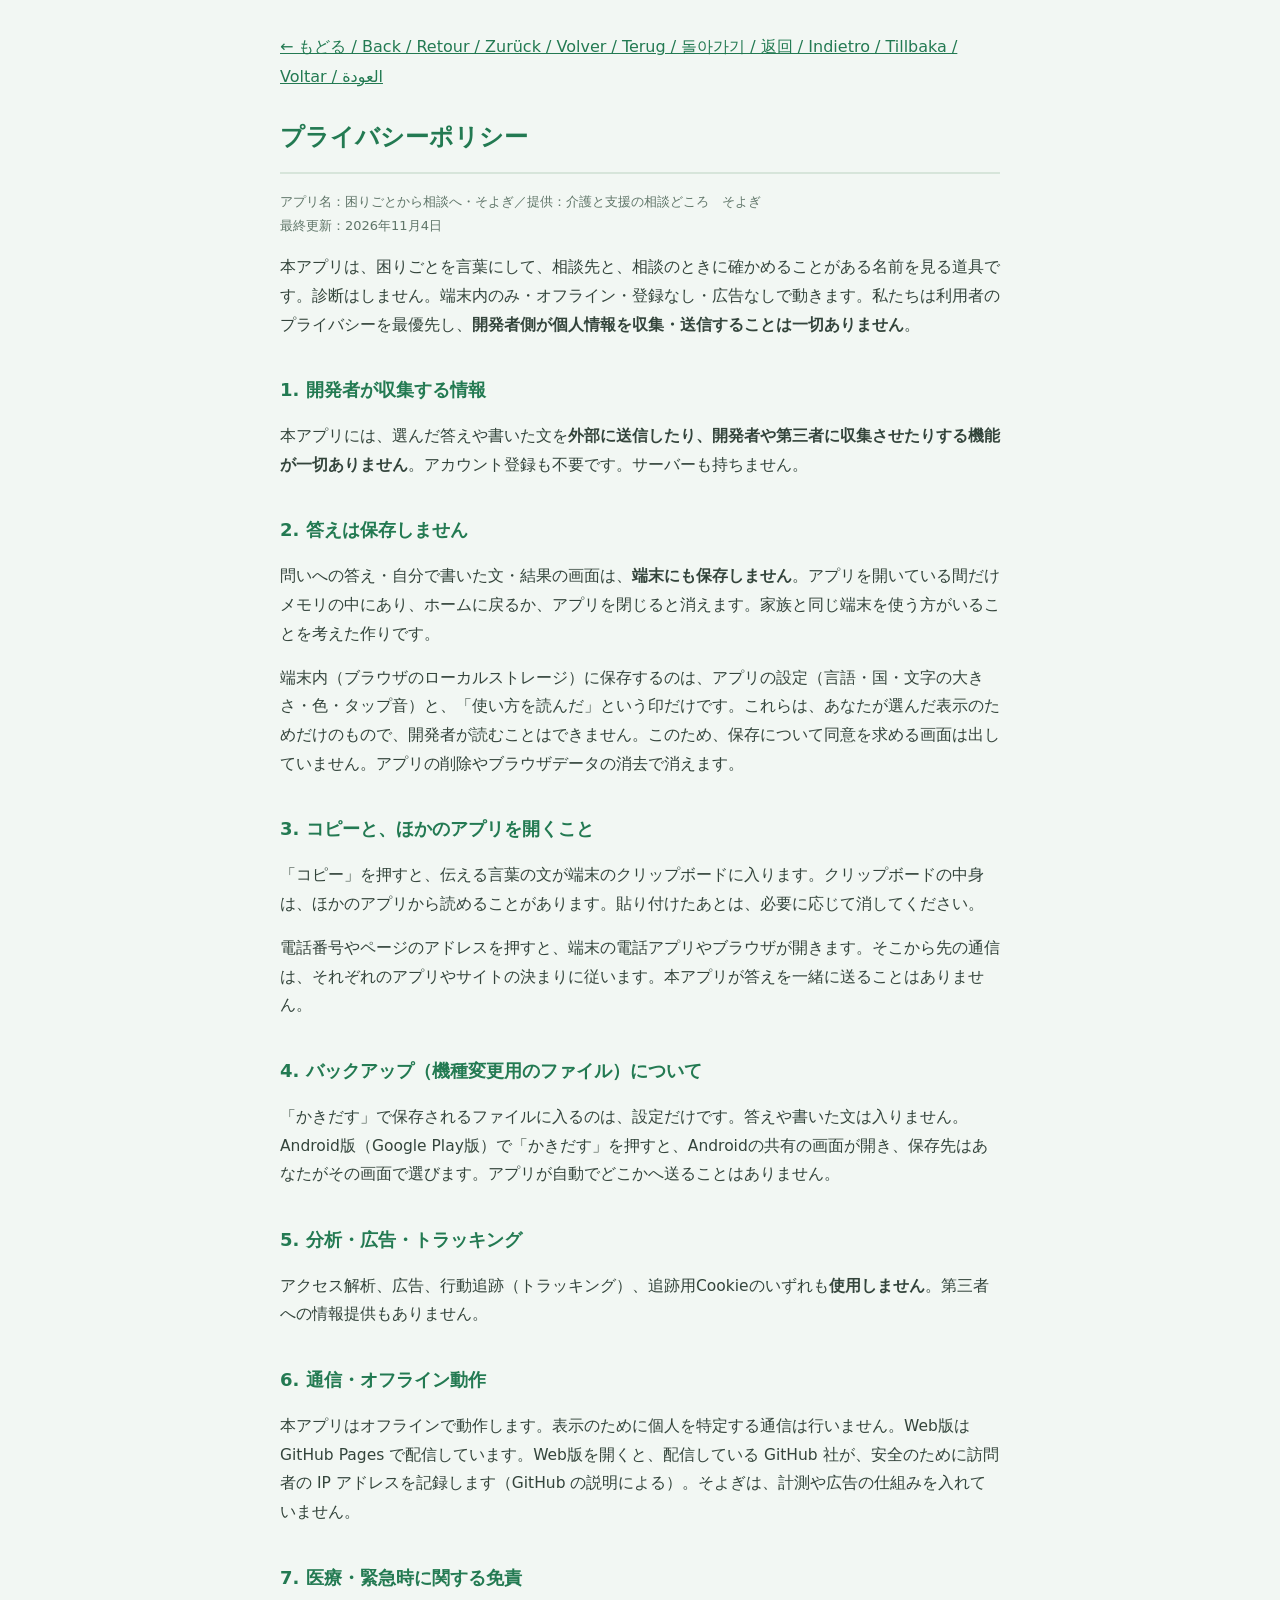
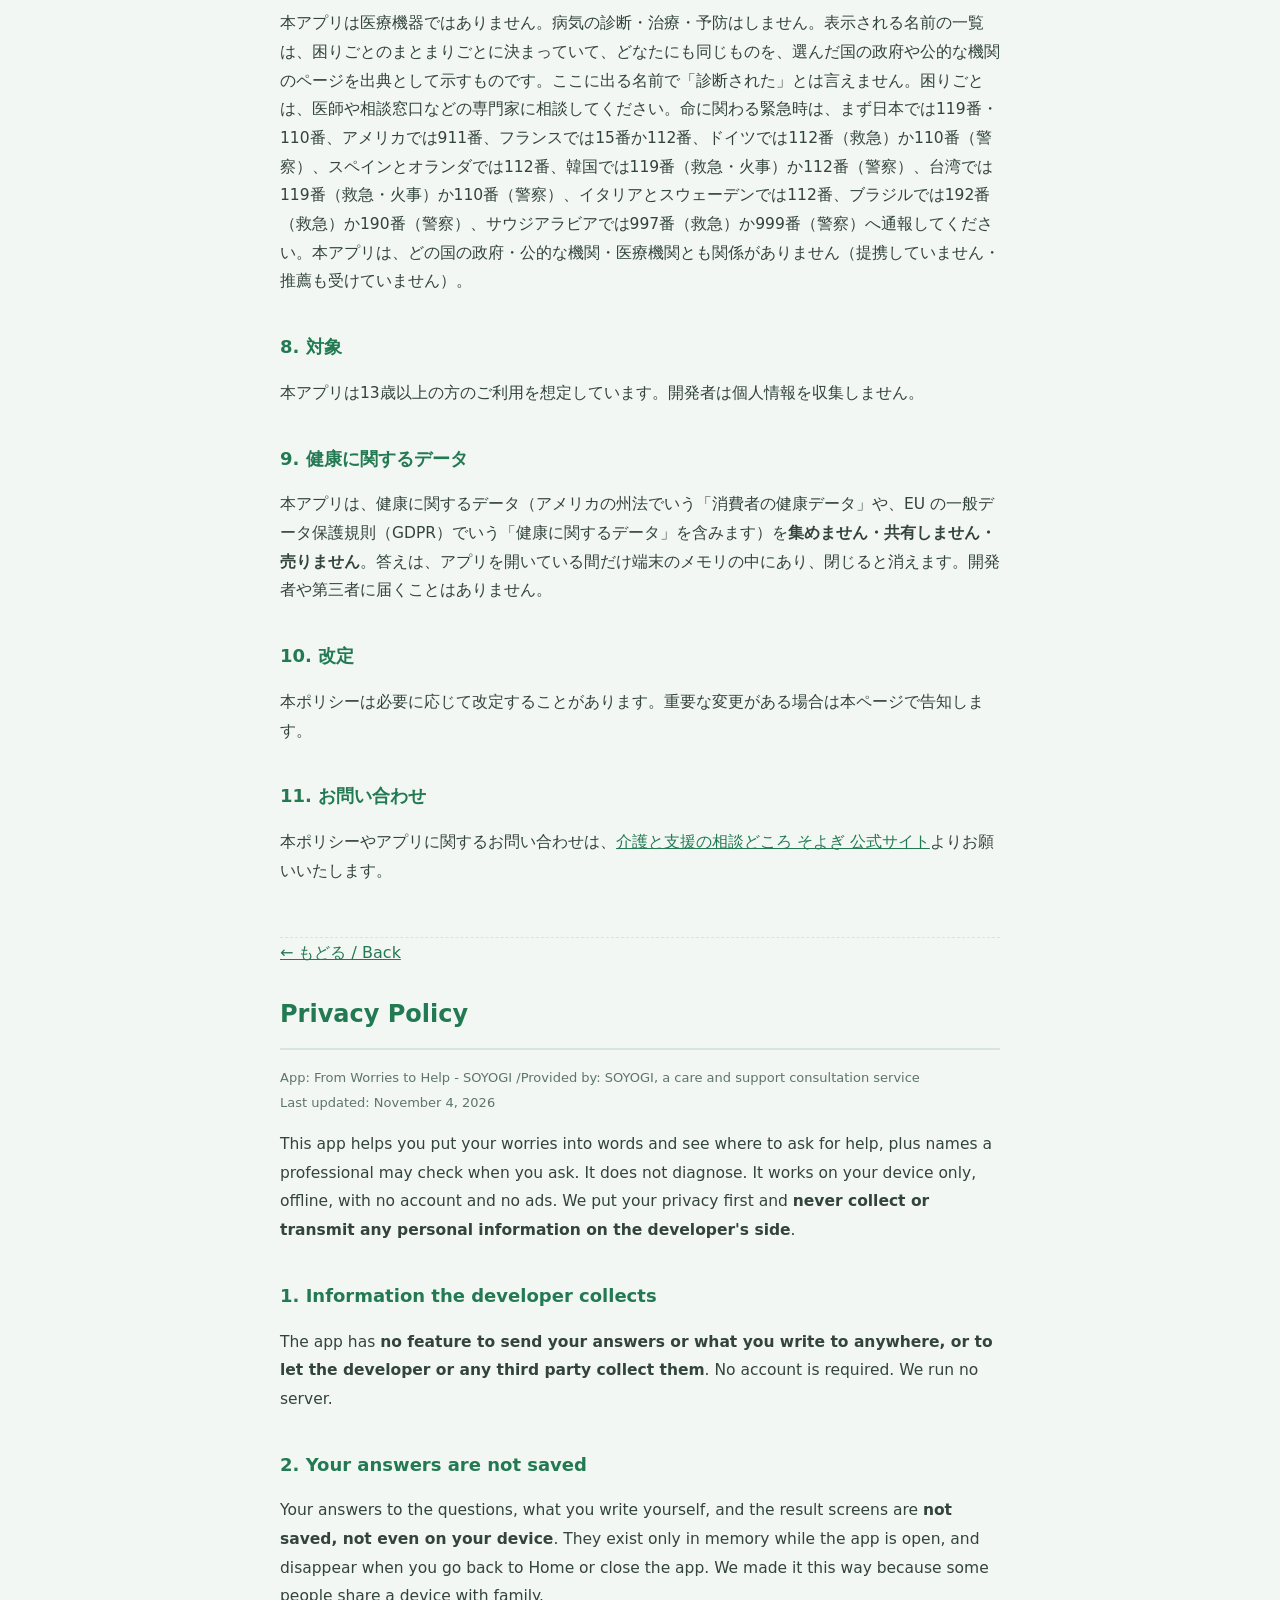
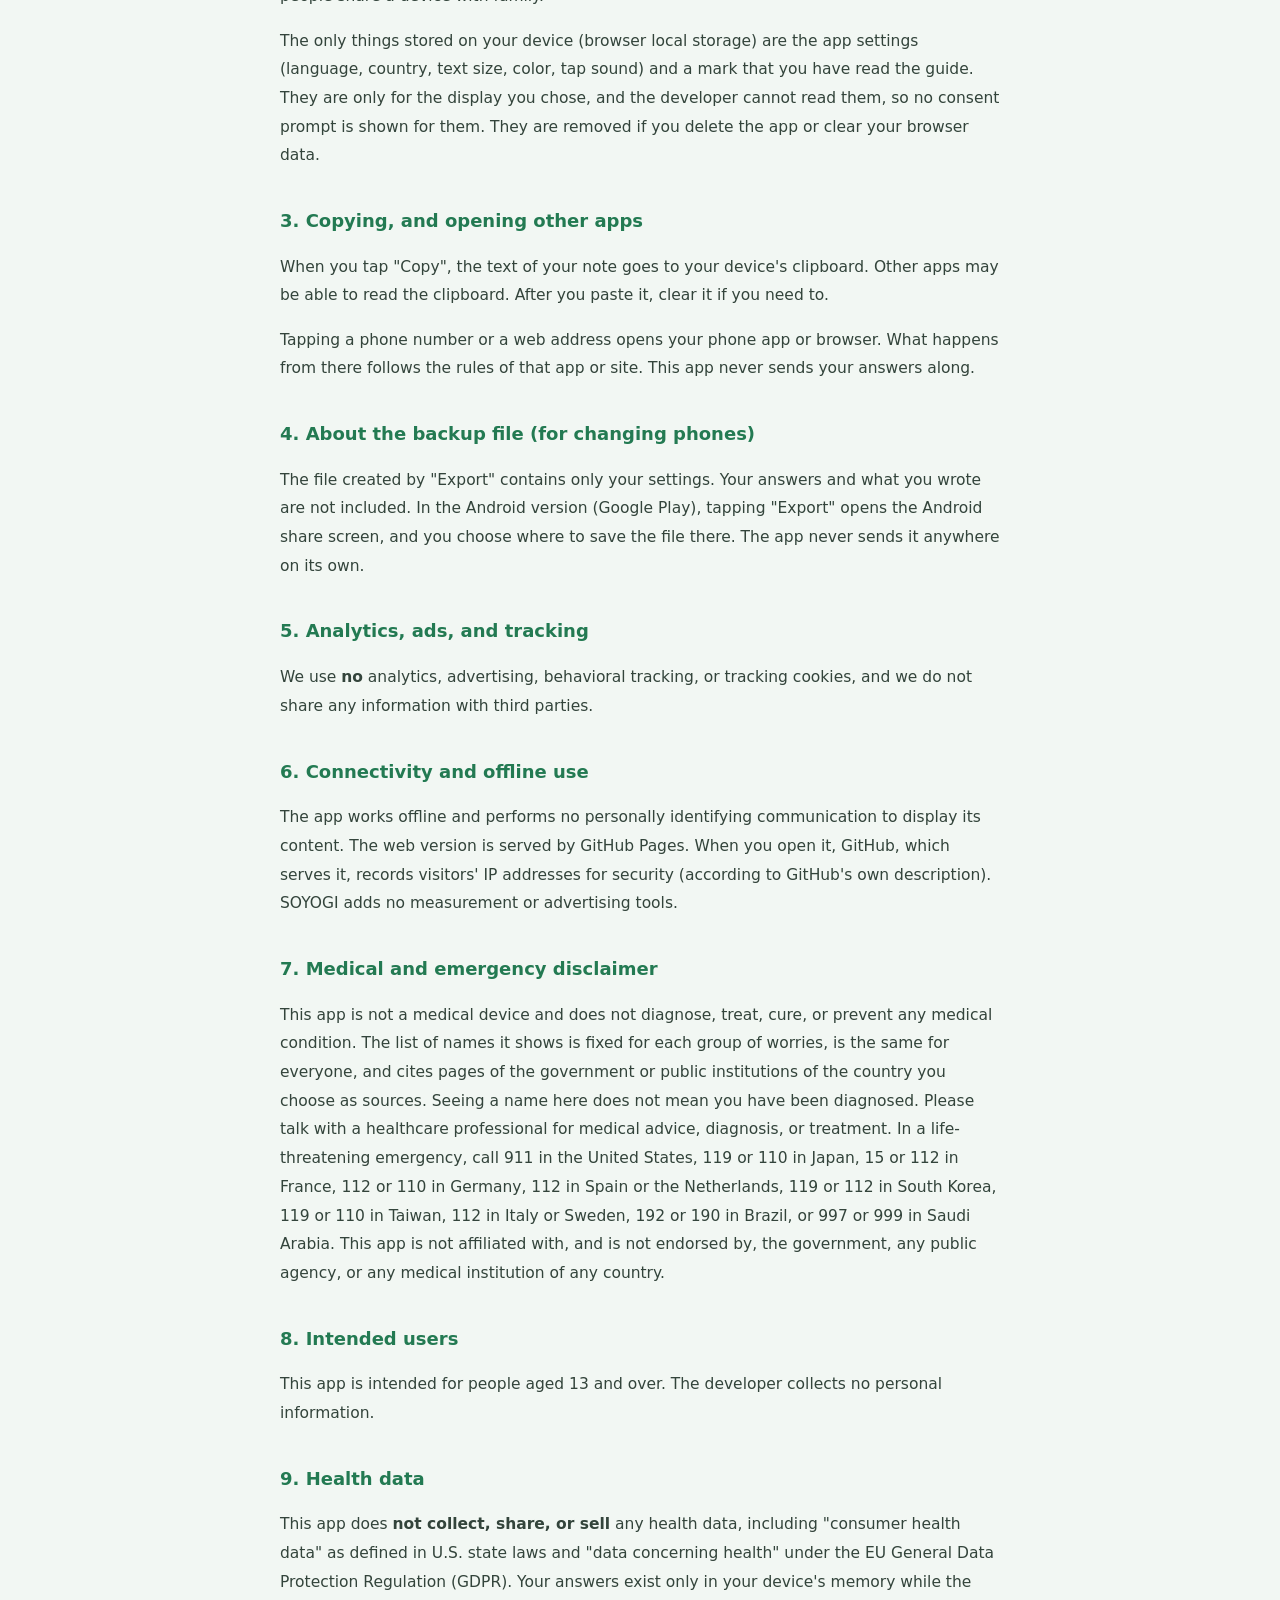
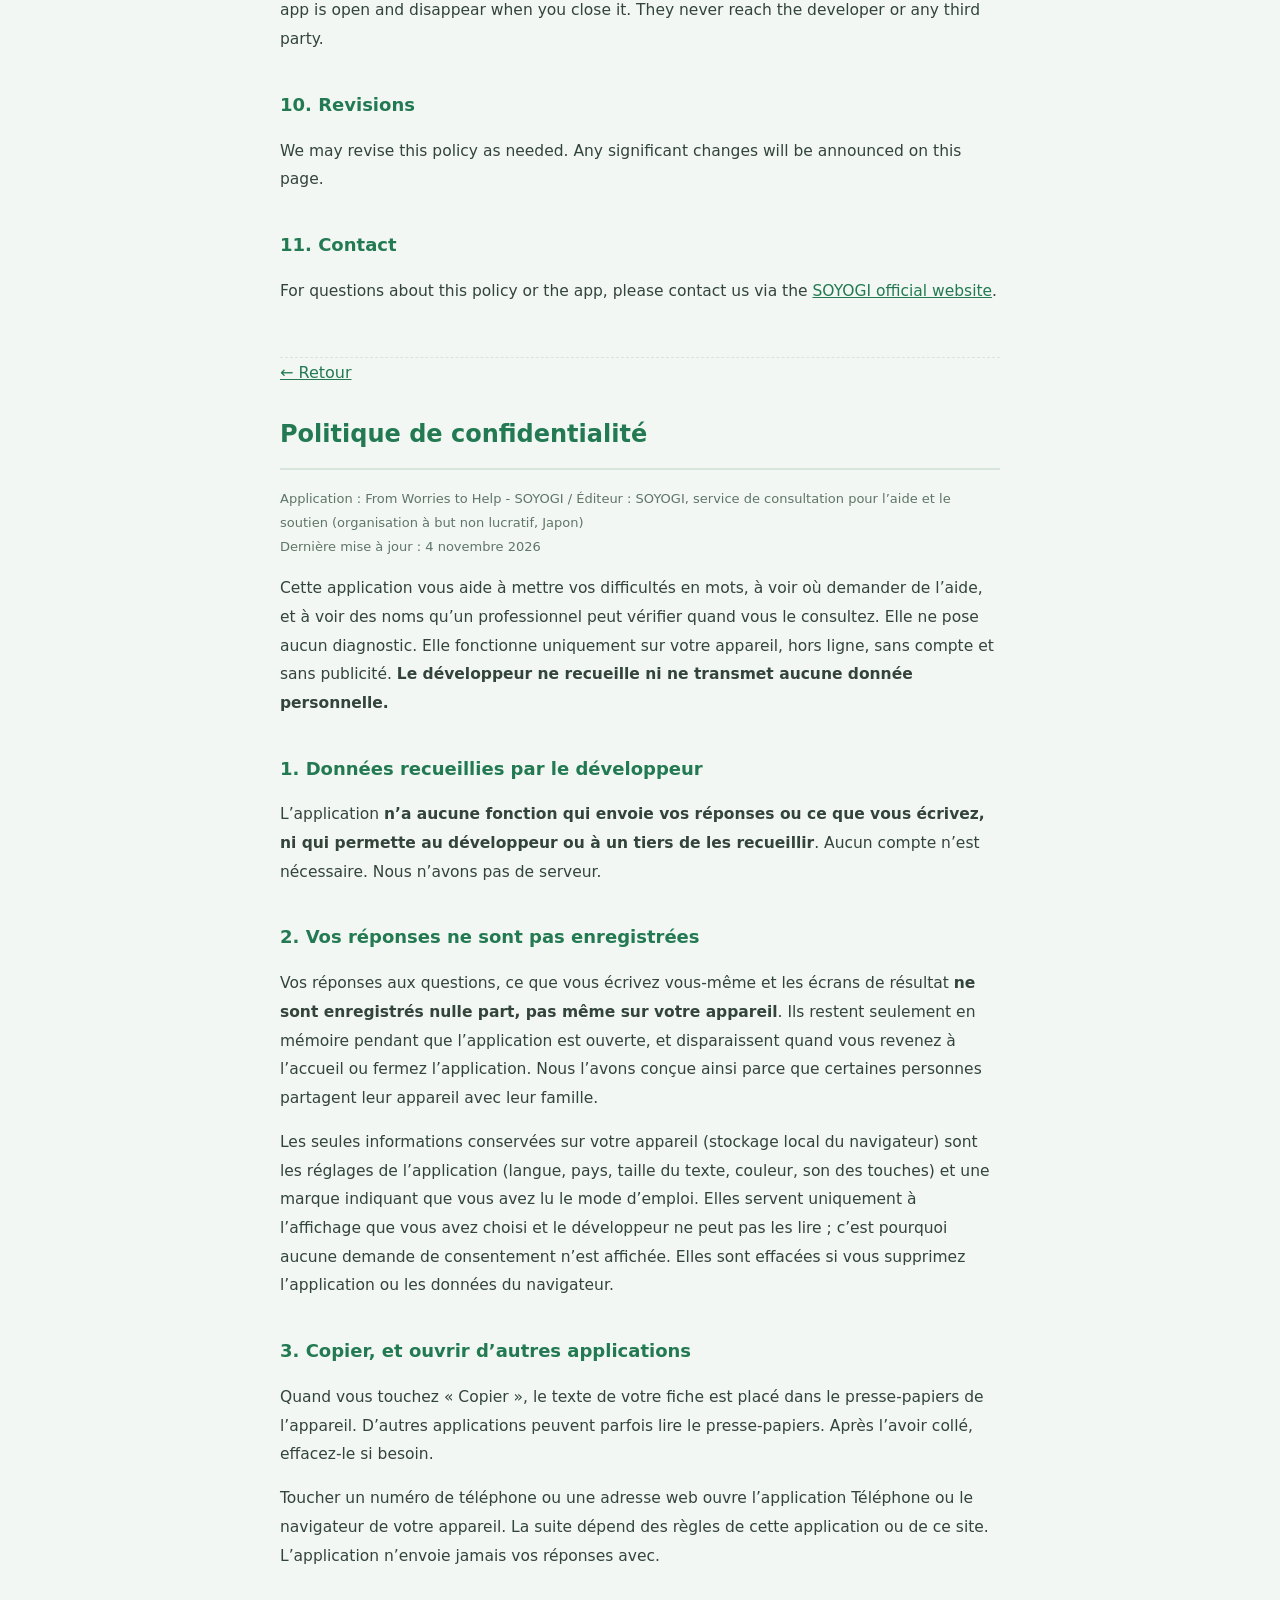
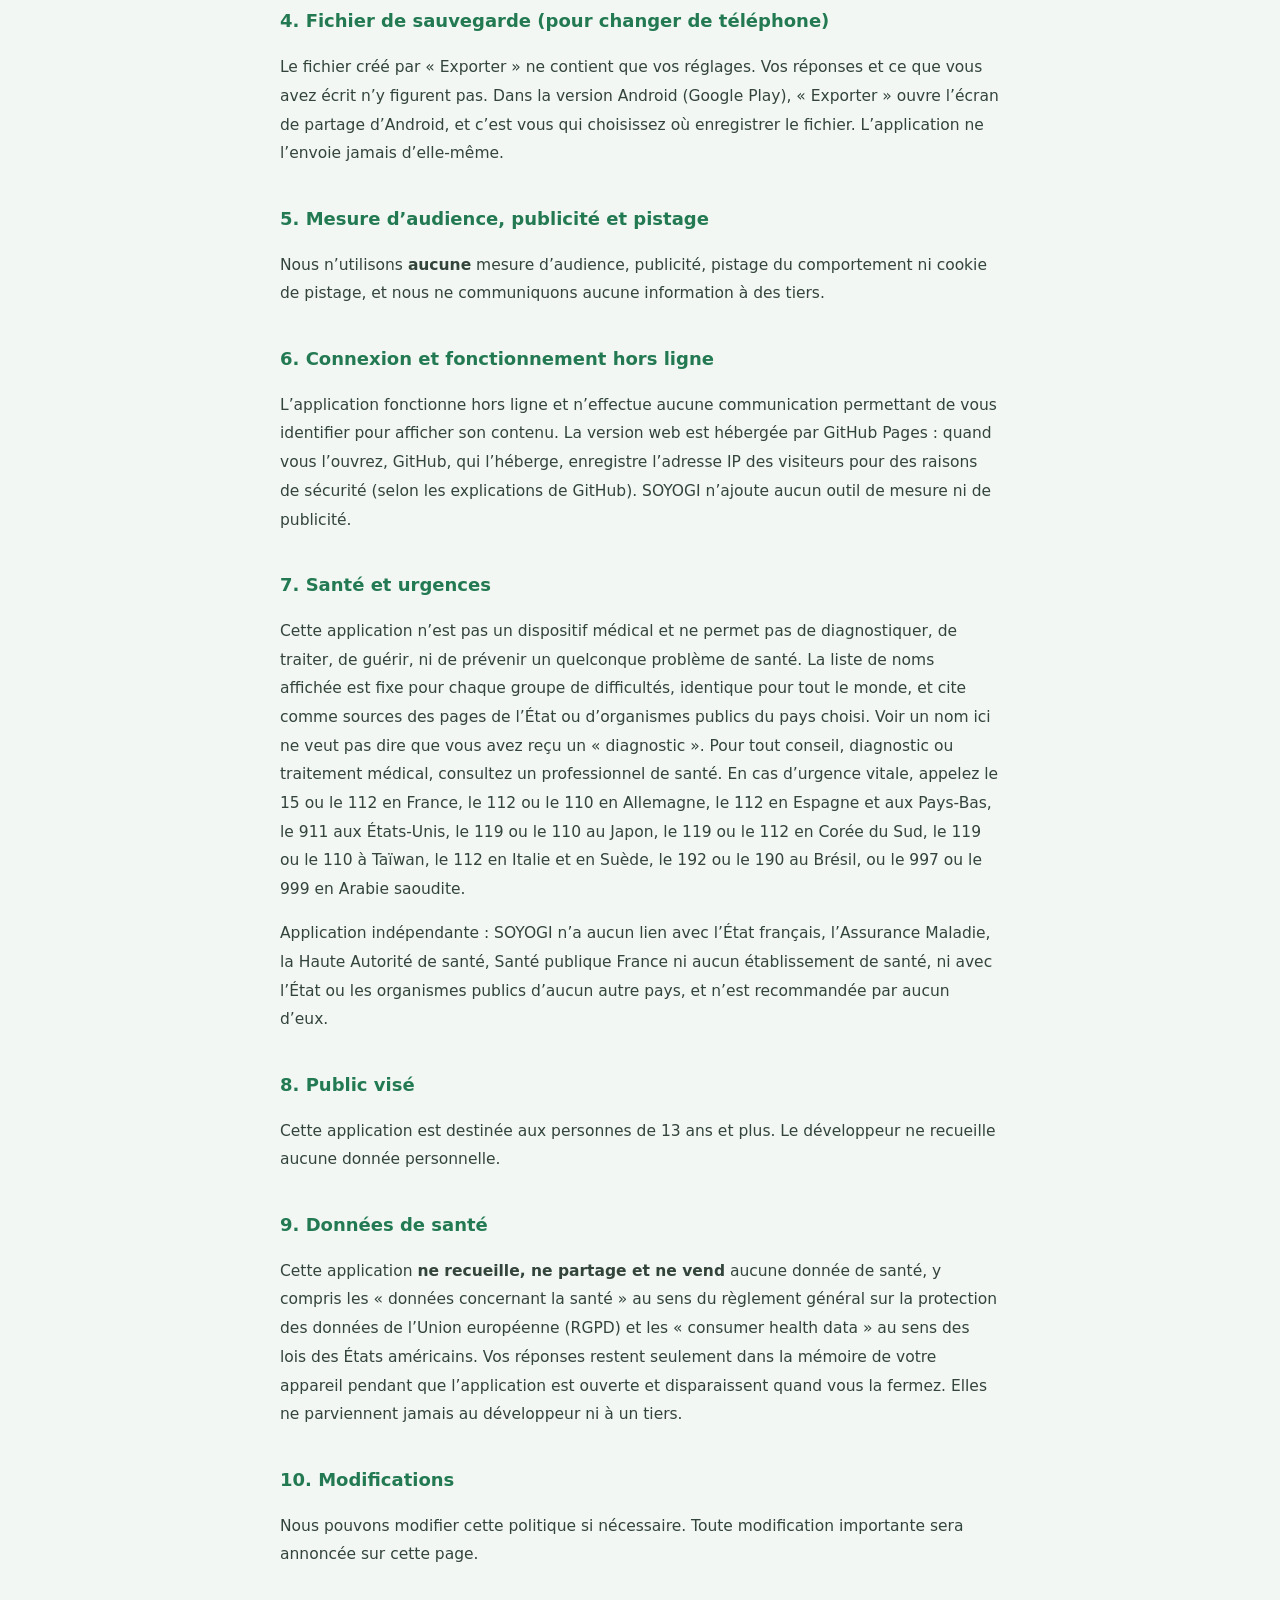
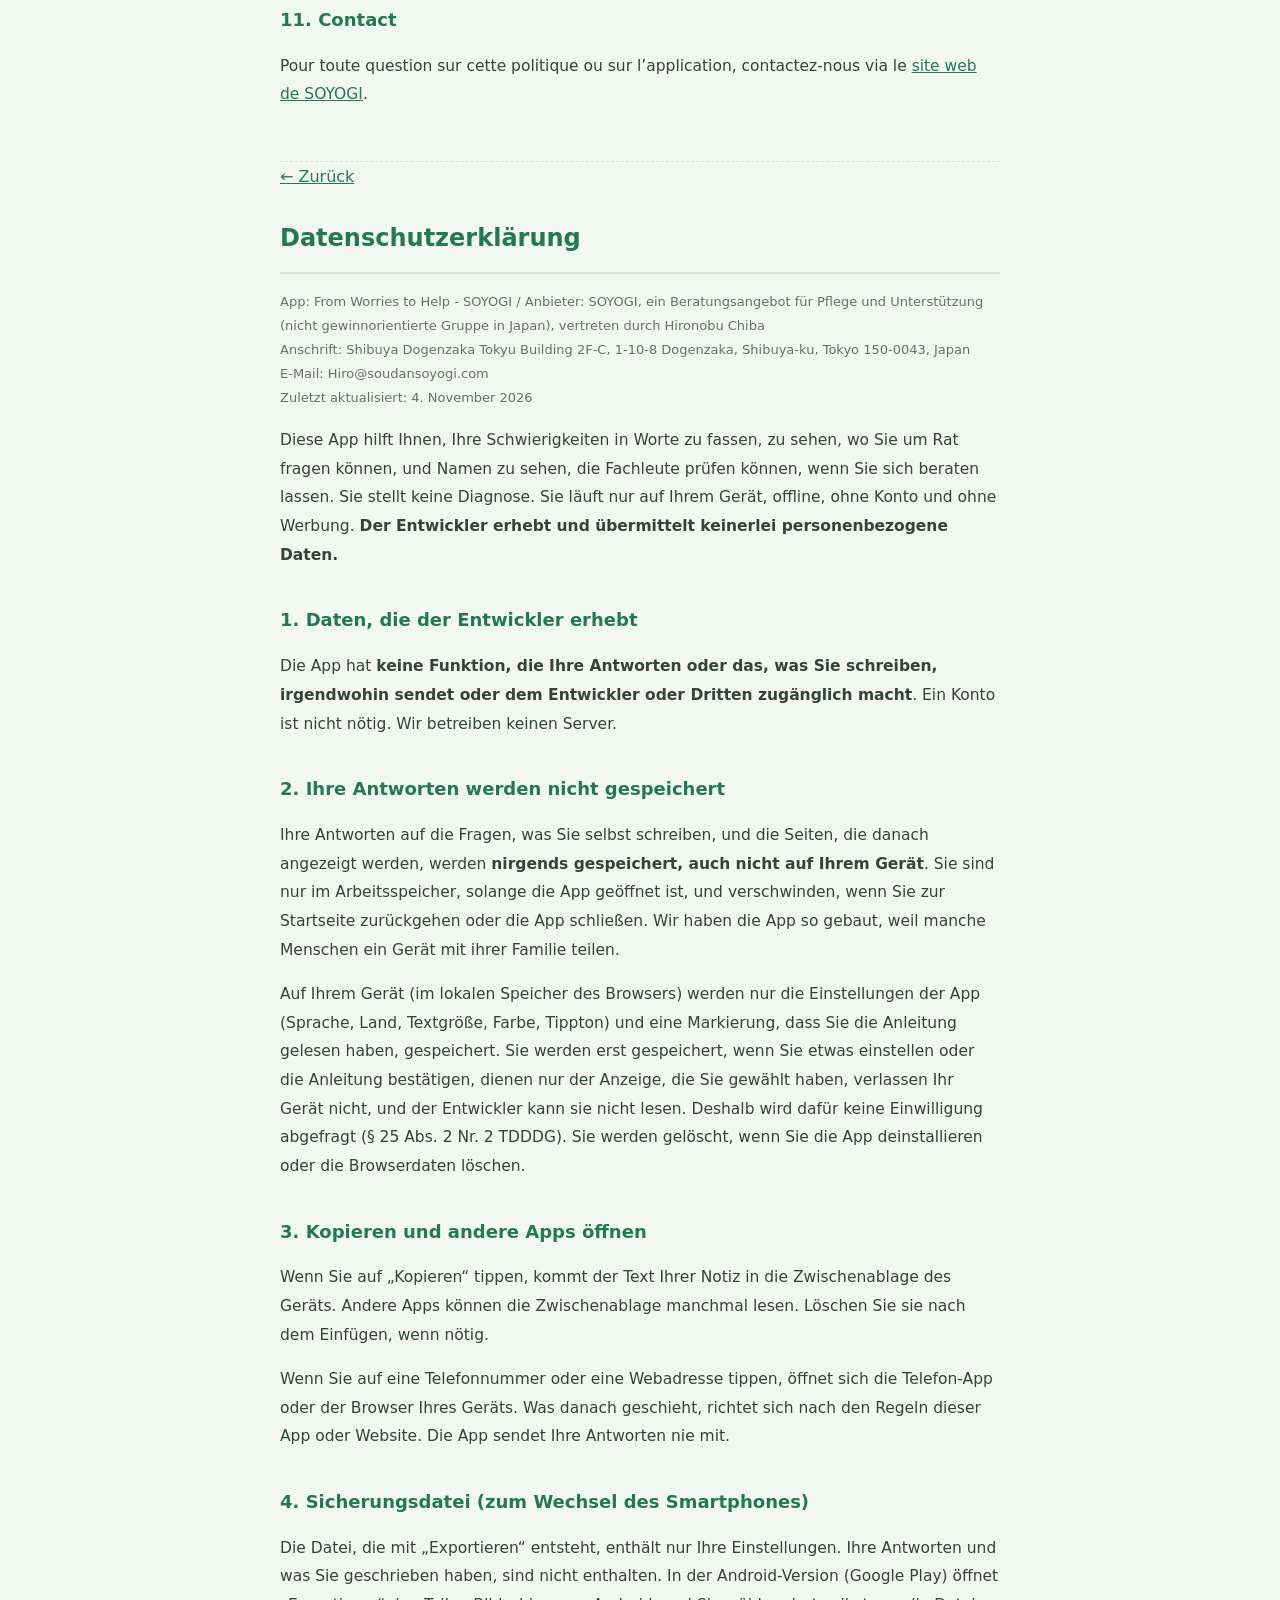
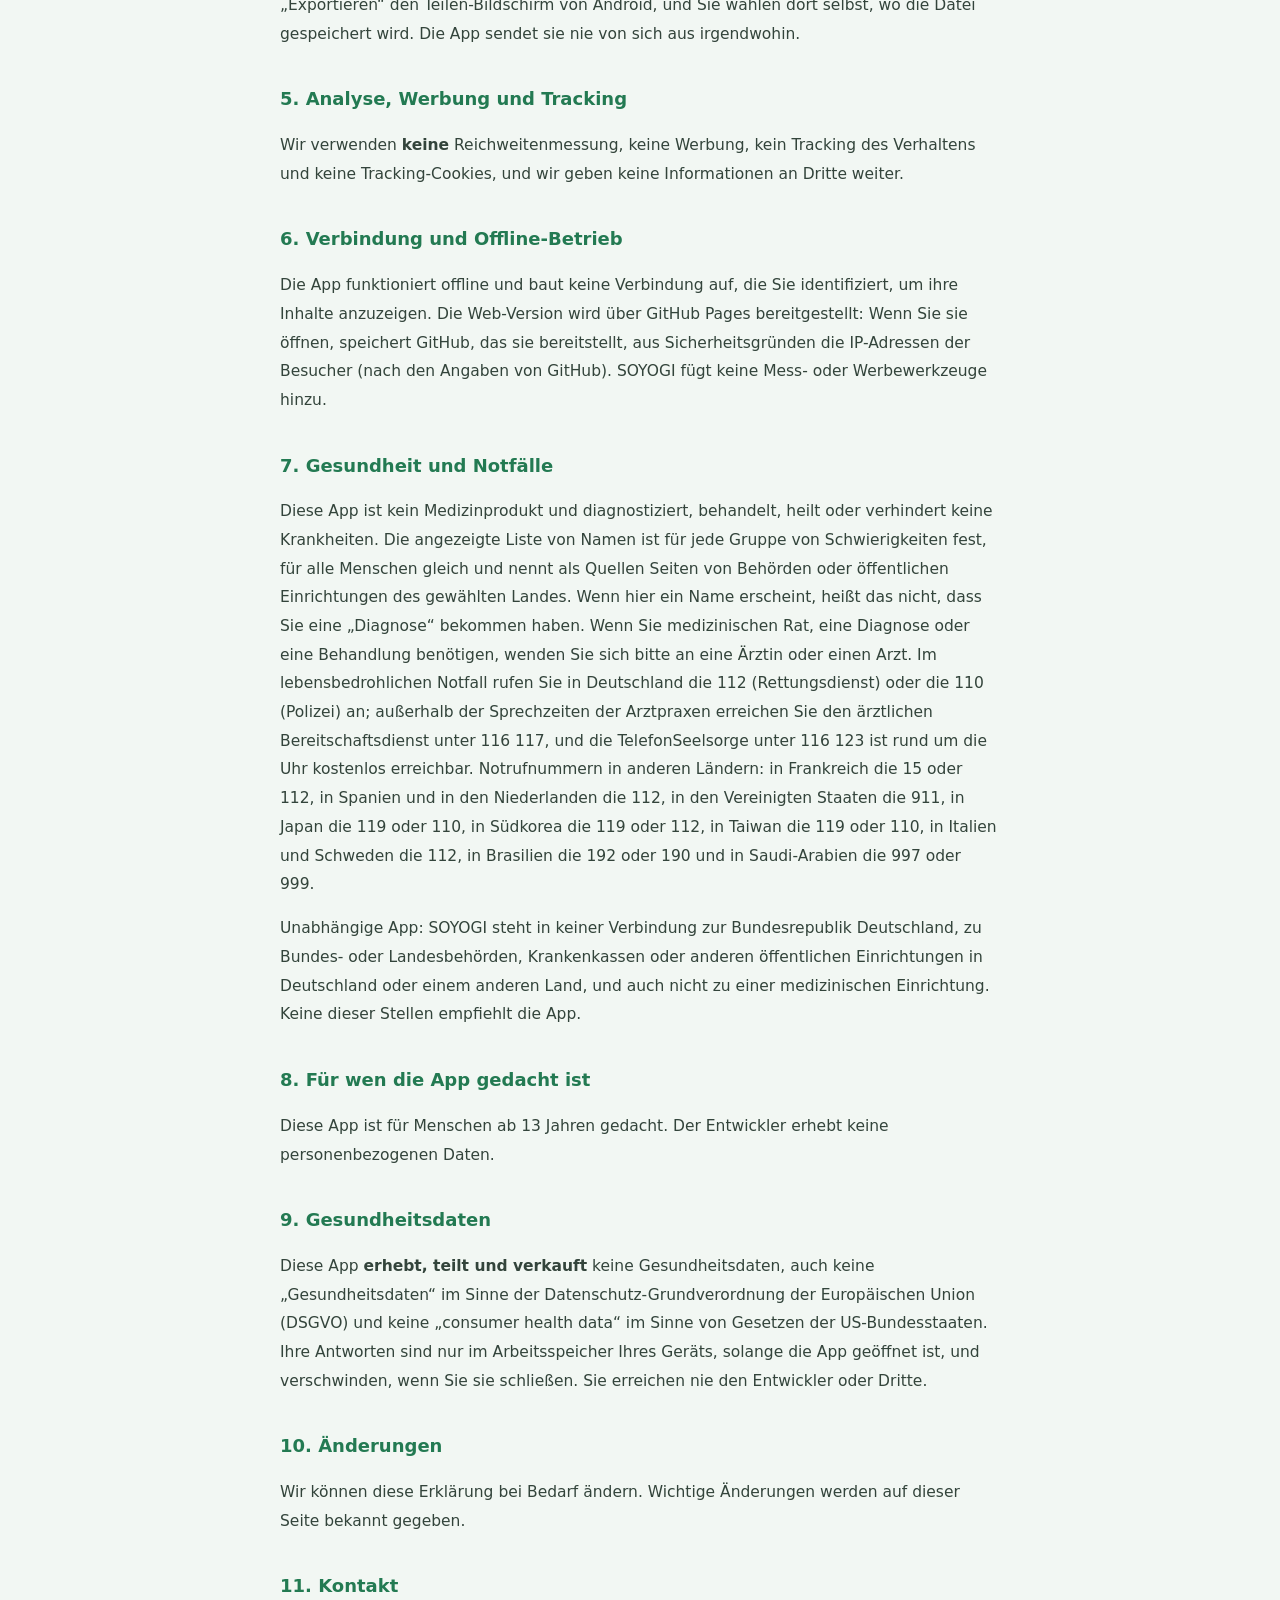
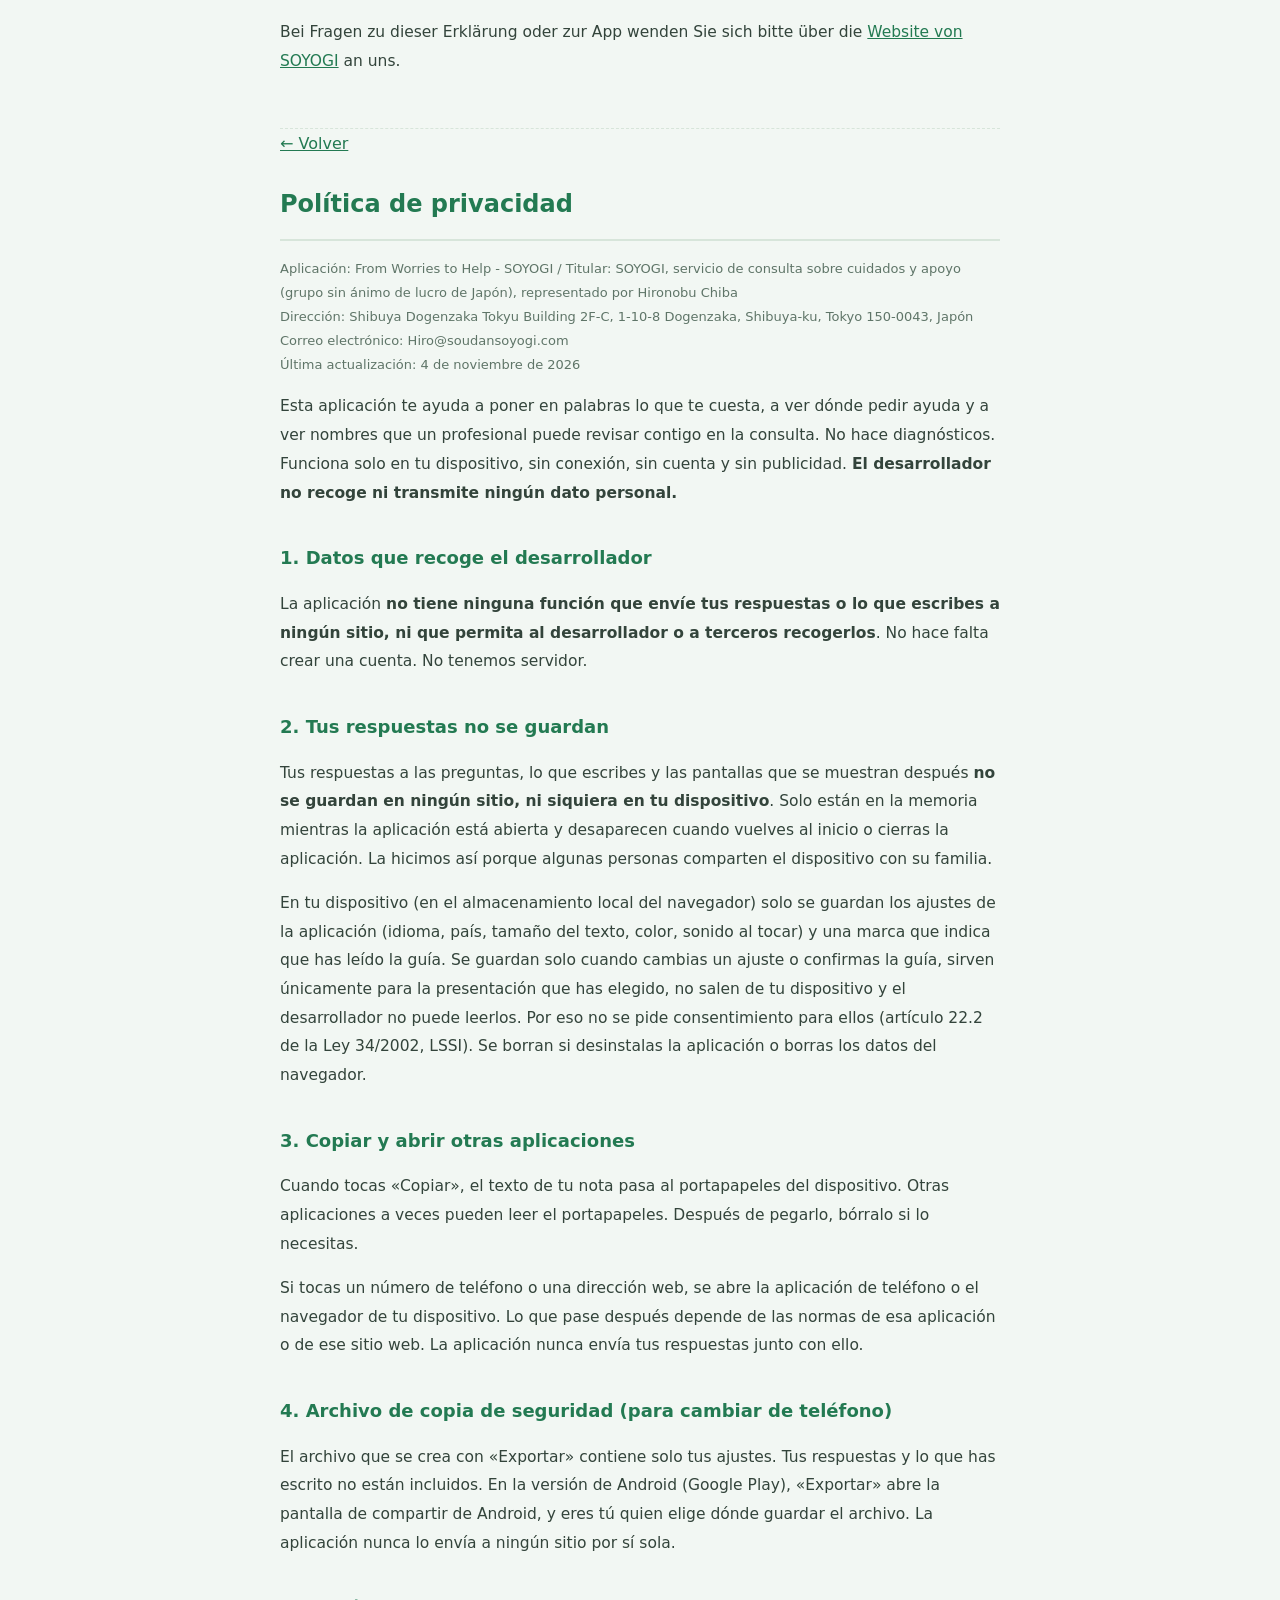
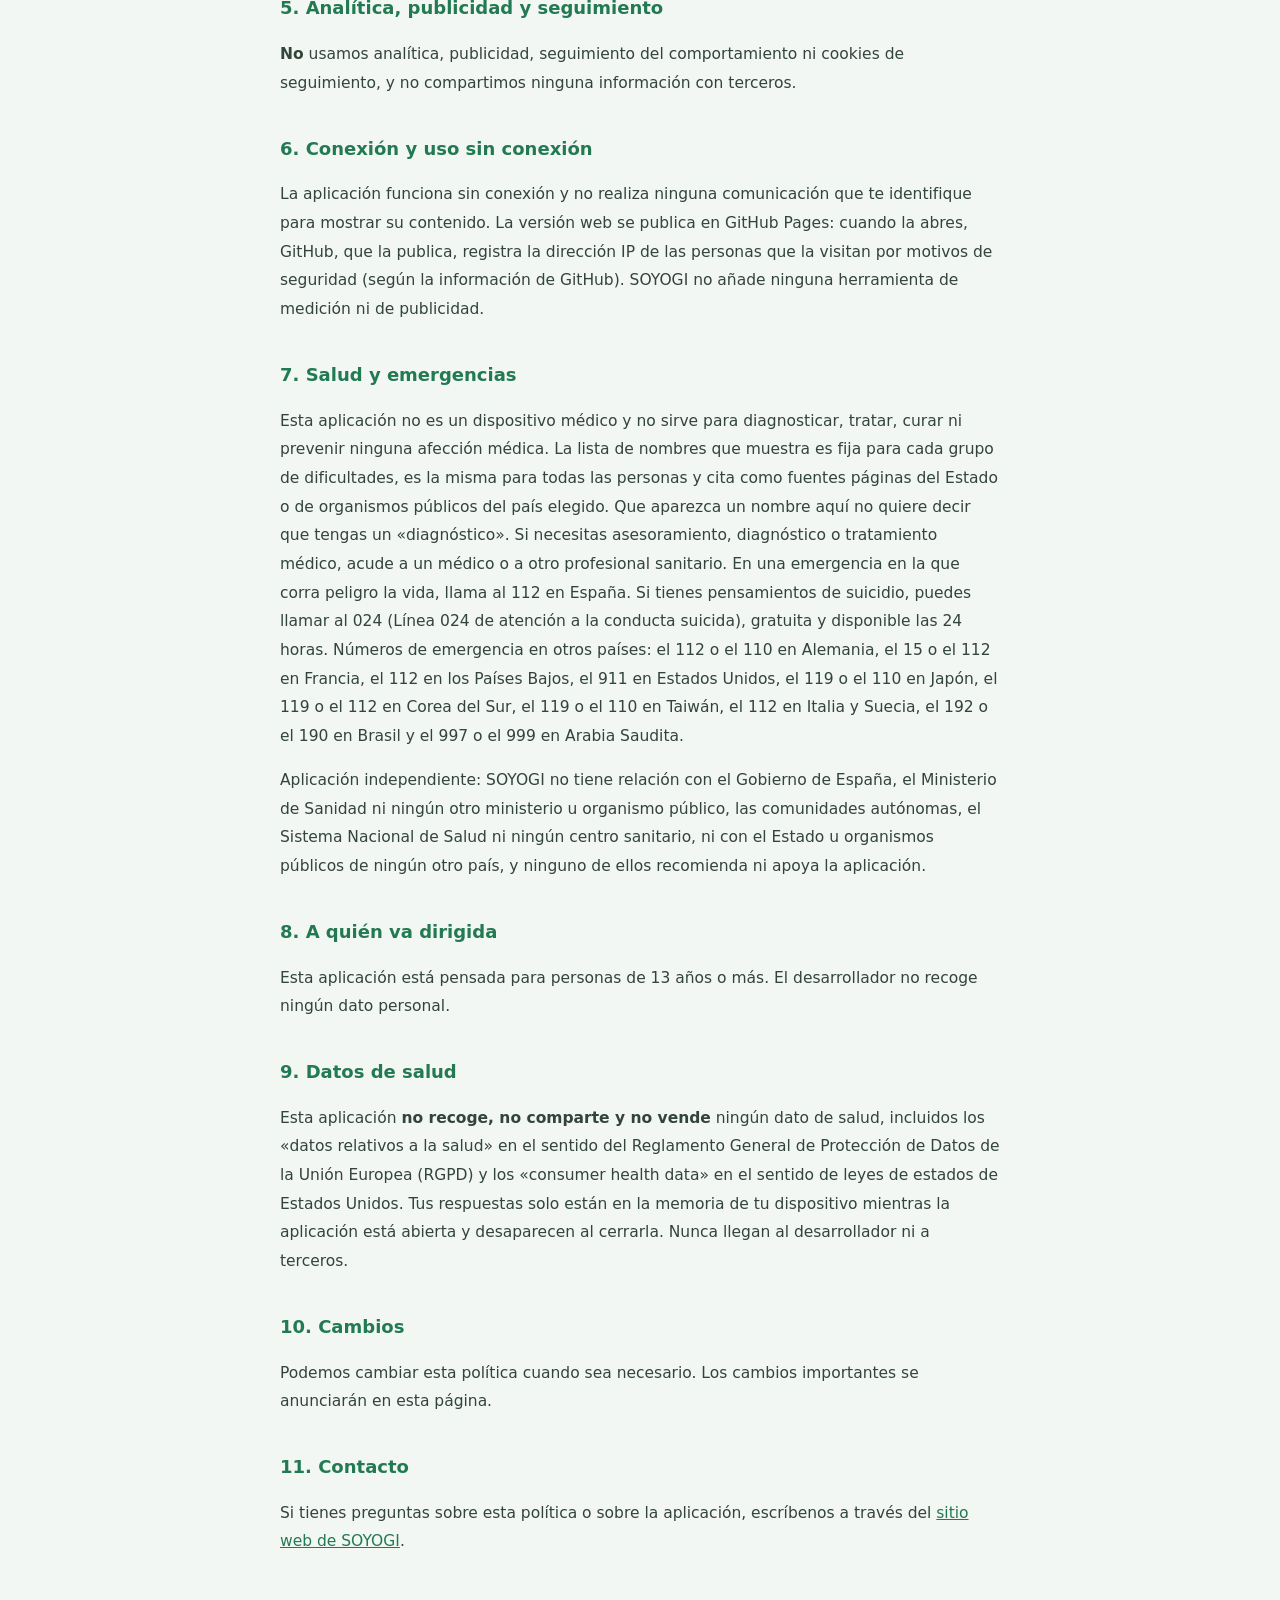
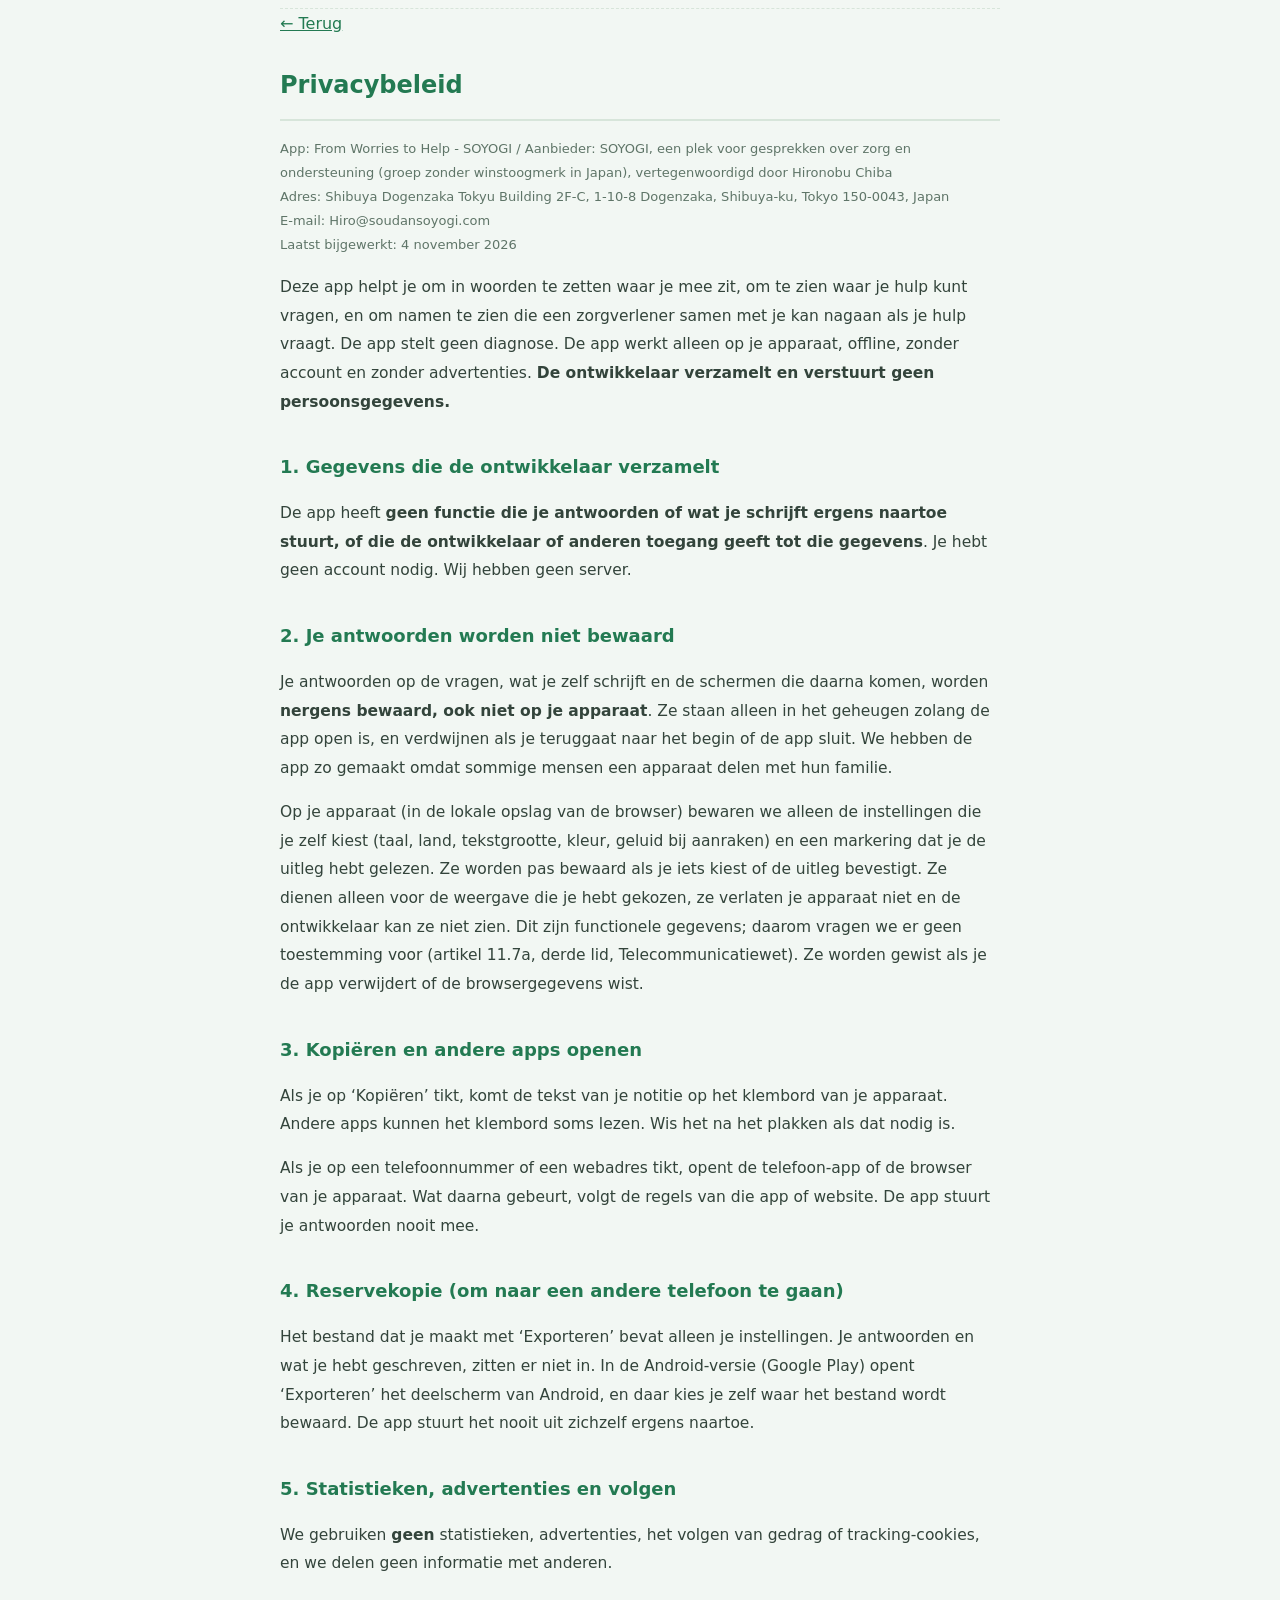
==== privacy.html @ cb172c52 "0.9.9: サウジアラビア(ar+en)を追加" ====
<!DOCTYPE html>
<html lang="ja">
<head>
<meta charset="UTF-8">
<meta name="viewport" content="width=device-width, initial-scale=1.0">
<meta name="theme-color" content="#3a8fb7">
<title>プライバシーポリシー｜困りごとから相談へ・そよぎ</title>
<style>
  :root{ --brand:#237a52; --ink:#33443b; --soft:#5f7568; --line:#d7e5da; --bg:#f2f7f3; }
  *{box-sizing:border-box;}
  body{ margin:0; background:var(--bg); color:var(--ink); font-family:"Hiragino Kaku Gothic ProN","Yu Gothic UI","Noto Sans JP","Segoe UI",system-ui,sans-serif; line-height:1.85; }
  main{ max-width:760px; margin:0 auto; padding:32px 20px 64px; }
  h1{ font-size:24px; color:var(--brand); border-bottom:2px solid var(--line); padding-bottom:12px; }
  h2{ font-size:18px; color:var(--brand); margin-top:34px; }
  p,li{ font-size:15.5px; }
  ul{ padding-left:22px; }
  .meta{ color:var(--soft); font-size:13px; }
  .back{ display:inline-block; margin-bottom:8px; color:var(--brand); }
  .lang-sep{ margin:52px 0 0; border:0; border-top:1px dashed var(--line); }
  a{ color:var(--brand); }
  [lang="ar"]{ font-family:"Segoe UI","Noto Naskh Arabic","Noto Sans Arabic","Geeza Pro",Tahoma,system-ui,sans-serif; }
  [lang^="zh"]{ font-family:"PingFang TC","Microsoft JhengHei","Noto Sans TC","Noto Sans CJK TC","Source Han Sans TC",system-ui,sans-serif; }
</style>
</head>
<body>
<main>
  <a class="back" href="./">← もどる / Back / Retour / Zurück / Volver / Terug / 돌아가기 / 返回 / Indietro / Tillbaka / Voltar / العودة</a>
  <h1>プライバシーポリシー</h1>
  <p class="meta">アプリ名：困りごとから相談へ・そよぎ／提供：介護と支援の相談どころ　そよぎ<br>最終更新：2026年11月4日</p>

  <p>本アプリは、困りごとを言葉にして、相談先と、相談のときに確かめることがある名前を見る道具です。診断はしません。端末内のみ・オフライン・登録なし・広告なしで動きます。私たちは利用者のプライバシーを最優先し、<strong>開発者側が個人情報を収集・送信することは一切ありません</strong>。</p>

  <h2>1. 開発者が収集する情報</h2>
  <p>本アプリには、選んだ答えや書いた文を<strong>外部に送信したり、開発者や第三者に収集させたりする機能が一切ありません</strong>。アカウント登録も不要です。サーバーも持ちません。</p>

  <h2>2. 答えは保存しません</h2>
  <p>問いへの答え・自分で書いた文・結果の画面は、<strong>端末にも保存しません</strong>。アプリを開いている間だけメモリの中にあり、ホームに戻るか、アプリを閉じると消えます。家族と同じ端末を使う方がいることを考えた作りです。</p>
  <p>端末内（ブラウザのローカルストレージ）に保存するのは、アプリの設定（言語・国・文字の大きさ・色・タップ音）と、「使い方を読んだ」という印だけです。これらは、あなたが選んだ表示のためだけのもので、開発者が読むことはできません。このため、保存について同意を求める画面は出していません。アプリの削除やブラウザデータの消去で消えます。</p>

  <h2>3. コピーと、ほかのアプリを開くこと</h2>
  <p>「コピー」を押すと、伝える言葉の文が端末のクリップボードに入ります。クリップボードの中身は、ほかのアプリから読めることがあります。貼り付けたあとは、必要に応じて消してください。</p>
  <p>電話番号やページのアドレスを押すと、端末の電話アプリやブラウザが開きます。そこから先の通信は、それぞれのアプリやサイトの決まりに従います。本アプリが答えを一緒に送ることはありません。</p>

  <h2>4. バックアップ（機種変更用のファイル）について</h2>
  <p>「かきだす」で保存されるファイルに入るのは、設定だけです。答えや書いた文は入りません。Android版（Google Play版）で「かきだす」を押すと、Androidの共有の画面が開き、保存先はあなたがその画面で選びます。アプリが自動でどこかへ送ることはありません。</p>

  <h2>5. 分析・広告・トラッキング</h2>
  <p>アクセス解析、広告、行動追跡（トラッキング）、追跡用Cookieのいずれも<strong>使用しません</strong>。第三者への情報提供もありません。</p>

  <h2>6. 通信・オフライン動作</h2>
  <p>本アプリはオフラインで動作します。表示のために個人を特定する通信は行いません。Web版は GitHub Pages で配信しています。Web版を開くと、配信している GitHub 社が、安全のために訪問者の IP アドレスを記録します（GitHub の説明による）。そよぎは、計測や広告の仕組みを入れていません。</p>

  <h2>7. 医療・緊急時に関する免責</h2>
  <p>本アプリは医療機器ではありません。病気の診断・治療・予防はしません。表示される名前の一覧は、困りごとのまとまりごとに決まっていて、どなたにも同じものを、選んだ国の政府や公的な機関のページを出典として示すものです。ここに出る名前で「診断された」とは言えません。困りごとは、医師や相談窓口などの専門家に相談してください。命に関わる緊急時は、まず日本では119番・110番、アメリカでは911番、フランスでは15番か112番、ドイツでは112番（救急）か110番（警察）、スペインとオランダでは112番、韓国では119番（救急・火事）か112番（警察）、台湾では119番（救急・火事）か110番（警察）、イタリアとスウェーデンでは112番、ブラジルでは192番（救急）か190番（警察）、サウジアラビアでは997番（救急）か999番（警察）へ通報してください。本アプリは、どの国の政府・公的な機関・医療機関とも関係がありません（提携していません・推薦も受けていません）。</p>

  <h2>8. 対象</h2>
  <p>本アプリは13歳以上の方のご利用を想定しています。開発者は個人情報を収集しません。</p>

  <h2>9. 健康に関するデータ</h2>
  <p>本アプリは、健康に関するデータ（アメリカの州法でいう「消費者の健康データ」や、EU の一般データ保護規則（GDPR）でいう「健康に関するデータ」を含みます）を<strong>集めません・共有しません・売りません</strong>。答えは、アプリを開いている間だけ端末のメモリの中にあり、閉じると消えます。開発者や第三者に届くことはありません。</p>

  <h2>10. 改定</h2>
  <p>本ポリシーは必要に応じて改定することがあります。重要な変更がある場合は本ページで告知します。</p>

  <h2>11. お問い合わせ</h2>
  <p>本ポリシーやアプリに関するお問い合わせは、<a href="https://soudansoyogi.com/" target="_blank" rel="noopener noreferrer">介護と支援の相談どころ そよぎ 公式サイト</a>よりお願いいたします。</p>

  <hr class="lang-sep">

  <a class="back" href="./">← もどる / Back</a>
  <h1>Privacy Policy</h1>
  <p class="meta">App: From Worries to Help - SOYOGI /Provided by: SOYOGI, a care and support consultation service<br>Last updated: November 4, 2026</p>

  <p>This app helps you put your worries into words and see where to ask for help, plus names a professional may check when you ask. It does not diagnose. It works on your device only, offline, with no account and no ads. We put your privacy first and <strong>never collect or transmit any personal information on the developer's side</strong>.</p>

  <h2>1. Information the developer collects</h2>
  <p>The app has <strong>no feature to send your answers or what you write to anywhere, or to let the developer or any third party collect them</strong>. No account is required. We run no server.</p>

  <h2>2. Your answers are not saved</h2>
  <p>Your answers to the questions, what you write yourself, and the result screens are <strong>not saved, not even on your device</strong>. They exist only in memory while the app is open, and disappear when you go back to Home or close the app. We made it this way because some people share a device with family.</p>
  <p>The only things stored on your device (browser local storage) are the app settings (language, country, text size, color, tap sound) and a mark that you have read the guide. They are only for the display you chose, and the developer cannot read them, so no consent prompt is shown for them. They are removed if you delete the app or clear your browser data.</p>

  <h2>3. Copying, and opening other apps</h2>
  <p>When you tap "Copy", the text of your note goes to your device's clipboard. Other apps may be able to read the clipboard. After you paste it, clear it if you need to.</p>
  <p>Tapping a phone number or a web address opens your phone app or browser. What happens from there follows the rules of that app or site. This app never sends your answers along.</p>

  <h2>4. About the backup file (for changing phones)</h2>
  <p>The file created by "Export" contains only your settings. Your answers and what you wrote are not included. In the Android version (Google Play), tapping "Export" opens the Android share screen, and you choose where to save the file there. The app never sends it anywhere on its own.</p>

  <h2>5. Analytics, ads, and tracking</h2>
  <p>We use <strong>no</strong> analytics, advertising, behavioral tracking, or tracking cookies, and we do not share any information with third parties.</p>

  <h2>6. Connectivity and offline use</h2>
  <p>The app works offline and performs no personally identifying communication to display its content. The web version is served by GitHub Pages. When you open it, GitHub, which serves it, records visitors' IP addresses for security (according to GitHub's own description). SOYOGI adds no measurement or advertising tools.</p>

  <h2>7. Medical and emergency disclaimer</h2>
  <p>This app is not a medical device and does not diagnose, treat, cure, or prevent any medical condition. The list of names it shows is fixed for each group of worries, is the same for everyone, and cites pages of the government or public institutions of the country you choose as sources. Seeing a name here does not mean you have been diagnosed. Please talk with a healthcare professional for medical advice, diagnosis, or treatment. In a life-threatening emergency, call 911 in the United States, 119 or 110 in Japan, 15 or 112 in France, 112 or 110 in Germany, 112 in Spain or the Netherlands, 119 or 112 in South Korea, 119 or 110 in Taiwan, 112 in Italy or Sweden, 192 or 190 in Brazil, or 997 or 999 in Saudi Arabia. This app is not affiliated with, and is not endorsed by, the government, any public agency, or any medical institution of any country.</p>

  <h2>8. Intended users</h2>
  <p>This app is intended for people aged 13 and over. The developer collects no personal information.</p>

  <h2>9. Health data</h2>
  <p>This app does <strong>not collect, share, or sell</strong> any health data, including "consumer health data" as defined in U.S. state laws and "data concerning health" under the EU General Data Protection Regulation (GDPR). Your answers exist only in your device's memory while the app is open and disappear when you close it. They never reach the developer or any third party.</p>

  <h2>10. Revisions</h2>
  <p>We may revise this policy as needed. Any significant changes will be announced on this page.</p>

  <h2>11. Contact</h2>
  <p>For questions about this policy or the app, please contact us via the <a href="https://soudansoyogi.com/" target="_blank" rel="noopener noreferrer">SOYOGI official website</a>.</p>

  <hr class="lang-sep">

  <div lang="fr">
  <a class="back" href="./">← Retour</a>
  <h1>Politique de confidentialité</h1>
  <p class="meta">Application : From Worries to Help - SOYOGI / Éditeur : SOYOGI, service de consultation pour l’aide et le soutien (organisation à but non lucratif, Japon)<br>Dernière mise à jour : 4 novembre 2026</p>

  <p>Cette application vous aide à mettre vos difficultés en mots, à voir où demander de l’aide, et à voir des noms qu’un professionnel peut vérifier quand vous le consultez. Elle ne pose aucun diagnostic. Elle fonctionne uniquement sur votre appareil, hors ligne, sans compte et sans publicité. <strong>Le développeur ne recueille ni ne transmet aucune donnée personnelle.</strong></p>

  <h2>1. Données recueillies par le développeur</h2>
  <p>L’application <strong>n’a aucune fonction qui envoie vos réponses ou ce que vous écrivez, ni qui permette au développeur ou à un tiers de les recueillir</strong>. Aucun compte n’est nécessaire. Nous n’avons pas de serveur.</p>

  <h2>2. Vos réponses ne sont pas enregistrées</h2>
  <p>Vos réponses aux questions, ce que vous écrivez vous-même et les écrans de résultat <strong>ne sont enregistrés nulle part, pas même sur votre appareil</strong>. Ils restent seulement en mémoire pendant que l’application est ouverte, et disparaissent quand vous revenez à l’accueil ou fermez l’application. Nous l’avons conçue ainsi parce que certaines personnes partagent leur appareil avec leur famille.</p>
  <p>Les seules informations conservées sur votre appareil (stockage local du navigateur) sont les réglages de l’application (langue, pays, taille du texte, couleur, son des touches) et une marque indiquant que vous avez lu le mode d’emploi. Elles servent uniquement à l’affichage que vous avez choisi et le développeur ne peut pas les lire ; c’est pourquoi aucune demande de consentement n’est affichée. Elles sont effacées si vous supprimez l’application ou les données du navigateur.</p>

  <h2>3. Copier, et ouvrir d’autres applications</h2>
  <p>Quand vous touchez « Copier », le texte de votre fiche est placé dans le presse-papiers de l’appareil. D’autres applications peuvent parfois lire le presse-papiers. Après l’avoir collé, effacez-le si besoin.</p>
  <p>Toucher un numéro de téléphone ou une adresse web ouvre l’application Téléphone ou le navigateur de votre appareil. La suite dépend des règles de cette application ou de ce site. L’application n’envoie jamais vos réponses avec.</p>

  <h2>4. Fichier de sauvegarde (pour changer de téléphone)</h2>
  <p>Le fichier créé par « Exporter » ne contient que vos réglages. Vos réponses et ce que vous avez écrit n’y figurent pas. Dans la version Android (Google Play), « Exporter » ouvre l’écran de partage d’Android, et c’est vous qui choisissez où enregistrer le fichier. L’application ne l’envoie jamais d’elle-même.</p>

  <h2>5. Mesure d’audience, publicité et pistage</h2>
  <p>Nous n’utilisons <strong>aucune</strong> mesure d’audience, publicité, pistage du comportement ni cookie de pistage, et nous ne communiquons aucune information à des tiers.</p>

  <h2>6. Connexion et fonctionnement hors ligne</h2>
  <p>L’application fonctionne hors ligne et n’effectue aucune communication permettant de vous identifier pour afficher son contenu. La version web est hébergée par GitHub Pages : quand vous l’ouvrez, GitHub, qui l’héberge, enregistre l’adresse IP des visiteurs pour des raisons de sécurité (selon les explications de GitHub). SOYOGI n’ajoute aucun outil de mesure ni de publicité.</p>

  <h2>7. Santé et urgences</h2>
  <p>Cette application n’est pas un dispositif médical et ne permet pas de diagnostiquer, de traiter, de guérir, ni de prévenir un quelconque problème de santé. La liste de noms affichée est fixe pour chaque groupe de difficultés, identique pour tout le monde, et cite comme sources des pages de l’État ou d’organismes publics du pays choisi. Voir un nom ici ne veut pas dire que vous avez reçu un « diagnostic ». Pour tout conseil, diagnostic ou traitement médical, consultez un professionnel de santé. En cas d’urgence vitale, appelez le 15 ou le 112 en France, le 112 ou le 110 en Allemagne, le 112 en Espagne et aux Pays-Bas, le 911 aux États-Unis, le 119 ou le 110 au Japon, le 119 ou le 112 en Corée du Sud, le 119 ou le 110 à Taïwan, le 112 en Italie et en Suède, le 192 ou le 190 au Brésil, ou le 997 ou le 999 en Arabie saoudite.</p>
  <p>Application indépendante : SOYOGI n’a aucun lien avec l’État français, l’Assurance Maladie, la Haute Autorité de santé, Santé publique France ni aucun établissement de santé, ni avec l’État ou les organismes publics d’aucun autre pays, et n’est recommandée par aucun d’eux.</p>

  <h2>8. Public visé</h2>
  <p>Cette application est destinée aux personnes de 13 ans et plus. Le développeur ne recueille aucune donnée personnelle.</p>

  <h2>9. Données de santé</h2>
  <p>Cette application <strong>ne recueille, ne partage et ne vend</strong> aucune donnée de santé, y compris les « données concernant la santé » au sens du règlement général sur la protection des données de l’Union européenne (RGPD) et les « consumer health data » au sens des lois des États américains. Vos réponses restent seulement dans la mémoire de votre appareil pendant que l’application est ouverte et disparaissent quand vous la fermez. Elles ne parviennent jamais au développeur ni à un tiers.</p>

  <h2>10. Modifications</h2>
  <p>Nous pouvons modifier cette politique si nécessaire. Toute modification importante sera annoncée sur cette page.</p>

  <h2>11. Contact</h2>
  <p>Pour toute question sur cette politique ou sur l’application, contactez-nous via le <a href="https://soudansoyogi.com/" target="_blank" rel="noopener noreferrer">site web de SOYOGI</a>.</p>
  </div>

  <hr class="lang-sep">

  <div lang="de">
  <a class="back" href="./">← Zurück</a>
  <h1>Datenschutzerklärung</h1>
  <p class="meta">App: From Worries to Help - SOYOGI / Anbieter: SOYOGI, ein Beratungsangebot für Pflege und Unterstützung (nicht gewinnorientierte Gruppe in Japan), vertreten durch Hironobu Chiba<br>Anschrift: Shibuya Dogenzaka Tokyu Building 2F-C, 1-10-8 Dogenzaka, Shibuya-ku, Tokyo 150-0043, Japan<br>E-Mail: Hiro@soudansoyogi.com<br>Zuletzt aktualisiert: 4. November 2026</p>

  <p>Diese App hilft Ihnen, Ihre Schwierigkeiten in Worte zu fassen, zu sehen, wo Sie um Rat fragen können, und Namen zu sehen, die Fachleute prüfen können, wenn Sie sich beraten lassen. Sie stellt keine Diagnose. Sie läuft nur auf Ihrem Gerät, offline, ohne Konto und ohne Werbung. <strong>Der Entwickler erhebt und übermittelt keinerlei personenbezogene Daten.</strong></p>

  <h2>1. Daten, die der Entwickler erhebt</h2>
  <p>Die App hat <strong>keine Funktion, die Ihre Antworten oder das, was Sie schreiben, irgendwohin sendet oder dem Entwickler oder Dritten zugänglich macht</strong>. Ein Konto ist nicht nötig. Wir betreiben keinen Server.</p>

  <h2>2. Ihre Antworten werden nicht gespeichert</h2>
  <p>Ihre Antworten auf die Fragen, was Sie selbst schreiben, und die Seiten, die danach angezeigt werden, werden <strong>nirgends gespeichert, auch nicht auf Ihrem Gerät</strong>. Sie sind nur im Arbeitsspeicher, solange die App geöffnet ist, und verschwinden, wenn Sie zur Startseite zurückgehen oder die App schließen. Wir haben die App so gebaut, weil manche Menschen ein Gerät mit ihrer Familie teilen.</p>
  <p>Auf Ihrem Gerät (im lokalen Speicher des Browsers) werden nur die Einstellungen der App (Sprache, Land, Textgröße, Farbe, Tippton) und eine Markierung, dass Sie die Anleitung gelesen haben, gespeichert. Sie werden erst gespeichert, wenn Sie etwas einstellen oder die Anleitung bestätigen, dienen nur der Anzeige, die Sie gewählt haben, verlassen Ihr Gerät nicht, und der Entwickler kann sie nicht lesen. Deshalb wird dafür keine Einwilligung abgefragt (§ 25 Abs. 2 Nr. 2 TDDDG). Sie werden gelöscht, wenn Sie die App deinstallieren oder die Browserdaten löschen.</p>

  <h2>3. Kopieren und andere Apps öffnen</h2>
  <p>Wenn Sie auf „Kopieren“ tippen, kommt der Text Ihrer Notiz in die Zwischenablage des Geräts. Andere Apps können die Zwischenablage manchmal lesen. Löschen Sie sie nach dem Einfügen, wenn nötig.</p>
  <p>Wenn Sie auf eine Telefonnummer oder eine Webadresse tippen, öffnet sich die Telefon-App oder der Browser Ihres Geräts. Was danach geschieht, richtet sich nach den Regeln dieser App oder Website. Die App sendet Ihre Antworten nie mit.</p>

  <h2>4. Sicherungsdatei (zum Wechsel des Smartphones)</h2>
  <p>Die Datei, die mit „Exportieren“ entsteht, enthält nur Ihre Einstellungen. Ihre Antworten und was Sie geschrieben haben, sind nicht enthalten. In der Android-Version (Google Play) öffnet „Exportieren“ den Teilen-Bildschirm von Android, und Sie wählen dort selbst, wo die Datei gespeichert wird. Die App sendet sie nie von sich aus irgendwohin.</p>

  <h2>5. Analyse, Werbung und Tracking</h2>
  <p>Wir verwenden <strong>keine</strong> Reichweitenmessung, keine Werbung, kein Tracking des Verhaltens und keine Tracking-Cookies, und wir geben keine Informationen an Dritte weiter.</p>

  <h2>6. Verbindung und Offline-Betrieb</h2>
  <p>Die App funktioniert offline und baut keine Verbindung auf, die Sie identifiziert, um ihre Inhalte anzuzeigen. Die Web-Version wird über GitHub Pages bereitgestellt: Wenn Sie sie öffnen, speichert GitHub, das sie bereitstellt, aus Sicherheitsgründen die IP-Adressen der Besucher (nach den Angaben von GitHub). SOYOGI fügt keine Mess- oder Werbewerkzeuge hinzu.</p>

  <h2>7. Gesundheit und Notfälle</h2>
  <p>Diese App ist kein Medizinprodukt und diagnostiziert, behandelt, heilt oder verhindert keine Krankheiten. Die angezeigte Liste von Namen ist für jede Gruppe von Schwierigkeiten fest, für alle Menschen gleich und nennt als Quellen Seiten von Behörden oder öffentlichen Einrichtungen des gewählten Landes. Wenn hier ein Name erscheint, heißt das nicht, dass Sie eine „Diagnose“ bekommen haben. Wenn Sie medizinischen Rat, eine Diagnose oder eine Behandlung benötigen, wenden Sie sich bitte an eine Ärztin oder einen Arzt. Im lebensbedrohlichen Notfall rufen Sie in Deutschland die 112 (Rettungsdienst) oder die 110 (Polizei) an; außerhalb der Sprechzeiten der Arztpraxen erreichen Sie den ärztlichen Bereitschaftsdienst unter 116 117, und die TelefonSeelsorge unter 116 123 ist rund um die Uhr kostenlos erreichbar. Notrufnummern in anderen Ländern: in Frankreich die 15 oder 112, in Spanien und in den Niederlanden die 112, in den Vereinigten Staaten die 911, in Japan die 119 oder 110, in Südkorea die 119 oder 112, in Taiwan die 119 oder 110, in Italien und Schweden die 112, in Brasilien die 192 oder 190 und in Saudi-Arabien die 997 oder 999.</p>
  <p>Unabhängige App: SOYOGI steht in keiner Verbindung zur Bundesrepublik Deutschland, zu Bundes- oder Landesbehörden, Krankenkassen oder anderen öffentlichen Einrichtungen in Deutschland oder einem anderen Land, und auch nicht zu einer medizinischen Einrichtung. Keine dieser Stellen empfiehlt die App.</p>

  <h2>8. Für wen die App gedacht ist</h2>
  <p>Diese App ist für Menschen ab 13 Jahren gedacht. Der Entwickler erhebt keine personenbezogenen Daten.</p>

  <h2>9. Gesundheitsdaten</h2>
  <p>Diese App <strong>erhebt, teilt und verkauft</strong> keine Gesundheitsdaten, auch keine „Gesundheitsdaten“ im Sinne der Datenschutz-Grundverordnung der Europäischen Union (DSGVO) und keine „consumer health data“ im Sinne von Gesetzen der US-Bundesstaaten. Ihre Antworten sind nur im Arbeitsspeicher Ihres Geräts, solange die App geöffnet ist, und verschwinden, wenn Sie sie schließen. Sie erreichen nie den Entwickler oder Dritte.</p>

  <h2>10. Änderungen</h2>
  <p>Wir können diese Erklärung bei Bedarf ändern. Wichtige Änderungen werden auf dieser Seite bekannt gegeben.</p>

  <h2>11. Kontakt</h2>
  <p>Bei Fragen zu dieser Erklärung oder zur App wenden Sie sich bitte über die <a href="https://soudansoyogi.com/" target="_blank" rel="noopener noreferrer">Website von SOYOGI</a> an uns.</p>
  </div>

  <hr class="lang-sep">

  <div lang="es">
  <a class="back" href="./">← Volver</a>
  <h1>Política de privacidad</h1>
  <p class="meta">Aplicación: From Worries to Help - SOYOGI / Titular: SOYOGI, servicio de consulta sobre cuidados y apoyo (grupo sin ánimo de lucro de Japón), representado por Hironobu Chiba<br>Dirección: Shibuya Dogenzaka Tokyu Building 2F-C, 1-10-8 Dogenzaka, Shibuya-ku, Tokyo 150-0043, Japón<br>Correo electrónico: Hiro@soudansoyogi.com<br>Última actualización: 4 de noviembre de 2026</p>

  <p>Esta aplicación te ayuda a poner en palabras lo que te cuesta, a ver dónde pedir ayuda y a ver nombres que un profesional puede revisar contigo en la consulta. No hace diagnósticos. Funciona solo en tu dispositivo, sin conexión, sin cuenta y sin publicidad. <strong>El desarrollador no recoge ni transmite ningún dato personal.</strong></p>

  <h2>1. Datos que recoge el desarrollador</h2>
  <p>La aplicación <strong>no tiene ninguna función que envíe tus respuestas o lo que escribes a ningún sitio, ni que permita al desarrollador o a terceros recogerlos</strong>. No hace falta crear una cuenta. No tenemos servidor.</p>

  <h2>2. Tus respuestas no se guardan</h2>
  <p>Tus respuestas a las preguntas, lo que escribes y las pantallas que se muestran después <strong>no se guardan en ningún sitio, ni siquiera en tu dispositivo</strong>. Solo están en la memoria mientras la aplicación está abierta y desaparecen cuando vuelves al inicio o cierras la aplicación. La hicimos así porque algunas personas comparten el dispositivo con su familia.</p>
  <p>En tu dispositivo (en el almacenamiento local del navegador) solo se guardan los ajustes de la aplicación (idioma, país, tamaño del texto, color, sonido al tocar) y una marca que indica que has leído la guía. Se guardan solo cuando cambias un ajuste o confirmas la guía, sirven únicamente para la presentación que has elegido, no salen de tu dispositivo y el desarrollador no puede leerlos. Por eso no se pide consentimiento para ellos (artículo 22.2 de la Ley 34/2002, LSSI). Se borran si desinstalas la aplicación o borras los datos del navegador.</p>

  <h2>3. Copiar y abrir otras aplicaciones</h2>
  <p>Cuando tocas «Copiar», el texto de tu nota pasa al portapapeles del dispositivo. Otras aplicaciones a veces pueden leer el portapapeles. Después de pegarlo, bórralo si lo necesitas.</p>
  <p>Si tocas un número de teléfono o una dirección web, se abre la aplicación de teléfono o el navegador de tu dispositivo. Lo que pase después depende de las normas de esa aplicación o de ese sitio web. La aplicación nunca envía tus respuestas junto con ello.</p>

  <h2>4. Archivo de copia de seguridad (para cambiar de teléfono)</h2>
  <p>El archivo que se crea con «Exportar» contiene solo tus ajustes. Tus respuestas y lo que has escrito no están incluidos. En la versión de Android (Google Play), «Exportar» abre la pantalla de compartir de Android, y eres tú quien elige dónde guardar el archivo. La aplicación nunca lo envía a ningún sitio por sí sola.</p>

  <h2>5. Analítica, publicidad y seguimiento</h2>
  <p><strong>No</strong> usamos analítica, publicidad, seguimiento del comportamiento ni cookies de seguimiento, y no compartimos ninguna información con terceros.</p>

  <h2>6. Conexión y uso sin conexión</h2>
  <p>La aplicación funciona sin conexión y no realiza ninguna comunicación que te identifique para mostrar su contenido. La versión web se publica en GitHub Pages: cuando la abres, GitHub, que la publica, registra la dirección IP de las personas que la visitan por motivos de seguridad (según la información de GitHub). SOYOGI no añade ninguna herramienta de medición ni de publicidad.</p>

  <h2>7. Salud y emergencias</h2>
  <p>Esta aplicación no es un dispositivo médico y no sirve para diagnosticar, tratar, curar ni prevenir ninguna afección médica. La lista de nombres que muestra es fija para cada grupo de dificultades, es la misma para todas las personas y cita como fuentes páginas del Estado o de organismos públicos del país elegido. Que aparezca un nombre aquí no quiere decir que tengas un «diagnóstico». Si necesitas asesoramiento, diagnóstico o tratamiento médico, acude a un médico o a otro profesional sanitario. En una emergencia en la que corra peligro la vida, llama al 112 en España. Si tienes pensamientos de suicidio, puedes llamar al 024 (Línea 024 de atención a la conducta suicida), gratuita y disponible las 24 horas. Números de emergencia en otros países: el 112 o el 110 en Alemania, el 15 o el 112 en Francia, el 112 en los Países Bajos, el 911 en Estados Unidos, el 119 o el 110 en Japón, el 119 o el 112 en Corea del Sur, el 119 o el 110 en Taiwán, el 112 en Italia y Suecia, el 192 o el 190 en Brasil y el 997 o el 999 en Arabia Saudita.</p>
  <p>Aplicación independiente: SOYOGI no tiene relación con el Gobierno de España, el Ministerio de Sanidad ni ningún otro ministerio u organismo público, las comunidades autónomas, el Sistema Nacional de Salud ni ningún centro sanitario, ni con el Estado u organismos públicos de ningún otro país, y ninguno de ellos recomienda ni apoya la aplicación.</p>

  <h2>8. A quién va dirigida</h2>
  <p>Esta aplicación está pensada para personas de 13 años o más. El desarrollador no recoge ningún dato personal.</p>

  <h2>9. Datos de salud</h2>
  <p>Esta aplicación <strong>no recoge, no comparte y no vende</strong> ningún dato de salud, incluidos los «datos relativos a la salud» en el sentido del Reglamento General de Protección de Datos de la Unión Europea (RGPD) y los «consumer health data» en el sentido de leyes de estados de Estados Unidos. Tus respuestas solo están en la memoria de tu dispositivo mientras la aplicación está abierta y desaparecen al cerrarla. Nunca llegan al desarrollador ni a terceros.</p>

  <h2>10. Cambios</h2>
  <p>Podemos cambiar esta política cuando sea necesario. Los cambios importantes se anunciarán en esta página.</p>

  <h2>11. Contacto</h2>
  <p>Si tienes preguntas sobre esta política o sobre la aplicación, escríbenos a través del <a href="https://soudansoyogi.com/" target="_blank" rel="noopener noreferrer">sitio web de SOYOGI</a>.</p>
  </div>

  <hr class="lang-sep">

  <div lang="nl">
  <a class="back" href="./">← Terug</a>
  <h1>Privacybeleid</h1>
  <p class="meta">App: From Worries to Help - SOYOGI / Aanbieder: SOYOGI, een plek voor gesprekken over zorg en ondersteuning (groep zonder winstoogmerk in Japan), vertegenwoordigd door Hironobu Chiba<br>Adres: Shibuya Dogenzaka Tokyu Building 2F-C, 1-10-8 Dogenzaka, Shibuya-ku, Tokyo 150-0043, Japan<br>E-mail: Hiro@soudansoyogi.com<br>Laatst bijgewerkt: 4 november 2026</p>

  <p>Deze app helpt je om in woorden te zetten waar je mee zit, om te zien waar je hulp kunt vragen, en om namen te zien die een zorgverlener samen met je kan nagaan als je hulp vraagt. De app stelt geen diagnose. De app werkt alleen op je apparaat, offline, zonder account en zonder advertenties. <strong>De ontwikkelaar verzamelt en verstuurt geen persoonsgegevens.</strong></p>

  <h2>1. Gegevens die de ontwikkelaar verzamelt</h2>
  <p>De app heeft <strong>geen functie die je antwoorden of wat je schrijft ergens naartoe stuurt, of die de ontwikkelaar of anderen toegang geeft tot die gegevens</strong>. Je hebt geen account nodig. Wij hebben geen server.</p>

  <h2>2. Je antwoorden worden niet bewaard</h2>
  <p>Je antwoorden op de vragen, wat je zelf schrijft en de schermen die daarna komen, worden <strong>nergens bewaard, ook niet op je apparaat</strong>. Ze staan alleen in het geheugen zolang de app open is, en verdwijnen als je teruggaat naar het begin of de app sluit. We hebben de app zo gemaakt omdat sommige mensen een apparaat delen met hun familie.</p>
  <p>Op je apparaat (in de lokale opslag van de browser) bewaren we alleen de instellingen die je zelf kiest (taal, land, tekstgrootte, kleur, geluid bij aanraken) en een markering dat je de uitleg hebt gelezen. Ze worden pas bewaard als je iets kiest of de uitleg bevestigt. Ze dienen alleen voor de weergave die je hebt gekozen, ze verlaten je apparaat niet en de ontwikkelaar kan ze niet zien. Dit zijn functionele gegevens; daarom vragen we er geen toestemming voor (artikel 11.7a, derde lid, Telecommunicatiewet). Ze worden gewist als je de app verwijdert of de browsergegevens wist.</p>

  <h2>3. Kopiëren en andere apps openen</h2>
  <p>Als je op ‘Kopiëren’ tikt, komt de tekst van je notitie op het klembord van je apparaat. Andere apps kunnen het klembord soms lezen. Wis het na het plakken als dat nodig is.</p>
  <p>Als je op een telefoonnummer of een webadres tikt, opent de telefoon-app of de browser van je apparaat. Wat daarna gebeurt, volgt de regels van die app of website. De app stuurt je antwoorden nooit mee.</p>

  <h2>4. Reservekopie (om naar een andere telefoon te gaan)</h2>
  <p>Het bestand dat je maakt met ‘Exporteren’ bevat alleen je instellingen. Je antwoorden en wat je hebt geschreven, zitten er niet in. In de Android-versie (Google Play) opent ‘Exporteren’ het deelscherm van Android, en daar kies je zelf waar het bestand wordt bewaard. De app stuurt het nooit uit zichzelf ergens naartoe.</p>

  <h2>5. Statistieken, advertenties en volgen</h2>
  <p>We gebruiken <strong>geen</strong> statistieken, advertenties, het volgen van gedrag of tracking-cookies, en we delen geen informatie met anderen.</p>

  <h2>6. Verbinding en offline gebruik</h2>
  <p>De app werkt offline en maakt geen verbinding die jou herkenbaar maakt om de inhoud te tonen. De webversie staat op GitHub Pages. Volgens GitHub wordt bij een bezoek het IP-adres van bezoekers vastgelegd om veiligheidsredenen. SOYOGI voegt geen meet- of advertentiehulpmiddelen toe.</p>

  <h2>7. Gezondheid en noodgevallen</h2>
  <p>Deze app is geen medisch apparaat (medisch hulpmiddel) en kan geen medische aandoening diagnosticeren, behandelen, genezen of voorkomen. De lijst met namen is vast voor elke groep, voor iedereen hetzelfde, en noemt als bron pagina’s van de overheid of van openbare instanties uit het land dat je kiest. Als hier een naam staat, betekent dat niet dat je een ‘diagnose’ hebt. Raadpleeg voor medisch advies, een diagnose of een behandeling een zorgmedewerker, zoals je huisarts. Bel in Nederland 112 als iemands leven in gevaar is. Heb je gedachten aan zelfdoding? Bel dan 113 of 0800-0113, dag en nacht en gratis. Alarmnummers in andere landen: 112 in Spanje, 112 of 110 in Duitsland, 15 of 112 in Frankrijk, 911 in de Verenigde Staten, 119 of 110 in Japan, 119 of 112 in Zuid-Korea, 119 of 110 in Taiwan, 112 in Italië en Zweden, 192 of 190 in Brazilië en 997 of 999 in Saudi-Arabië.</p>
  <p>Onafhankelijke app: SOYOGI is een groep zonder winstoogmerk uit Japan. De app heeft geen band met de Nederlandse overheid, de ministeries, het RIVM of andere overheidsinstanties, gemeenten, GGD’en, beroepsorganisaties of zorgaanbieders, of met de overheid van een ander land, en geen van hen beveelt de app aan of steunt haar.</p>

  <h2>8. Voor wie de app bedoeld is</h2>
  <p>Deze app is bedoeld voor mensen van 13 jaar en ouder. De ontwikkelaar verzamelt geen persoonsgegevens.</p>

  <h2>9. Gezondheidsgegevens</h2>
  <p>Deze app <strong>verzamelt, deelt en verkoopt geen</strong> gezondheidsgegevens, ook geen gegevens over gezondheid in de zin van de Algemene verordening gegevensbescherming (AVG) en geen ‘consumer health data’ in de zin van wetten van staten in de Verenigde Staten. Je antwoorden staan alleen in het geheugen van je apparaat zolang de app open is, en verdwijnen als je de app sluit. Ze komen nooit bij de ontwikkelaar of bij anderen.</p>

  <h2>10. Wijzigingen</h2>
  <p>We kunnen dit beleid wijzigen als dat nodig is. Belangrijke wijzigingen maken we bekend op deze pagina.</p>

  <h2>11. Contact</h2>
  <p>Heb je vragen over dit beleid of over de app? Neem dan contact met ons op via de <a href="https://soudansoyogi.com/" target="_blank" rel="noopener noreferrer">website van SOYOGI</a>.</p>
  </div>

  <hr class="lang-sep">

  <div lang="ko">
  <a class="back" href="./">← 돌아가기</a>
  <h1>개인정보 처리방침</h1>
  <p class="meta">앱: From Worries to Help - SOYOGI / 앱 제공자: SOYOGI(돌봄과 지원의 상담 공간, 일본의 비영리 임의단체), 대표 Hironobu Chiba<br>주소: Shibuya Dogenzaka Tokyu Building 2F-C, 1-10-8 Dogenzaka, Shibuya-ku, Tokyo 150-0043, Japan<br>전자우편: Hiro@soudansoyogi.com<br>최종 수정일: 2026년 11월 4일</p>

  <p>이 앱은 어려움을 말로 정리하고, 상담할 수 있는 곳과 상담할 때 함께 확인하는 경우가 있는 이름을 보는 도구입니다. 진단하지 않습니다. 기기 안에서만, 오프라인으로, 계정 없이, 광고 없이 작동합니다. <strong>개발자는 개인정보를 수집하거나 보내지 않습니다.</strong></p>

  <h2>1. 개발자가 수집하는 정보</h2>
  <p>이 앱에는 <strong>답한 내용이나 쓴 글을 어디로 보내거나, 개발자나 다른 사람이 그 정보에 접근할 수 있게 하는 기능이 없습니다</strong>. 계정이 필요 없습니다. 저희는 서버를 두고 있지 않습니다.</p>

  <h2>2. 답한 내용은 저장하지 않습니다</h2>
  <p>질문에 대한 답, 직접 쓴 글, 그 뒤에 나오는 화면은 <strong>이 기기를 포함해 어디에도 저장하지 않습니다</strong>. 앱이 열려 있는 동안 메모리에만 있고, 처음 화면으로 돌아가거나 앱을 닫으면 사라집니다. 가족과 기기를 함께 쓰는 사람도 있기 때문에 이렇게 만들었습니다.</p>
  <p>이 기기(브라우저의 로컬 저장소)에는 사용자가 직접 고른 설정(언어, 나라, 글자 크기, 색, 누를 때 소리)과 사용 방법을 읽었다는 표시만 저장합니다. 설정을 고르거나 사용 방법을 확인했을 때 처음 저장됩니다. 고른 대로 화면을 보여 주는 데만 쓰이며, 기기 밖으로 나가지 않고 개발자도 볼 수 없습니다. 앱을 지우거나 브라우저 데이터를 지우면 함께 지워집니다.</p>

  <h2>3. 복사와 다른 앱 열기</h2>
  <p>‘복사’를 누르면 메모의 글이 기기의 클립보드에 들어갑니다. 다른 앱이 클립보드를 읽을 수 있는 경우가 있습니다. 필요하면 붙여 넣은 뒤 지워 주십시오.</p>
  <p>전화번호나 웹 주소를 누르면 기기의 전화 앱이나 브라우저가 열립니다. 그 뒤의 일은 그 앱이나 누리집의 규칙을 따릅니다. 이 앱은 답한 내용을 함께 보내지 않습니다.</p>

  <h2>4. 백업 파일(휴대폰을 바꿀 때)</h2>
  <p>‘내보내기’로 만드는 파일에는 설정만 들어 있습니다. 답한 내용과 쓴 글은 들어 있지 않습니다. Android 버전(Google Play)에서는 ‘내보내기’를 누르면 Android의 공유 화면이 열리고, 파일을 저장할 곳은 사용자가 직접 고릅니다. 앱이 스스로 어딘가로 보내지 않습니다.</p>

  <h2>5. 분석, 광고, 추적</h2>
  <p>분석 도구, 광고, 행동 추적, 추적용 쿠키를 <strong>쓰지 않으며</strong>, 다른 사람과 정보를 나누지 않습니다.</p>

  <h2>6. 통신과 오프라인 작동</h2>
  <p>이 앱은 오프라인으로 작동하며, 내용을 보여 주기 위해 사용자를 알아볼 수 있는 통신을 하지 않습니다. 웹 버전은 GitHub Pages에 있습니다. GitHub에 따르면 방문할 때 보안을 위해 방문자의 IP 주소가 기록됩니다. SOYOGI는 측정 도구나 광고 도구를 넣지 않습니다.</p>

  <h2>7. 건강과 긴급한 때</h2>
  <p>이 앱은 의료 기기가 아니며 어떠한 의학적 상태도 진단, 처치, 치료 또는 예방하지 않습니다. 이 앱은 의료기기가 아니므로 질병 유무를 판단할 수 없으며, 질병 유무 판단을 위해서는 의사의 검진이 필요합니다. 이름 목록은 묶음마다 정해져 있고 누구에게나 같으며, 고른 나라의 정부나 공공기관 페이지를 출처로 적습니다. 여기에 이름이 나와도 ‘진단’을 받았다는 뜻이 아닙니다. 의학적인 조언, 진단 또는 치료가 필요하면 의사 등 의료 전문가와 상담하십시오. 한국에서 목숨이 위험할 때, 갑자기 아프거나 다쳤을 때는 119, 범죄나 폭력으로 위험할 때는 112에 연락하십시오. 죽고 싶은 마음이 들 때는 자살예방상담전화 109(24시간)에 전화할 수 있습니다. 다른 나라의 긴급 번호: 네덜란드와 스페인 112, 독일 112 또는 110, 프랑스 15 또는 112, 미국 911, 일본 119 또는 110, 대만 119 또는 110, 이탈리아 112, 스웨덴 112, 브라질 192 또는 190, 사우디아라비아 997 또는 999.</p>
  <p>독립 앱입니다. SOYOGI는 일본의 비영리 임의단체이며, 대한민국 정부, 보건복지부, 질병관리청, 그 밖의 공공기관, 지방자치단체, 보건소, 전문가 단체, 의료기관, 그리고 다른 나라의 정부와 관계가 없고, 이들 기관이 이 앱을 추천하거나 지원하지 않습니다.</p>

  <h2>8. 대상</h2>
  <p>이 앱은 13세 이상을 대상으로 합니다. 개발자는 개인정보를 수집하지 않습니다.</p>

  <h2>9. 건강에 관한 정보</h2>
  <p>이 앱은 답한 내용, 건강에 관한 정보를 포함한 어떤 개인정보도 <strong>수집하거나 공유하거나 판매하지 않습니다</strong>. 답한 내용은 앱이 열려 있는 동안 기기의 메모리에만 있고, 앱을 닫으면 사라집니다. 개발자나 다른 사람에게 전해지지 않습니다.</p>

  <h2>10. 바뀌는 경우</h2>
  <p>필요할 때 이 방침을 바꿀 수 있습니다. 중요한 변경은 이 페이지에서 알립니다.</p>

  <h2>11. 문의</h2>
  <p>이 방침이나 앱에 대해 궁금한 점이 있으면 <a href="https://soudansoyogi.com/" target="_blank" rel="noopener noreferrer">SOYOGI 누리집</a>으로 연락해 주십시오.</p>
  </div>

  <hr class="lang-sep">

  <div lang="zh-Hant-TW">
  <a class="back" href="./">← 返回</a>
  <h1>隱私權政策</h1>
  <p class="meta">應用程式：From Worries to Help - SOYOGI／提供者：SOYOGI（照護與支援的諮詢處，日本的非營利民間團體，未登記為法人），代表 Hironobu Chiba<br>地址：Shibuya Dogenzaka Tokyu Building 2F-C, 1-10-8 Dogenzaka, Shibuya-ku, Tokyo 150-0043, Japan<br>電子郵件：Hiro@soudansoyogi.com<br>最後更新：2026年11月4日</p>

  <p>這個應用程式是把困擾整理成文字，並查看可以諮詢的地方，以及諮詢時有時會一起確認的名稱的工具。這不是診斷。只在裝置內、離線、不需註冊、沒有廣告的情況下運作。<strong>開發者不會蒐集或傳送個人資料。</strong></p>

  <h2>1. 開發者蒐集的資料</h2>
  <p>這個應用程式<strong>沒有把您選的答案或寫的文字傳到外部，或讓開發者、第三人取得這些資料的功能</strong>。不需要建立帳號。我們沒有伺服器。</p>

  <h2>2. 答案不會儲存</h2>
  <p>對問題的回答、自己寫的文字和之後出現的畫面，<strong>不會儲存在任何地方，包括這台裝置</strong>。只在應用程式開著的時候留在記憶體中，回到首頁或關閉應用程式就會消失。考慮到有人和家人共用裝置，所以這樣設計。</p>
  <p>在這台裝置（瀏覽器的本機儲存空間）裡，只儲存您自己選的設定（語言、國家、文字大小、顏色、點按的聲音）和「已讀過使用方法」的標記。只用來照您選的方式顯示畫面，不會離開裝置，開發者也看不到。刪除應用程式或清除瀏覽器資料時會一起刪除。</p>

  <h2>3. 複製與開啟其他應用程式</h2>
  <p>按「複製」後，要傳達的文字會放進裝置的剪貼簿。其他應用程式有時可以讀取剪貼簿的內容。貼上之後，需要時請自行刪除。</p>
  <p>按電話號碼或網址時，會開啟裝置的電話應用程式或瀏覽器。之後的通訊依照各應用程式或網站的規定。這個應用程式不會一起傳送您的回答。</p>

  <h2>4. 備份檔案（換手機時）</h2>
  <p>用「匯出」儲存的檔案裡只有設定，不包含回答和寫的文字。在 Android 版（Google Play）按「匯出」時，會開啟 Android 的分享畫面，儲存的位置由您在那個畫面自己選。應用程式不會自動傳送到任何地方。</p>

  <h2>5. 分析、廣告、追蹤</h2>
  <p>不使用分析工具、廣告、行為追蹤或追蹤用 Cookie，也不把資料提供給第三人。</p>

  <h2>6. 通訊與離線運作</h2>
  <p>這個應用程式可以離線運作，為了顯示內容，不會進行能辨認個人的通訊。網頁版放在 GitHub Pages。依 GitHub 的說明，為了安全，開啟網頁版時 GitHub 會記下訪客的 IP 位址。SOYOGI 沒有放入計量或廣告的工具。</p>

  <h2>7. 健康與緊急的時候</h2>
  <p>這個應用程式不是醫療器材，不能判斷有沒有生病；有沒有生病，要由醫師看診來決定。名稱的一覽依困擾的類別固定，對每個人都一樣，並以所選國家的政府或公部門的網頁為出處。這裡出現某個名稱，不代表得到了「診斷」。需要醫療上的建議、診斷或就醫時，請找醫師等醫療人員。在臺灣，生命有危險、突然生病或受傷時請撥打119，遇到犯罪或暴力等危險時請撥打110。心裡很難受、需要有人聽您說時，可以撥打衛生福利部的安心專線1925（24小時、免付費）。其他國家的緊急電話：韓國 119 或 112、荷蘭與西班牙 112、德國 112 或 110、法國 15 或 112、美國 911、日本 119 或 110、義大利 112、瑞典 112、巴西 192 或 190、沙烏地阿拉伯 997 或 999。</p>
  <p>這是獨立的應用程式。SOYOGI 是日本的非營利民間團體（未登記為法人），和臺灣的政府、衛生福利部、各機關、縣市政府、社區心理衛生中心、醫院、專業團體以及其他國家的政府都沒有關係。這些機關沒有推薦或支持這個應用程式。</p>

  <h2>8. 對象</h2>
  <p>這個應用程式以13歲以上的人為對象。開發者不蒐集個人資料。</p>

  <h2>9. 關於健康的資料</h2>
  <p>這個應用程式<strong>不蒐集、不分享、不販賣</strong>任何個人資料，包括回答的內容與關於健康的資料。回答只在應用程式開著的時候留在裝置的記憶體中，關閉應用程式就會消失，不會傳給開發者或其他人。</p>

  <h2>10. 變更</h2>
  <p>必要時可能會修改這份政策。重要的變更會在這個網頁告知。</p>

  <h2>11. 聯絡方式</h2>
  <p>對這份政策或應用程式有疑問時，請透過 <a href="https://soudansoyogi.com/" target="_blank" rel="noopener noreferrer">SOYOGI 的網站</a>與我們聯絡。</p>
  </div>

  <hr class="lang-sep">

  <div lang="it">
  <a class="back" href="./">← Indietro</a>
  <h1>Informativa sulla privacy</h1>
  <p class="meta">App: From Worries to Help - SOYOGI / Gestore del servizio: SOYOGI, spazio di ascolto per l'assistenza e il sostegno (gruppo senza scopo di lucro, privo di personalità giuridica, con sede in Giappone), rappresentato da Hironobu Chiba<br>Indirizzo: Shibuya Dogenzaka Tokyu Building 2F-C, 1-10-8 Dogenzaka, Shibuya-ku, Tokyo 150-0043, Giappone<br>E-mail: Hiro@soudansoyogi.com<br>Ultimo aggiornamento: 4 novembre 2026</p>

  <p>Questa app ti aiuta a mettere in parole le tue difficoltà, a vedere a chi puoi chiedere aiuto e a vedere alcuni nomi che un professionista può verificare con te quando ne parli. Funziona solo sul tuo dispositivo, offline, senza account e senza pubblicità. <strong>Lo sviluppatore non raccoglie e non trasmette alcun dato personale.</strong></p>

  <h2>1. Dati raccolti dallo sviluppatore</h2>
  <p>L'app <strong>non ha nessuna funzione che invii da qualche parte le tue risposte o quello che scrivi, né che permetta allo sviluppatore o ad altri di raccoglierli</strong>. Non serve un account. Non abbiamo un server.</p>

  <h2>2. Le tue risposte non vengono salvate</h2>
  <p>Le tue risposte alle domande, quello che scrivi tu e le schermate che compaiono dopo <strong>non vengono salvate da nessuna parte, nemmeno sul tuo dispositivo</strong>. Restano solo nella memoria mentre l'app è aperta e spariscono quando torni all'inizio o chiudi l'app. L'abbiamo fatta così perché alcune persone usano lo stesso dispositivo con la famiglia.</p>
  <p>Sul tuo dispositivo (nella memoria locale del browser) vengono salvate solo le impostazioni che scegli tu (lingua, paese, dimensione del testo, colore, suono al tocco) e un segno che indica che hai letto la guida. Vengono salvate solo quando scegli un'impostazione o confermi la guida, servono solo a mostrare l'app come l'hai scelta, non lasciano il tuo dispositivo e lo sviluppatore non può leggerle. Sono informazioni strettamente necessarie per il servizio che hai chiesto; per questo non ti chiediamo il consenso (art. 122 del Codice in materia di protezione dei dati personali, D.Lgs. 196/2003). Vengono cancellate se disinstalli l'app o cancelli i dati del browser.</p>

  <h2>3. Copiare e aprire altre app</h2>
  <p>Quando tocchi «Copia», il testo della tua nota va negli appunti del dispositivo. A volte altre app possono leggere gli appunti. Dopo averlo incollato, cancellalo se serve.</p>
  <p>Se tocchi un numero di telefono o un indirizzo web, si apre l'app Telefono o il browser del tuo dispositivo. Quello che succede dopo segue le regole di quell'app o di quel sito. L'app non invia mai insieme le tue risposte.</p>

  <h2>4. File di copia (per cambiare telefono)</h2>
  <p>Il file creato con «Esporta» contiene solo le tue impostazioni. Le tue risposte e quello che hai scritto non ci sono. Nella versione Android (Google Play), «Esporta» apre la schermata di condivisione di Android, e sei tu a scegliere lì dove salvare il file. L'app non lo invia mai da sola da nessuna parte.</p>

  <h2>5. Statistiche, pubblicità e tracciamento</h2>
  <p><strong>Non</strong> usiamo statistiche di visita, pubblicità, tracciamento del comportamento né cookie di tracciamento, e non condividiamo informazioni con terzi.</p>

  <h2>6. Connessione e uso offline</h2>
  <p>L'app funziona offline e non usa connessioni che ti rendano riconoscibile per mostrare i contenuti. La versione web è pubblicata su GitHub Pages: quando la apri, GitHub, che la pubblica, registra l'indirizzo IP di chi la visita per motivi di sicurezza (secondo le informazioni di GitHub). SOYOGI non aggiunge strumenti di misurazione o di pubblicità.</p>

  <h2>7. Salute ed emergenze</h2>
  <p>Questa app non è un dispositivo medico e non diagnostica, tratta, cura o previene alcuna patologia. L'elenco di nomi è fisso per ogni gruppo di difficoltà, è uguale per tutti e indica come fonti pagine dello Stato o di enti pubblici del paese che scegli. Se qui compare un nome, questo non vuol dire che hai ricevuto una «diagnosi». Per le questioni di salute, rivolgiti al tuo medico di famiglia o a un altro professionista sanitario. Se una vita è in pericolo, in Italia chiama il 112 (numero unico di emergenza, gratuito). Numeri di emergenza in altri paesi: il 112 in Spagna e nei Paesi Bassi, il 112 o il 110 in Germania, il 15 o il 112 in Francia, il 911 negli Stati Uniti, il 119 o il 110 in Giappone, il 119 o il 112 in Corea del Sud, il 119 o il 110 a Taiwan, il 112 in Svezia, il 192 o il 190 in Brasile e il 997 o il 999 in Arabia Saudita.</p>
  <p>App indipendente: SOYOGI è un gruppo senza scopo di lucro con sede in Giappone. Non ha alcun legame con il Governo italiano, il Ministero della Salute o altri ministeri, l'Istituto Superiore di Sanità, le Regioni, le aziende sanitarie locali, il Servizio sanitario nazionale, gli ordini professionali o le strutture sanitarie, né con lo Stato di altri paesi, e nessuno di loro raccomanda o sostiene l'app.</p>

  <h2>8. A chi è rivolta</h2>
  <p>Questa app è pensata per persone dai 13 anni in su. Lo sviluppatore non raccoglie dati personali.</p>

  <h2>9. Dati sulla salute</h2>
  <p>Questa app <strong>non raccoglie, non condivide e non vende</strong> dati sulla salute, compresi i «dati relativi alla salute» ai sensi del Regolamento generale sulla protezione dei dati dell'Unione europea (GDPR) e i «consumer health data» ai sensi di leggi di stati degli Stati Uniti. Le tue risposte restano solo nella memoria del tuo dispositivo mentre l'app è aperta e spariscono quando la chiudi. Non arrivano mai allo sviluppatore né a terzi.</p>

  <h2>10. Modifiche</h2>
  <p>Possiamo modificare questa informativa quando serve. Le modifiche importanti saranno comunicate su questa pagina.</p>

  <h2>11. Contatti</h2>
  <p>Per domande su questa informativa o sull'app, scrivici tramite il <a href="https://soudansoyogi.com/" target="_blank" rel="noopener noreferrer">sito web di SOYOGI</a>.</p>
  </div>

  <hr class="lang-sep">

  <div lang="sv">
  <a class="back" href="./">← Tillbaka</a>
  <h1>Integritetspolicy</h1>
  <p class="meta">App: From Worries to Help - SOYOGI / Tjänsteleverantör: SOYOGI, en plats för samtal om omsorg och stöd (en ideell grupp i Japan utan juridisk person), företrädd av Hironobu Chiba<br>Adress: Shibuya Dogenzaka Tokyu Building 2F-C, 1-10-8 Dogenzaka, Shibuya-ku, Tokyo 150-0043, Japan<br>E-post: Hiro@soudansoyogi.com<br>Senast uppdaterad: 4 november 2026</p>

  <p>Den här appen hjälper dig att sätta ord på det som är svårt, se vart du kan vända dig och se några namn som en yrkesperson kan titta närmare på tillsammans med dig när ni pratar. Den fungerar bara på din enhet, utan internet, utan konto och utan reklam. <strong>Utvecklaren samlar inte in och skickar inte några personuppgifter.</strong></p>

  <h2>1. Uppgifter som utvecklaren samlar in</h2>
  <p>Appen <strong>har ingen funktion som skickar dina svar eller det du skriver någonstans, eller som låter utvecklaren eller någon annan samla in dem</strong>. Du behöver inget konto. Vi har ingen server.</p>

  <h2>2. Dina svar sparas inte</h2>
  <p>Dina svar på frågorna, det du själv skriver och skärmarna som visas efteråt <strong>sparas ingenstans, inte heller på din enhet</strong>. De finns bara i minnet medan appen är öppen och tas bort när du går tillbaka till början eller stänger appen. Vi har gjort så eftersom en del personer delar enhet med familjen.</p>
  <p>På din enhet (i webbläsarens lokala lagring) sparas bara de inställningar som du väljer (språk, land, textstorlek, färg, ljud vid tryck) och en markering om att du har läst guiden. De sparas bara när du väljer en inställning eller bekräftar guiden, används bara för att visa appen så som du har valt, lämnar inte din enhet och kan inte läsas av utvecklaren. Lagringen behövs för att ge dig den tjänst som du själv har bett om, och därför ber vi inte om ditt samtycke (9 kap. 28 § lagen (2022:482) om elektronisk kommunikation). Inställningarna raderas om du avinstallerar appen eller rensar webbläsarens data.</p>

  <h2>3. Kopiera och öppna andra appar</h2>
  <p>När du trycker på ”Kopiera” hamnar texten i din anteckning i enhetens urklipp. Ibland kan andra appar läsa urklippet. Radera texten när du har klistrat in den, om det behövs.</p>
  <p>Om du trycker på ett telefonnummer eller en webbadress öppnas telefonappen eller webbläsaren på din enhet. Det som händer sedan följer reglerna för den appen eller webbplatsen. Appen skickar aldrig med dina svar.</p>

  <h2>4. Fil för att byta telefon</h2>
  <p>Filen som skapas med ”Exportera” innehåller bara dina inställningar. Dina svar och det du har skrivit finns inte med. I Android-versionen (Google Play) öppnar ”Exportera” Androids skärm för att dela, och där väljer du själv var filen ska sparas. Appen skickar den aldrig själv någonstans.</p>

  <h2>5. Statistik, reklam och spårning</h2>
  <p>Vi använder <strong>inte</strong> besöksstatistik, reklam, spårning av beteende eller kakor för spårning, och vi delar inte information med andra.</p>

  <h2>6. Anslutning och användning utan internet</h2>
  <p>Appen fungerar utan internet och använder inga anslutningar som gör att du kan kännas igen för att visa innehållet. Webbversionen publiceras på GitHub Pages: när du öppnar den registrerar GitHub, som publicerar den, besökarens IP-adress av säkerhetsskäl (enligt GitHubs information). SOYOGI lägger inte till några verktyg för mätning eller reklam.</p>

  <h2>7. Hälsa och nödsituationer</h2>
  <p>Den här appen är inte en medicinteknisk produkt och den diagnostiserar, behandlar, botar eller motverkar inga medicinska tillstånd. Listan med namn är fast för varje grupp av svårigheter, är densamma för alla och anger sidor från staten eller offentliga organ i det land du väljer som källor. Att ett namn visas här betyder inte att du har fått en diagnos. Kontakta vårdpersonal om du behöver medicinsk rådgivning, en diagnos eller behandling. Om ett liv är i fara, ring 112 i Sverige (det kostar inget att ringa). För råd om vård kan du ringa 1177 eller gå in på 1177.se. Nödnummer i andra länder: 112 i Italien, Spanien och Nederländerna, 112 eller 110 i Tyskland, 15 eller 112 i Frankrike, 911 i USA, 119 eller 110 i Japan, 119 eller 112 i Sydkorea, 119 eller 110 i Taiwan, 192 eller 190 i Brasilien och 997 eller 999 i Saudiarabien.</p>
  <p>Fristående app: SOYOGI är en ideell grupp i Japan utan juridisk person. SOYOGI har ingen koppling till Sveriges regering, Folkhälsomyndigheten, Socialstyrelsen, 1177, regionerna, kommunerna eller någon vårdgivare, eller till staten i något annat land, och ingen av dem rekommenderar eller står bakom appen.</p>

  <h2>8. Vem appen är till för</h2>
  <p>Appen är gjord för personer som är 13 år eller äldre. Utvecklaren samlar inte in personuppgifter.</p>

  <h2>9. Uppgifter om hälsa</h2>
  <p>Appen <strong>samlar inte in, delar inte och säljer inte</strong> uppgifter om hälsa, inklusive ”uppgifter om hälsa” enligt EU:s dataskyddsförordning (GDPR) och ”consumer health data” enligt lagar i delstater i USA. Dina svar finns bara i minnet på din enhet medan appen är öppen och tas bort när du stänger den. De når aldrig utvecklaren eller någon annan.</p>
  <p>Om du anser att personuppgifter behandlas fel kan du lämna ett klagomål till Integritetsskyddsmyndigheten (IMY).</p>

  <h2>10. Ändringar</h2>
  <p>Vi kan ändra den här policyn när det behövs. Viktiga ändringar meddelas på den här sidan.</p>

  <h2>11. Kontakt</h2>
  <p>Har du frågor om policyn eller appen kan du skriva till oss via <a href="https://soudansoyogi.com/" target="_blank" rel="noopener noreferrer">SOYOGI:s webbplats</a>.</p>
  </div>

  <hr class="lang-sep">

  <div lang="pt-BR">
  <a class="back" href="./">← Voltar</a>
  <h1>Política de privacidade</h1>
  <p class="meta">App: From Worries to Help - SOYOGI / Responsável pelo app (controlador): SOYOGI, espaço de conversa sobre cuidado e apoio (grupo sem fins lucrativos, sem personalidade jurídica, com sede no Japão), representado por Hironobu Chiba<br>Endereço: Shibuya Dogenzaka Tokyu Building 2F-C, 1-10-8 Dogenzaka, Shibuya-ku, Tokyo 150-0043, Japão<br>E-mail: Hiro@soudansoyogi.com<br>Última atualização: 4 de novembro de 2026</p>

  <p>Este app ajuda você a colocar em palavras o que está difícil, a ver onde pedir ajuda e a ver alguns nomes que um profissional de saúde pode conferir com você quando vocês conversarem. Ele funciona só no seu aparelho, sem internet, sem conta e sem anúncios. <strong>O desenvolvedor não coleta nem envia nenhum dado pessoal.</strong></p>

  <h2>1. Dados coletados pelo desenvolvedor</h2>
  <p>O app <strong>não tem nenhuma função que envie as suas respostas ou o que você escreve para algum lugar, nem que permita ao desenvolvedor ou a outras pessoas coletar essas informações</strong>. Você não precisa criar uma conta. Não temos servidor.</p>

  <h2>2. As suas respostas não são salvas</h2>
  <p>As suas respostas às perguntas, o que você escreve e as telas que aparecem depois <strong>não são salvos em nenhum lugar, nem no seu aparelho</strong>. Eles ficam só na memória enquanto o app está aberto e somem quando você volta ao início ou fecha o app. Fizemos assim porque algumas pessoas dividem o aparelho com a família.</p>
  <p>No seu aparelho (no armazenamento local do navegador) ficam salvas só as configurações que você escolhe (idioma, país, tamanho do texto, cor, som ao tocar) e uma marca de que você leu o guia. Elas são salvas só quando você escolhe uma configuração ou confirma o guia, servem só para mostrar o app do jeito que você escolheu, não saem do seu aparelho e o desenvolvedor não consegue lê-las. Essas informações não identificam você e são necessárias para o funcionamento que você pediu; por isso não pedimos o seu consentimento. Elas são apagadas se você desinstalar o app ou apagar os dados do navegador.</p>

  <h2>3. Copiar e abrir outros apps</h2>
  <p>Quando você toca em “Copiar”, o texto da sua anotação vai para a área de transferência do aparelho. Às vezes, outros apps conseguem ler a área de transferência. Depois de colar o texto, apague-o se precisar.</p>
  <p>Se você tocar em um número de telefone ou em um endereço da web, o app de telefone ou o navegador do seu aparelho se abre. O que acontece depois segue as regras desse app ou desse site. Este app nunca envia as suas respostas junto.</p>

  <h2>4. Arquivo de cópia (para trocar de celular)</h2>
  <p>O arquivo criado com “Exportar” tem só as suas configurações. As suas respostas e o que você escreveu não estão nele. Na versão para Android (Google Play), “Exportar” abre a tela de compartilhamento do Android, e é você quem escolhe ali onde salvar o arquivo. O app nunca envia o arquivo para lugar nenhum por conta própria.</p>

  <h2>5. Estatísticas, anúncios e rastreamento</h2>
  <p><strong>Não</strong> usamos estatísticas de acesso, anúncios, rastreamento de comportamento nem cookies de rastreamento, e não compartilhamos informações com terceiros.</p>

  <h2>6. Conexão e uso sem internet</h2>
  <p>O app funciona sem internet e não usa nenhuma conexão que permita reconhecer você para mostrar o conteúdo. A versão web é publicada no GitHub Pages: quando você a abre, o GitHub, que a publica, registra o endereço IP de quem visita, por motivos de segurança (segundo as informações do GitHub). A SOYOGI não acrescenta nenhuma ferramenta de medição ou de anúncios.</p>

  <h2>7. Saúde e emergências</h2>
  <p>Este app não é um dispositivo médico e não faz diagnósticos, tratamentos, não cura e não previne nenhuma condição médica. A lista de nomes é fixa para cada grupo de dificuldades, é a mesma para todas as pessoas e indica como fonte páginas do governo ou de órgãos públicos do país que você escolher. Se um nome aparece aqui, isso não quer dizer que você recebeu um “diagnóstico”. É preciso consultar um profissional de saúde para orientações médicas, diagnóstico ou tratamento. No Brasil, em uma urgência ou emergência com risco de morte, ligue para o SAMU 192 (a ligação é gratuita e o serviço funciona 24 horas por dia). Se o perigo é imediato e há violência acontecendo agora, ligue 190. O CVV oferece apoio emocional pelo telefone 188, com ligação gratuita, 24 horas por dia. Números de emergência em outros países: 112 na Itália, na Espanha, nos Países Baixos e na Suécia, 112 ou 110 na Alemanha, 15 ou 112 na França, 911 nos Estados Unidos, 119 ou 110 no Japão, 119 ou 112 na Coreia do Sul e 119 ou 110 em Taiwan e 997 ou 999 na Arábia Saudita.</p>
  <p>App independente: a SOYOGI é um grupo sem fins lucrativos, sem personalidade jurídica, com sede no Japão. Ela não tem relação com o Governo Federal, o Ministério da Saúde ou outros ministérios, o SUS, os estados, os municípios, os conselhos profissionais ou os serviços de saúde, nem com o governo de outros países, e nenhum deles recomenda ou apoia este app.</p>

  <h2>8. Para quem é este app</h2>
  <p>Este app é para pessoas a partir de 13 anos. O desenvolvedor não coleta dados pessoais.</p>

  <h2>9. Dados de saúde</h2>
  <p>Este app <strong>não coleta, não compartilha e não vende</strong> dados de saúde, incluindo os “dados pessoais sensíveis” referentes à saúde no sentido da Lei Geral de Proteção de Dados Pessoais (LGPD, Lei nº 13.709/2018), os dados relativos à saúde no sentido do Regulamento Geral sobre a Proteção de Dados da União Europeia (RGPD) e os “consumer health data” no sentido de leis de estados dos Estados Unidos. As suas respostas ficam só na memória do seu aparelho enquanto o app está aberto e somem quando você o fecha. Elas nunca chegam ao desenvolvedor nem a outras pessoas.</p>
  <p>Se você achar que dados pessoais estão sendo tratados de forma errada, pode apresentar uma reclamação à Agência Nacional de Proteção de Dados (ANPD).</p>

  <h2>10. Mudanças</h2>
  <p>Podemos mudar esta política quando for preciso. As mudanças importantes serão avisadas nesta página.</p>

  <h2>11. Contato</h2>
  <p>Se você tiver perguntas sobre esta política ou sobre o app, escreva para nós pelo <a href="https://soudansoyogi.com/" target="_blank" rel="noopener noreferrer">site da SOYOGI</a>.</p>
  </div>

  <hr class="lang-sep">

  <div lang="ar" dir="rtl">
  <a class="back" href="./">→ العودة</a>
  <h1>سياسة الخصوصية</h1>
  <p class="meta">التطبيق: From Worries to Help - SOYOGI / الجهة المسؤولة عن التطبيق (المتحكم في البيانات): SOYOGI، مساحة للحديث عن الرعاية والدعم (مجموعة غير ربحية دون شخصية اعتبارية، ومقرها اليابان)، يمثلها هيرونوبو تشيبا (Hironobu Chiba)<br>العنوان: Shibuya Dogenzaka Tokyu Building 2F-C, 1-10-8 Dogenzaka, Shibuya-ku, Tokyo 150-0043, اليابان<br>البريد الإلكتروني: Hiro@soudansoyogi.com<br>آخر تحديث: 4 نوفمبر 2026</p>

  <p>هذا التطبيق أداة تساعد على التعبير بالكلمات عمّا يصعب، ومعرفة أين يمكن طلب المساعدة، والاطلاع على بعض الأسماء التي قد يراجعها معك أحد العاملين في الرعاية الصحية عند الحديث معه. يعمل على الجهاز فقط، دون اتصال بالإنترنت ودون حساب ودون إعلانات. <strong>لا يجمع المطوّر أي بيانات شخصية ولا يرسلها.</strong></p>

  <h2>1. البيانات التي يجمعها المطوّر</h2>
  <p>لا يحتوي التطبيق على <strong>أي وظيفة ترسل الإجابات المختارة أو النصوص المكتوبة إلى أي جهة، ولا تتيح للمطوّر أو لغيره جمعها</strong>. لا حاجة إلى إنشاء حساب. وليس للتطبيق خادم.</p>

  <h2>2. لا تُحفظ الإجابات</h2>
  <p>الإجابات عن الأسئلة، وما يُكتب، والشاشات التي تظهر بعد ذلك <strong>لا تُحفظ في أي مكان، ولا حتى على الجهاز</strong>. تبقى في الذاكرة ما دام التطبيق مفتوحًا، وتزول عند العودة إلى الصفحة الرئيسية أو عند إغلاق التطبيق. صُمّم ذلك مراعاةً لمن يشارك جهازه مع أفراد الأسرة.</p>
  <p>لا يُحفظ على الجهاز (في التخزين المحلي للمتصفح) إلا الإعدادات المختارة (اللغة والبلد وحجم الخط واللون وصوت النقر) وعلامة تفيد بقراءة دليل الاستخدام. لا تُحفظ إلا عند اختيار إعداد أو تأكيد الدليل، وتُستخدم فقط لعرض التطبيق بالشكل المختار، ولا تغادر الجهاز، ولا يستطيع المطوّر قراءتها. هذه المعلومات لا تحدد هوية أحد وهي لازمة للعمل المطلوب، ولذلك لا نطلب الموافقة عليها. تُحذف بحذف التطبيق أو بمسح بيانات المتصفح.</p>

  <h2>3. النسخ وفتح تطبيقات أخرى</h2>
  <p>عند الضغط على «نسخ» يُنقل نص الملاحظة إلى حافظة الجهاز. قد تتمكن تطبيقات أخرى أحيانًا من قراءة الحافظة، ويُستحسن مسح النص بعد لصقه عند الحاجة.</p>
  <p>عند الضغط على رقم هاتف أو عنوان موقع، يُفتح تطبيق الاتصال أو المتصفح في الجهاز، وما يجري بعد ذلك يخضع لقواعد ذلك التطبيق أو الموقع. لا يرسل التطبيق الإجابات معه أبدًا.</p>

  <h2>4. ملف النسخ الاحتياطي (للانتقال إلى هاتف جديد)</h2>
  <p>الملف الناتج عن «تصدير» يحتوي على الإعدادات فقط، ولا يتضمن الإجابات ولا ما كُتب. في نسخة أندرويد (Google Play) يفتح «تصدير» شاشة المشاركة في أندرويد، ويكون اختيار مكان الحفظ هناك. لا يرسل التطبيق الملف إلى أي مكان من تلقاء نفسه.</p>

  <h2>5. الإحصاءات والإعلانات والتتبع</h2>
  <p><strong>لا</strong> يستخدم التطبيق إحصاءات الزيارات ولا الإعلانات ولا تتبع السلوك ولا ملفات تعريف الارتباط للتتبع، ولا تُشارك أي معلومات مع جهات خارجية.</p>

  <h2>6. الاتصال والعمل دون إنترنت</h2>
  <p>يعمل التطبيق دون اتصال بالإنترنت، ولا يستخدم أي اتصال يتيح التعرف على هوية أحد لعرض المحتوى. تُنشر نسخة الويب على GitHub Pages، وعند فتحها تسجّل شركة GitHub، وهي الجهة الناشرة، عنوان IP للزائرين لأغراض الأمان (بحسب ما تذكره GitHub). ولا تضيف SOYOGI أي أداة قياس أو إعلانات.</p>

  <h2>7. الصحة وحالات الطوارئ</h2>
  <p>هذا التطبيق ليس جهازًا طبيًا ولا يقدّم تشخيصًا ولا علاجًا ولا يشفي ولا يقي من أي حالة طبية. قائمة الأسماء ثابتة لكل مجموعة من الصعوبات، وهي نفسها لجميع الناس، وتذكر مصدرًا لها صفحات حكومية أو جهات عامة في البلد المختار. ظهور اسم ما هنا لا يدل على وجود حالة مرضية. يرجى استشارة مختص في الرعاية الصحية للحصول على إرشادات طبية أو تشخيص أو علاج. في المملكة العربية السعودية، عند وجود خطر على الحياة أو حالة طارئة، يُطلب الإسعاف على الرقم 997، وعند وجود خطر داهم أو عنف يقع الآن تُطلب الشرطة على الرقم 999. أرقام الطوارئ في بلدان أخرى: 112 في إيطاليا وإسبانيا وهولندا والسويد، و112 أو 110 في ألمانيا، و15 أو 112 في فرنسا، و911 في الولايات المتحدة، و119 أو 110 في اليابان، و119 أو 112 في كوريا الجنوبية، و119 أو 110 في تايوان، و192 أو 190 في البرازيل.</p>
  <p>تطبيق مستقل. SOYOGI مجموعة غير ربحية دون شخصية اعتبارية ومقرها اليابان. وليس لها أي صلة بحكومة المملكة العربية السعودية ولا بأي جهة عامة أو جهة صحية فيها ولا بحكومة أي بلد آخر، ولا توجد شراكة مع أي منها، ولا تأييد منها لهذا التطبيق.</p>

  <h2>8. لمن هذا التطبيق</h2>
  <p>هذا التطبيق لمن يبلغ 13 عامًا فأكثر. لا يجمع المطوّر أي بيانات شخصية.</p>

  <h2>9. بيانات الصحة</h2>
  <p><strong>لا يجمع</strong> هذا التطبيق بيانات الصحة <strong>ولا يشاركها ولا يبيعها</strong>، ويشمل ذلك «البيانات الشخصية الحساسة» المتعلقة بالصحة بمعنى نظام حماية البيانات الشخصية في المملكة العربية السعودية، والبيانات المتعلقة بالصحة بمعنى اللائحة العامة لحماية البيانات في الاتحاد الأوروبي، و«consumer health data» بمعنى قوانين بعض الولايات الأمريكية. تبقى الإجابات في ذاكرة الجهاز ما دام التطبيق مفتوحًا وتزول عند إغلاقه، ولا تصل إلى المطوّر ولا إلى غيره أبدًا.</p>
  <p>إذا رأى أحد أن بيانات شخصية يجري التعامل معها على نحو خاطئ، فيمكنه تقديم شكوى إلى الهيئة السعودية للبيانات والذكاء الاصطناعي (سدايا).</p>

  <h2>10. التغييرات</h2>
  <p>قد نغيّر هذه السياسة عند الحاجة، وتُعلن التغييرات المهمة في هذه الصفحة.</p>

  <h2>11. التواصل</h2>
  <p>لأي أسئلة عن هذه السياسة أو عن التطبيق، يمكن مراسلتنا عبر <a href="https://soudansoyogi.com/" target="_blank" rel="noopener noreferrer">موقع SOYOGI</a>.</p>
  </div>
</main>
</body>
</html>
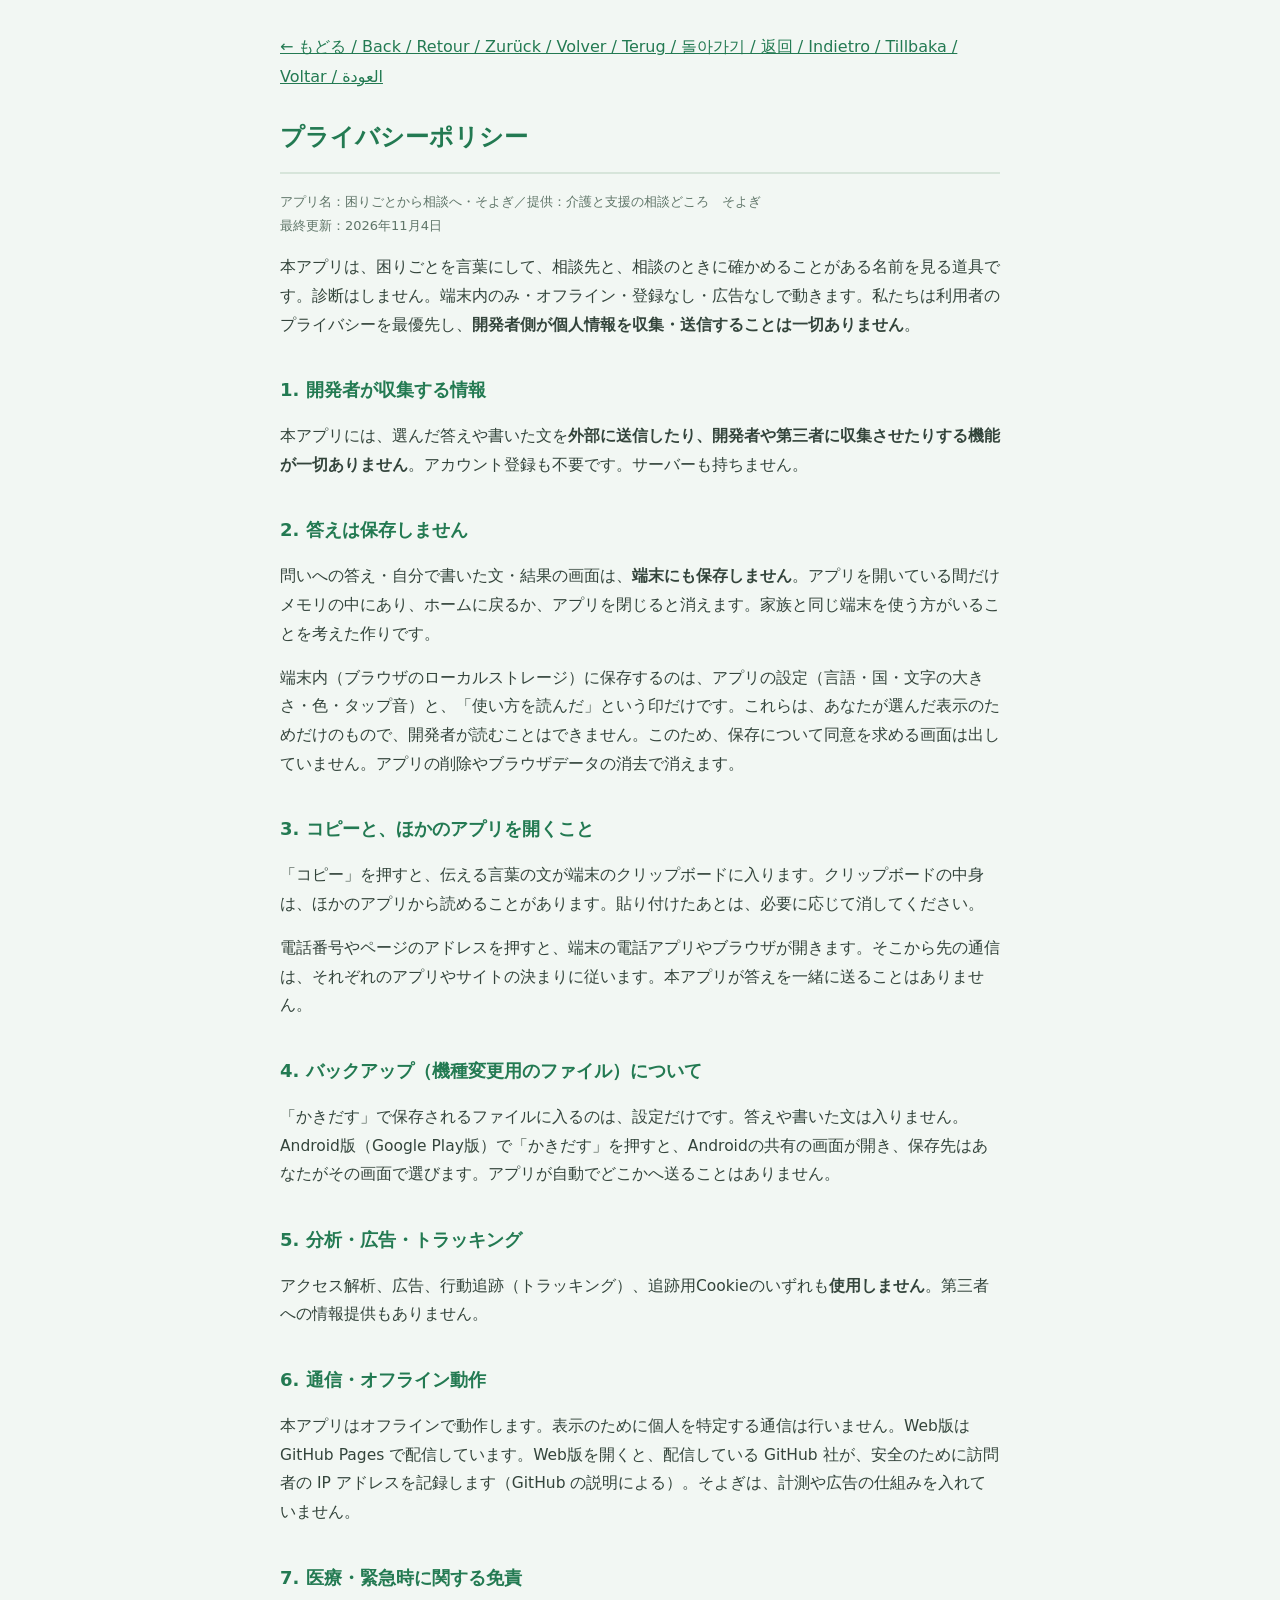
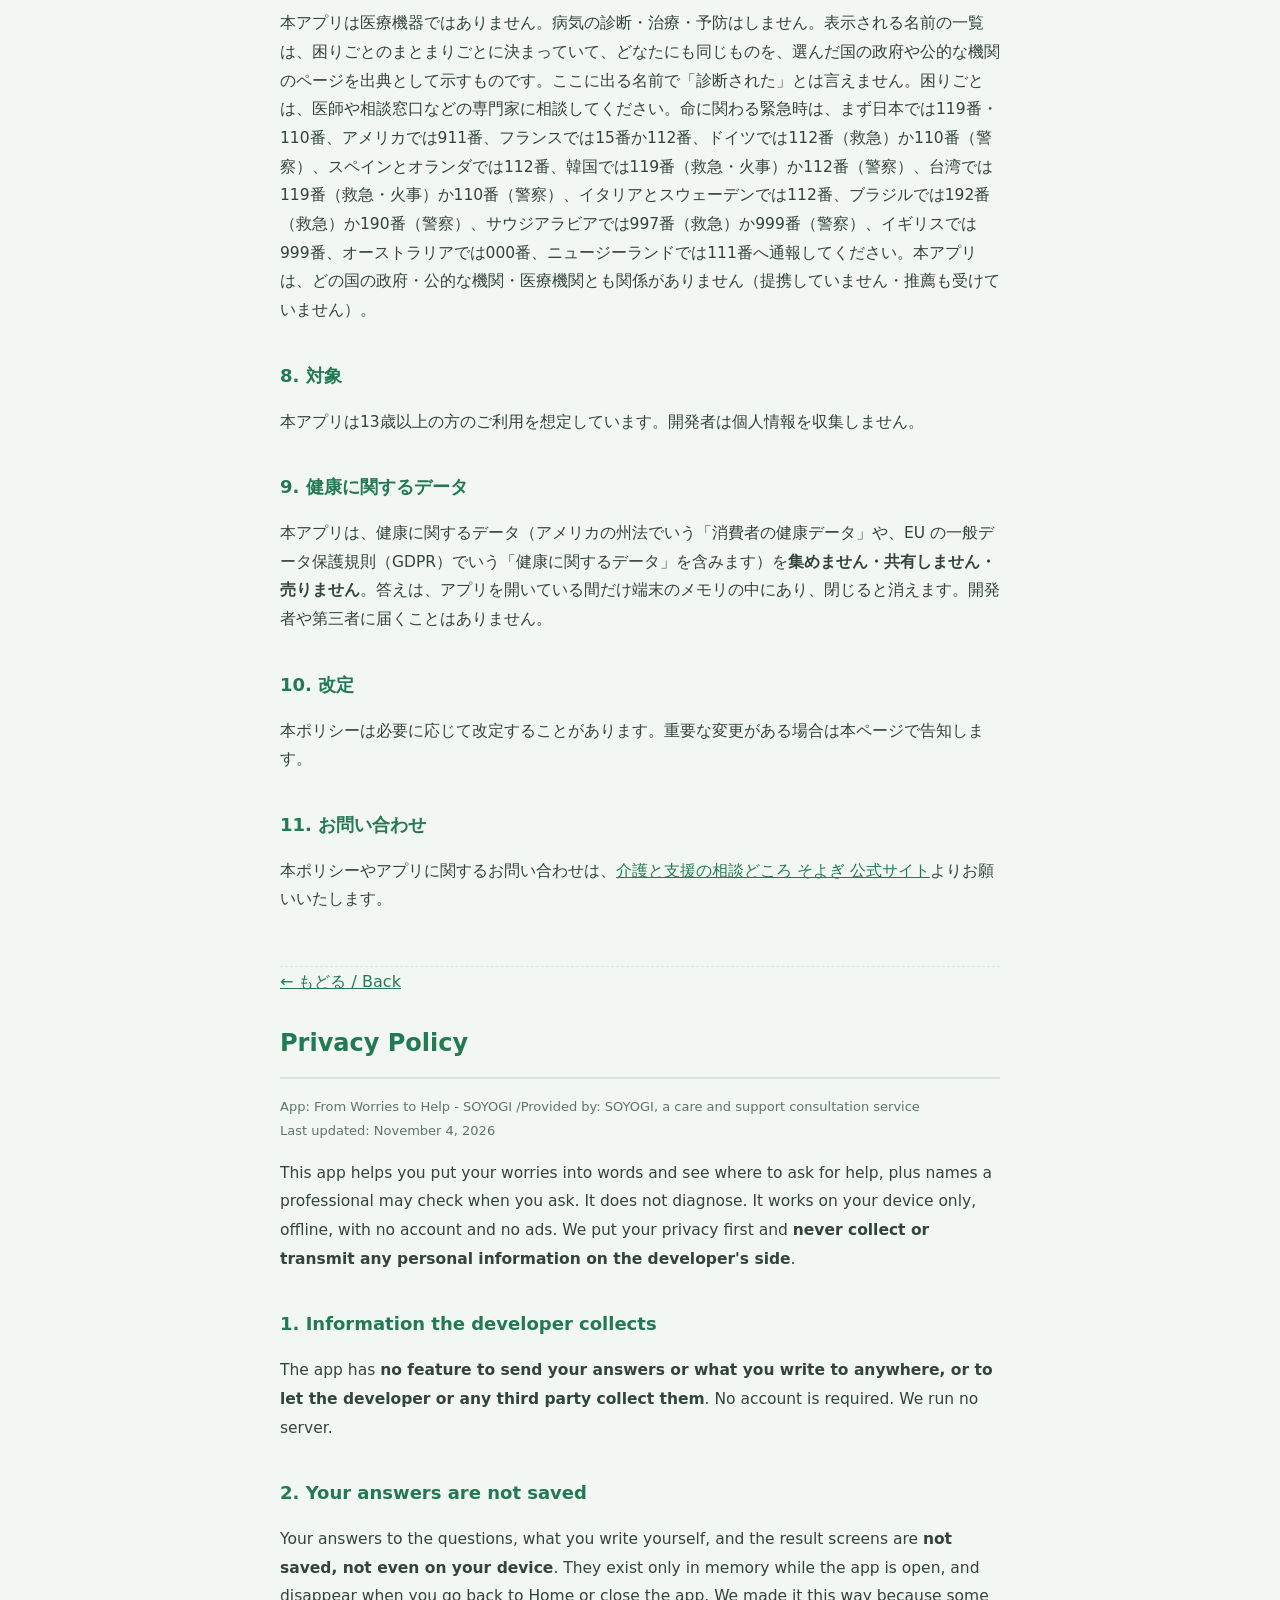
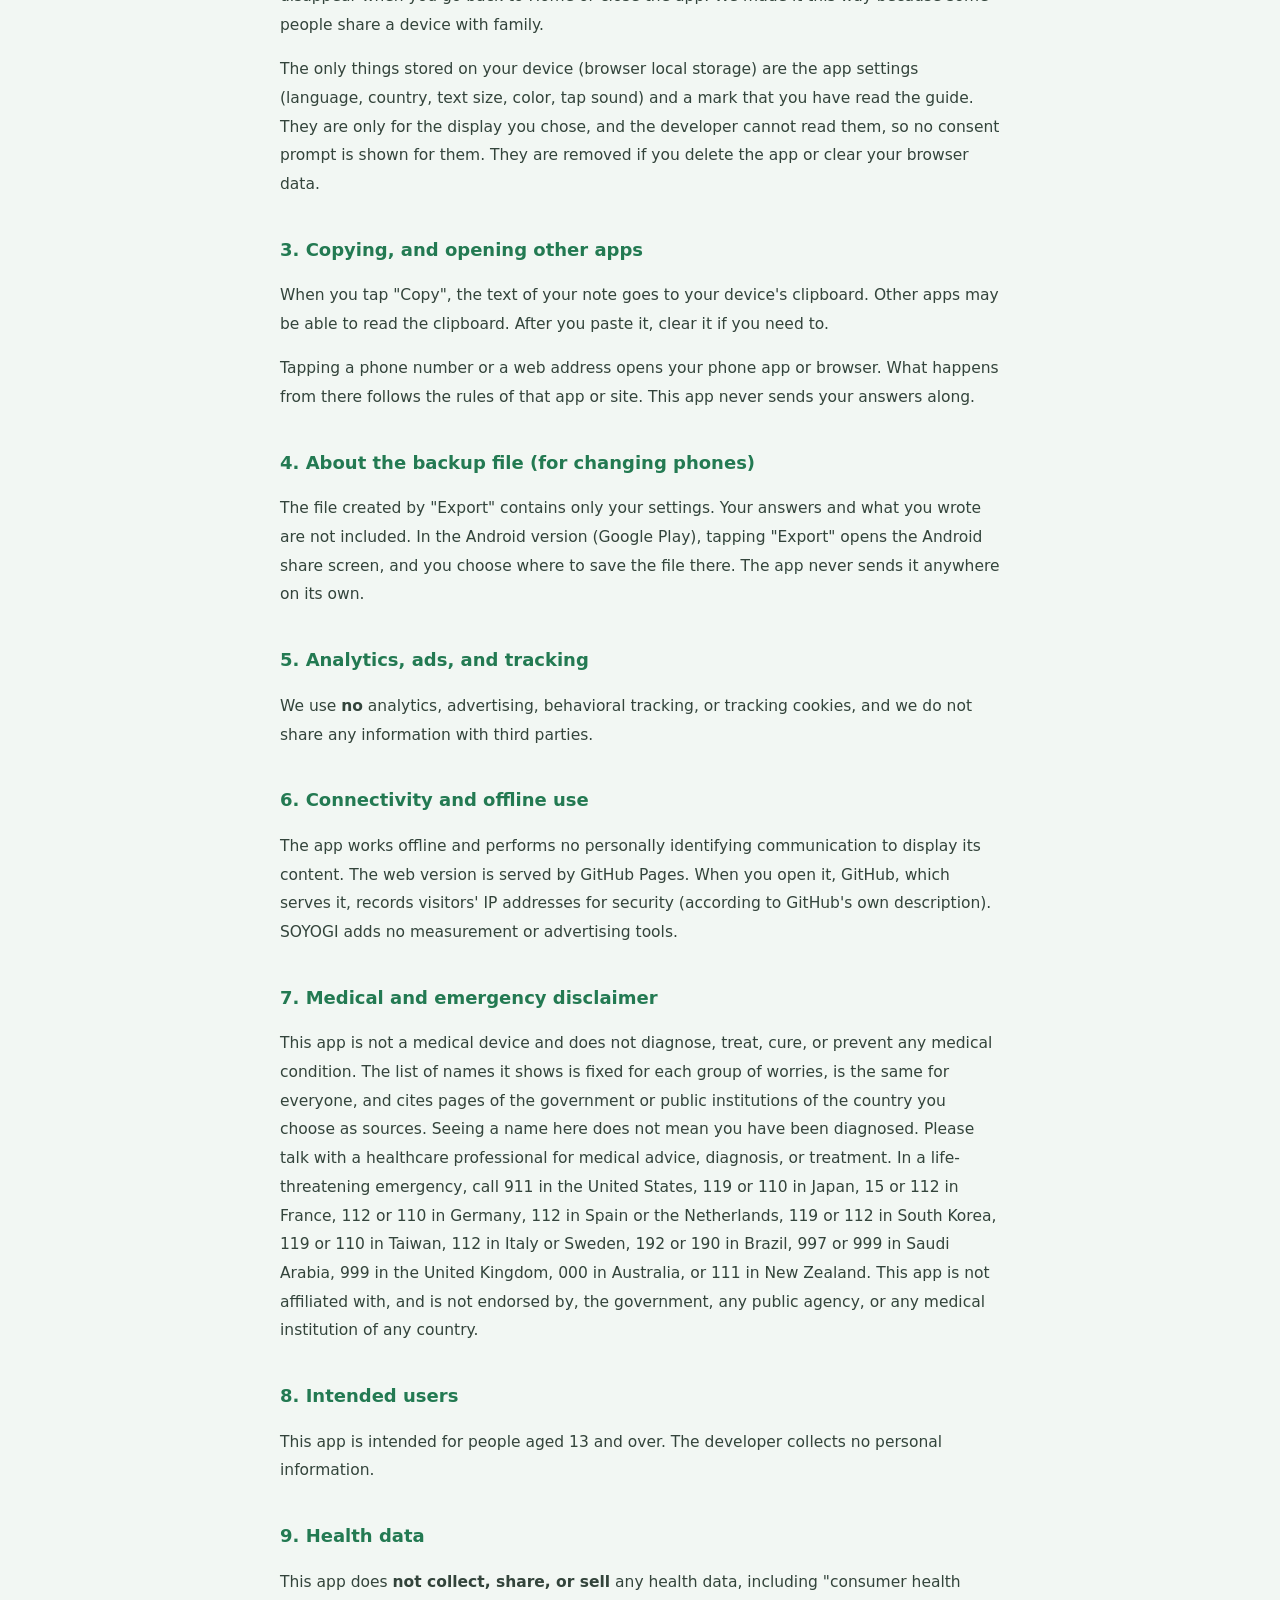
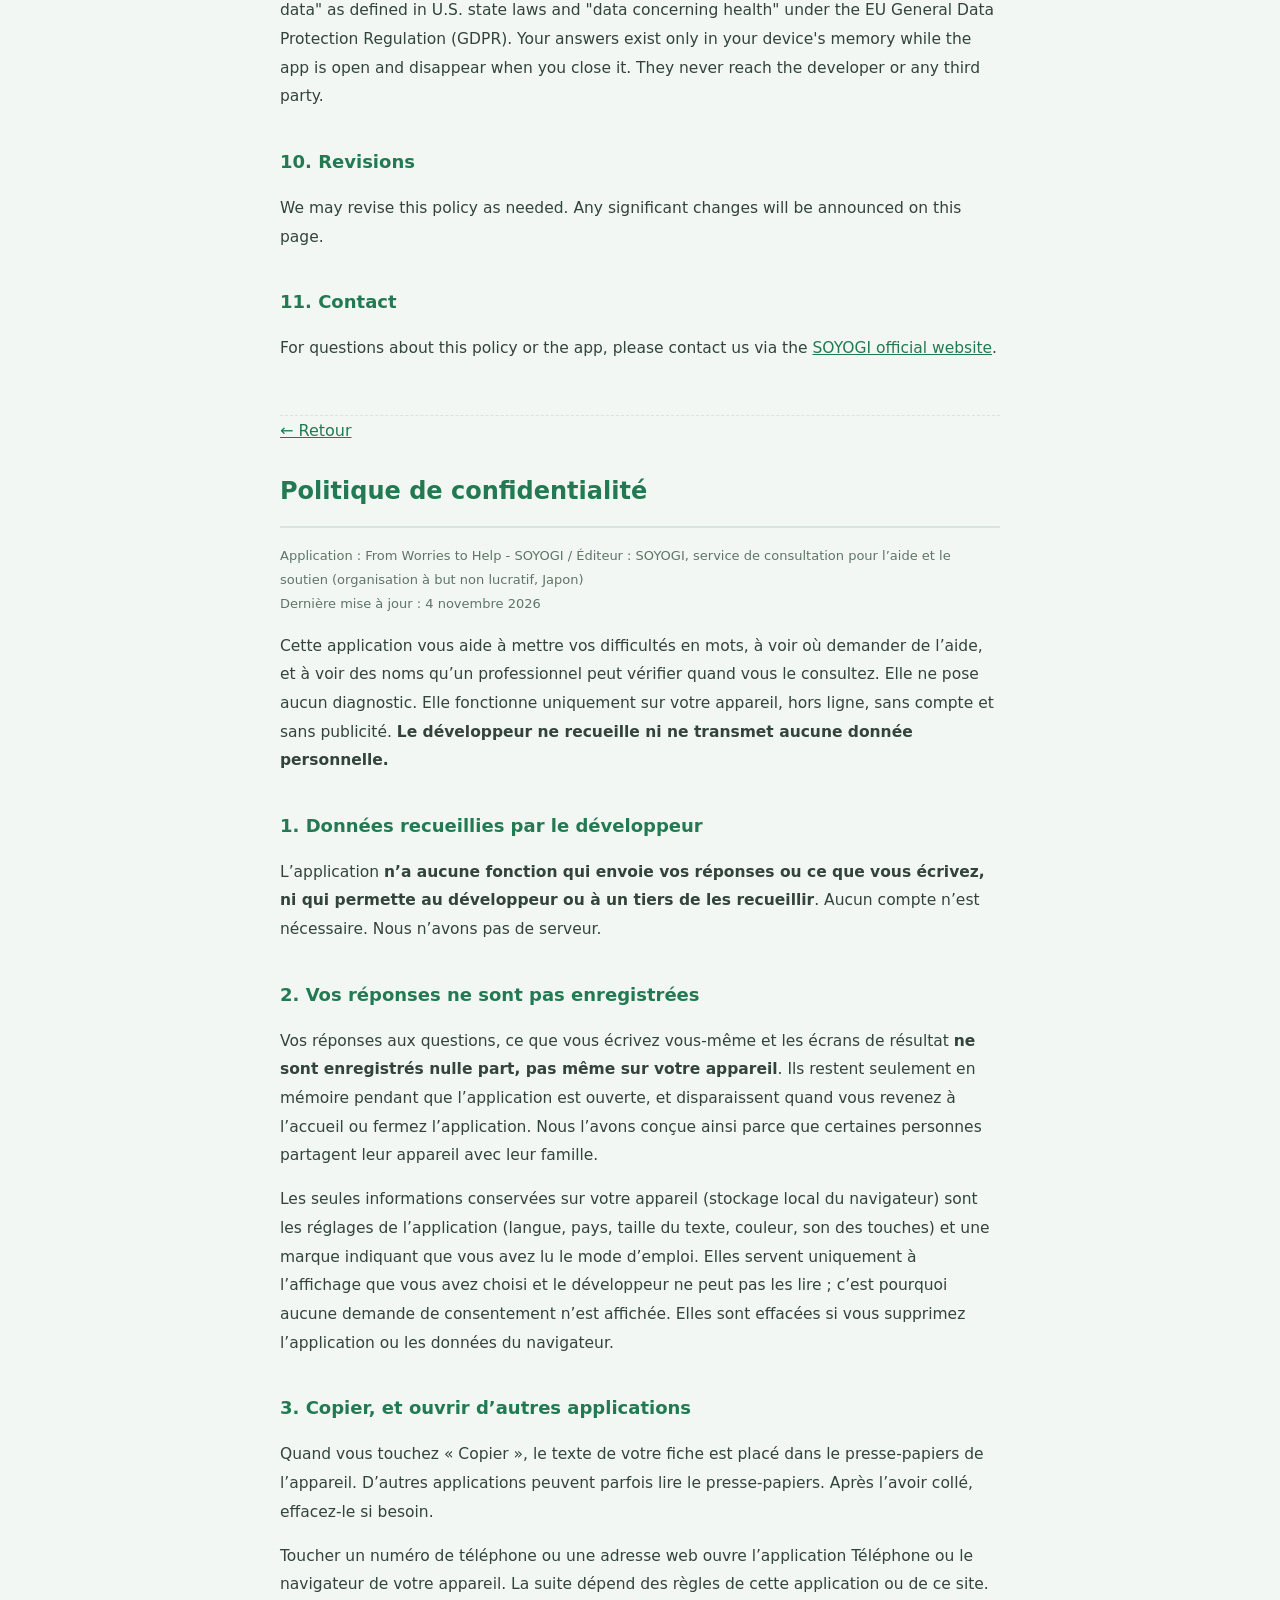
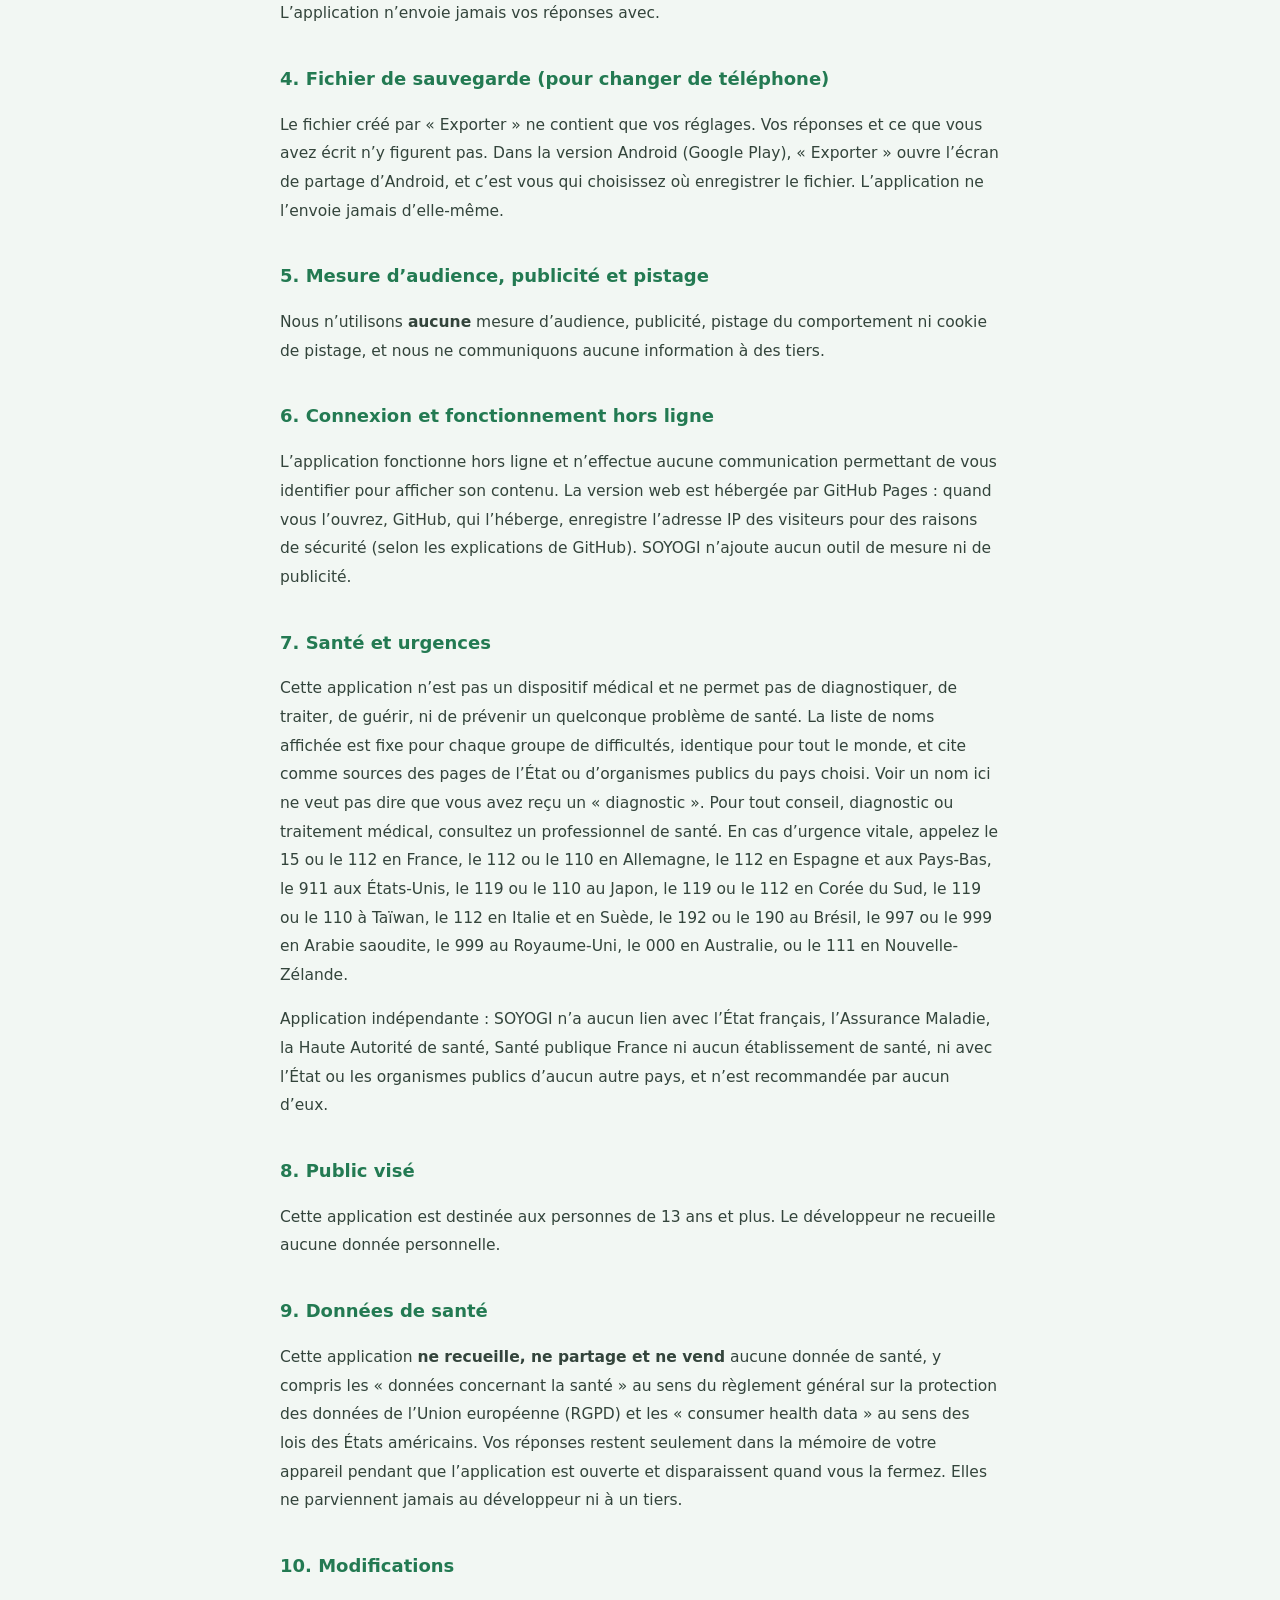
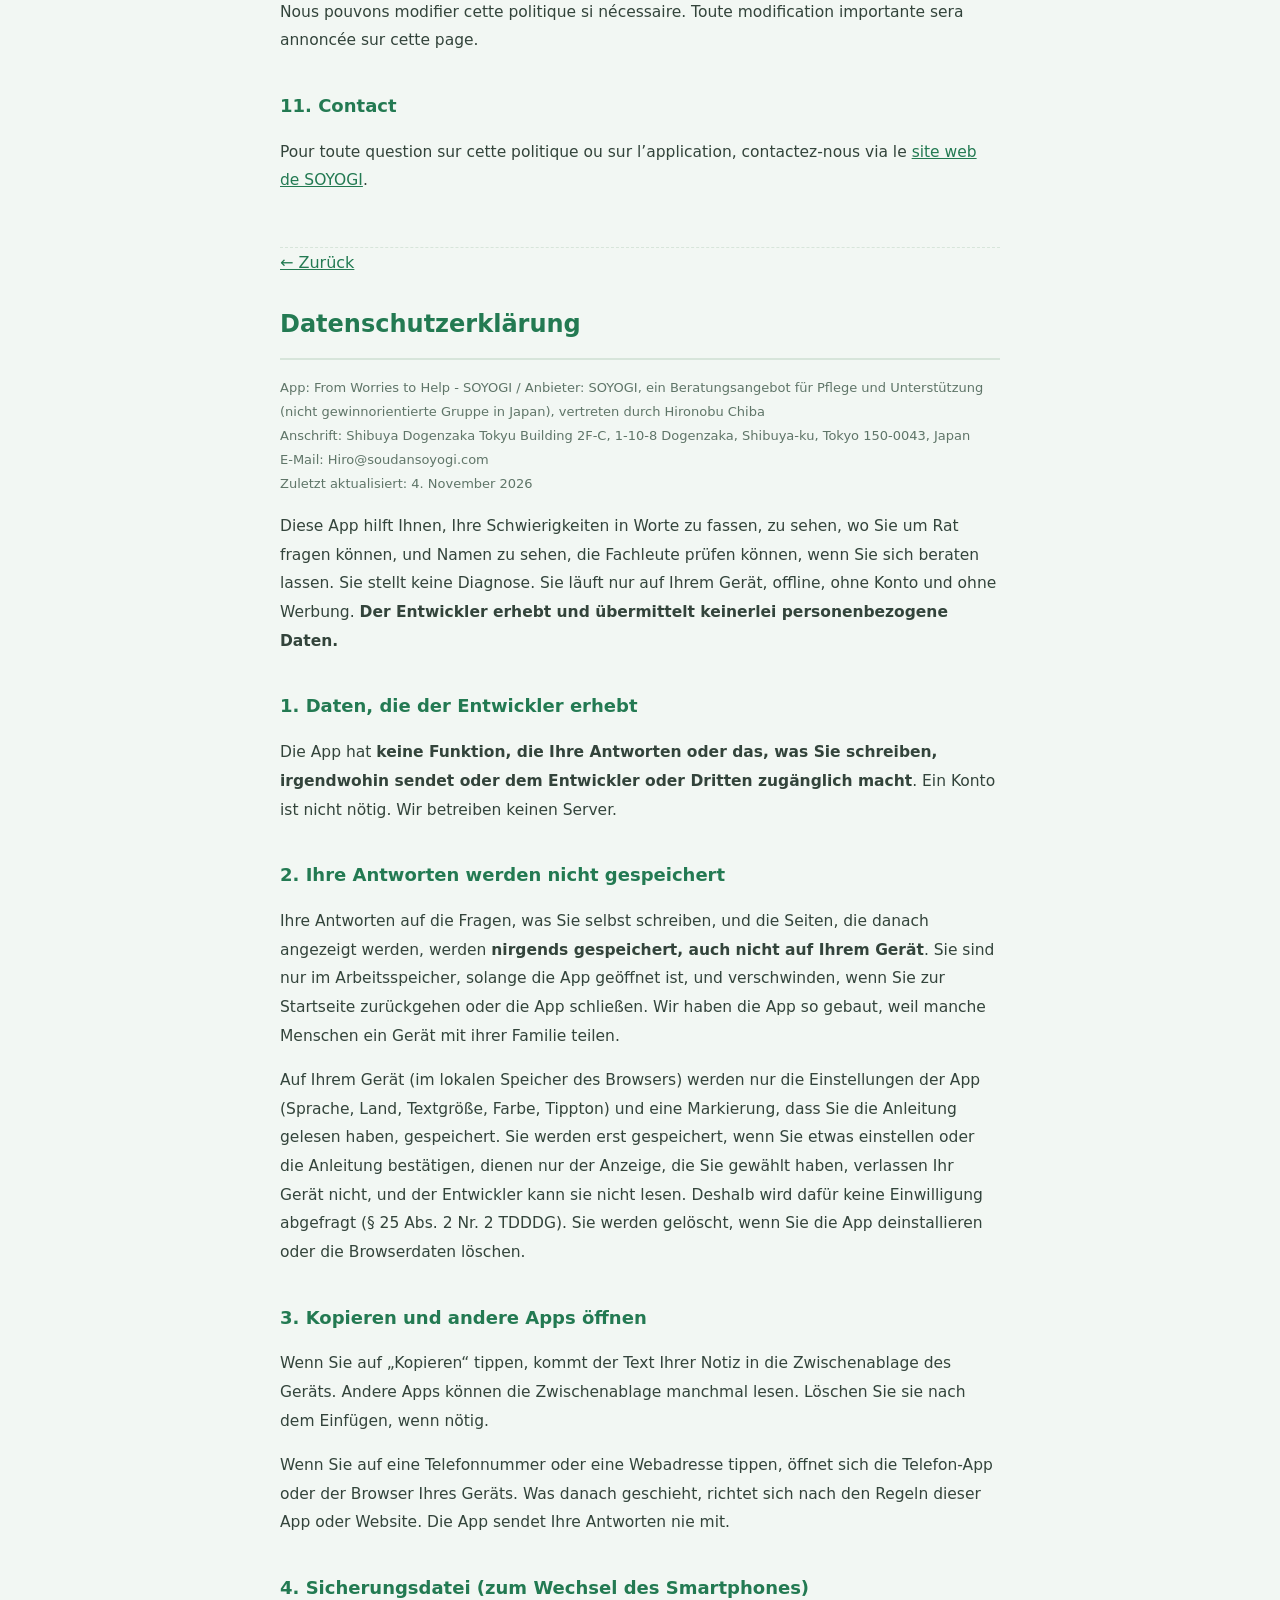
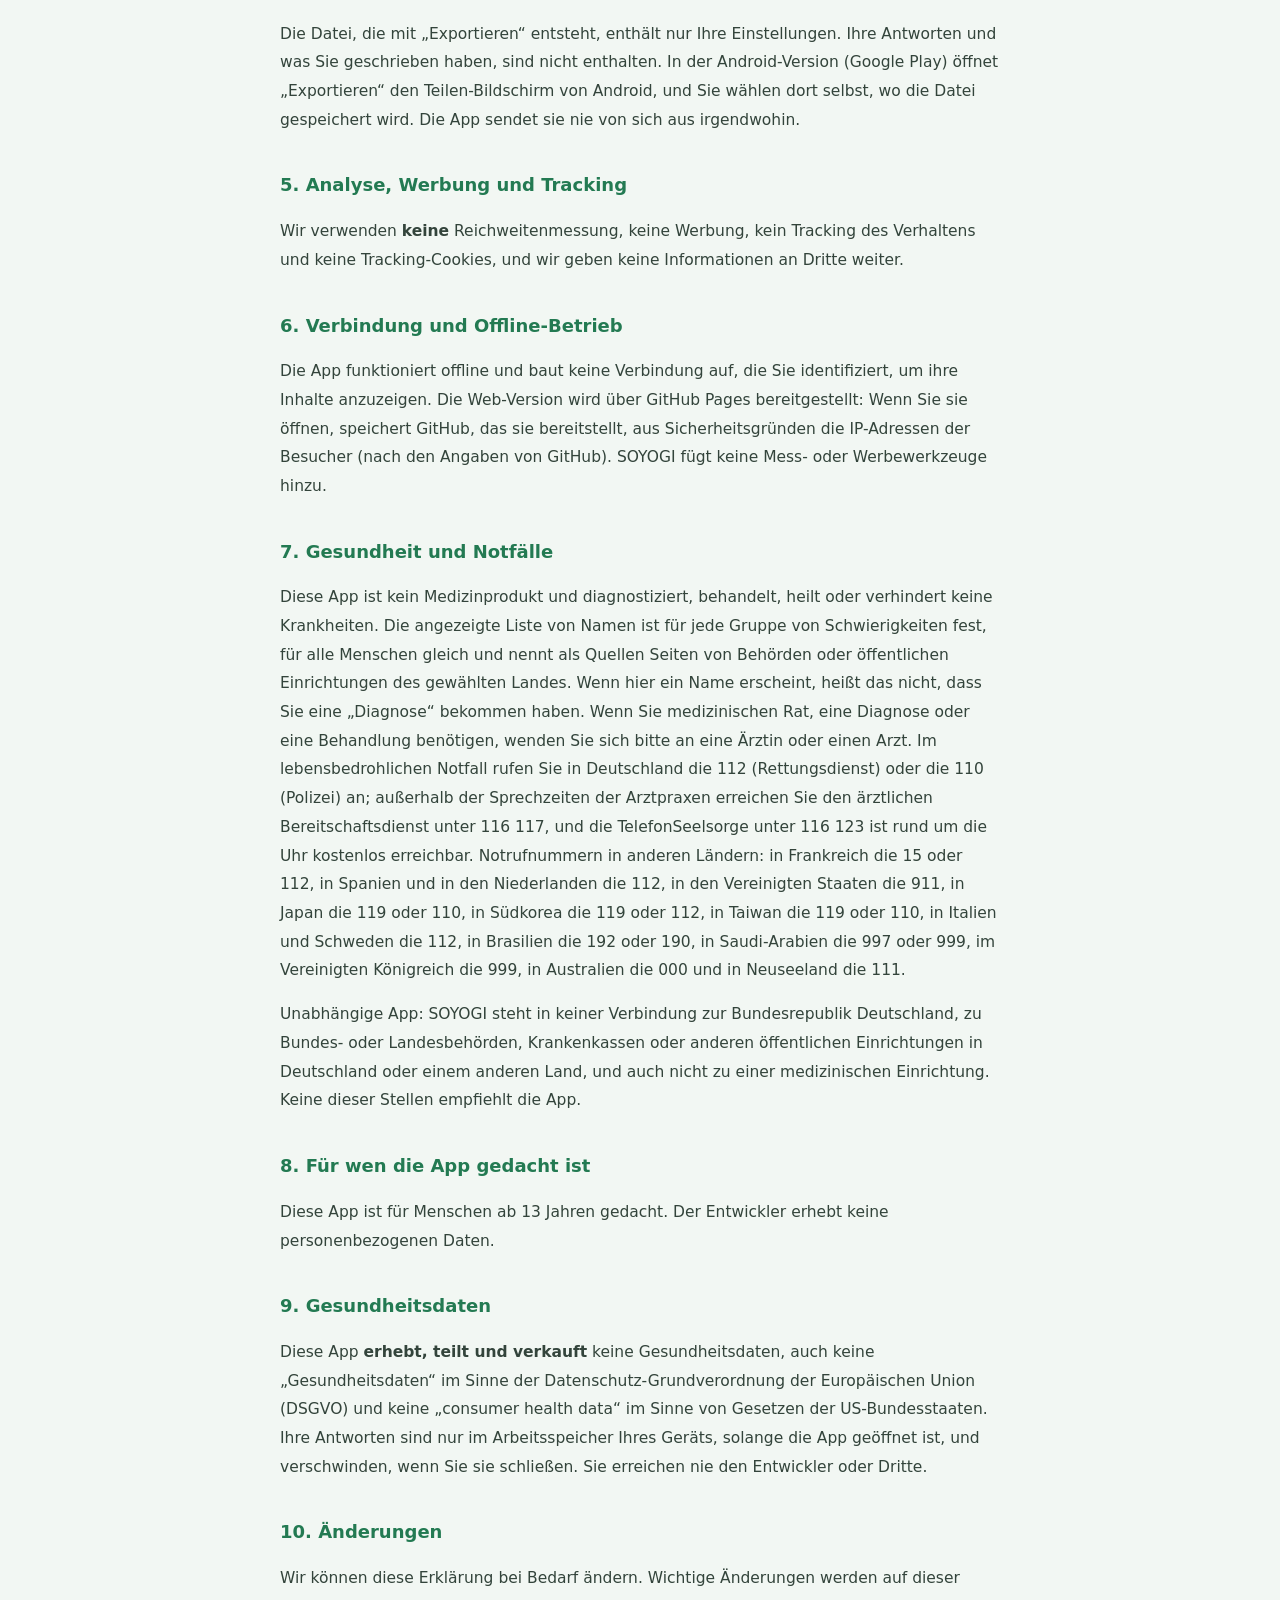
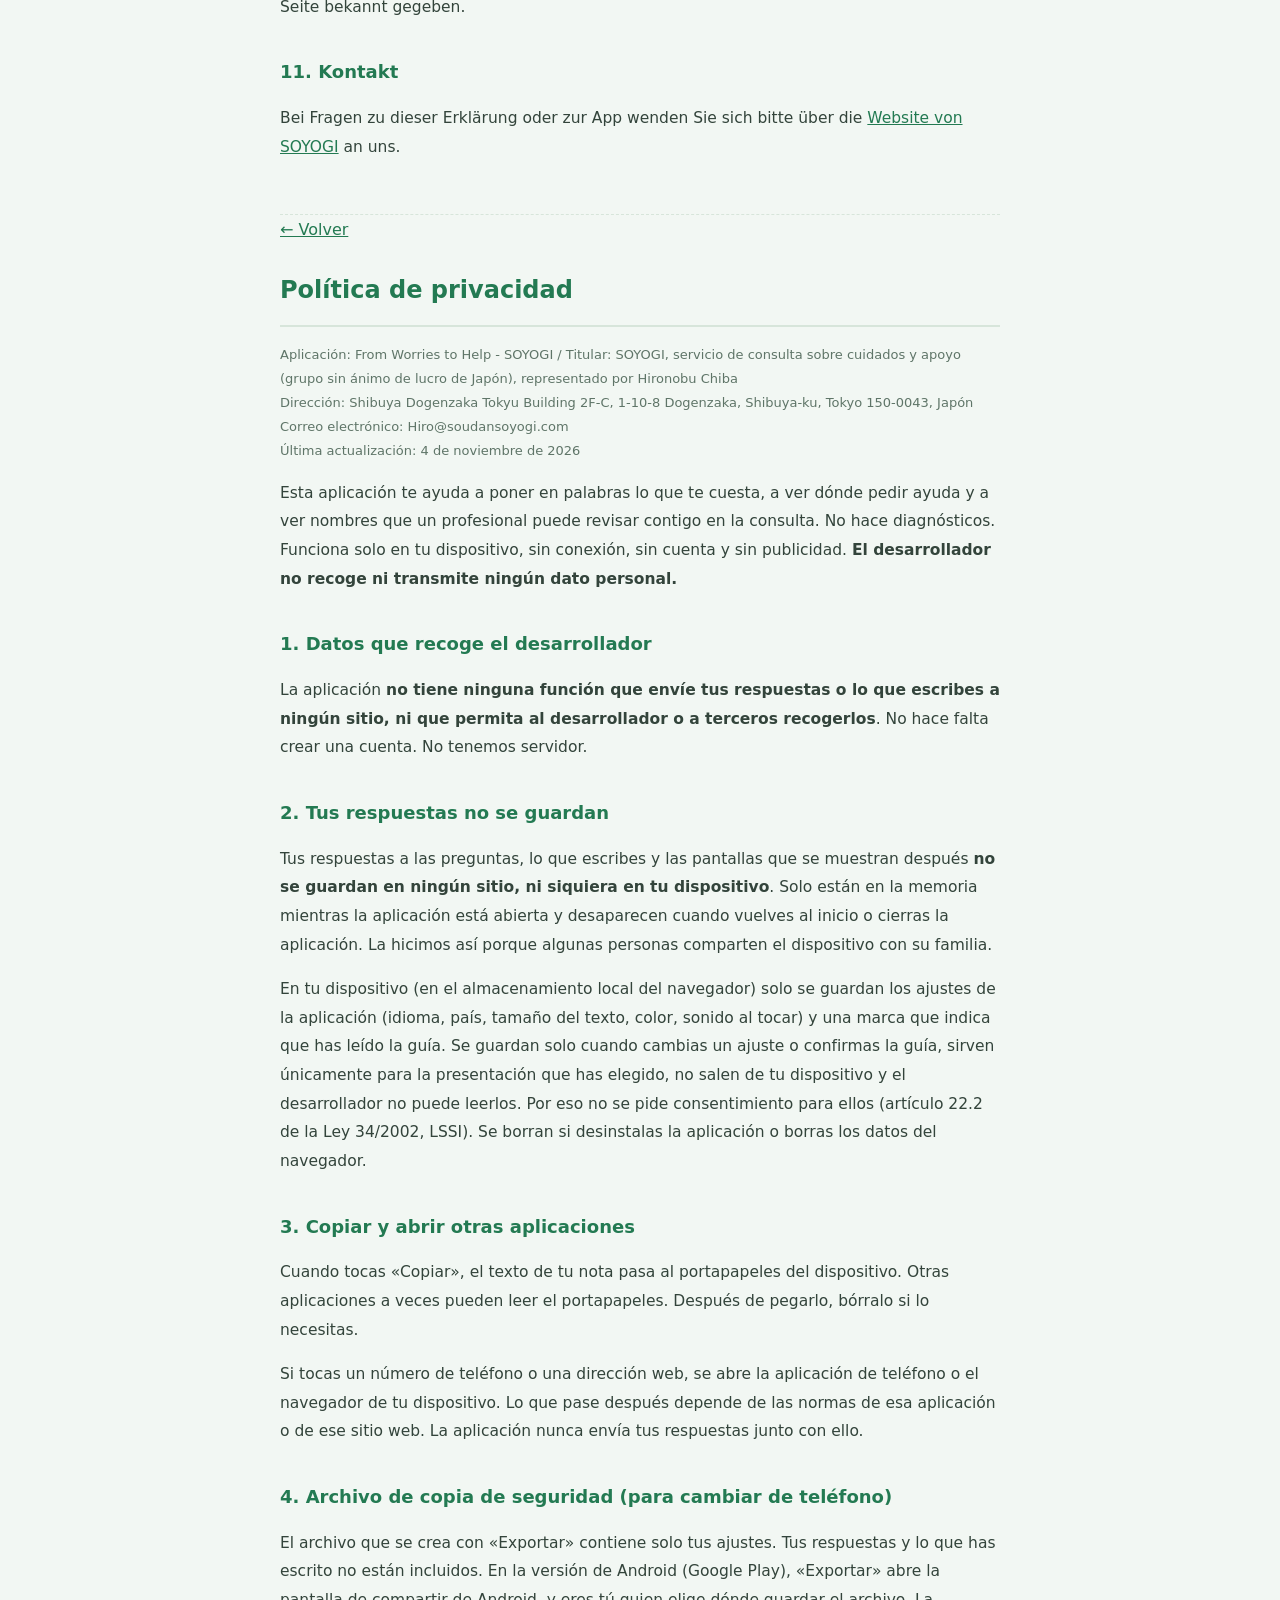
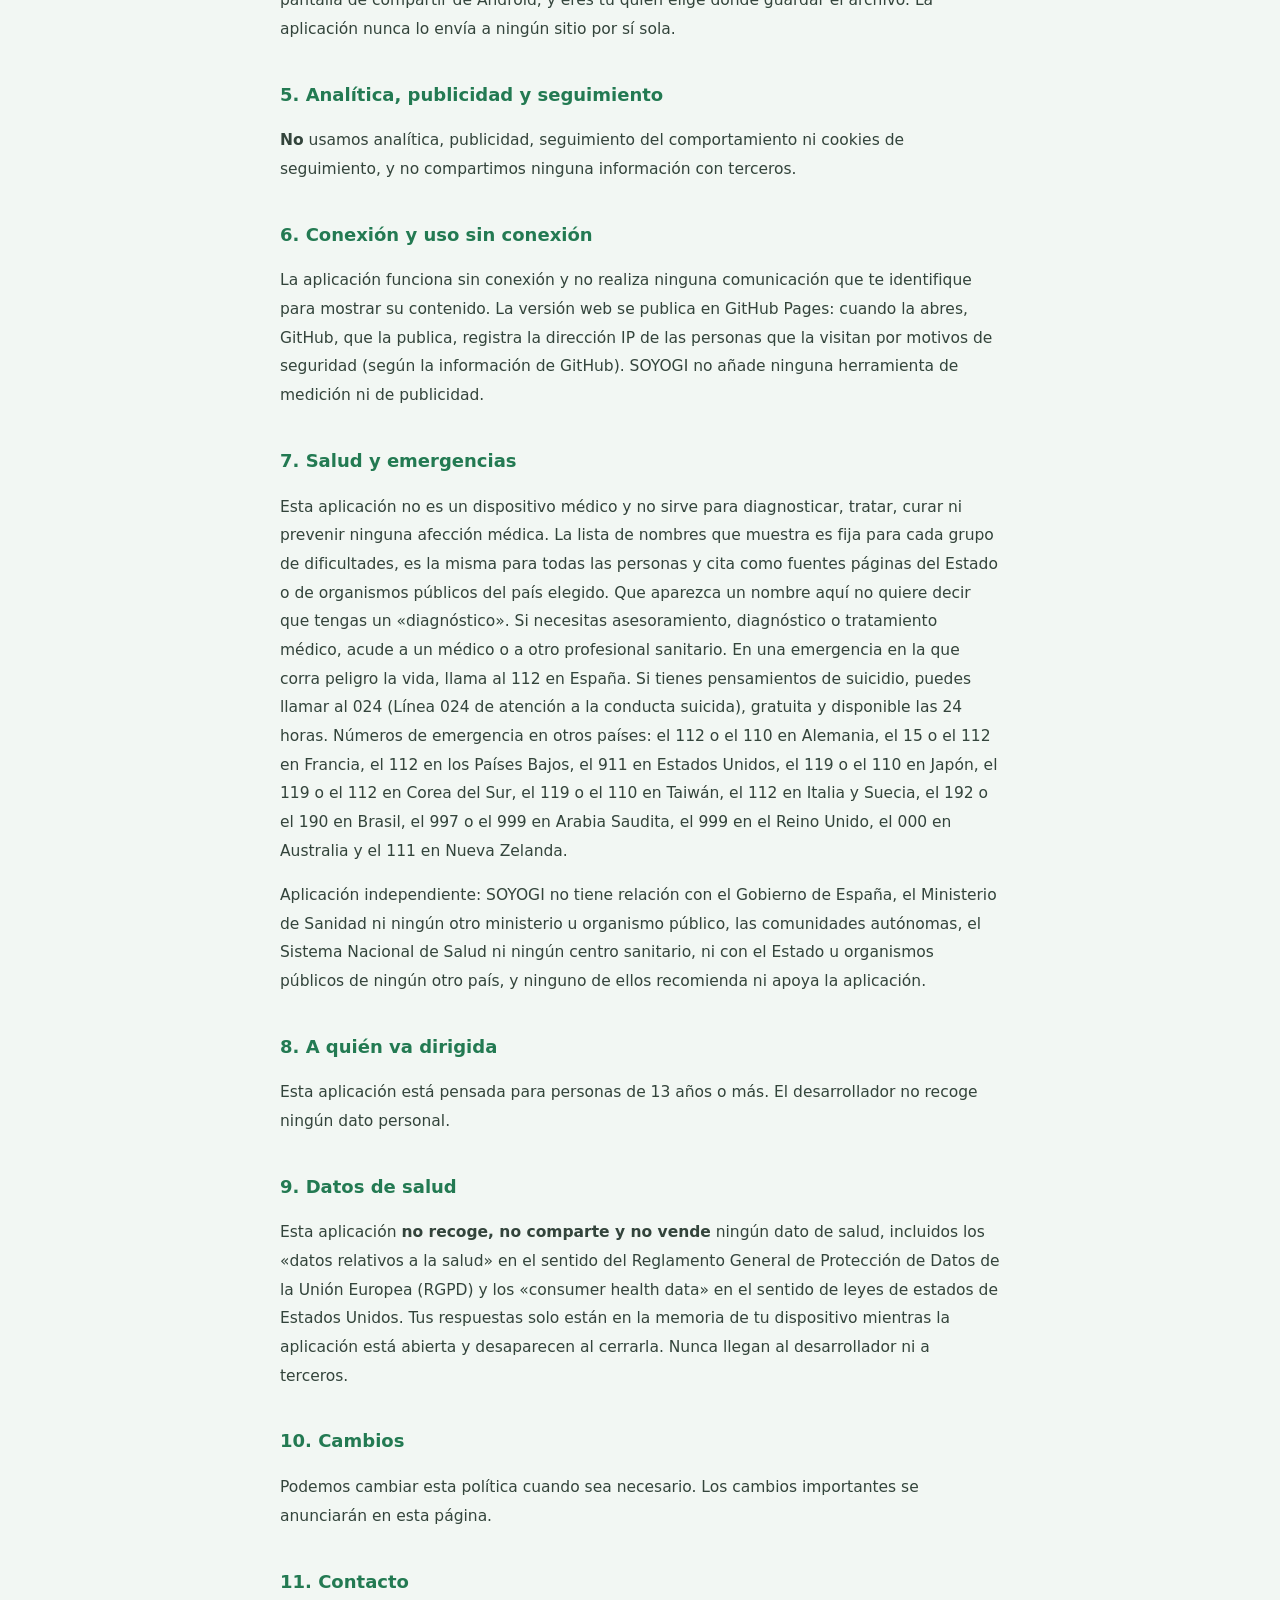
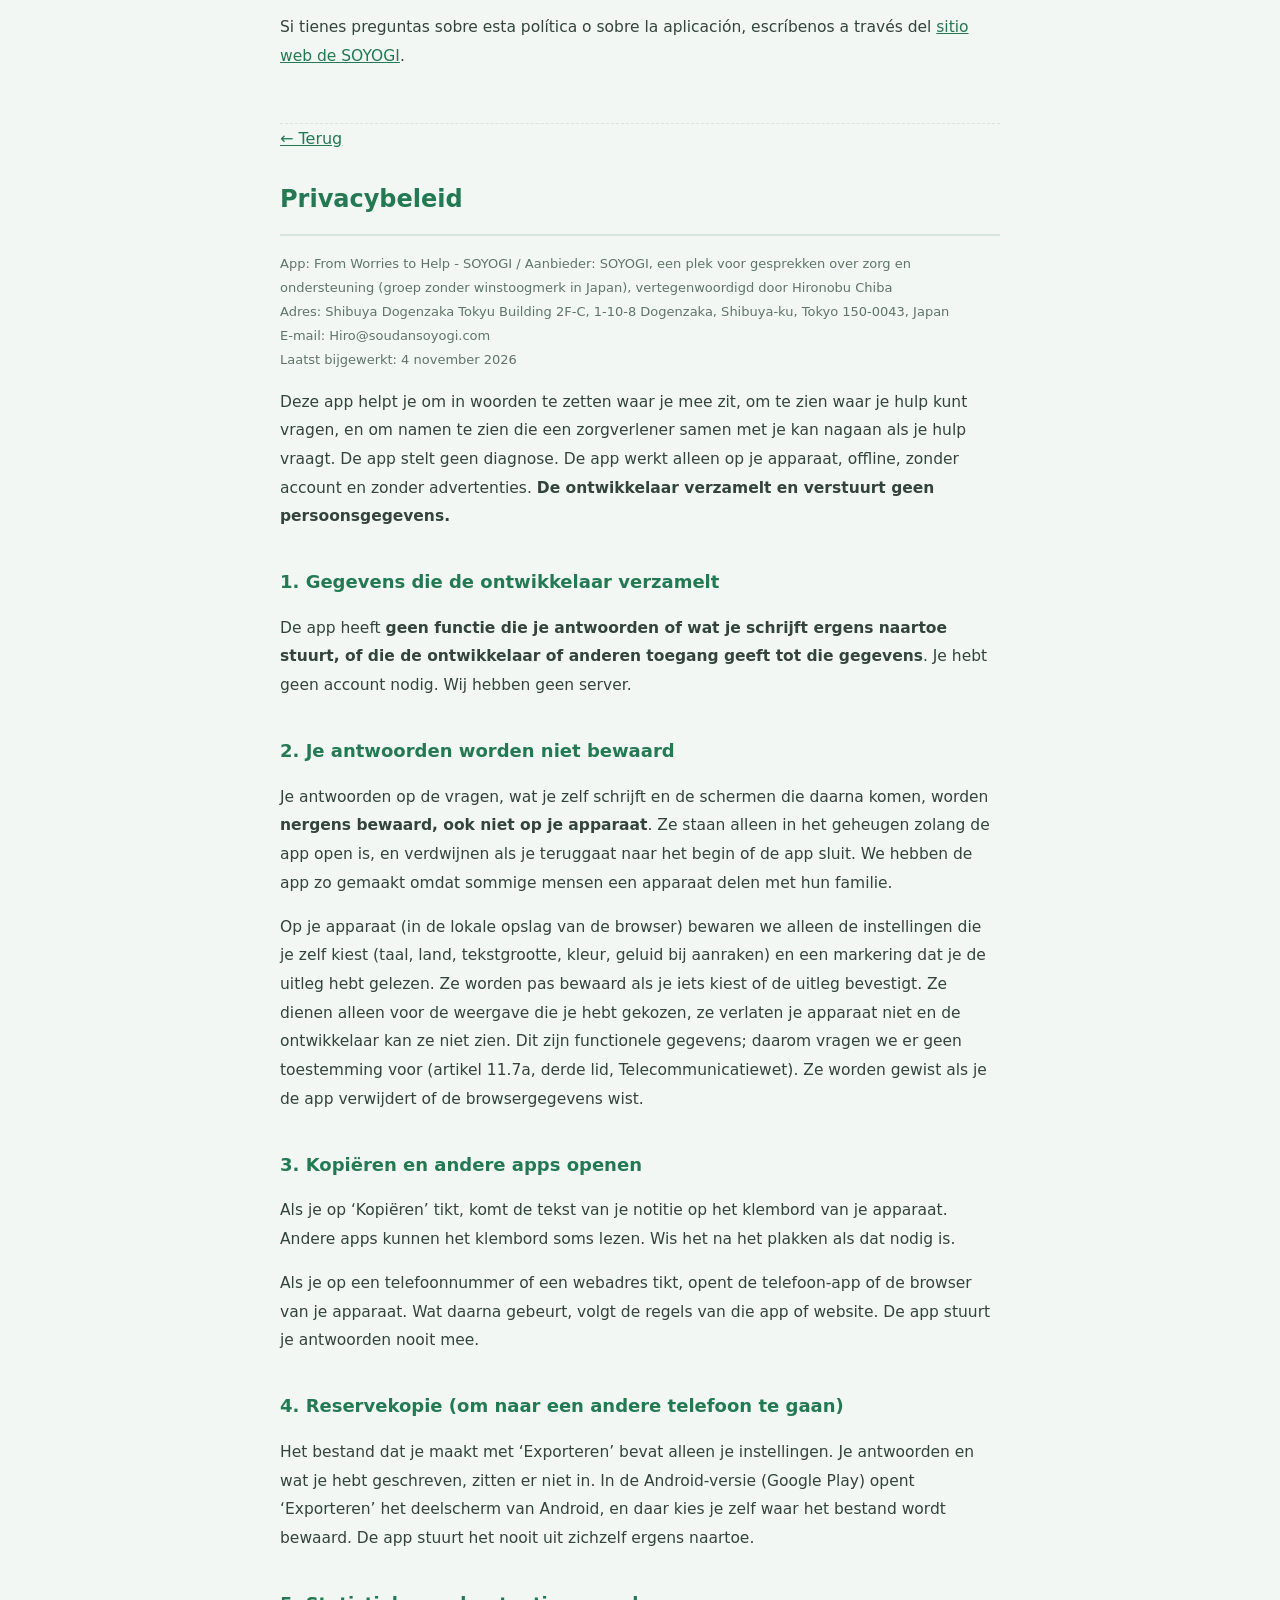
==== commit 1b01be6c: "0.9.10: イギリス・オーストラリア・ニュージーランドを追加" ====
--- a/privacy.html
+++ b/privacy.html
@@ -51,7 +51,7 @@
   <p>本アプリはオフラインで動作します。表示のために個人を特定する通信は行いません。Web版は GitHub Pages で配信しています。Web版を開くと、配信している GitHub 社が、安全のために訪問者の IP アドレスを記録します（GitHub の説明による）。そよぎは、計測や広告の仕組みを入れていません。</p>
 
   <h2>7. 医療・緊急時に関する免責</h2>
-  <p>本アプリは医療機器ではありません。病気の診断・治療・予防はしません。表示される名前の一覧は、困りごとのまとまりごとに決まっていて、どなたにも同じものを、選んだ国の政府や公的な機関のページを出典として示すものです。ここに出る名前で「診断された」とは言えません。困りごとは、医師や相談窓口などの専門家に相談してください。命に関わる緊急時は、まず日本では119番・110番、アメリカでは911番、フランスでは15番か112番、ドイツでは112番（救急）か110番（警察）、スペインとオランダでは112番、韓国では119番（救急・火事）か112番（警察）、台湾では119番（救急・火事）か110番（警察）、イタリアとスウェーデンでは112番、ブラジルでは192番（救急）か190番（警察）、サウジアラビアでは997番（救急）か999番（警察）へ通報してください。本アプリは、どの国の政府・公的な機関・医療機関とも関係がありません（提携していません・推薦も受けていません）。</p>
+  <p>本アプリは医療機器ではありません。病気の診断・治療・予防はしません。表示される名前の一覧は、困りごとのまとまりごとに決まっていて、どなたにも同じものを、選んだ国の政府や公的な機関のページを出典として示すものです。ここに出る名前で「診断された」とは言えません。困りごとは、医師や相談窓口などの専門家に相談してください。命に関わる緊急時は、まず日本では119番・110番、アメリカでは911番、フランスでは15番か112番、ドイツでは112番（救急）か110番（警察）、スペインとオランダでは112番、韓国では119番（救急・火事）か112番（警察）、台湾では119番（救急・火事）か110番（警察）、イタリアとスウェーデンでは112番、ブラジルでは192番（救急）か190番（警察）、サウジアラビアでは997番（救急）か999番（警察）、イギリスでは999番、オーストラリアでは000番、ニュージーランドでは111番へ通報してください。本アプリは、どの国の政府・公的な機関・医療機関とも関係がありません（提携していません・推薦も受けていません）。</p>
 
   <h2>8. 対象</h2>
   <p>本アプリは13歳以上の方のご利用を想定しています。開発者は個人情報を収集しません。</p>
@@ -94,7 +94,7 @@
   <p>The app works offline and performs no personally identifying communication to display its content. The web version is served by GitHub Pages. When you open it, GitHub, which serves it, records visitors' IP addresses for security (according to GitHub's own description). SOYOGI adds no measurement or advertising tools.</p>
 
   <h2>7. Medical and emergency disclaimer</h2>
-  <p>This app is not a medical device and does not diagnose, treat, cure, or prevent any medical condition. The list of names it shows is fixed for each group of worries, is the same for everyone, and cites pages of the government or public institutions of the country you choose as sources. Seeing a name here does not mean you have been diagnosed. Please talk with a healthcare professional for medical advice, diagnosis, or treatment. In a life-threatening emergency, call 911 in the United States, 119 or 110 in Japan, 15 or 112 in France, 112 or 110 in Germany, 112 in Spain or the Netherlands, 119 or 112 in South Korea, 119 or 110 in Taiwan, 112 in Italy or Sweden, 192 or 190 in Brazil, or 997 or 999 in Saudi Arabia. This app is not affiliated with, and is not endorsed by, the government, any public agency, or any medical institution of any country.</p>
+  <p>This app is not a medical device and does not diagnose, treat, cure, or prevent any medical condition. The list of names it shows is fixed for each group of worries, is the same for everyone, and cites pages of the government or public institutions of the country you choose as sources. Seeing a name here does not mean you have been diagnosed. Please talk with a healthcare professional for medical advice, diagnosis, or treatment. In a life-threatening emergency, call 911 in the United States, 119 or 110 in Japan, 15 or 112 in France, 112 or 110 in Germany, 112 in Spain or the Netherlands, 119 or 112 in South Korea, 119 or 110 in Taiwan, 112 in Italy or Sweden, 192 or 190 in Brazil, 997 or 999 in Saudi Arabia, 999 in the United Kingdom, 000 in Australia, or 111 in New Zealand. This app is not affiliated with, and is not endorsed by, the government, any public agency, or any medical institution of any country.</p>
 
   <h2>8. Intended users</h2>
   <p>This app is intended for people aged 13 and over. The developer collects no personal information.</p>
@@ -138,7 +138,7 @@
   <p>L’application fonctionne hors ligne et n’effectue aucune communication permettant de vous identifier pour afficher son contenu. La version web est hébergée par GitHub Pages : quand vous l’ouvrez, GitHub, qui l’héberge, enregistre l’adresse IP des visiteurs pour des raisons de sécurité (selon les explications de GitHub). SOYOGI n’ajoute aucun outil de mesure ni de publicité.</p>
 
   <h2>7. Santé et urgences</h2>
-  <p>Cette application n’est pas un dispositif médical et ne permet pas de diagnostiquer, de traiter, de guérir, ni de prévenir un quelconque problème de santé. La liste de noms affichée est fixe pour chaque groupe de difficultés, identique pour tout le monde, et cite comme sources des pages de l’État ou d’organismes publics du pays choisi. Voir un nom ici ne veut pas dire que vous avez reçu un « diagnostic ». Pour tout conseil, diagnostic ou traitement médical, consultez un professionnel de santé. En cas d’urgence vitale, appelez le 15 ou le 112 en France, le 112 ou le 110 en Allemagne, le 112 en Espagne et aux Pays-Bas, le 911 aux États-Unis, le 119 ou le 110 au Japon, le 119 ou le 112 en Corée du Sud, le 119 ou le 110 à Taïwan, le 112 en Italie et en Suède, le 192 ou le 190 au Brésil, ou le 997 ou le 999 en Arabie saoudite.</p>
+  <p>Cette application n’est pas un dispositif médical et ne permet pas de diagnostiquer, de traiter, de guérir, ni de prévenir un quelconque problème de santé. La liste de noms affichée est fixe pour chaque groupe de difficultés, identique pour tout le monde, et cite comme sources des pages de l’État ou d’organismes publics du pays choisi. Voir un nom ici ne veut pas dire que vous avez reçu un « diagnostic ». Pour tout conseil, diagnostic ou traitement médical, consultez un professionnel de santé. En cas d’urgence vitale, appelez le 15 ou le 112 en France, le 112 ou le 110 en Allemagne, le 112 en Espagne et aux Pays-Bas, le 911 aux États-Unis, le 119 ou le 110 au Japon, le 119 ou le 112 en Corée du Sud, le 119 ou le 110 à Taïwan, le 112 en Italie et en Suède, le 192 ou le 190 au Brésil, le 997 ou le 999 en Arabie saoudite, le 999 au Royaume-Uni, le 000 en Australie, ou le 111 en Nouvelle-Zélande.</p>
   <p>Application indépendante : SOYOGI n’a aucun lien avec l’État français, l’Assurance Maladie, la Haute Autorité de santé, Santé publique France ni aucun établissement de santé, ni avec l’État ou les organismes publics d’aucun autre pays, et n’est recommandée par aucun d’eux.</p>
 
   <h2>8. Public visé</h2>
@@ -184,7 +184,7 @@
   <p>Die App funktioniert offline und baut keine Verbindung auf, die Sie identifiziert, um ihre Inhalte anzuzeigen. Die Web-Version wird über GitHub Pages bereitgestellt: Wenn Sie sie öffnen, speichert GitHub, das sie bereitstellt, aus Sicherheitsgründen die IP-Adressen der Besucher (nach den Angaben von GitHub). SOYOGI fügt keine Mess- oder Werbewerkzeuge hinzu.</p>
 
   <h2>7. Gesundheit und Notfälle</h2>
-  <p>Diese App ist kein Medizinprodukt und diagnostiziert, behandelt, heilt oder verhindert keine Krankheiten. Die angezeigte Liste von Namen ist für jede Gruppe von Schwierigkeiten fest, für alle Menschen gleich und nennt als Quellen Seiten von Behörden oder öffentlichen Einrichtungen des gewählten Landes. Wenn hier ein Name erscheint, heißt das nicht, dass Sie eine „Diagnose“ bekommen haben. Wenn Sie medizinischen Rat, eine Diagnose oder eine Behandlung benötigen, wenden Sie sich bitte an eine Ärztin oder einen Arzt. Im lebensbedrohlichen Notfall rufen Sie in Deutschland die 112 (Rettungsdienst) oder die 110 (Polizei) an; außerhalb der Sprechzeiten der Arztpraxen erreichen Sie den ärztlichen Bereitschaftsdienst unter 116 117, und die TelefonSeelsorge unter 116 123 ist rund um die Uhr kostenlos erreichbar. Notrufnummern in anderen Ländern: in Frankreich die 15 oder 112, in Spanien und in den Niederlanden die 112, in den Vereinigten Staaten die 911, in Japan die 119 oder 110, in Südkorea die 119 oder 112, in Taiwan die 119 oder 110, in Italien und Schweden die 112, in Brasilien die 192 oder 190 und in Saudi-Arabien die 997 oder 999.</p>
+  <p>Diese App ist kein Medizinprodukt und diagnostiziert, behandelt, heilt oder verhindert keine Krankheiten. Die angezeigte Liste von Namen ist für jede Gruppe von Schwierigkeiten fest, für alle Menschen gleich und nennt als Quellen Seiten von Behörden oder öffentlichen Einrichtungen des gewählten Landes. Wenn hier ein Name erscheint, heißt das nicht, dass Sie eine „Diagnose“ bekommen haben. Wenn Sie medizinischen Rat, eine Diagnose oder eine Behandlung benötigen, wenden Sie sich bitte an eine Ärztin oder einen Arzt. Im lebensbedrohlichen Notfall rufen Sie in Deutschland die 112 (Rettungsdienst) oder die 110 (Polizei) an; außerhalb der Sprechzeiten der Arztpraxen erreichen Sie den ärztlichen Bereitschaftsdienst unter 116 117, und die TelefonSeelsorge unter 116 123 ist rund um die Uhr kostenlos erreichbar. Notrufnummern in anderen Ländern: in Frankreich die 15 oder 112, in Spanien und in den Niederlanden die 112, in den Vereinigten Staaten die 911, in Japan die 119 oder 110, in Südkorea die 119 oder 112, in Taiwan die 119 oder 110, in Italien und Schweden die 112, in Brasilien die 192 oder 190, in Saudi-Arabien die 997 oder 999, im Vereinigten Königreich die 999, in Australien die 000 und in Neuseeland die 111.</p>
   <p>Unabhängige App: SOYOGI steht in keiner Verbindung zur Bundesrepublik Deutschland, zu Bundes- oder Landesbehörden, Krankenkassen oder anderen öffentlichen Einrichtungen in Deutschland oder einem anderen Land, und auch nicht zu einer medizinischen Einrichtung. Keine dieser Stellen empfiehlt die App.</p>
 
   <h2>8. Für wen die App gedacht ist</h2>
@@ -230,7 +230,7 @@
   <p>La aplicación funciona sin conexión y no realiza ninguna comunicación que te identifique para mostrar su contenido. La versión web se publica en GitHub Pages: cuando la abres, GitHub, que la publica, registra la dirección IP de las personas que la visitan por motivos de seguridad (según la información de GitHub). SOYOGI no añade ninguna herramienta de medición ni de publicidad.</p>
 
   <h2>7. Salud y emergencias</h2>
-  <p>Esta aplicación no es un dispositivo médico y no sirve para diagnosticar, tratar, curar ni prevenir ninguna afección médica. La lista de nombres que muestra es fija para cada grupo de dificultades, es la misma para todas las personas y cita como fuentes páginas del Estado o de organismos públicos del país elegido. Que aparezca un nombre aquí no quiere decir que tengas un «diagnóstico». Si necesitas asesoramiento, diagnóstico o tratamiento médico, acude a un médico o a otro profesional sanitario. En una emergencia en la que corra peligro la vida, llama al 112 en España. Si tienes pensamientos de suicidio, puedes llamar al 024 (Línea 024 de atención a la conducta suicida), gratuita y disponible las 24 horas. Números de emergencia en otros países: el 112 o el 110 en Alemania, el 15 o el 112 en Francia, el 112 en los Países Bajos, el 911 en Estados Unidos, el 119 o el 110 en Japón, el 119 o el 112 en Corea del Sur, el 119 o el 110 en Taiwán, el 112 en Italia y Suecia, el 192 o el 190 en Brasil y el 997 o el 999 en Arabia Saudita.</p>
+  <p>Esta aplicación no es un dispositivo médico y no sirve para diagnosticar, tratar, curar ni prevenir ninguna afección médica. La lista de nombres que muestra es fija para cada grupo de dificultades, es la misma para todas las personas y cita como fuentes páginas del Estado o de organismos públicos del país elegido. Que aparezca un nombre aquí no quiere decir que tengas un «diagnóstico». Si necesitas asesoramiento, diagnóstico o tratamiento médico, acude a un médico o a otro profesional sanitario. En una emergencia en la que corra peligro la vida, llama al 112 en España. Si tienes pensamientos de suicidio, puedes llamar al 024 (Línea 024 de atención a la conducta suicida), gratuita y disponible las 24 horas. Números de emergencia en otros países: el 112 o el 110 en Alemania, el 15 o el 112 en Francia, el 112 en los Países Bajos, el 911 en Estados Unidos, el 119 o el 110 en Japón, el 119 o el 112 en Corea del Sur, el 119 o el 110 en Taiwán, el 112 en Italia y Suecia, el 192 o el 190 en Brasil, el 997 o el 999 en Arabia Saudita, el 999 en el Reino Unido, el 000 en Australia y el 111 en Nueva Zelanda.</p>
   <p>Aplicación independiente: SOYOGI no tiene relación con el Gobierno de España, el Ministerio de Sanidad ni ningún otro ministerio u organismo público, las comunidades autónomas, el Sistema Nacional de Salud ni ningún centro sanitario, ni con el Estado u organismos públicos de ningún otro país, y ninguno de ellos recomienda ni apoya la aplicación.</p>
 
   <h2>8. A quién va dirigida</h2>
@@ -276,7 +276,7 @@
   <p>De app werkt offline en maakt geen verbinding die jou herkenbaar maakt om de inhoud te tonen. De webversie staat op GitHub Pages. Volgens GitHub wordt bij een bezoek het IP-adres van bezoekers vastgelegd om veiligheidsredenen. SOYOGI voegt geen meet- of advertentiehulpmiddelen toe.</p>
 
   <h2>7. Gezondheid en noodgevallen</h2>
-  <p>Deze app is geen medisch apparaat (medisch hulpmiddel) en kan geen medische aandoening diagnosticeren, behandelen, genezen of voorkomen. De lijst met namen is vast voor elke groep, voor iedereen hetzelfde, en noemt als bron pagina’s van de overheid of van openbare instanties uit het land dat je kiest. Als hier een naam staat, betekent dat niet dat je een ‘diagnose’ hebt. Raadpleeg voor medisch advies, een diagnose of een behandeling een zorgmedewerker, zoals je huisarts. Bel in Nederland 112 als iemands leven in gevaar is. Heb je gedachten aan zelfdoding? Bel dan 113 of 0800-0113, dag en nacht en gratis. Alarmnummers in andere landen: 112 in Spanje, 112 of 110 in Duitsland, 15 of 112 in Frankrijk, 911 in de Verenigde Staten, 119 of 110 in Japan, 119 of 112 in Zuid-Korea, 119 of 110 in Taiwan, 112 in Italië en Zweden, 192 of 190 in Brazilië en 997 of 999 in Saudi-Arabië.</p>
+  <p>Deze app is geen medisch apparaat (medisch hulpmiddel) en kan geen medische aandoening diagnosticeren, behandelen, genezen of voorkomen. De lijst met namen is vast voor elke groep, voor iedereen hetzelfde, en noemt als bron pagina’s van de overheid of van openbare instanties uit het land dat je kiest. Als hier een naam staat, betekent dat niet dat je een ‘diagnose’ hebt. Raadpleeg voor medisch advies, een diagnose of een behandeling een zorgmedewerker, zoals je huisarts. Bel in Nederland 112 als iemands leven in gevaar is. Heb je gedachten aan zelfdoding? Bel dan 113 of 0800-0113, dag en nacht en gratis. Alarmnummers in andere landen: 112 in Spanje, 112 of 110 in Duitsland, 15 of 112 in Frankrijk, 911 in de Verenigde Staten, 119 of 110 in Japan, 119 of 112 in Zuid-Korea, 119 of 110 in Taiwan, 112 in Italië en Zweden, 192 of 190 in Brazilië, 997 of 999 in Saudi-Arabië, 999 in het Verenigd Koninkrijk, 000 in Australië en 111 in Nieuw-Zeeland.</p>
   <p>Onafhankelijke app: SOYOGI is een groep zonder winstoogmerk uit Japan. De app heeft geen band met de Nederlandse overheid, de ministeries, het RIVM of andere overheidsinstanties, gemeenten, GGD’en, beroepsorganisaties of zorgaanbieders, of met de overheid van een ander land, en geen van hen beveelt de app aan of steunt haar.</p>
 
   <h2>8. Voor wie de app bedoeld is</h2>
@@ -322,7 +322,7 @@
   <p>이 앱은 오프라인으로 작동하며, 내용을 보여 주기 위해 사용자를 알아볼 수 있는 통신을 하지 않습니다. 웹 버전은 GitHub Pages에 있습니다. GitHub에 따르면 방문할 때 보안을 위해 방문자의 IP 주소가 기록됩니다. SOYOGI는 측정 도구나 광고 도구를 넣지 않습니다.</p>
 
   <h2>7. 건강과 긴급한 때</h2>
-  <p>이 앱은 의료 기기가 아니며 어떠한 의학적 상태도 진단, 처치, 치료 또는 예방하지 않습니다. 이 앱은 의료기기가 아니므로 질병 유무를 판단할 수 없으며, 질병 유무 판단을 위해서는 의사의 검진이 필요합니다. 이름 목록은 묶음마다 정해져 있고 누구에게나 같으며, 고른 나라의 정부나 공공기관 페이지를 출처로 적습니다. 여기에 이름이 나와도 ‘진단’을 받았다는 뜻이 아닙니다. 의학적인 조언, 진단 또는 치료가 필요하면 의사 등 의료 전문가와 상담하십시오. 한국에서 목숨이 위험할 때, 갑자기 아프거나 다쳤을 때는 119, 범죄나 폭력으로 위험할 때는 112에 연락하십시오. 죽고 싶은 마음이 들 때는 자살예방상담전화 109(24시간)에 전화할 수 있습니다. 다른 나라의 긴급 번호: 네덜란드와 스페인 112, 독일 112 또는 110, 프랑스 15 또는 112, 미국 911, 일본 119 또는 110, 대만 119 또는 110, 이탈리아 112, 스웨덴 112, 브라질 192 또는 190, 사우디아라비아 997 또는 999.</p>
+  <p>이 앱은 의료 기기가 아니며 어떠한 의학적 상태도 진단, 처치, 치료 또는 예방하지 않습니다. 이 앱은 의료기기가 아니므로 질병 유무를 판단할 수 없으며, 질병 유무 판단을 위해서는 의사의 검진이 필요합니다. 이름 목록은 묶음마다 정해져 있고 누구에게나 같으며, 고른 나라의 정부나 공공기관 페이지를 출처로 적습니다. 여기에 이름이 나와도 ‘진단’을 받았다는 뜻이 아닙니다. 의학적인 조언, 진단 또는 치료가 필요하면 의사 등 의료 전문가와 상담하십시오. 한국에서 목숨이 위험할 때, 갑자기 아프거나 다쳤을 때는 119, 범죄나 폭력으로 위험할 때는 112에 연락하십시오. 죽고 싶은 마음이 들 때는 자살예방상담전화 109(24시간)에 전화할 수 있습니다. 다른 나라의 긴급 번호: 네덜란드와 스페인 112, 독일 112 또는 110, 프랑스 15 또는 112, 미국 911, 일본 119 또는 110, 대만 119 또는 110, 이탈리아 112, 스웨덴 112, 브라질 192 또는 190, 사우디아라비아 997 또는 999, 영국 999, 오스트레일리아 000, 뉴질랜드 111.</p>
   <p>독립 앱입니다. SOYOGI는 일본의 비영리 임의단체이며, 대한민국 정부, 보건복지부, 질병관리청, 그 밖의 공공기관, 지방자치단체, 보건소, 전문가 단체, 의료기관, 그리고 다른 나라의 정부와 관계가 없고, 이들 기관이 이 앱을 추천하거나 지원하지 않습니다.</p>
 
   <h2>8. 대상</h2>
@@ -368,7 +368,7 @@
   <p>這個應用程式可以離線運作，為了顯示內容，不會進行能辨認個人的通訊。網頁版放在 GitHub Pages。依 GitHub 的說明，為了安全，開啟網頁版時 GitHub 會記下訪客的 IP 位址。SOYOGI 沒有放入計量或廣告的工具。</p>
 
   <h2>7. 健康與緊急的時候</h2>
-  <p>這個應用程式不是醫療器材，不能判斷有沒有生病；有沒有生病，要由醫師看診來決定。名稱的一覽依困擾的類別固定，對每個人都一樣，並以所選國家的政府或公部門的網頁為出處。這裡出現某個名稱，不代表得到了「診斷」。需要醫療上的建議、診斷或就醫時，請找醫師等醫療人員。在臺灣，生命有危險、突然生病或受傷時請撥打119，遇到犯罪或暴力等危險時請撥打110。心裡很難受、需要有人聽您說時，可以撥打衛生福利部的安心專線1925（24小時、免付費）。其他國家的緊急電話：韓國 119 或 112、荷蘭與西班牙 112、德國 112 或 110、法國 15 或 112、美國 911、日本 119 或 110、義大利 112、瑞典 112、巴西 192 或 190、沙烏地阿拉伯 997 或 999。</p>
+  <p>這個應用程式不是醫療器材，不能判斷有沒有生病；有沒有生病，要由醫師看診來決定。名稱的一覽依困擾的類別固定，對每個人都一樣，並以所選國家的政府或公部門的網頁為出處。這裡出現某個名稱，不代表得到了「診斷」。需要醫療上的建議、診斷或就醫時，請找醫師等醫療人員。在臺灣，生命有危險、突然生病或受傷時請撥打119，遇到犯罪或暴力等危險時請撥打110。心裡很難受、需要有人聽您說時，可以撥打衛生福利部的安心專線1925（24小時、免付費）。其他國家的緊急電話：韓國 119 或 112、荷蘭與西班牙 112、德國 112 或 110、法國 15 或 112、美國 911、日本 119 或 110、義大利 112、瑞典 112、巴西 192 或 190、沙烏地阿拉伯 997 或 999、英國 999、澳洲 000、紐西蘭 111。</p>
   <p>這是獨立的應用程式。SOYOGI 是日本的非營利民間團體（未登記為法人），和臺灣的政府、衛生福利部、各機關、縣市政府、社區心理衛生中心、醫院、專業團體以及其他國家的政府都沒有關係。這些機關沒有推薦或支持這個應用程式。</p>
 
   <h2>8. 對象</h2>
@@ -414,7 +414,7 @@
   <p>L'app funziona offline e non usa connessioni che ti rendano riconoscibile per mostrare i contenuti. La versione web è pubblicata su GitHub Pages: quando la apri, GitHub, che la pubblica, registra l'indirizzo IP di chi la visita per motivi di sicurezza (secondo le informazioni di GitHub). SOYOGI non aggiunge strumenti di misurazione o di pubblicità.</p>
 
   <h2>7. Salute ed emergenze</h2>
-  <p>Questa app non è un dispositivo medico e non diagnostica, tratta, cura o previene alcuna patologia. L'elenco di nomi è fisso per ogni gruppo di difficoltà, è uguale per tutti e indica come fonti pagine dello Stato o di enti pubblici del paese che scegli. Se qui compare un nome, questo non vuol dire che hai ricevuto una «diagnosi». Per le questioni di salute, rivolgiti al tuo medico di famiglia o a un altro professionista sanitario. Se una vita è in pericolo, in Italia chiama il 112 (numero unico di emergenza, gratuito). Numeri di emergenza in altri paesi: il 112 in Spagna e nei Paesi Bassi, il 112 o il 110 in Germania, il 15 o il 112 in Francia, il 911 negli Stati Uniti, il 119 o il 110 in Giappone, il 119 o il 112 in Corea del Sud, il 119 o il 110 a Taiwan, il 112 in Svezia, il 192 o il 190 in Brasile e il 997 o il 999 in Arabia Saudita.</p>
+  <p>Questa app non è un dispositivo medico e non diagnostica, tratta, cura o previene alcuna patologia. L'elenco di nomi è fisso per ogni gruppo di difficoltà, è uguale per tutti e indica come fonti pagine dello Stato o di enti pubblici del paese che scegli. Se qui compare un nome, questo non vuol dire che hai ricevuto una «diagnosi». Per le questioni di salute, rivolgiti al tuo medico di famiglia o a un altro professionista sanitario. Se una vita è in pericolo, in Italia chiama il 112 (numero unico di emergenza, gratuito). Numeri di emergenza in altri paesi: il 112 in Spagna e nei Paesi Bassi, il 112 o il 110 in Germania, il 15 o il 112 in Francia, il 911 negli Stati Uniti, il 119 o il 110 in Giappone, il 119 o il 112 in Corea del Sud, il 119 o il 110 a Taiwan, il 112 in Svezia, il 192 o il 190 in Brasile, il 997 o il 999 in Arabia Saudita, il 999 nel Regno Unito, lo 000 in Australia e il 111 in Nuova Zelanda.</p>
   <p>App indipendente: SOYOGI è un gruppo senza scopo di lucro con sede in Giappone. Non ha alcun legame con il Governo italiano, il Ministero della Salute o altri ministeri, l'Istituto Superiore di Sanità, le Regioni, le aziende sanitarie locali, il Servizio sanitario nazionale, gli ordini professionali o le strutture sanitarie, né con lo Stato di altri paesi, e nessuno di loro raccomanda o sostiene l'app.</p>
 
   <h2>8. A chi è rivolta</h2>
@@ -460,7 +460,7 @@
   <p>Appen fungerar utan internet och använder inga anslutningar som gör att du kan kännas igen för att visa innehållet. Webbversionen publiceras på GitHub Pages: när du öppnar den registrerar GitHub, som publicerar den, besökarens IP-adress av säkerhetsskäl (enligt GitHubs information). SOYOGI lägger inte till några verktyg för mätning eller reklam.</p>
 
   <h2>7. Hälsa och nödsituationer</h2>
-  <p>Den här appen är inte en medicinteknisk produkt och den diagnostiserar, behandlar, botar eller motverkar inga medicinska tillstånd. Listan med namn är fast för varje grupp av svårigheter, är densamma för alla och anger sidor från staten eller offentliga organ i det land du väljer som källor. Att ett namn visas här betyder inte att du har fått en diagnos. Kontakta vårdpersonal om du behöver medicinsk rådgivning, en diagnos eller behandling. Om ett liv är i fara, ring 112 i Sverige (det kostar inget att ringa). För råd om vård kan du ringa 1177 eller gå in på 1177.se. Nödnummer i andra länder: 112 i Italien, Spanien och Nederländerna, 112 eller 110 i Tyskland, 15 eller 112 i Frankrike, 911 i USA, 119 eller 110 i Japan, 119 eller 112 i Sydkorea, 119 eller 110 i Taiwan, 192 eller 190 i Brasilien och 997 eller 999 i Saudiarabien.</p>
+  <p>Den här appen är inte en medicinteknisk produkt och den diagnostiserar, behandlar, botar eller motverkar inga medicinska tillstånd. Listan med namn är fast för varje grupp av svårigheter, är densamma för alla och anger sidor från staten eller offentliga organ i det land du väljer som källor. Att ett namn visas här betyder inte att du har fått en diagnos. Kontakta vårdpersonal om du behöver medicinsk rådgivning, en diagnos eller behandling. Om ett liv är i fara, ring 112 i Sverige (det kostar inget att ringa). För råd om vård kan du ringa 1177 eller gå in på 1177.se. Nödnummer i andra länder: 112 i Italien, Spanien och Nederländerna, 112 eller 110 i Tyskland, 15 eller 112 i Frankrike, 911 i USA, 119 eller 110 i Japan, 119 eller 112 i Sydkorea, 119 eller 110 i Taiwan, 192 eller 190 i Brasilien, 997 eller 999 i Saudiarabien, 999 i Storbritannien, 000 i Australien och 111 i Nya Zeeland.</p>
   <p>Fristående app: SOYOGI är en ideell grupp i Japan utan juridisk person. SOYOGI har ingen koppling till Sveriges regering, Folkhälsomyndigheten, Socialstyrelsen, 1177, regionerna, kommunerna eller någon vårdgivare, eller till staten i något annat land, och ingen av dem rekommenderar eller står bakom appen.</p>
 
   <h2>8. Vem appen är till för</h2>
@@ -507,7 +507,7 @@
   <p>O app funciona sem internet e não usa nenhuma conexão que permita reconhecer você para mostrar o conteúdo. A versão web é publicada no GitHub Pages: quando você a abre, o GitHub, que a publica, registra o endereço IP de quem visita, por motivos de segurança (segundo as informações do GitHub). A SOYOGI não acrescenta nenhuma ferramenta de medição ou de anúncios.</p>
 
   <h2>7. Saúde e emergências</h2>
-  <p>Este app não é um dispositivo médico e não faz diagnósticos, tratamentos, não cura e não previne nenhuma condição médica. A lista de nomes é fixa para cada grupo de dificuldades, é a mesma para todas as pessoas e indica como fonte páginas do governo ou de órgãos públicos do país que você escolher. Se um nome aparece aqui, isso não quer dizer que você recebeu um “diagnóstico”. É preciso consultar um profissional de saúde para orientações médicas, diagnóstico ou tratamento. No Brasil, em uma urgência ou emergência com risco de morte, ligue para o SAMU 192 (a ligação é gratuita e o serviço funciona 24 horas por dia). Se o perigo é imediato e há violência acontecendo agora, ligue 190. O CVV oferece apoio emocional pelo telefone 188, com ligação gratuita, 24 horas por dia. Números de emergência em outros países: 112 na Itália, na Espanha, nos Países Baixos e na Suécia, 112 ou 110 na Alemanha, 15 ou 112 na França, 911 nos Estados Unidos, 119 ou 110 no Japão, 119 ou 112 na Coreia do Sul e 119 ou 110 em Taiwan e 997 ou 999 na Arábia Saudita.</p>
+  <p>Este app não é um dispositivo médico e não faz diagnósticos, tratamentos, não cura e não previne nenhuma condição médica. A lista de nomes é fixa para cada grupo de dificuldades, é a mesma para todas as pessoas e indica como fonte páginas do governo ou de órgãos públicos do país que você escolher. Se um nome aparece aqui, isso não quer dizer que você recebeu um “diagnóstico”. É preciso consultar um profissional de saúde para orientações médicas, diagnóstico ou tratamento. No Brasil, em uma urgência ou emergência com risco de morte, ligue para o SAMU 192 (a ligação é gratuita e o serviço funciona 24 horas por dia). Se o perigo é imediato e há violência acontecendo agora, ligue 190. O CVV oferece apoio emocional pelo telefone 188, com ligação gratuita, 24 horas por dia. Números de emergência em outros países: 112 na Itália, na Espanha, nos Países Baixos e na Suécia, 112 ou 110 na Alemanha, 15 ou 112 na França, 911 nos Estados Unidos, 119 ou 110 no Japão, 119 ou 112 na Coreia do Sul e 119 ou 110 em Taiwan, 997 ou 999 na Arábia Saudita, 999 no Reino Unido, 000 na Austrália e 111 na Nova Zelândia.</p>
   <p>App independente: a SOYOGI é um grupo sem fins lucrativos, sem personalidade jurídica, com sede no Japão. Ela não tem relação com o Governo Federal, o Ministério da Saúde ou outros ministérios, o SUS, os estados, os municípios, os conselhos profissionais ou os serviços de saúde, nem com o governo de outros países, e nenhum deles recomenda ou apoia este app.</p>
 
   <h2>8. Para quem é este app</h2>
@@ -554,7 +554,7 @@
   <p>يعمل التطبيق دون اتصال بالإنترنت، ولا يستخدم أي اتصال يتيح التعرف على هوية أحد لعرض المحتوى. تُنشر نسخة الويب على GitHub Pages، وعند فتحها تسجّل شركة GitHub، وهي الجهة الناشرة، عنوان IP للزائرين لأغراض الأمان (بحسب ما تذكره GitHub). ولا تضيف SOYOGI أي أداة قياس أو إعلانات.</p>
 
   <h2>7. الصحة وحالات الطوارئ</h2>
-  <p>هذا التطبيق ليس جهازًا طبيًا ولا يقدّم تشخيصًا ولا علاجًا ولا يشفي ولا يقي من أي حالة طبية. قائمة الأسماء ثابتة لكل مجموعة من الصعوبات، وهي نفسها لجميع الناس، وتذكر مصدرًا لها صفحات حكومية أو جهات عامة في البلد المختار. ظهور اسم ما هنا لا يدل على وجود حالة مرضية. يرجى استشارة مختص في الرعاية الصحية للحصول على إرشادات طبية أو تشخيص أو علاج. في المملكة العربية السعودية، عند وجود خطر على الحياة أو حالة طارئة، يُطلب الإسعاف على الرقم 997، وعند وجود خطر داهم أو عنف يقع الآن تُطلب الشرطة على الرقم 999. أرقام الطوارئ في بلدان أخرى: 112 في إيطاليا وإسبانيا وهولندا والسويد، و112 أو 110 في ألمانيا، و15 أو 112 في فرنسا، و911 في الولايات المتحدة، و119 أو 110 في اليابان، و119 أو 112 في كوريا الجنوبية، و119 أو 110 في تايوان، و192 أو 190 في البرازيل.</p>
+  <p>هذا التطبيق ليس جهازًا طبيًا ولا يقدّم تشخيصًا ولا علاجًا ولا يشفي ولا يقي من أي حالة طبية. قائمة الأسماء ثابتة لكل مجموعة من الصعوبات، وهي نفسها لجميع الناس، وتذكر مصدرًا لها صفحات حكومية أو جهات عامة في البلد المختار. ظهور اسم ما هنا لا يدل على وجود حالة مرضية. يرجى استشارة مختص في الرعاية الصحية للحصول على إرشادات طبية أو تشخيص أو علاج. في المملكة العربية السعودية، عند وجود خطر على الحياة أو حالة طارئة، يُطلب الإسعاف على الرقم 997، وعند وجود خطر داهم أو عنف يقع الآن تُطلب الشرطة على الرقم 999. أرقام الطوارئ في بلدان أخرى: 112 في إيطاليا وإسبانيا وهولندا والسويد، و112 أو 110 في ألمانيا، و15 أو 112 في فرنسا، و911 في الولايات المتحدة، و119 أو 110 في اليابان، و119 أو 112 في كوريا الجنوبية، و119 أو 110 في تايوان، و192 أو 190 في البرازيل، و999 في المملكة المتحدة، و000 في أستراليا، و111 في نيوزيلندا.</p>
   <p>تطبيق مستقل. SOYOGI مجموعة غير ربحية دون شخصية اعتبارية ومقرها اليابان. وليس لها أي صلة بحكومة المملكة العربية السعودية ولا بأي جهة عامة أو جهة صحية فيها ولا بحكومة أي بلد آخر، ولا توجد شراكة مع أي منها، ولا تأييد منها لهذا التطبيق.</p>
 
   <h2>8. لمن هذا التطبيق</h2>
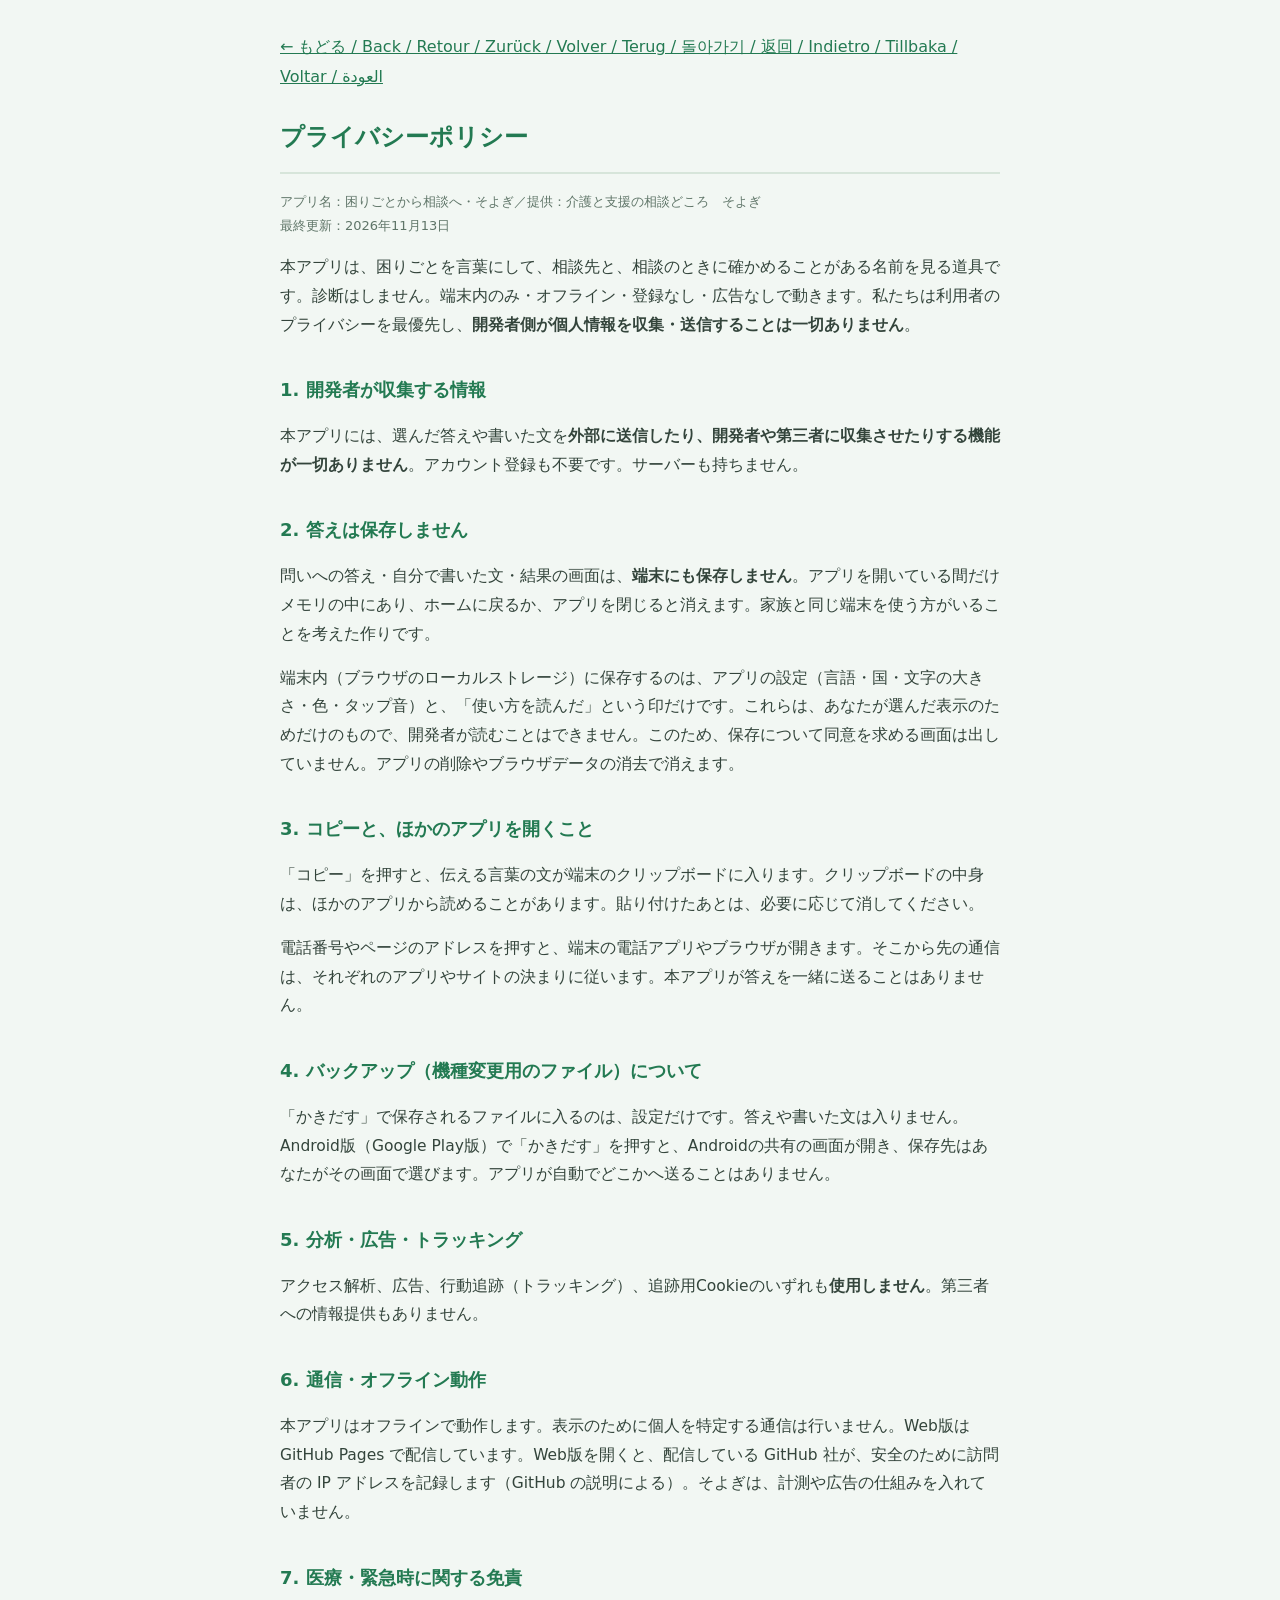
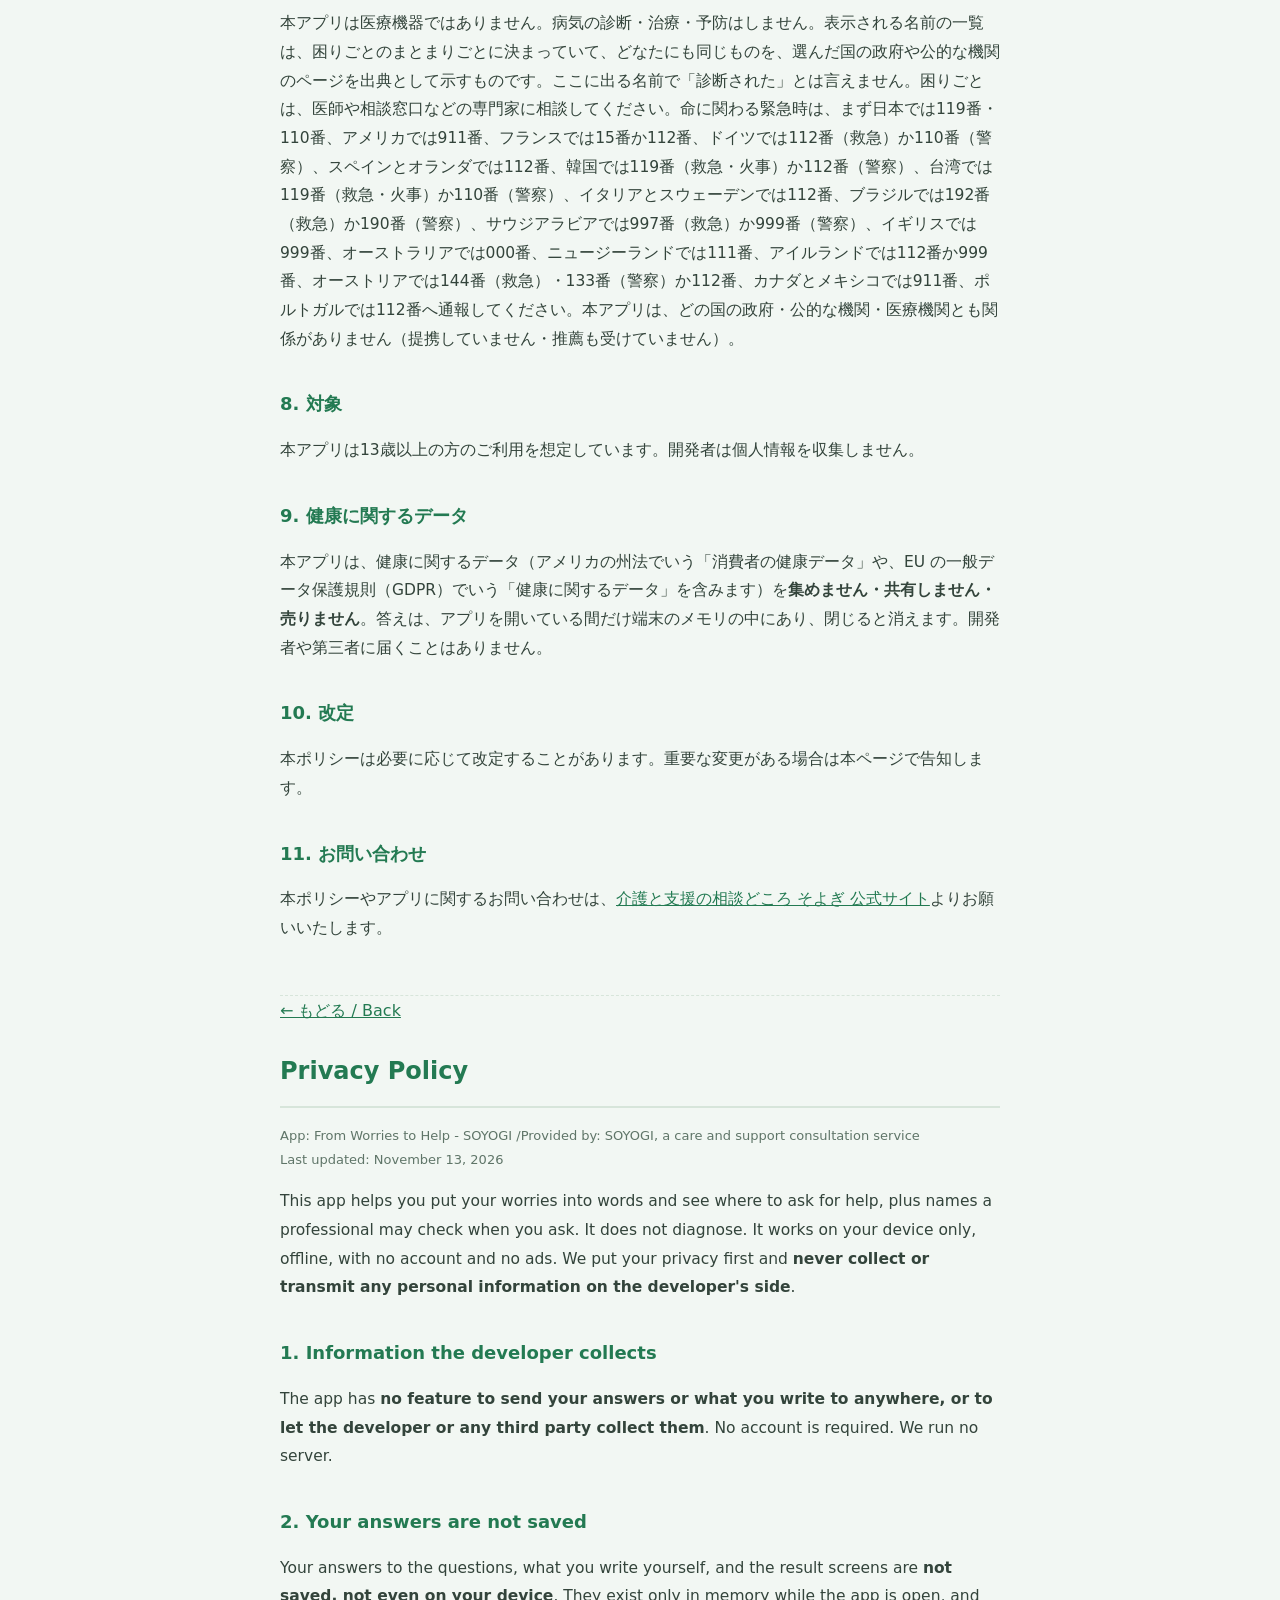
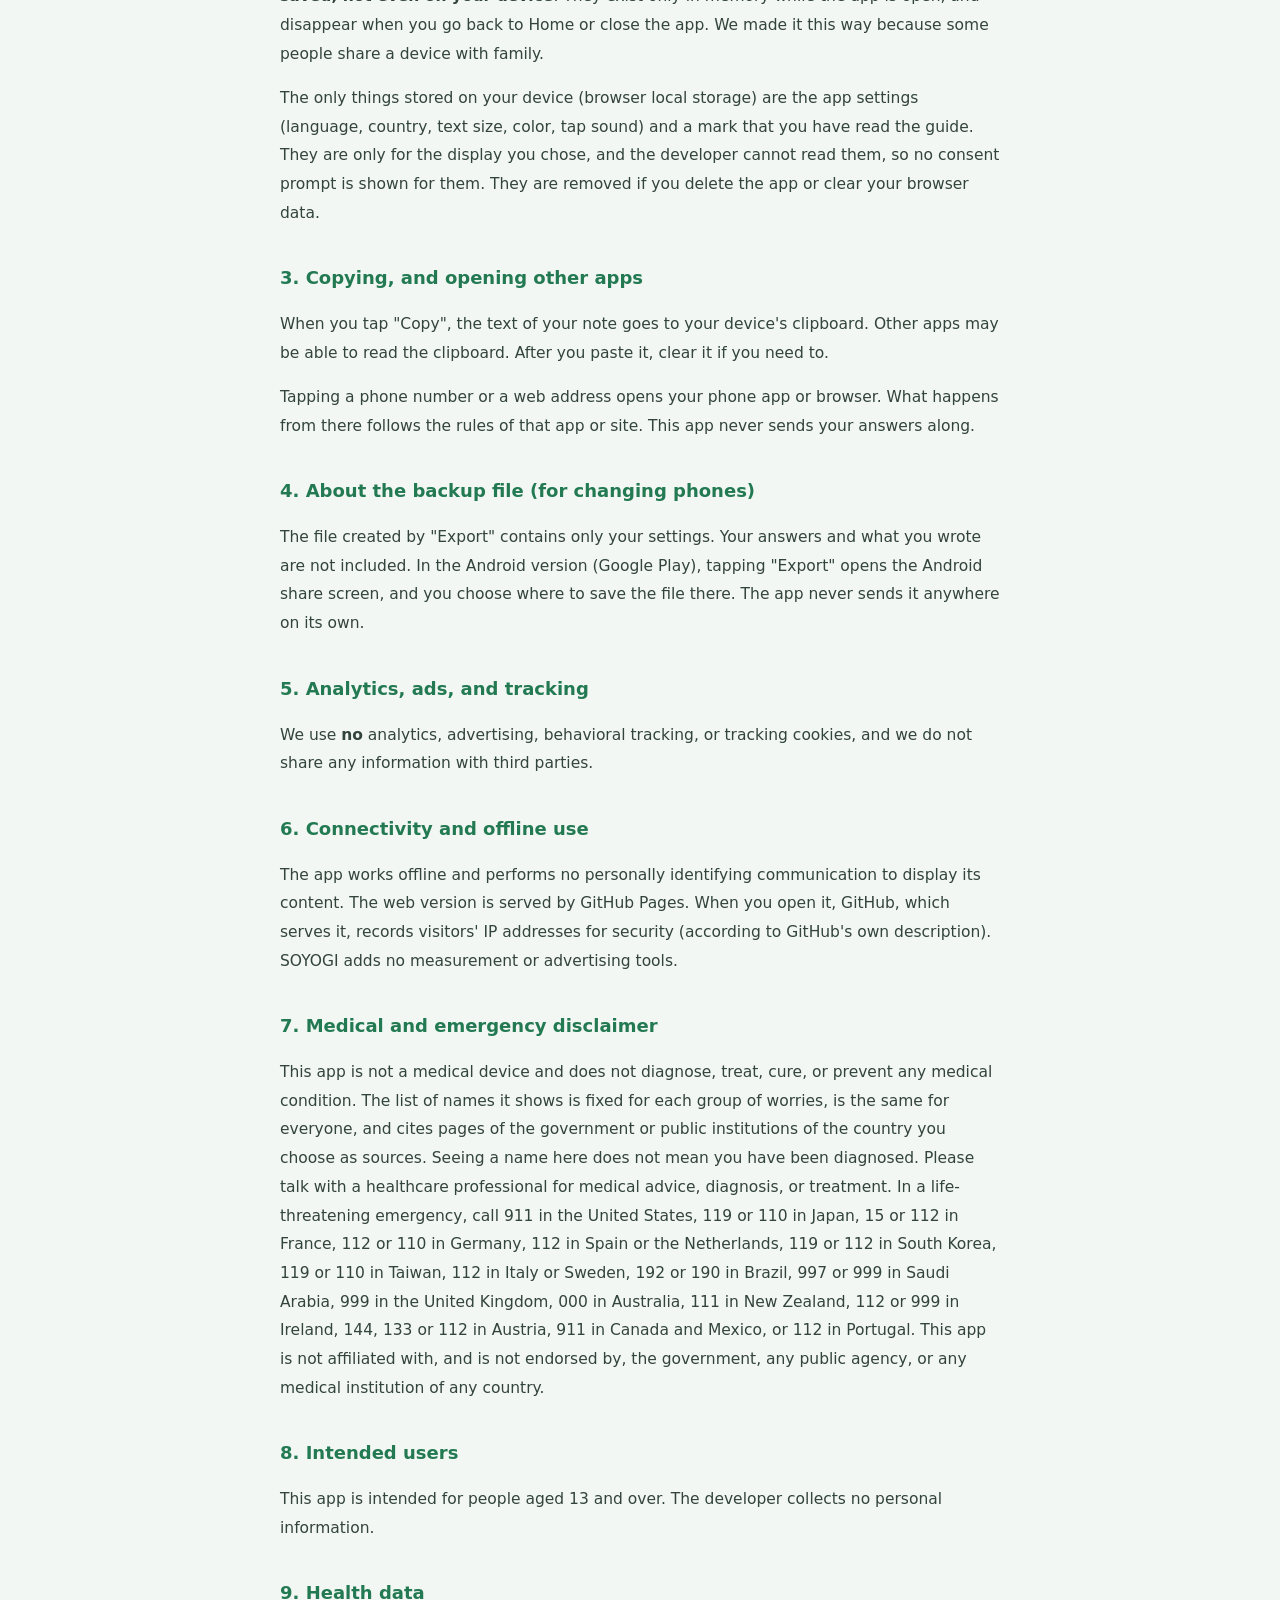
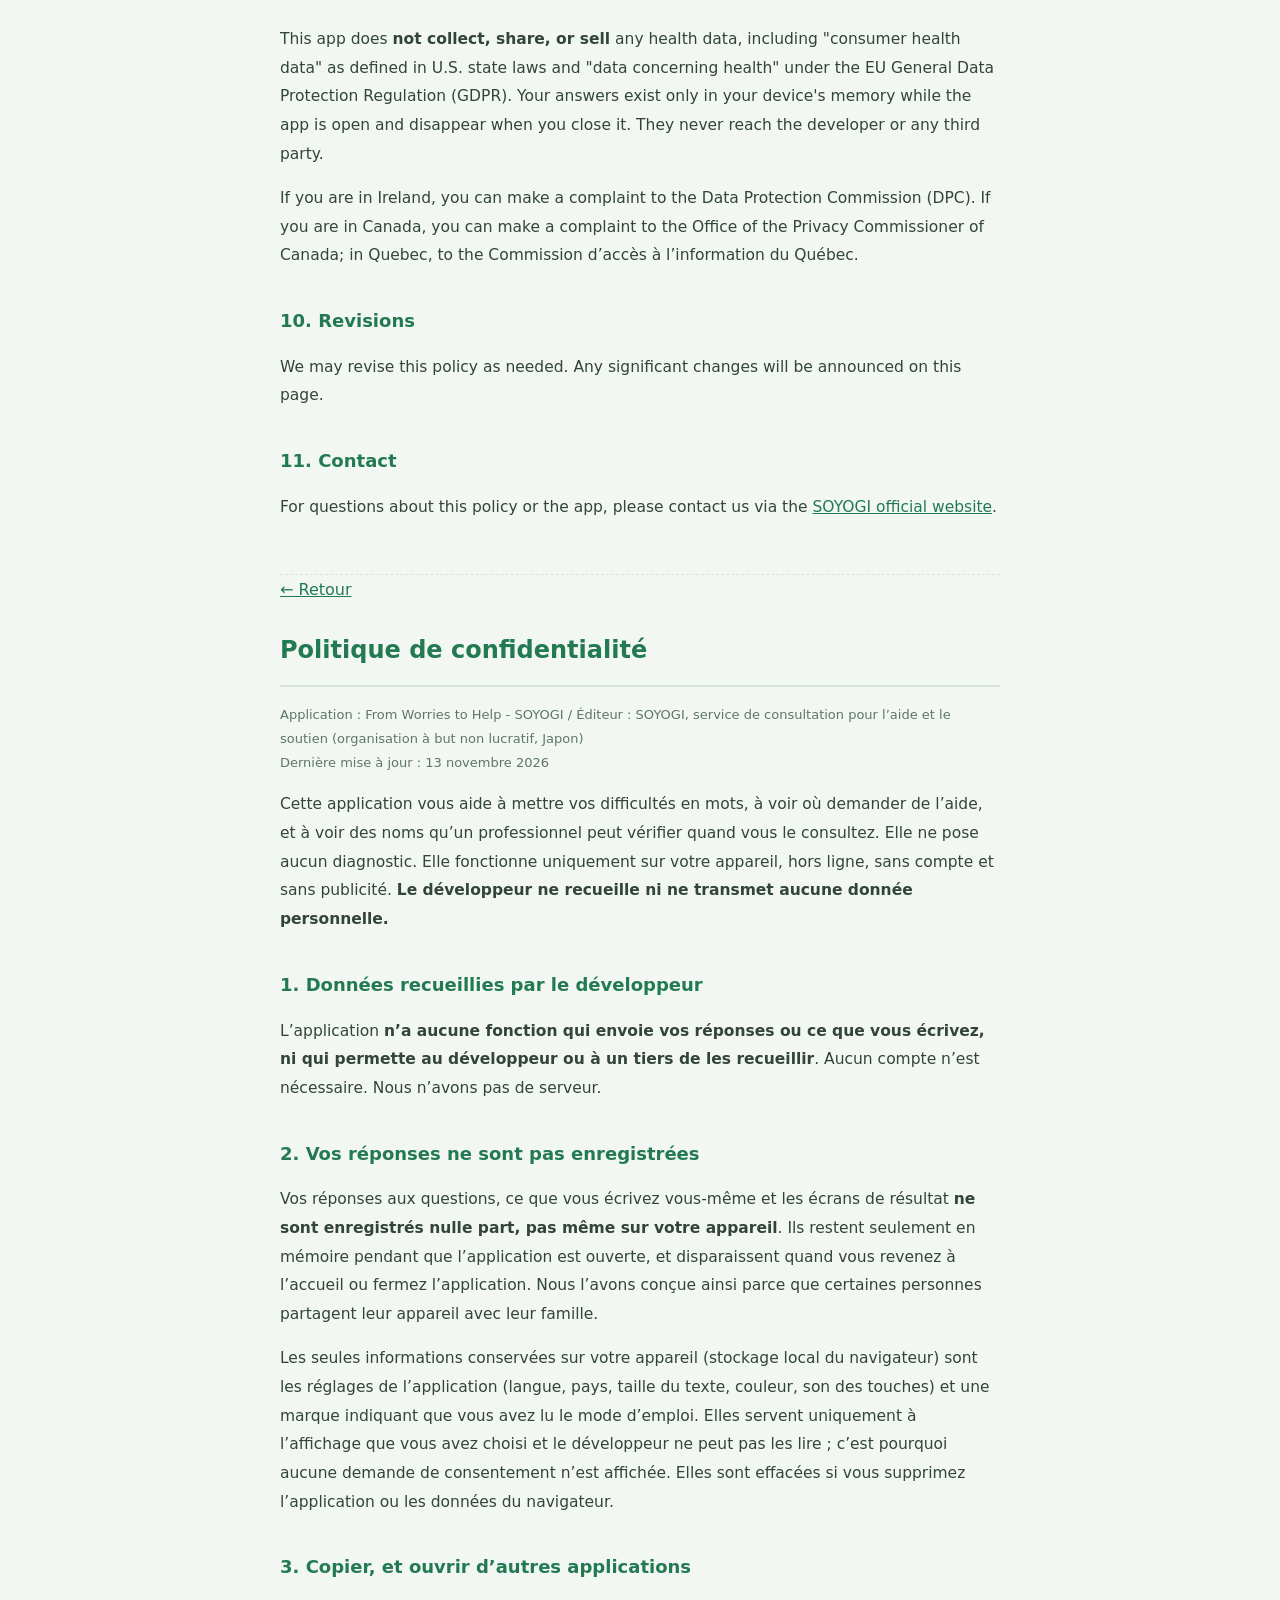
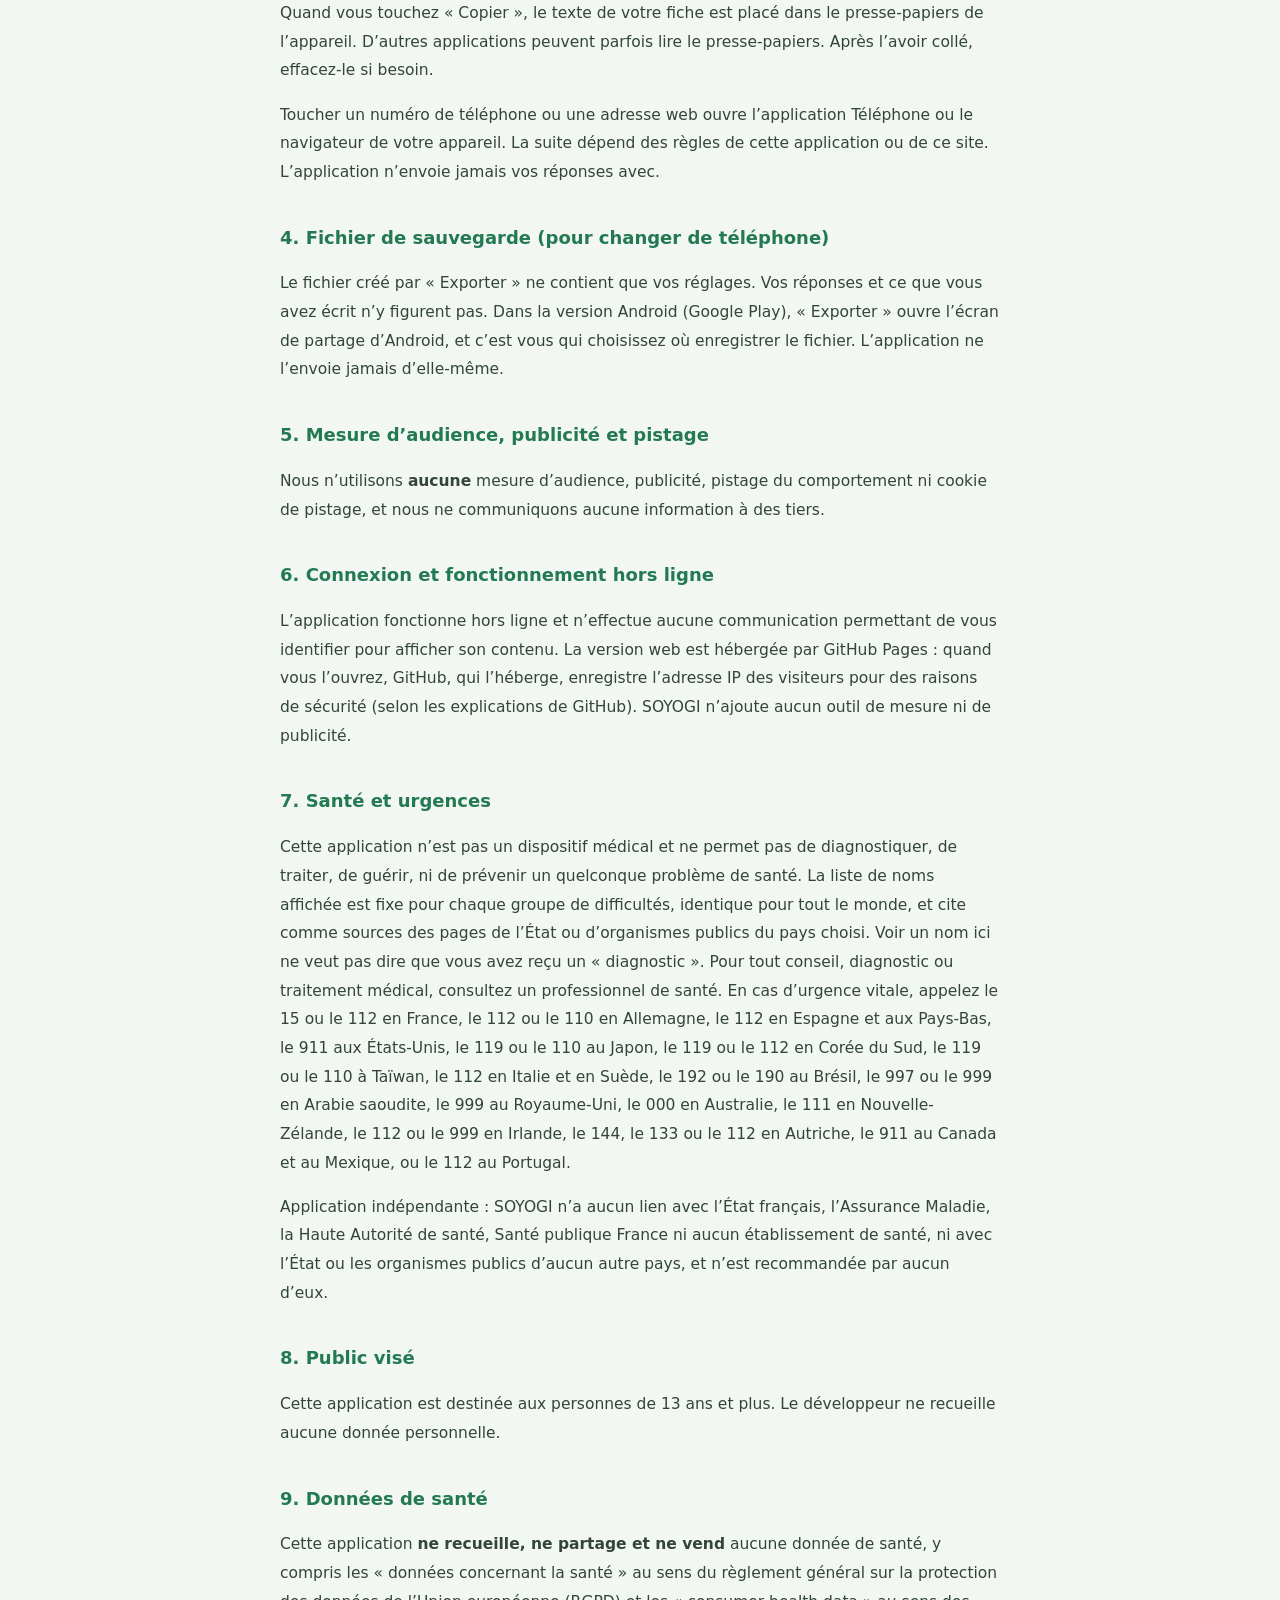
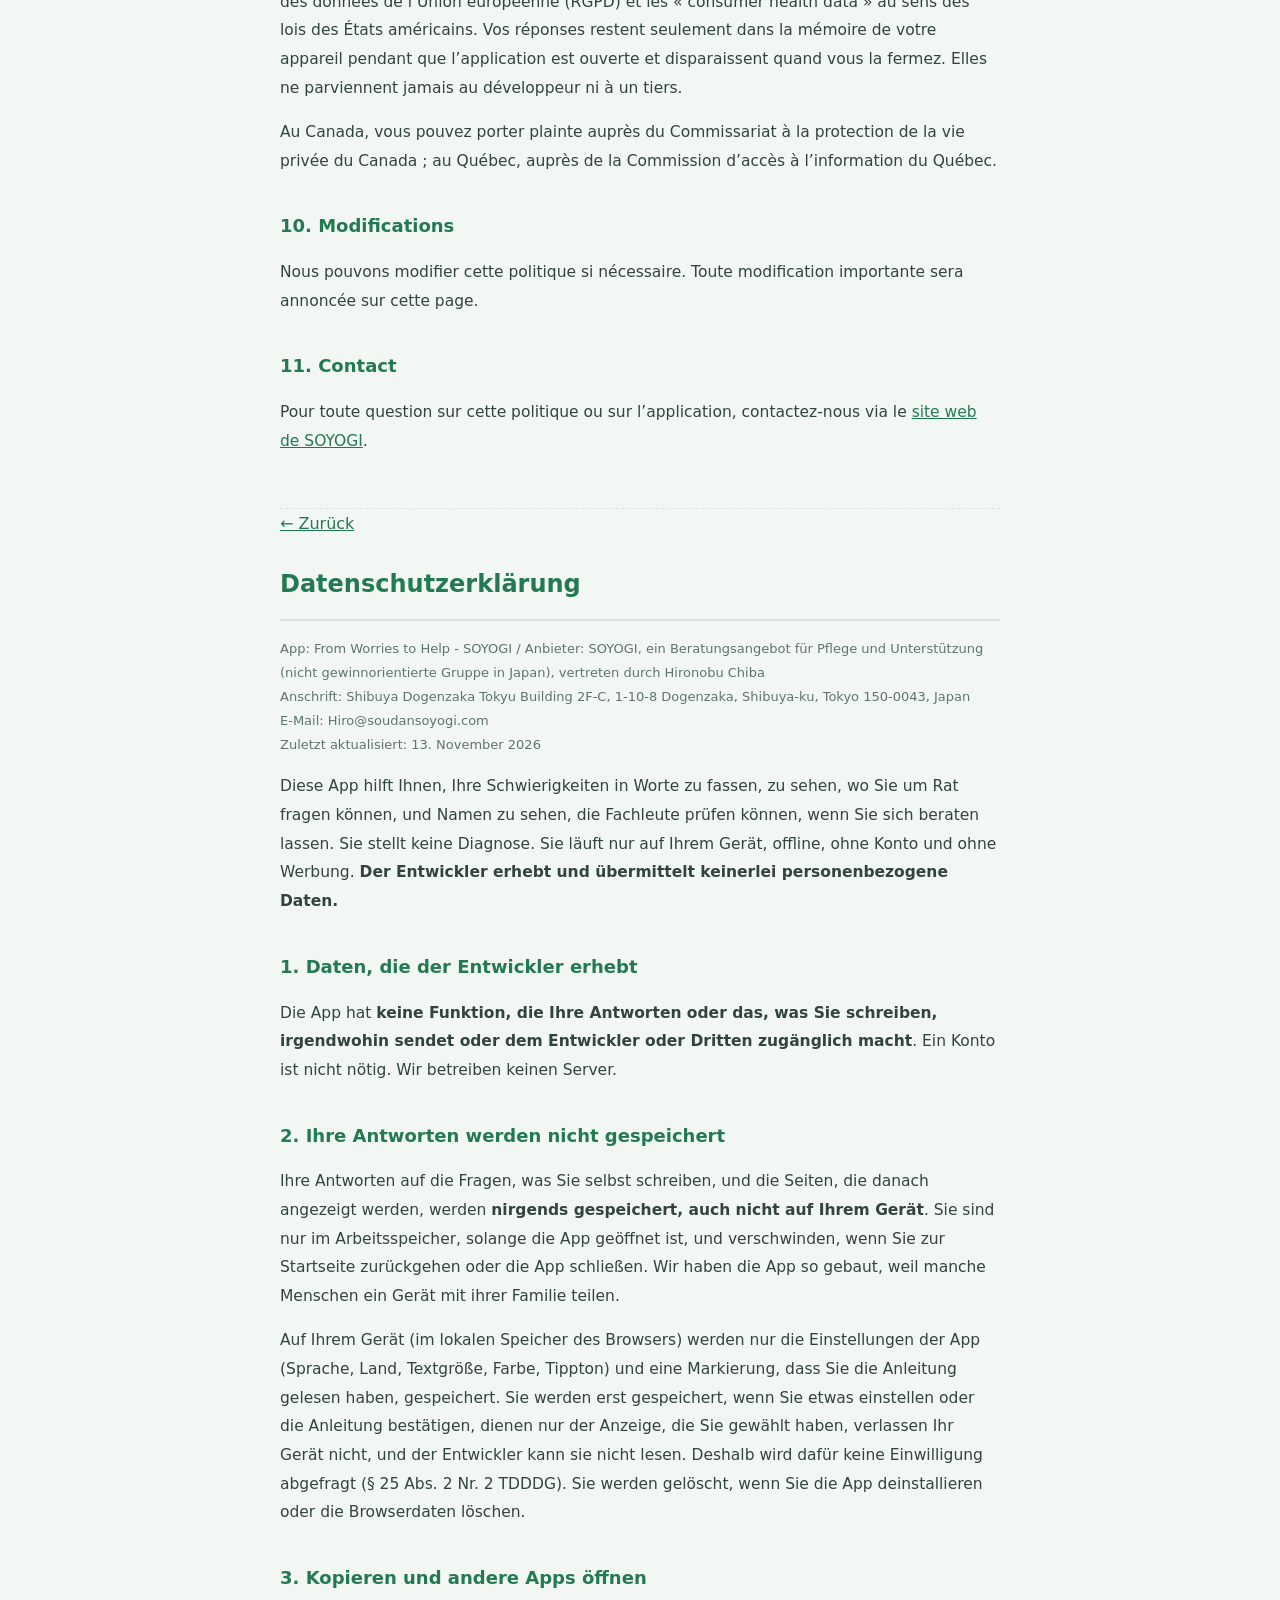
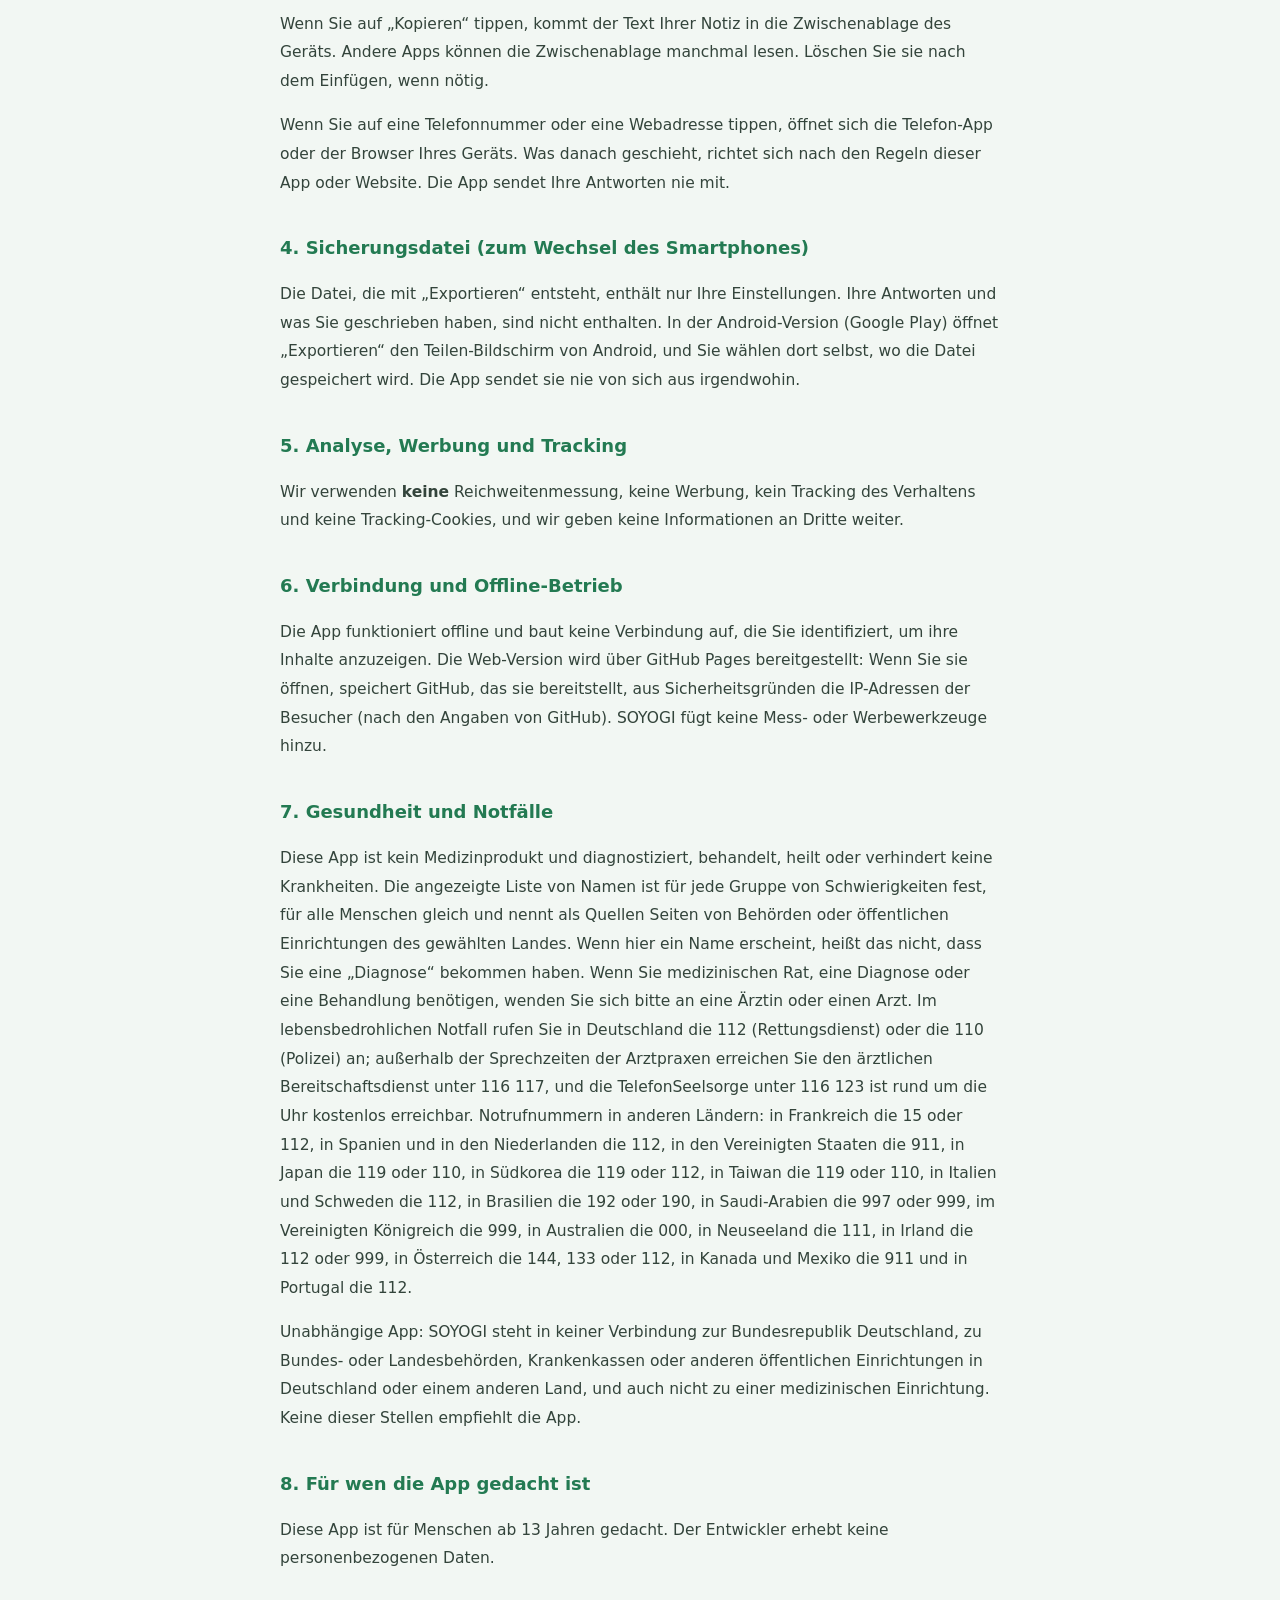
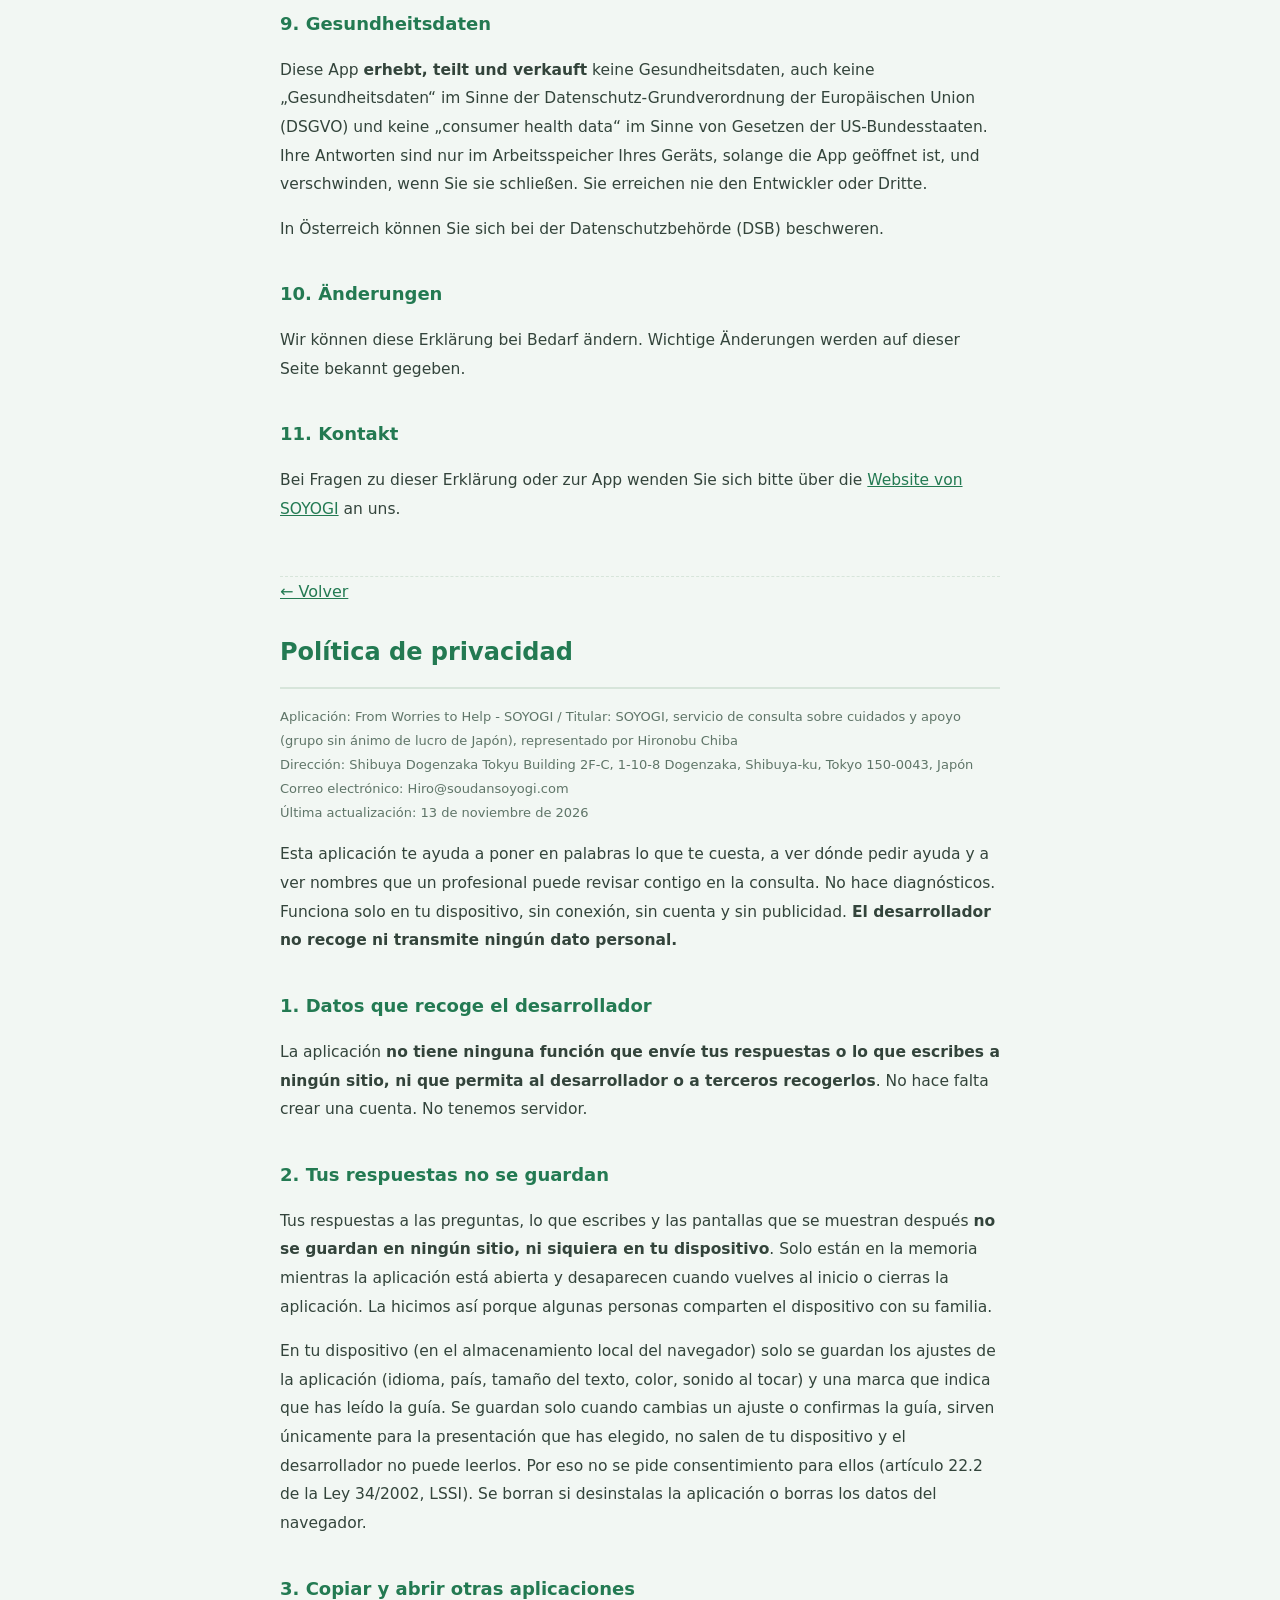
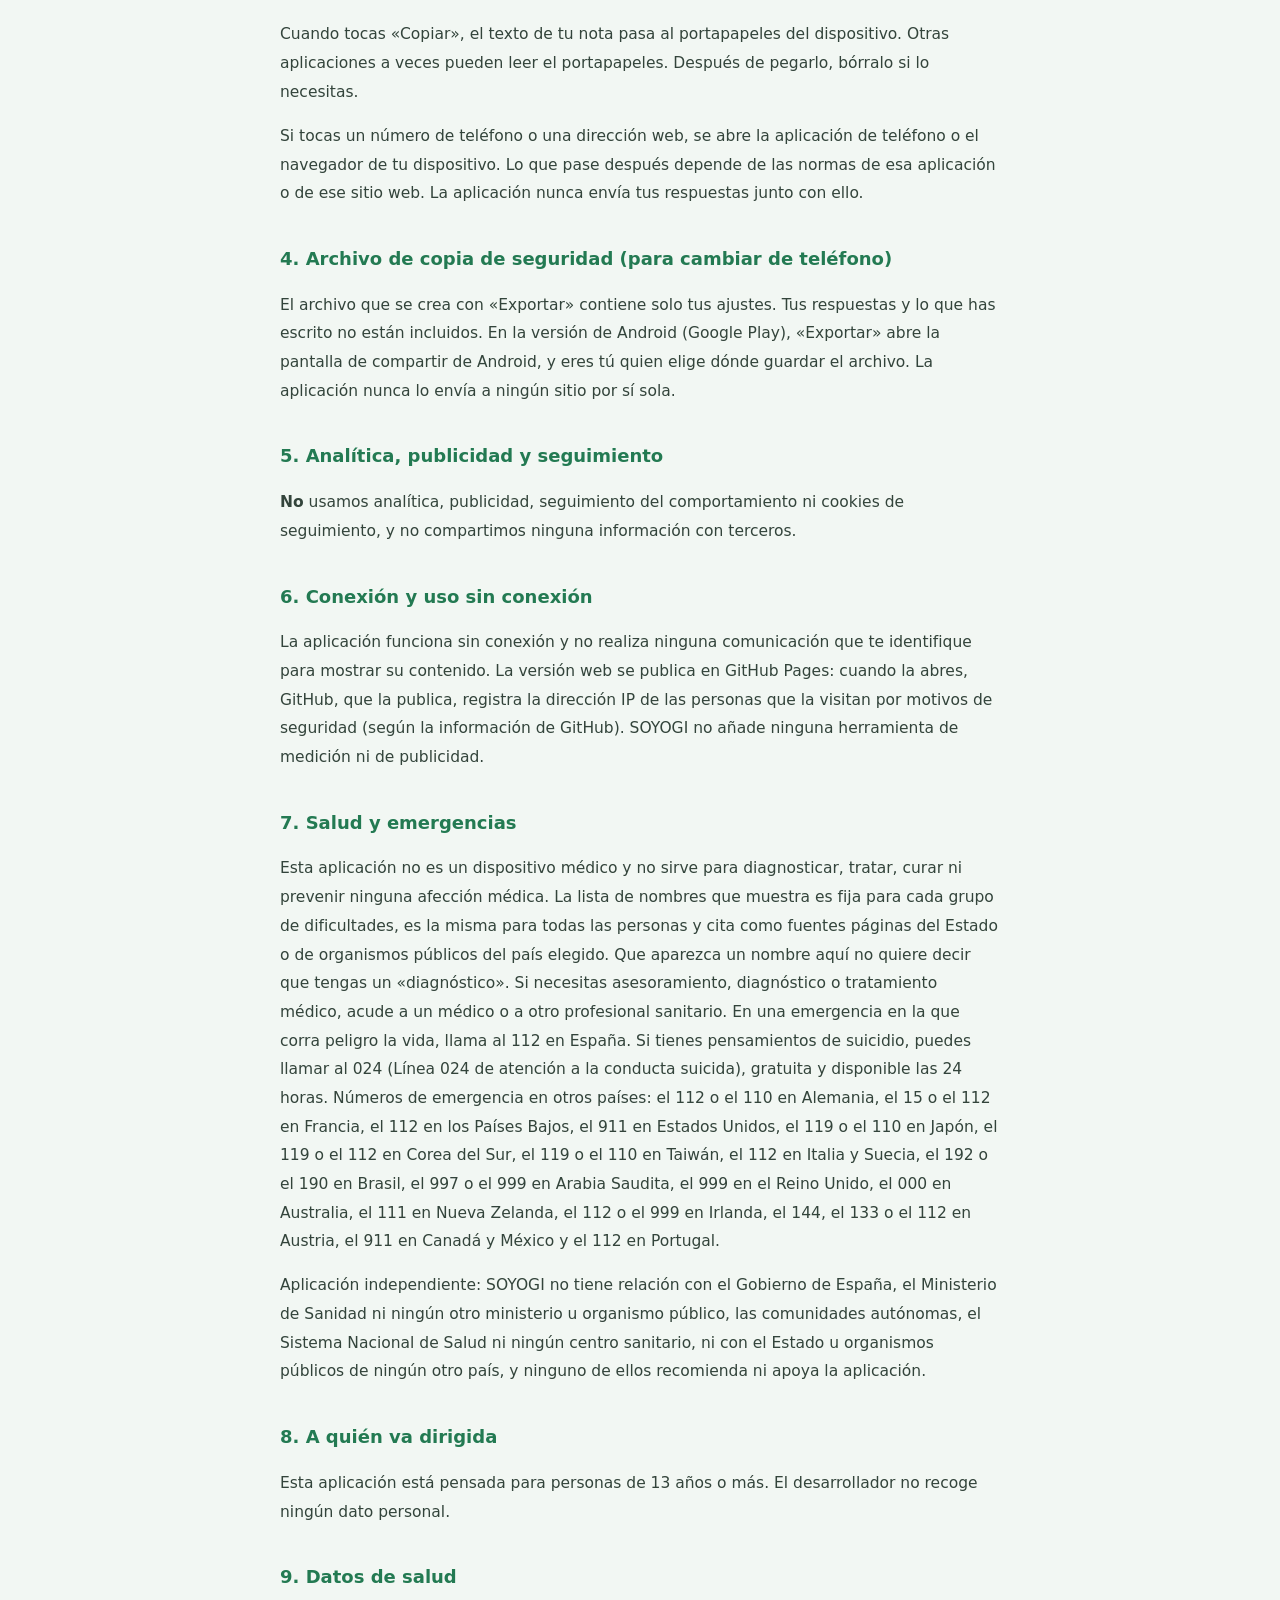
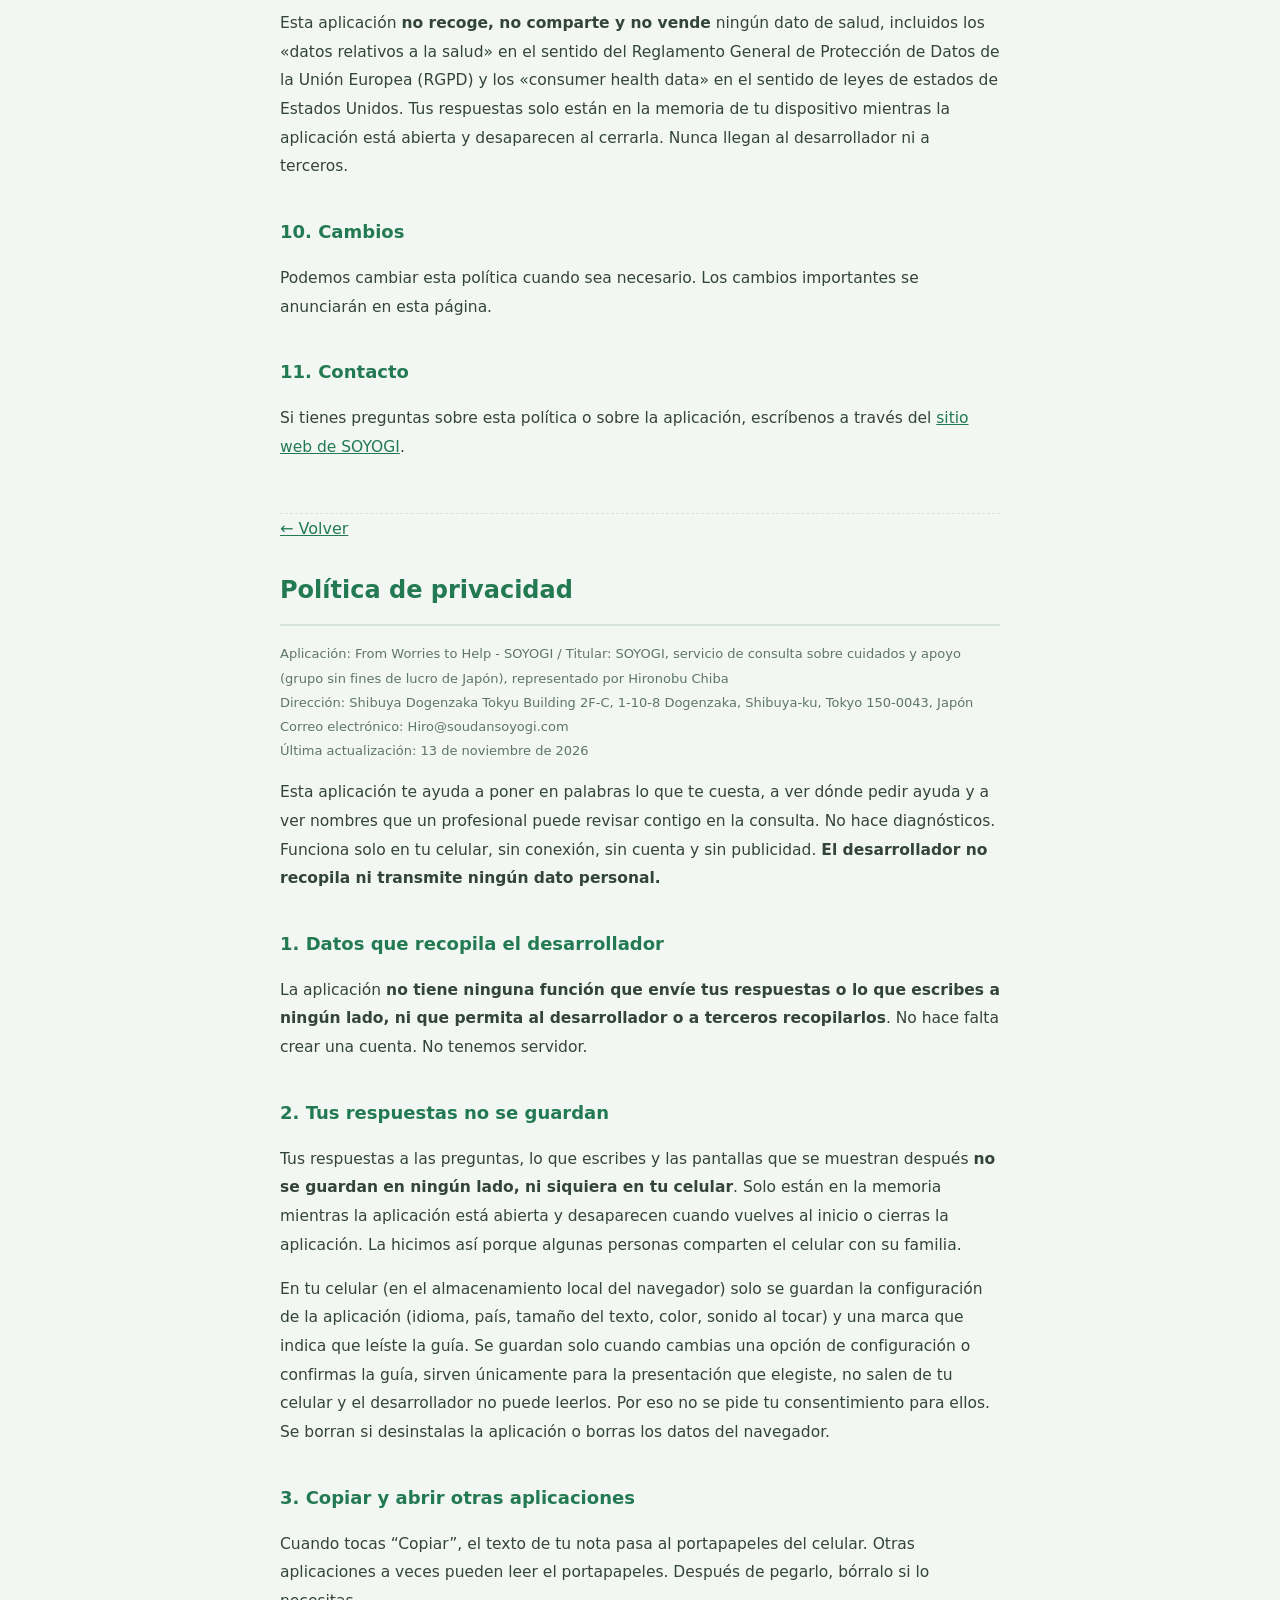
==== commit e9dfbbd5: "0.9.13: 20か国(アイルランド・オーストリア・カナダ・ポルトガル・メキシコを追加) Co-Authored-By: Claude Opus 5.5 <noreply@anthropic.com" ====
--- a/privacy.html
+++ b/privacy.html
@@ -26,7 +26,7 @@
 <main>
   <a class="back" href="./">← もどる / Back / Retour / Zurück / Volver / Terug / 돌아가기 / 返回 / Indietro / Tillbaka / Voltar / العودة</a>
   <h1>プライバシーポリシー</h1>
-  <p class="meta">アプリ名：困りごとから相談へ・そよぎ／提供：介護と支援の相談どころ　そよぎ<br>最終更新：2026年11月4日</p>
+  <p class="meta">アプリ名：困りごとから相談へ・そよぎ／提供：介護と支援の相談どころ　そよぎ<br>最終更新：2026年11月13日</p>
 
   <p>本アプリは、困りごとを言葉にして、相談先と、相談のときに確かめることがある名前を見る道具です。診断はしません。端末内のみ・オフライン・登録なし・広告なしで動きます。私たちは利用者のプライバシーを最優先し、<strong>開発者側が個人情報を収集・送信することは一切ありません</strong>。</p>
 
@@ -51,7 +51,7 @@
   <p>本アプリはオフラインで動作します。表示のために個人を特定する通信は行いません。Web版は GitHub Pages で配信しています。Web版を開くと、配信している GitHub 社が、安全のために訪問者の IP アドレスを記録します（GitHub の説明による）。そよぎは、計測や広告の仕組みを入れていません。</p>
 
   <h2>7. 医療・緊急時に関する免責</h2>
-  <p>本アプリは医療機器ではありません。病気の診断・治療・予防はしません。表示される名前の一覧は、困りごとのまとまりごとに決まっていて、どなたにも同じものを、選んだ国の政府や公的な機関のページを出典として示すものです。ここに出る名前で「診断された」とは言えません。困りごとは、医師や相談窓口などの専門家に相談してください。命に関わる緊急時は、まず日本では119番・110番、アメリカでは911番、フランスでは15番か112番、ドイツでは112番（救急）か110番（警察）、スペインとオランダでは112番、韓国では119番（救急・火事）か112番（警察）、台湾では119番（救急・火事）か110番（警察）、イタリアとスウェーデンでは112番、ブラジルでは192番（救急）か190番（警察）、サウジアラビアでは997番（救急）か999番（警察）、イギリスでは999番、オーストラリアでは000番、ニュージーランドでは111番へ通報してください。本アプリは、どの国の政府・公的な機関・医療機関とも関係がありません（提携していません・推薦も受けていません）。</p>
+  <p>本アプリは医療機器ではありません。病気の診断・治療・予防はしません。表示される名前の一覧は、困りごとのまとまりごとに決まっていて、どなたにも同じものを、選んだ国の政府や公的な機関のページを出典として示すものです。ここに出る名前で「診断された」とは言えません。困りごとは、医師や相談窓口などの専門家に相談してください。命に関わる緊急時は、まず日本では119番・110番、アメリカでは911番、フランスでは15番か112番、ドイツでは112番（救急）か110番（警察）、スペインとオランダでは112番、韓国では119番（救急・火事）か112番（警察）、台湾では119番（救急・火事）か110番（警察）、イタリアとスウェーデンでは112番、ブラジルでは192番（救急）か190番（警察）、サウジアラビアでは997番（救急）か999番（警察）、イギリスでは999番、オーストラリアでは000番、ニュージーランドでは111番、アイルランドでは112番か999番、オーストリアでは144番（救急）・133番（警察）か112番、カナダとメキシコでは911番、ポルトガルでは112番へ通報してください。本アプリは、どの国の政府・公的な機関・医療機関とも関係がありません（提携していません・推薦も受けていません）。</p>
 
   <h2>8. 対象</h2>
   <p>本アプリは13歳以上の方のご利用を想定しています。開発者は個人情報を収集しません。</p>
@@ -69,7 +69,7 @@
 
   <a class="back" href="./">← もどる / Back</a>
   <h1>Privacy Policy</h1>
-  <p class="meta">App: From Worries to Help - SOYOGI /Provided by: SOYOGI, a care and support consultation service<br>Last updated: November 4, 2026</p>
+  <p class="meta">App: From Worries to Help - SOYOGI /Provided by: SOYOGI, a care and support consultation service<br>Last updated: November 13, 2026</p>
 
   <p>This app helps you put your worries into words and see where to ask for help, plus names a professional may check when you ask. It does not diagnose. It works on your device only, offline, with no account and no ads. We put your privacy first and <strong>never collect or transmit any personal information on the developer's side</strong>.</p>
 
@@ -94,13 +94,15 @@
   <p>The app works offline and performs no personally identifying communication to display its content. The web version is served by GitHub Pages. When you open it, GitHub, which serves it, records visitors' IP addresses for security (according to GitHub's own description). SOYOGI adds no measurement or advertising tools.</p>
 
   <h2>7. Medical and emergency disclaimer</h2>
-  <p>This app is not a medical device and does not diagnose, treat, cure, or prevent any medical condition. The list of names it shows is fixed for each group of worries, is the same for everyone, and cites pages of the government or public institutions of the country you choose as sources. Seeing a name here does not mean you have been diagnosed. Please talk with a healthcare professional for medical advice, diagnosis, or treatment. In a life-threatening emergency, call 911 in the United States, 119 or 110 in Japan, 15 or 112 in France, 112 or 110 in Germany, 112 in Spain or the Netherlands, 119 or 112 in South Korea, 119 or 110 in Taiwan, 112 in Italy or Sweden, 192 or 190 in Brazil, 997 or 999 in Saudi Arabia, 999 in the United Kingdom, 000 in Australia, or 111 in New Zealand. This app is not affiliated with, and is not endorsed by, the government, any public agency, or any medical institution of any country.</p>
+  <p>This app is not a medical device and does not diagnose, treat, cure, or prevent any medical condition. The list of names it shows is fixed for each group of worries, is the same for everyone, and cites pages of the government or public institutions of the country you choose as sources. Seeing a name here does not mean you have been diagnosed. Please talk with a healthcare professional for medical advice, diagnosis, or treatment. In a life-threatening emergency, call 911 in the United States, 119 or 110 in Japan, 15 or 112 in France, 112 or 110 in Germany, 112 in Spain or the Netherlands, 119 or 112 in South Korea, 119 or 110 in Taiwan, 112 in Italy or Sweden, 192 or 190 in Brazil, 997 or 999 in Saudi Arabia, 999 in the United Kingdom, 000 in Australia, 111 in New Zealand, 112 or 999 in Ireland, 144, 133 or 112 in Austria, 911 in Canada and Mexico, or 112 in Portugal. This app is not affiliated with, and is not endorsed by, the government, any public agency, or any medical institution of any country.</p>
 
   <h2>8. Intended users</h2>
   <p>This app is intended for people aged 13 and over. The developer collects no personal information.</p>
 
   <h2>9. Health data</h2>
   <p>This app does <strong>not collect, share, or sell</strong> any health data, including "consumer health data" as defined in U.S. state laws and "data concerning health" under the EU General Data Protection Regulation (GDPR). Your answers exist only in your device's memory while the app is open and disappear when you close it. They never reach the developer or any third party.</p>
+
+  <p>If you are in Ireland, you can make a complaint to the Data Protection Commission (DPC). If you are in Canada, you can make a complaint to the Office of the Privacy Commissioner of Canada; in Quebec, to the Commission d’accès à l’information du Québec.</p>
 
   <h2>10. Revisions</h2>
   <p>We may revise this policy as needed. Any significant changes will be announced on this page.</p>
@@ -113,7 +115,7 @@
   <div lang="fr">
   <a class="back" href="./">← Retour</a>
   <h1>Politique de confidentialité</h1>
-  <p class="meta">Application : From Worries to Help - SOYOGI / Éditeur : SOYOGI, service de consultation pour l’aide et le soutien (organisation à but non lucratif, Japon)<br>Dernière mise à jour : 4 novembre 2026</p>
+  <p class="meta">Application : From Worries to Help - SOYOGI / Éditeur : SOYOGI, service de consultation pour l’aide et le soutien (organisation à but non lucratif, Japon)<br>Dernière mise à jour : 13 novembre 2026</p>
 
   <p>Cette application vous aide à mettre vos difficultés en mots, à voir où demander de l’aide, et à voir des noms qu’un professionnel peut vérifier quand vous le consultez. Elle ne pose aucun diagnostic. Elle fonctionne uniquement sur votre appareil, hors ligne, sans compte et sans publicité. <strong>Le développeur ne recueille ni ne transmet aucune donnée personnelle.</strong></p>
 
@@ -138,7 +140,7 @@
   <p>L’application fonctionne hors ligne et n’effectue aucune communication permettant de vous identifier pour afficher son contenu. La version web est hébergée par GitHub Pages : quand vous l’ouvrez, GitHub, qui l’héberge, enregistre l’adresse IP des visiteurs pour des raisons de sécurité (selon les explications de GitHub). SOYOGI n’ajoute aucun outil de mesure ni de publicité.</p>
 
   <h2>7. Santé et urgences</h2>
-  <p>Cette application n’est pas un dispositif médical et ne permet pas de diagnostiquer, de traiter, de guérir, ni de prévenir un quelconque problème de santé. La liste de noms affichée est fixe pour chaque groupe de difficultés, identique pour tout le monde, et cite comme sources des pages de l’État ou d’organismes publics du pays choisi. Voir un nom ici ne veut pas dire que vous avez reçu un « diagnostic ». Pour tout conseil, diagnostic ou traitement médical, consultez un professionnel de santé. En cas d’urgence vitale, appelez le 15 ou le 112 en France, le 112 ou le 110 en Allemagne, le 112 en Espagne et aux Pays-Bas, le 911 aux États-Unis, le 119 ou le 110 au Japon, le 119 ou le 112 en Corée du Sud, le 119 ou le 110 à Taïwan, le 112 en Italie et en Suède, le 192 ou le 190 au Brésil, le 997 ou le 999 en Arabie saoudite, le 999 au Royaume-Uni, le 000 en Australie, ou le 111 en Nouvelle-Zélande.</p>
+  <p>Cette application n’est pas un dispositif médical et ne permet pas de diagnostiquer, de traiter, de guérir, ni de prévenir un quelconque problème de santé. La liste de noms affichée est fixe pour chaque groupe de difficultés, identique pour tout le monde, et cite comme sources des pages de l’État ou d’organismes publics du pays choisi. Voir un nom ici ne veut pas dire que vous avez reçu un « diagnostic ». Pour tout conseil, diagnostic ou traitement médical, consultez un professionnel de santé. En cas d’urgence vitale, appelez le 15 ou le 112 en France, le 112 ou le 110 en Allemagne, le 112 en Espagne et aux Pays-Bas, le 911 aux États-Unis, le 119 ou le 110 au Japon, le 119 ou le 112 en Corée du Sud, le 119 ou le 110 à Taïwan, le 112 en Italie et en Suède, le 192 ou le 190 au Brésil, le 997 ou le 999 en Arabie saoudite, le 999 au Royaume-Uni, le 000 en Australie, le 111 en Nouvelle-Zélande, le 112 ou le 999 en Irlande, le 144, le 133 ou le 112 en Autriche, le 911 au Canada et au Mexique, ou le 112 au Portugal.</p>
   <p>Application indépendante : SOYOGI n’a aucun lien avec l’État français, l’Assurance Maladie, la Haute Autorité de santé, Santé publique France ni aucun établissement de santé, ni avec l’État ou les organismes publics d’aucun autre pays, et n’est recommandée par aucun d’eux.</p>
 
   <h2>8. Public visé</h2>
@@ -146,6 +148,8 @@
 
   <h2>9. Données de santé</h2>
   <p>Cette application <strong>ne recueille, ne partage et ne vend</strong> aucune donnée de santé, y compris les « données concernant la santé » au sens du règlement général sur la protection des données de l’Union européenne (RGPD) et les « consumer health data » au sens des lois des États américains. Vos réponses restent seulement dans la mémoire de votre appareil pendant que l’application est ouverte et disparaissent quand vous la fermez. Elles ne parviennent jamais au développeur ni à un tiers.</p>
+
+  <p>Au Canada, vous pouvez porter plainte auprès du Commissariat à la protection de la vie privée du Canada ; au Québec, auprès de la Commission d’accès à l’information du Québec.</p>
 
   <h2>10. Modifications</h2>
   <p>Nous pouvons modifier cette politique si nécessaire. Toute modification importante sera annoncée sur cette page.</p>
@@ -159,7 +163,7 @@
   <div lang="de">
   <a class="back" href="./">← Zurück</a>
   <h1>Datenschutzerklärung</h1>
-  <p class="meta">App: From Worries to Help - SOYOGI / Anbieter: SOYOGI, ein Beratungsangebot für Pflege und Unterstützung (nicht gewinnorientierte Gruppe in Japan), vertreten durch Hironobu Chiba<br>Anschrift: Shibuya Dogenzaka Tokyu Building 2F-C, 1-10-8 Dogenzaka, Shibuya-ku, Tokyo 150-0043, Japan<br>E-Mail: Hiro@soudansoyogi.com<br>Zuletzt aktualisiert: 4. November 2026</p>
+  <p class="meta">App: From Worries to Help - SOYOGI / Anbieter: SOYOGI, ein Beratungsangebot für Pflege und Unterstützung (nicht gewinnorientierte Gruppe in Japan), vertreten durch Hironobu Chiba<br>Anschrift: Shibuya Dogenzaka Tokyu Building 2F-C, 1-10-8 Dogenzaka, Shibuya-ku, Tokyo 150-0043, Japan<br>E-Mail: Hiro@soudansoyogi.com<br>Zuletzt aktualisiert: 13. November 2026</p>
 
   <p>Diese App hilft Ihnen, Ihre Schwierigkeiten in Worte zu fassen, zu sehen, wo Sie um Rat fragen können, und Namen zu sehen, die Fachleute prüfen können, wenn Sie sich beraten lassen. Sie stellt keine Diagnose. Sie läuft nur auf Ihrem Gerät, offline, ohne Konto und ohne Werbung. <strong>Der Entwickler erhebt und übermittelt keinerlei personenbezogene Daten.</strong></p>
 
@@ -184,7 +188,7 @@
   <p>Die App funktioniert offline und baut keine Verbindung auf, die Sie identifiziert, um ihre Inhalte anzuzeigen. Die Web-Version wird über GitHub Pages bereitgestellt: Wenn Sie sie öffnen, speichert GitHub, das sie bereitstellt, aus Sicherheitsgründen die IP-Adressen der Besucher (nach den Angaben von GitHub). SOYOGI fügt keine Mess- oder Werbewerkzeuge hinzu.</p>
 
   <h2>7. Gesundheit und Notfälle</h2>
-  <p>Diese App ist kein Medizinprodukt und diagnostiziert, behandelt, heilt oder verhindert keine Krankheiten. Die angezeigte Liste von Namen ist für jede Gruppe von Schwierigkeiten fest, für alle Menschen gleich und nennt als Quellen Seiten von Behörden oder öffentlichen Einrichtungen des gewählten Landes. Wenn hier ein Name erscheint, heißt das nicht, dass Sie eine „Diagnose“ bekommen haben. Wenn Sie medizinischen Rat, eine Diagnose oder eine Behandlung benötigen, wenden Sie sich bitte an eine Ärztin oder einen Arzt. Im lebensbedrohlichen Notfall rufen Sie in Deutschland die 112 (Rettungsdienst) oder die 110 (Polizei) an; außerhalb der Sprechzeiten der Arztpraxen erreichen Sie den ärztlichen Bereitschaftsdienst unter 116 117, und die TelefonSeelsorge unter 116 123 ist rund um die Uhr kostenlos erreichbar. Notrufnummern in anderen Ländern: in Frankreich die 15 oder 112, in Spanien und in den Niederlanden die 112, in den Vereinigten Staaten die 911, in Japan die 119 oder 110, in Südkorea die 119 oder 112, in Taiwan die 119 oder 110, in Italien und Schweden die 112, in Brasilien die 192 oder 190, in Saudi-Arabien die 997 oder 999, im Vereinigten Königreich die 999, in Australien die 000 und in Neuseeland die 111.</p>
+  <p>Diese App ist kein Medizinprodukt und diagnostiziert, behandelt, heilt oder verhindert keine Krankheiten. Die angezeigte Liste von Namen ist für jede Gruppe von Schwierigkeiten fest, für alle Menschen gleich und nennt als Quellen Seiten von Behörden oder öffentlichen Einrichtungen des gewählten Landes. Wenn hier ein Name erscheint, heißt das nicht, dass Sie eine „Diagnose“ bekommen haben. Wenn Sie medizinischen Rat, eine Diagnose oder eine Behandlung benötigen, wenden Sie sich bitte an eine Ärztin oder einen Arzt. Im lebensbedrohlichen Notfall rufen Sie in Deutschland die 112 (Rettungsdienst) oder die 110 (Polizei) an; außerhalb der Sprechzeiten der Arztpraxen erreichen Sie den ärztlichen Bereitschaftsdienst unter 116 117, und die TelefonSeelsorge unter 116 123 ist rund um die Uhr kostenlos erreichbar. Notrufnummern in anderen Ländern: in Frankreich die 15 oder 112, in Spanien und in den Niederlanden die 112, in den Vereinigten Staaten die 911, in Japan die 119 oder 110, in Südkorea die 119 oder 112, in Taiwan die 119 oder 110, in Italien und Schweden die 112, in Brasilien die 192 oder 190, in Saudi-Arabien die 997 oder 999, im Vereinigten Königreich die 999, in Australien die 000, in Neuseeland die 111, in Irland die 112 oder 999, in Österreich die 144, 133 oder 112, in Kanada und Mexiko die 911 und in Portugal die 112.</p>
   <p>Unabhängige App: SOYOGI steht in keiner Verbindung zur Bundesrepublik Deutschland, zu Bundes- oder Landesbehörden, Krankenkassen oder anderen öffentlichen Einrichtungen in Deutschland oder einem anderen Land, und auch nicht zu einer medizinischen Einrichtung. Keine dieser Stellen empfiehlt die App.</p>
 
   <h2>8. Für wen die App gedacht ist</h2>
@@ -192,6 +196,8 @@
 
   <h2>9. Gesundheitsdaten</h2>
   <p>Diese App <strong>erhebt, teilt und verkauft</strong> keine Gesundheitsdaten, auch keine „Gesundheitsdaten“ im Sinne der Datenschutz-Grundverordnung der Europäischen Union (DSGVO) und keine „consumer health data“ im Sinne von Gesetzen der US-Bundesstaaten. Ihre Antworten sind nur im Arbeitsspeicher Ihres Geräts, solange die App geöffnet ist, und verschwinden, wenn Sie sie schließen. Sie erreichen nie den Entwickler oder Dritte.</p>
+
+  <p>In Österreich können Sie sich bei der Datenschutzbehörde (DSB) beschweren.</p>
 
   <h2>10. Änderungen</h2>
   <p>Wir können diese Erklärung bei Bedarf ändern. Wichtige Änderungen werden auf dieser Seite bekannt gegeben.</p>
@@ -205,7 +211,7 @@
   <div lang="es">
   <a class="back" href="./">← Volver</a>
   <h1>Política de privacidad</h1>
-  <p class="meta">Aplicación: From Worries to Help - SOYOGI / Titular: SOYOGI, servicio de consulta sobre cuidados y apoyo (grupo sin ánimo de lucro de Japón), representado por Hironobu Chiba<br>Dirección: Shibuya Dogenzaka Tokyu Building 2F-C, 1-10-8 Dogenzaka, Shibuya-ku, Tokyo 150-0043, Japón<br>Correo electrónico: Hiro@soudansoyogi.com<br>Última actualización: 4 de noviembre de 2026</p>
+  <p class="meta">Aplicación: From Worries to Help - SOYOGI / Titular: SOYOGI, servicio de consulta sobre cuidados y apoyo (grupo sin ánimo de lucro de Japón), representado por Hironobu Chiba<br>Dirección: Shibuya Dogenzaka Tokyu Building 2F-C, 1-10-8 Dogenzaka, Shibuya-ku, Tokyo 150-0043, Japón<br>Correo electrónico: Hiro@soudansoyogi.com<br>Última actualización: 13 de noviembre de 2026</p>
 
   <p>Esta aplicación te ayuda a poner en palabras lo que te cuesta, a ver dónde pedir ayuda y a ver nombres que un profesional puede revisar contigo en la consulta. No hace diagnósticos. Funciona solo en tu dispositivo, sin conexión, sin cuenta y sin publicidad. <strong>El desarrollador no recoge ni transmite ningún dato personal.</strong></p>
 
@@ -230,7 +236,7 @@
   <p>La aplicación funciona sin conexión y no realiza ninguna comunicación que te identifique para mostrar su contenido. La versión web se publica en GitHub Pages: cuando la abres, GitHub, que la publica, registra la dirección IP de las personas que la visitan por motivos de seguridad (según la información de GitHub). SOYOGI no añade ninguna herramienta de medición ni de publicidad.</p>
 
   <h2>7. Salud y emergencias</h2>
-  <p>Esta aplicación no es un dispositivo médico y no sirve para diagnosticar, tratar, curar ni prevenir ninguna afección médica. La lista de nombres que muestra es fija para cada grupo de dificultades, es la misma para todas las personas y cita como fuentes páginas del Estado o de organismos públicos del país elegido. Que aparezca un nombre aquí no quiere decir que tengas un «diagnóstico». Si necesitas asesoramiento, diagnóstico o tratamiento médico, acude a un médico o a otro profesional sanitario. En una emergencia en la que corra peligro la vida, llama al 112 en España. Si tienes pensamientos de suicidio, puedes llamar al 024 (Línea 024 de atención a la conducta suicida), gratuita y disponible las 24 horas. Números de emergencia en otros países: el 112 o el 110 en Alemania, el 15 o el 112 en Francia, el 112 en los Países Bajos, el 911 en Estados Unidos, el 119 o el 110 en Japón, el 119 o el 112 en Corea del Sur, el 119 o el 110 en Taiwán, el 112 en Italia y Suecia, el 192 o el 190 en Brasil, el 997 o el 999 en Arabia Saudita, el 999 en el Reino Unido, el 000 en Australia y el 111 en Nueva Zelanda.</p>
+  <p>Esta aplicación no es un dispositivo médico y no sirve para diagnosticar, tratar, curar ni prevenir ninguna afección médica. La lista de nombres que muestra es fija para cada grupo de dificultades, es la misma para todas las personas y cita como fuentes páginas del Estado o de organismos públicos del país elegido. Que aparezca un nombre aquí no quiere decir que tengas un «diagnóstico». Si necesitas asesoramiento, diagnóstico o tratamiento médico, acude a un médico o a otro profesional sanitario. En una emergencia en la que corra peligro la vida, llama al 112 en España. Si tienes pensamientos de suicidio, puedes llamar al 024 (Línea 024 de atención a la conducta suicida), gratuita y disponible las 24 horas. Números de emergencia en otros países: el 112 o el 110 en Alemania, el 15 o el 112 en Francia, el 112 en los Países Bajos, el 911 en Estados Unidos, el 119 o el 110 en Japón, el 119 o el 112 en Corea del Sur, el 119 o el 110 en Taiwán, el 112 en Italia y Suecia, el 192 o el 190 en Brasil, el 997 o el 999 en Arabia Saudita, el 999 en el Reino Unido, el 000 en Australia, el 111 en Nueva Zelanda, el 112 o el 999 en Irlanda, el 144, el 133 o el 112 en Austria, el 911 en Canadá y México y el 112 en Portugal.</p>
   <p>Aplicación independiente: SOYOGI no tiene relación con el Gobierno de España, el Ministerio de Sanidad ni ningún otro ministerio u organismo público, las comunidades autónomas, el Sistema Nacional de Salud ni ningún centro sanitario, ni con el Estado u organismos públicos de ningún otro país, y ninguno de ellos recomienda ni apoya la aplicación.</p>
 
   <h2>8. A quién va dirigida</h2>
@@ -238,6 +244,53 @@
 
   <h2>9. Datos de salud</h2>
   <p>Esta aplicación <strong>no recoge, no comparte y no vende</strong> ningún dato de salud, incluidos los «datos relativos a la salud» en el sentido del Reglamento General de Protección de Datos de la Unión Europea (RGPD) y los «consumer health data» en el sentido de leyes de estados de Estados Unidos. Tus respuestas solo están en la memoria de tu dispositivo mientras la aplicación está abierta y desaparecen al cerrarla. Nunca llegan al desarrollador ni a terceros.</p>
+
+  <h2>10. Cambios</h2>
+  <p>Podemos cambiar esta política cuando sea necesario. Los cambios importantes se anunciarán en esta página.</p>
+
+  <h2>11. Contacto</h2>
+  <p>Si tienes preguntas sobre esta política o sobre la aplicación, escríbenos a través del <a href="https://soudansoyogi.com/" target="_blank" rel="noopener noreferrer">sitio web de SOYOGI</a>.</p>
+  </div>
+
+  <hr class="lang-sep">
+
+  <div lang="es-MX">
+  <a class="back" href="./">← Volver</a>
+  <h1>Política de privacidad</h1>
+  <p class="meta">Aplicación: From Worries to Help - SOYOGI / Titular: SOYOGI, servicio de consulta sobre cuidados y apoyo (grupo sin fines de lucro de Japón), representado por Hironobu Chiba<br>Dirección: Shibuya Dogenzaka Tokyu Building 2F-C, 1-10-8 Dogenzaka, Shibuya-ku, Tokyo 150-0043, Japón<br>Correo electrónico: Hiro@soudansoyogi.com<br>Última actualización: 13 de noviembre de 2026</p>
+
+  <p>Esta aplicación te ayuda a poner en palabras lo que te cuesta, a ver dónde pedir ayuda y a ver nombres que un profesional puede revisar contigo en la consulta. No hace diagnósticos. Funciona solo en tu celular, sin conexión, sin cuenta y sin publicidad. <strong>El desarrollador no recopila ni transmite ningún dato personal.</strong></p>
+
+  <h2>1. Datos que recopila el desarrollador</h2>
+  <p>La aplicación <strong>no tiene ninguna función que envíe tus respuestas o lo que escribes a ningún lado, ni que permita al desarrollador o a terceros recopilarlos</strong>. No hace falta crear una cuenta. No tenemos servidor.</p>
+
+  <h2>2. Tus respuestas no se guardan</h2>
+  <p>Tus respuestas a las preguntas, lo que escribes y las pantallas que se muestran después <strong>no se guardan en ningún lado, ni siquiera en tu celular</strong>. Solo están en la memoria mientras la aplicación está abierta y desaparecen cuando vuelves al inicio o cierras la aplicación. La hicimos así porque algunas personas comparten el celular con su familia.</p>
+  <p>En tu celular (en el almacenamiento local del navegador) solo se guardan la configuración de la aplicación (idioma, país, tamaño del texto, color, sonido al tocar) y una marca que indica que leíste la guía. Se guardan solo cuando cambias una opción de configuración o confirmas la guía, sirven únicamente para la presentación que elegiste, no salen de tu celular y el desarrollador no puede leerlos. Por eso no se pide tu consentimiento para ellos. Se borran si desinstalas la aplicación o borras los datos del navegador.</p>
+
+  <h2>3. Copiar y abrir otras aplicaciones</h2>
+  <p>Cuando tocas “Copiar”, el texto de tu nota pasa al portapapeles del celular. Otras aplicaciones a veces pueden leer el portapapeles. Después de pegarlo, bórralo si lo necesitas.</p>
+  <p>Si tocas un número de teléfono o una dirección web, se abre la aplicación de teléfono o el navegador de tu celular. Lo que pase después depende de las reglas de esa aplicación o de ese sitio web. La aplicación nunca envía tus respuestas junto con ello.</p>
+
+  <h2>4. Archivo de respaldo (para cambiar de celular)</h2>
+  <p>El archivo que se crea con “Exportar” contiene solo tu configuración. Tus respuestas y lo que escribiste no están incluidos. En la versión de Android (Google Play), “Exportar” abre la pantalla de compartir de Android, y tú eliges ahí dónde guardar el archivo. La aplicación nunca lo envía a ningún lado por sí sola.</p>
+
+  <h2>5. Analítica, publicidad y seguimiento</h2>
+  <p><strong>No</strong> usamos analítica, publicidad, seguimiento del comportamiento ni cookies de seguimiento, y no compartimos ninguna información con terceros.</p>
+
+  <h2>6. Conexión y uso sin conexión</h2>
+  <p>La aplicación funciona sin conexión y no realiza ninguna comunicación que te identifique para mostrar su contenido. La versión web se publica en GitHub Pages: cuando la abres, GitHub, que la publica, registra la dirección IP de las personas que la visitan por motivos de seguridad (según la información de GitHub). SOYOGI no agrega ninguna herramienta de medición ni de publicidad.</p>
+
+  <h2>7. Salud y emergencias</h2>
+  <p>Esta aplicación no es un dispositivo médico y no sirve para diagnosticar, tratar, curar ni prevenir ninguna afección médica. La lista de nombres que muestra es fija para cada grupo de dificultades, es la misma para todas las personas y cita como fuentes páginas del gobierno o de organismos públicos del país elegido. Que aparezca un nombre aquí no quiere decir que tengas un “diagnóstico”. Si necesitas asesoría, diagnóstico o tratamiento médico, acude con un médico o con otro profesional de la salud. En una emergencia en la que corra peligro la vida, llama al 911 en México. Números de emergencia en otros países: el 112 en España, el 112 o el 110 en Alemania, el 15 o el 112 en Francia, el 112 en los Países Bajos, el 911 en Estados Unidos, el 119 o el 110 en Japón, el 119 o el 112 en Corea del Sur, el 119 o el 110 en Taiwán, el 112 en Italia y Suecia, el 192 o el 190 en Brasil, el 997 o el 999 en Arabia Saudita, el 999 en el Reino Unido, el 000 en Australia, el 111 en Nueva Zelanda, el 112 o el 999 en Irlanda, el 144, el 133 o el 112 en Austria, el 911 en Canadá y el 112 en Portugal.</p>
+  <p>Aplicación independiente: SOYOGI no tiene relación con el Gobierno de México, la Secretaría de Salud ni ninguna otra secretaría u organismo público, los gobiernos de los estados, el IMSS, el ISSSTE ni ningún centro de salud, ni con el gobierno u organismos públicos de ningún otro país, y ninguno de ellos recomienda ni apoya la aplicación.</p>
+
+  <h2>8. A quién va dirigida</h2>
+  <p>Esta aplicación está pensada para personas de 13 años o más. El desarrollador no recopila ningún dato personal.</p>
+
+  <h2>9. Datos de salud</h2>
+  <p>Esta aplicación <strong>no recopila, no comparte y no vende</strong> ningún dato de salud, incluidos los “datos relativos a la salud” en el sentido del Reglamento General de Protección de Datos de la Unión Europea (RGPD) y los “consumer health data” en el sentido de leyes de estados de Estados Unidos. Tus respuestas solo están en la memoria de tu celular mientras la aplicación está abierta y desaparecen al cerrarla. Nunca llegan al desarrollador ni a terceros.</p>
+  <p>En México, la autoridad en materia de protección de datos personales en posesión de particulares es la Secretaría Anticorrupción y Buen Gobierno.</p>
 
   <h2>10. Cambios</h2>
   <p>Podemos cambiar esta política cuando sea necesario. Los cambios importantes se anunciarán en esta página.</p>
@@ -251,7 +304,7 @@
   <div lang="nl">
   <a class="back" href="./">← Terug</a>
   <h1>Privacybeleid</h1>
-  <p class="meta">App: From Worries to Help - SOYOGI / Aanbieder: SOYOGI, een plek voor gesprekken over zorg en ondersteuning (groep zonder winstoogmerk in Japan), vertegenwoordigd door Hironobu Chiba<br>Adres: Shibuya Dogenzaka Tokyu Building 2F-C, 1-10-8 Dogenzaka, Shibuya-ku, Tokyo 150-0043, Japan<br>E-mail: Hiro@soudansoyogi.com<br>Laatst bijgewerkt: 4 november 2026</p>
+  <p class="meta">App: From Worries to Help - SOYOGI / Aanbieder: SOYOGI, een plek voor gesprekken over zorg en ondersteuning (groep zonder winstoogmerk in Japan), vertegenwoordigd door Hironobu Chiba<br>Adres: Shibuya Dogenzaka Tokyu Building 2F-C, 1-10-8 Dogenzaka, Shibuya-ku, Tokyo 150-0043, Japan<br>E-mail: Hiro@soudansoyogi.com<br>Laatst bijgewerkt: 13 november 2026</p>
 
   <p>Deze app helpt je om in woorden te zetten waar je mee zit, om te zien waar je hulp kunt vragen, en om namen te zien die een zorgverlener samen met je kan nagaan als je hulp vraagt. De app stelt geen diagnose. De app werkt alleen op je apparaat, offline, zonder account en zonder advertenties. <strong>De ontwikkelaar verzamelt en verstuurt geen persoonsgegevens.</strong></p>
 
@@ -276,7 +329,7 @@
   <p>De app werkt offline en maakt geen verbinding die jou herkenbaar maakt om de inhoud te tonen. De webversie staat op GitHub Pages. Volgens GitHub wordt bij een bezoek het IP-adres van bezoekers vastgelegd om veiligheidsredenen. SOYOGI voegt geen meet- of advertentiehulpmiddelen toe.</p>
 
   <h2>7. Gezondheid en noodgevallen</h2>
-  <p>Deze app is geen medisch apparaat (medisch hulpmiddel) en kan geen medische aandoening diagnosticeren, behandelen, genezen of voorkomen. De lijst met namen is vast voor elke groep, voor iedereen hetzelfde, en noemt als bron pagina’s van de overheid of van openbare instanties uit het land dat je kiest. Als hier een naam staat, betekent dat niet dat je een ‘diagnose’ hebt. Raadpleeg voor medisch advies, een diagnose of een behandeling een zorgmedewerker, zoals je huisarts. Bel in Nederland 112 als iemands leven in gevaar is. Heb je gedachten aan zelfdoding? Bel dan 113 of 0800-0113, dag en nacht en gratis. Alarmnummers in andere landen: 112 in Spanje, 112 of 110 in Duitsland, 15 of 112 in Frankrijk, 911 in de Verenigde Staten, 119 of 110 in Japan, 119 of 112 in Zuid-Korea, 119 of 110 in Taiwan, 112 in Italië en Zweden, 192 of 190 in Brazilië, 997 of 999 in Saudi-Arabië, 999 in het Verenigd Koninkrijk, 000 in Australië en 111 in Nieuw-Zeeland.</p>
+  <p>Deze app is geen medisch apparaat (medisch hulpmiddel) en kan geen medische aandoening diagnosticeren, behandelen, genezen of voorkomen. De lijst met namen is vast voor elke groep, voor iedereen hetzelfde, en noemt als bron pagina’s van de overheid of van openbare instanties uit het land dat je kiest. Als hier een naam staat, betekent dat niet dat je een ‘diagnose’ hebt. Raadpleeg voor medisch advies, een diagnose of een behandeling een zorgmedewerker, zoals je huisarts. Bel in Nederland 112 als iemands leven in gevaar is. Heb je gedachten aan zelfdoding? Bel dan 113 of 0800-0113, dag en nacht en gratis. Alarmnummers in andere landen: 112 in Spanje, 112 of 110 in Duitsland, 15 of 112 in Frankrijk, 911 in de Verenigde Staten, 119 of 110 in Japan, 119 of 112 in Zuid-Korea, 119 of 110 in Taiwan, 112 in Italië en Zweden, 192 of 190 in Brazilië, 997 of 999 in Saudi-Arabië, 999 in het Verenigd Koninkrijk, 000 in Australië, 111 in Nieuw-Zeeland, 112 of 999 in Ierland, 144, 133 of 112 in Oostenrijk, 911 in Canada en Mexico en 112 in Portugal.</p>
   <p>Onafhankelijke app: SOYOGI is een groep zonder winstoogmerk uit Japan. De app heeft geen band met de Nederlandse overheid, de ministeries, het RIVM of andere overheidsinstanties, gemeenten, GGD’en, beroepsorganisaties of zorgaanbieders, of met de overheid van een ander land, en geen van hen beveelt de app aan of steunt haar.</p>
 
   <h2>8. Voor wie de app bedoeld is</h2>
@@ -297,7 +350,7 @@
   <div lang="ko">
   <a class="back" href="./">← 돌아가기</a>
   <h1>개인정보 처리방침</h1>
-  <p class="meta">앱: From Worries to Help - SOYOGI / 앱 제공자: SOYOGI(돌봄과 지원의 상담 공간, 일본의 비영리 임의단체), 대표 Hironobu Chiba<br>주소: Shibuya Dogenzaka Tokyu Building 2F-C, 1-10-8 Dogenzaka, Shibuya-ku, Tokyo 150-0043, Japan<br>전자우편: Hiro@soudansoyogi.com<br>최종 수정일: 2026년 11월 4일</p>
+  <p class="meta">앱: From Worries to Help - SOYOGI / 앱 제공자: SOYOGI(돌봄과 지원의 상담 공간, 일본의 비영리 임의단체), 대표 Hironobu Chiba<br>주소: Shibuya Dogenzaka Tokyu Building 2F-C, 1-10-8 Dogenzaka, Shibuya-ku, Tokyo 150-0043, Japan<br>전자우편: Hiro@soudansoyogi.com<br>최종 수정일: 2026년 11월 13일</p>
 
   <p>이 앱은 어려움을 말로 정리하고, 상담할 수 있는 곳과 상담할 때 함께 확인하는 경우가 있는 이름을 보는 도구입니다. 진단하지 않습니다. 기기 안에서만, 오프라인으로, 계정 없이, 광고 없이 작동합니다. <strong>개발자는 개인정보를 수집하거나 보내지 않습니다.</strong></p>
 
@@ -322,7 +375,7 @@
   <p>이 앱은 오프라인으로 작동하며, 내용을 보여 주기 위해 사용자를 알아볼 수 있는 통신을 하지 않습니다. 웹 버전은 GitHub Pages에 있습니다. GitHub에 따르면 방문할 때 보안을 위해 방문자의 IP 주소가 기록됩니다. SOYOGI는 측정 도구나 광고 도구를 넣지 않습니다.</p>
 
   <h2>7. 건강과 긴급한 때</h2>
-  <p>이 앱은 의료 기기가 아니며 어떠한 의학적 상태도 진단, 처치, 치료 또는 예방하지 않습니다. 이 앱은 의료기기가 아니므로 질병 유무를 판단할 수 없으며, 질병 유무 판단을 위해서는 의사의 검진이 필요합니다. 이름 목록은 묶음마다 정해져 있고 누구에게나 같으며, 고른 나라의 정부나 공공기관 페이지를 출처로 적습니다. 여기에 이름이 나와도 ‘진단’을 받았다는 뜻이 아닙니다. 의학적인 조언, 진단 또는 치료가 필요하면 의사 등 의료 전문가와 상담하십시오. 한국에서 목숨이 위험할 때, 갑자기 아프거나 다쳤을 때는 119, 범죄나 폭력으로 위험할 때는 112에 연락하십시오. 죽고 싶은 마음이 들 때는 자살예방상담전화 109(24시간)에 전화할 수 있습니다. 다른 나라의 긴급 번호: 네덜란드와 스페인 112, 독일 112 또는 110, 프랑스 15 또는 112, 미국 911, 일본 119 또는 110, 대만 119 또는 110, 이탈리아 112, 스웨덴 112, 브라질 192 또는 190, 사우디아라비아 997 또는 999, 영국 999, 오스트레일리아 000, 뉴질랜드 111.</p>
+  <p>이 앱은 의료 기기가 아니며 어떠한 의학적 상태도 진단, 처치, 치료 또는 예방하지 않습니다. 이 앱은 의료기기가 아니므로 질병 유무를 판단할 수 없으며, 질병 유무 판단을 위해서는 의사의 검진이 필요합니다. 이름 목록은 묶음마다 정해져 있고 누구에게나 같으며, 고른 나라의 정부나 공공기관 페이지를 출처로 적습니다. 여기에 이름이 나와도 ‘진단’을 받았다는 뜻이 아닙니다. 의학적인 조언, 진단 또는 치료가 필요하면 의사 등 의료 전문가와 상담하십시오. 한국에서 목숨이 위험할 때, 갑자기 아프거나 다쳤을 때는 119, 범죄나 폭력으로 위험할 때는 112에 연락하십시오. 죽고 싶은 마음이 들 때는 자살예방상담전화 109(24시간)에 전화할 수 있습니다. 다른 나라의 긴급 번호: 네덜란드와 스페인 112, 독일 112 또는 110, 프랑스 15 또는 112, 미국 911, 일본 119 또는 110, 대만 119 또는 110, 이탈리아 112, 스웨덴 112, 브라질 192 또는 190, 사우디아라비아 997 또는 999, 영국 999, 오스트레일리아 000, 뉴질랜드 111, 아일랜드 112 또는 999, 오스트리아 144·133 또는 112, 캐나다와 멕시코 911, 포르투갈 112.</p>
   <p>독립 앱입니다. SOYOGI는 일본의 비영리 임의단체이며, 대한민국 정부, 보건복지부, 질병관리청, 그 밖의 공공기관, 지방자치단체, 보건소, 전문가 단체, 의료기관, 그리고 다른 나라의 정부와 관계가 없고, 이들 기관이 이 앱을 추천하거나 지원하지 않습니다.</p>
 
   <h2>8. 대상</h2>
@@ -343,7 +396,7 @@
   <div lang="zh-Hant-TW">
   <a class="back" href="./">← 返回</a>
   <h1>隱私權政策</h1>
-  <p class="meta">應用程式：From Worries to Help - SOYOGI／提供者：SOYOGI（照護與支援的諮詢處，日本的非營利民間團體，未登記為法人），代表 Hironobu Chiba<br>地址：Shibuya Dogenzaka Tokyu Building 2F-C, 1-10-8 Dogenzaka, Shibuya-ku, Tokyo 150-0043, Japan<br>電子郵件：Hiro@soudansoyogi.com<br>最後更新：2026年11月4日</p>
+  <p class="meta">應用程式：From Worries to Help - SOYOGI／提供者：SOYOGI（照護與支援的諮詢處，日本的非營利民間團體，未登記為法人），代表 Hironobu Chiba<br>地址：Shibuya Dogenzaka Tokyu Building 2F-C, 1-10-8 Dogenzaka, Shibuya-ku, Tokyo 150-0043, Japan<br>電子郵件：Hiro@soudansoyogi.com<br>最後更新：2026年11月13日</p>
 
   <p>這個應用程式是把困擾整理成文字，並查看可以諮詢的地方，以及諮詢時有時會一起確認的名稱的工具。這不是診斷。只在裝置內、離線、不需註冊、沒有廣告的情況下運作。<strong>開發者不會蒐集或傳送個人資料。</strong></p>
 
@@ -368,7 +421,7 @@
   <p>這個應用程式可以離線運作，為了顯示內容，不會進行能辨認個人的通訊。網頁版放在 GitHub Pages。依 GitHub 的說明，為了安全，開啟網頁版時 GitHub 會記下訪客的 IP 位址。SOYOGI 沒有放入計量或廣告的工具。</p>
 
   <h2>7. 健康與緊急的時候</h2>
-  <p>這個應用程式不是醫療器材，不能判斷有沒有生病；有沒有生病，要由醫師看診來決定。名稱的一覽依困擾的類別固定，對每個人都一樣，並以所選國家的政府或公部門的網頁為出處。這裡出現某個名稱，不代表得到了「診斷」。需要醫療上的建議、診斷或就醫時，請找醫師等醫療人員。在臺灣，生命有危險、突然生病或受傷時請撥打119，遇到犯罪或暴力等危險時請撥打110。心裡很難受、需要有人聽您說時，可以撥打衛生福利部的安心專線1925（24小時、免付費）。其他國家的緊急電話：韓國 119 或 112、荷蘭與西班牙 112、德國 112 或 110、法國 15 或 112、美國 911、日本 119 或 110、義大利 112、瑞典 112、巴西 192 或 190、沙烏地阿拉伯 997 或 999、英國 999、澳洲 000、紐西蘭 111。</p>
+  <p>這個應用程式不是醫療器材，不能判斷有沒有生病；有沒有生病，要由醫師看診來決定。名稱的一覽依困擾的類別固定，對每個人都一樣，並以所選國家的政府或公部門的網頁為出處。這裡出現某個名稱，不代表得到了「診斷」。需要醫療上的建議、診斷或就醫時，請找醫師等醫療人員。在臺灣，生命有危險、突然生病或受傷時請撥打119，遇到犯罪或暴力等危險時請撥打110。心裡很難受、需要有人聽您說時，可以撥打衛生福利部的安心專線1925（24小時、免付費）。其他國家的緊急電話：韓國 119 或 112、荷蘭與西班牙 112、德國 112 或 110、法國 15 或 112、美國 911、日本 119 或 110、義大利 112、瑞典 112、巴西 192 或 190、沙烏地阿拉伯 997 或 999、英國 999、澳洲 000、紐西蘭 111、愛爾蘭 112 或 999、奧地利 144、133 或 112、加拿大與墨西哥 911、葡萄牙 112。</p>
   <p>這是獨立的應用程式。SOYOGI 是日本的非營利民間團體（未登記為法人），和臺灣的政府、衛生福利部、各機關、縣市政府、社區心理衛生中心、醫院、專業團體以及其他國家的政府都沒有關係。這些機關沒有推薦或支持這個應用程式。</p>
 
   <h2>8. 對象</h2>
@@ -389,7 +442,7 @@
   <div lang="it">
   <a class="back" href="./">← Indietro</a>
   <h1>Informativa sulla privacy</h1>
-  <p class="meta">App: From Worries to Help - SOYOGI / Gestore del servizio: SOYOGI, spazio di ascolto per l'assistenza e il sostegno (gruppo senza scopo di lucro, privo di personalità giuridica, con sede in Giappone), rappresentato da Hironobu Chiba<br>Indirizzo: Shibuya Dogenzaka Tokyu Building 2F-C, 1-10-8 Dogenzaka, Shibuya-ku, Tokyo 150-0043, Giappone<br>E-mail: Hiro@soudansoyogi.com<br>Ultimo aggiornamento: 4 novembre 2026</p>
+  <p class="meta">App: From Worries to Help - SOYOGI / Gestore del servizio: SOYOGI, spazio di ascolto per l'assistenza e il sostegno (gruppo senza scopo di lucro, privo di personalità giuridica, con sede in Giappone), rappresentato da Hironobu Chiba<br>Indirizzo: Shibuya Dogenzaka Tokyu Building 2F-C, 1-10-8 Dogenzaka, Shibuya-ku, Tokyo 150-0043, Giappone<br>E-mail: Hiro@soudansoyogi.com<br>Ultimo aggiornamento: 13 novembre 2026</p>
 
   <p>Questa app ti aiuta a mettere in parole le tue difficoltà, a vedere a chi puoi chiedere aiuto e a vedere alcuni nomi che un professionista può verificare con te quando ne parli. Funziona solo sul tuo dispositivo, offline, senza account e senza pubblicità. <strong>Lo sviluppatore non raccoglie e non trasmette alcun dato personale.</strong></p>
 
@@ -414,7 +467,7 @@
   <p>L'app funziona offline e non usa connessioni che ti rendano riconoscibile per mostrare i contenuti. La versione web è pubblicata su GitHub Pages: quando la apri, GitHub, che la pubblica, registra l'indirizzo IP di chi la visita per motivi di sicurezza (secondo le informazioni di GitHub). SOYOGI non aggiunge strumenti di misurazione o di pubblicità.</p>
 
   <h2>7. Salute ed emergenze</h2>
-  <p>Questa app non è un dispositivo medico e non diagnostica, tratta, cura o previene alcuna patologia. L'elenco di nomi è fisso per ogni gruppo di difficoltà, è uguale per tutti e indica come fonti pagine dello Stato o di enti pubblici del paese che scegli. Se qui compare un nome, questo non vuol dire che hai ricevuto una «diagnosi». Per le questioni di salute, rivolgiti al tuo medico di famiglia o a un altro professionista sanitario. Se una vita è in pericolo, in Italia chiama il 112 (numero unico di emergenza, gratuito). Numeri di emergenza in altri paesi: il 112 in Spagna e nei Paesi Bassi, il 112 o il 110 in Germania, il 15 o il 112 in Francia, il 911 negli Stati Uniti, il 119 o il 110 in Giappone, il 119 o il 112 in Corea del Sud, il 119 o il 110 a Taiwan, il 112 in Svezia, il 192 o il 190 in Brasile, il 997 o il 999 in Arabia Saudita, il 999 nel Regno Unito, lo 000 in Australia e il 111 in Nuova Zelanda.</p>
+  <p>Questa app non è un dispositivo medico e non diagnostica, tratta, cura o previene alcuna patologia. L'elenco di nomi è fisso per ogni gruppo di difficoltà, è uguale per tutti e indica come fonti pagine dello Stato o di enti pubblici del paese che scegli. Se qui compare un nome, questo non vuol dire che hai ricevuto una «diagnosi». Per le questioni di salute, rivolgiti al tuo medico di famiglia o a un altro professionista sanitario. Se una vita è in pericolo, in Italia chiama il 112 (numero unico di emergenza, gratuito). Numeri di emergenza in altri paesi: il 112 in Spagna e nei Paesi Bassi, il 112 o il 110 in Germania, il 15 o il 112 in Francia, il 911 negli Stati Uniti, il 119 o il 110 in Giappone, il 119 o il 112 in Corea del Sud, il 119 o il 110 a Taiwan, il 112 in Svezia, il 192 o il 190 in Brasile, il 997 o il 999 in Arabia Saudita, il 999 nel Regno Unito, lo 000 in Australia, il 111 in Nuova Zelanda, il 112 o il 999 in Irlanda, il 144, il 133 o il 112 in Austria, il 911 in Canada e in Messico e il 112 in Portogallo.</p>
   <p>App indipendente: SOYOGI è un gruppo senza scopo di lucro con sede in Giappone. Non ha alcun legame con il Governo italiano, il Ministero della Salute o altri ministeri, l'Istituto Superiore di Sanità, le Regioni, le aziende sanitarie locali, il Servizio sanitario nazionale, gli ordini professionali o le strutture sanitarie, né con lo Stato di altri paesi, e nessuno di loro raccomanda o sostiene l'app.</p>
 
   <h2>8. A chi è rivolta</h2>
@@ -435,7 +488,7 @@
   <div lang="sv">
   <a class="back" href="./">← Tillbaka</a>
   <h1>Integritetspolicy</h1>
-  <p class="meta">App: From Worries to Help - SOYOGI / Tjänsteleverantör: SOYOGI, en plats för samtal om omsorg och stöd (en ideell grupp i Japan utan juridisk person), företrädd av Hironobu Chiba<br>Adress: Shibuya Dogenzaka Tokyu Building 2F-C, 1-10-8 Dogenzaka, Shibuya-ku, Tokyo 150-0043, Japan<br>E-post: Hiro@soudansoyogi.com<br>Senast uppdaterad: 4 november 2026</p>
+  <p class="meta">App: From Worries to Help - SOYOGI / Tjänsteleverantör: SOYOGI, en plats för samtal om omsorg och stöd (en ideell grupp i Japan utan juridisk person), företrädd av Hironobu Chiba<br>Adress: Shibuya Dogenzaka Tokyu Building 2F-C, 1-10-8 Dogenzaka, Shibuya-ku, Tokyo 150-0043, Japan<br>E-post: Hiro@soudansoyogi.com<br>Senast uppdaterad: 13 november 2026</p>
 
   <p>Den här appen hjälper dig att sätta ord på det som är svårt, se vart du kan vända dig och se några namn som en yrkesperson kan titta närmare på tillsammans med dig när ni pratar. Den fungerar bara på din enhet, utan internet, utan konto och utan reklam. <strong>Utvecklaren samlar inte in och skickar inte några personuppgifter.</strong></p>
 
@@ -460,7 +513,7 @@
   <p>Appen fungerar utan internet och använder inga anslutningar som gör att du kan kännas igen för att visa innehållet. Webbversionen publiceras på GitHub Pages: när du öppnar den registrerar GitHub, som publicerar den, besökarens IP-adress av säkerhetsskäl (enligt GitHubs information). SOYOGI lägger inte till några verktyg för mätning eller reklam.</p>
 
   <h2>7. Hälsa och nödsituationer</h2>
-  <p>Den här appen är inte en medicinteknisk produkt och den diagnostiserar, behandlar, botar eller motverkar inga medicinska tillstånd. Listan med namn är fast för varje grupp av svårigheter, är densamma för alla och anger sidor från staten eller offentliga organ i det land du väljer som källor. Att ett namn visas här betyder inte att du har fått en diagnos. Kontakta vårdpersonal om du behöver medicinsk rådgivning, en diagnos eller behandling. Om ett liv är i fara, ring 112 i Sverige (det kostar inget att ringa). För råd om vård kan du ringa 1177 eller gå in på 1177.se. Nödnummer i andra länder: 112 i Italien, Spanien och Nederländerna, 112 eller 110 i Tyskland, 15 eller 112 i Frankrike, 911 i USA, 119 eller 110 i Japan, 119 eller 112 i Sydkorea, 119 eller 110 i Taiwan, 192 eller 190 i Brasilien, 997 eller 999 i Saudiarabien, 999 i Storbritannien, 000 i Australien och 111 i Nya Zeeland.</p>
+  <p>Den här appen är inte en medicinteknisk produkt och den diagnostiserar, behandlar, botar eller motverkar inga medicinska tillstånd. Listan med namn är fast för varje grupp av svårigheter, är densamma för alla och anger sidor från staten eller offentliga organ i det land du väljer som källor. Att ett namn visas här betyder inte att du har fått en diagnos. Kontakta vårdpersonal om du behöver medicinsk rådgivning, en diagnos eller behandling. Om ett liv är i fara, ring 112 i Sverige (det kostar inget att ringa). För råd om vård kan du ringa 1177 eller gå in på 1177.se. Nödnummer i andra länder: 112 i Italien, Spanien och Nederländerna, 112 eller 110 i Tyskland, 15 eller 112 i Frankrike, 911 i USA, 119 eller 110 i Japan, 119 eller 112 i Sydkorea, 119 eller 110 i Taiwan, 192 eller 190 i Brasilien, 997 eller 999 i Saudiarabien, 999 i Storbritannien, 000 i Australien, 111 i Nya Zeeland, 112 eller 999 i Irland, 144, 133 eller 112 i Österrike, 911 i Kanada och Mexiko och 112 i Portugal.</p>
   <p>Fristående app: SOYOGI är en ideell grupp i Japan utan juridisk person. SOYOGI har ingen koppling till Sveriges regering, Folkhälsomyndigheten, Socialstyrelsen, 1177, regionerna, kommunerna eller någon vårdgivare, eller till staten i något annat land, och ingen av dem rekommenderar eller står bakom appen.</p>
 
   <h2>8. Vem appen är till för</h2>
@@ -482,7 +535,7 @@
   <div lang="pt-BR">
   <a class="back" href="./">← Voltar</a>
   <h1>Política de privacidade</h1>
-  <p class="meta">App: From Worries to Help - SOYOGI / Responsável pelo app (controlador): SOYOGI, espaço de conversa sobre cuidado e apoio (grupo sem fins lucrativos, sem personalidade jurídica, com sede no Japão), representado por Hironobu Chiba<br>Endereço: Shibuya Dogenzaka Tokyu Building 2F-C, 1-10-8 Dogenzaka, Shibuya-ku, Tokyo 150-0043, Japão<br>E-mail: Hiro@soudansoyogi.com<br>Última atualização: 4 de novembro de 2026</p>
+  <p class="meta">App: From Worries to Help - SOYOGI / Responsável pelo app (controlador): SOYOGI, espaço de conversa sobre cuidado e apoio (grupo sem fins lucrativos, sem personalidade jurídica, com sede no Japão), representado por Hironobu Chiba<br>Endereço: Shibuya Dogenzaka Tokyu Building 2F-C, 1-10-8 Dogenzaka, Shibuya-ku, Tokyo 150-0043, Japão<br>E-mail: Hiro@soudansoyogi.com<br>Última atualização: 13 de novembro de 2026</p>
 
   <p>Este app ajuda você a colocar em palavras o que está difícil, a ver onde pedir ajuda e a ver alguns nomes que um profissional de saúde pode conferir com você quando vocês conversarem. Ele funciona só no seu aparelho, sem internet, sem conta e sem anúncios. <strong>O desenvolvedor não coleta nem envia nenhum dado pessoal.</strong></p>
 
@@ -507,7 +560,7 @@
   <p>O app funciona sem internet e não usa nenhuma conexão que permita reconhecer você para mostrar o conteúdo. A versão web é publicada no GitHub Pages: quando você a abre, o GitHub, que a publica, registra o endereço IP de quem visita, por motivos de segurança (segundo as informações do GitHub). A SOYOGI não acrescenta nenhuma ferramenta de medição ou de anúncios.</p>
 
   <h2>7. Saúde e emergências</h2>
-  <p>Este app não é um dispositivo médico e não faz diagnósticos, tratamentos, não cura e não previne nenhuma condição médica. A lista de nomes é fixa para cada grupo de dificuldades, é a mesma para todas as pessoas e indica como fonte páginas do governo ou de órgãos públicos do país que você escolher. Se um nome aparece aqui, isso não quer dizer que você recebeu um “diagnóstico”. É preciso consultar um profissional de saúde para orientações médicas, diagnóstico ou tratamento. No Brasil, em uma urgência ou emergência com risco de morte, ligue para o SAMU 192 (a ligação é gratuita e o serviço funciona 24 horas por dia). Se o perigo é imediato e há violência acontecendo agora, ligue 190. O CVV oferece apoio emocional pelo telefone 188, com ligação gratuita, 24 horas por dia. Números de emergência em outros países: 112 na Itália, na Espanha, nos Países Baixos e na Suécia, 112 ou 110 na Alemanha, 15 ou 112 na França, 911 nos Estados Unidos, 119 ou 110 no Japão, 119 ou 112 na Coreia do Sul e 119 ou 110 em Taiwan, 997 ou 999 na Arábia Saudita, 999 no Reino Unido, 000 na Austrália e 111 na Nova Zelândia.</p>
+  <p>Este app não é um dispositivo médico e não faz diagnósticos, tratamentos, não cura e não previne nenhuma condição médica. A lista de nomes é fixa para cada grupo de dificuldades, é a mesma para todas as pessoas e indica como fonte páginas do governo ou de órgãos públicos do país que você escolher. Se um nome aparece aqui, isso não quer dizer que você recebeu um “diagnóstico”. É preciso consultar um profissional de saúde para orientações médicas, diagnóstico ou tratamento. No Brasil, em uma urgência ou emergência com risco de morte, ligue para o SAMU 192 (a ligação é gratuita e o serviço funciona 24 horas por dia). Se o perigo é imediato e há violência acontecendo agora, ligue 190. O CVV oferece apoio emocional pelo telefone 188, com ligação gratuita, 24 horas por dia. Números de emergência em outros países: 112 na Itália, na Espanha, nos Países Baixos e na Suécia, 112 ou 110 na Alemanha, 15 ou 112 na França, 911 nos Estados Unidos, 119 ou 110 no Japão, 119 ou 112 na Coreia do Sul e 119 ou 110 em Taiwan, 997 ou 999 na Arábia Saudita, 999 no Reino Unido, 000 na Austrália, 111 na Nova Zelândia, 112 ou 999 na Irlanda, 144, 133 ou 112 na Áustria, 911 no Canadá e no México e 112 em Portugal.</p>
   <p>App independente: a SOYOGI é um grupo sem fins lucrativos, sem personalidade jurídica, com sede no Japão. Ela não tem relação com o Governo Federal, o Ministério da Saúde ou outros ministérios, o SUS, os estados, os municípios, os conselhos profissionais ou os serviços de saúde, nem com o governo de outros países, e nenhum deles recomenda ou apoia este app.</p>
 
   <h2>8. Para quem é este app</h2>
@@ -526,10 +579,57 @@
 
   <hr class="lang-sep">
 
+  <div lang="pt-PT">
+  <a class="back" href="./">← Voltar</a>
+  <h1>Política de privacidade</h1>
+  <p class="meta">Aplicação: From Worries to Help - SOYOGI / Responsável pela aplicação (responsável pelo tratamento): SOYOGI, espaço de conversa sobre cuidado e apoio (grupo sem fins lucrativos, sem personalidade jurídica, com sede no Japão), representado por Hironobu Chiba<br>Morada: Shibuya Dogenzaka Tokyu Building 2F-C, 1-10-8 Dogenzaka, Shibuya-ku, Tokyo 150-0043, Japão<br>E-mail: Hiro@soudansoyogi.com<br>Última atualização: 13 de novembro de 2026</p>
+
+  <p>Esta aplicação ajuda a pôr em palavras o que está difícil, a ver onde pedir ajuda e a ver alguns nomes que um profissional de saúde pode confirmar consigo quando conversarem. Funciona apenas no seu telemóvel, sem internet, sem conta e sem anúncios. <strong>O programador não recolhe nem envia nenhum dado pessoal.</strong></p>
+
+  <h2>1. Dados recolhidos pelo programador</h2>
+  <p>A aplicação <strong>não tem nenhuma função que envie as suas respostas ou o que escreve para algum lado, nem que permita ao programador ou a outras pessoas recolhê-los</strong>. Não precisa de criar uma conta. Não temos servidor.</p>
+
+  <h2>2. As suas respostas não são guardadas</h2>
+  <p>As suas respostas às perguntas, o que escreve e os ecrãs que aparecem depois <strong>não são guardados em lado nenhum, nem no seu telemóvel</strong>. Ficam apenas na memória enquanto a aplicação está aberta e desaparecem quando volta ao início ou fecha a aplicação. Fizemo-lo assim porque algumas pessoas partilham o telemóvel com a família.</p>
+  <p>No seu telemóvel (no armazenamento local do navegador) ficam guardadas apenas as definições que escolhe (idioma, país, tamanho do texto, cor, som ao tocar) e uma marca de que leu o guia. São guardadas só quando escolhe uma definição ou confirma o guia, servem apenas para mostrar a aplicação como escolheu, não saem do seu telemóvel e o programador não as consegue ler. Esta informação não identifica a pessoa e é necessária para o funcionamento que pediu; por isso, não pedimos o seu consentimento. É eliminada se desinstalar a aplicação ou eliminar os dados do navegador.</p>
+
+  <h2>3. Copiar e abrir outras aplicações</h2>
+  <p>Quando toca em «Copiar», o texto da sua nota vai para a área de transferência do telemóvel. Por vezes, outras aplicações conseguem ler a área de transferência. Depois de colar o texto, elimine-o se for preciso.</p>
+  <p>Se tocar num número de telefone ou num endereço da web, abre-se a aplicação de telefone ou o navegador do seu telemóvel. O que acontece a seguir segue as regras dessa aplicação ou desse site. Esta aplicação nunca envia as suas respostas juntamente.</p>
+
+  <h2>4. Ficheiro de cópia (para mudar de telemóvel)</h2>
+  <p>O ficheiro criado com «Exportar» contém apenas as suas definições. As suas respostas e o que escreveu não estão lá. Na versão para Android (Google Play), «Exportar» abre o ecrã de partilha do Android, e é o próprio utilizador quem escolhe aí onde guardar o ficheiro. A aplicação nunca envia o ficheiro para lado nenhum por conta própria.</p>
+
+  <h2>5. Estatísticas, anúncios e rastreamento</h2>
+  <p><strong>Não</strong> usamos estatísticas de acesso, anúncios, rastreamento de comportamento nem cookies de rastreamento, e não partilhamos informações com terceiros.</p>
+
+  <h2>6. Ligação e utilização sem internet</h2>
+  <p>A aplicação funciona sem internet e não usa nenhuma ligação que permita reconhecê-lo para mostrar o conteúdo. A versão web é publicada no GitHub Pages: quando a abre, o GitHub, que a publica, regista o endereço IP de quem a visita, por motivos de segurança (segundo as informações do GitHub). A SOYOGI não acrescenta nenhuma ferramenta de medição ou de anúncios.</p>
+
+  <h2>7. Saúde e emergências</h2>
+  <p>Esta aplicação não é um dispositivo médico e não faz diagnósticos nem tratamentos, não cura e não previne nenhuma condição médica. A lista de nomes é fixa para cada grupo de dificuldades, é a mesma para todas as pessoas e indica como fonte páginas do governo ou de organismos públicos do país que escolher. Se um nome aparece aqui, isso não quer dizer que recebeu um «diagnóstico». É preciso consultar um profissional de saúde para orientações médicas, diagnóstico ou tratamento. Numa urgência ou emergência com risco de vida, ligue para o 112 em Portugal (a chamada é gratuita e o serviço funciona 24 horas por dia). Números de emergência noutros países: 112 em Itália, em Espanha, nos Países Baixos e na Suécia, 112 ou 110 na Alemanha, 15 ou 112 em França, 911 nos Estados Unidos, 119 ou 110 no Japão, 119 ou 112 na Coreia do Sul, 119 ou 110 em Taiwan, 192 ou 190 no Brasil, 997 ou 999 na Arábia Saudita, 999 no Reino Unido, 000 na Austrália, 111 na Nova Zelândia, 112 ou 999 na Irlanda, 144, 133 ou 112 na Áustria e 911 no Canadá e no México.</p>
+  <p>Aplicação independente: a SOYOGI é um grupo sem fins lucrativos, sem personalidade jurídica, com sede no Japão. Não tem relação com o Governo de Portugal, o Ministério da Saúde ou outros ministérios, o Serviço Nacional de Saúde, as autarquias, as ordens profissionais ou os serviços de saúde, nem com o governo de outros países, e nenhum deles recomenda ou apoia esta aplicação.</p>
+
+  <h2>8. A quem se destina esta aplicação</h2>
+  <p>Esta aplicação destina-se a pessoas com 13 anos ou mais. O programador não recolhe dados pessoais.</p>
+
+  <h2>9. Dados de saúde</h2>
+  <p>Esta aplicação <strong>não recolhe, não partilha e não vende</strong> dados de saúde, incluindo os «dados relativos à saúde» na aceção do Regulamento Geral sobre a Proteção de Dados da União Europeia (RGPD) e os «consumer health data» na aceção de leis de estados dos Estados Unidos. As suas respostas ficam apenas na memória do seu telemóvel enquanto a aplicação está aberta e desaparecem quando a fecha. Nunca chegam ao programador nem a outras pessoas.</p>
+  <p>Se considerar que os seus dados pessoais estão a ser tratados de forma incorreta, pode apresentar uma reclamação à Comissão Nacional de Proteção de Dados (CNPD).</p>
+
+  <h2>10. Alterações</h2>
+  <p>Podemos alterar esta política quando for necessário. As alterações importantes serão anunciadas nesta página.</p>
+
+  <h2>11. Contacto</h2>
+  <p>Se tiver perguntas sobre esta política ou sobre a aplicação, escreva-nos através do <a href="https://soudansoyogi.com/" target="_blank" rel="noopener noreferrer">sítio web da SOYOGI</a>.</p>
+  </div>
+
+  <hr class="lang-sep">
+
   <div lang="ar" dir="rtl">
   <a class="back" href="./">→ العودة</a>
   <h1>سياسة الخصوصية</h1>
-  <p class="meta">التطبيق: From Worries to Help - SOYOGI / الجهة المسؤولة عن التطبيق (المتحكم في البيانات): SOYOGI، مساحة للحديث عن الرعاية والدعم (مجموعة غير ربحية دون شخصية اعتبارية، ومقرها اليابان)، يمثلها هيرونوبو تشيبا (Hironobu Chiba)<br>العنوان: Shibuya Dogenzaka Tokyu Building 2F-C, 1-10-8 Dogenzaka, Shibuya-ku, Tokyo 150-0043, اليابان<br>البريد الإلكتروني: Hiro@soudansoyogi.com<br>آخر تحديث: 4 نوفمبر 2026</p>
+  <p class="meta">التطبيق: From Worries to Help - SOYOGI / الجهة المسؤولة عن التطبيق (المتحكم في البيانات): SOYOGI، مساحة للحديث عن الرعاية والدعم (مجموعة غير ربحية دون شخصية اعتبارية، ومقرها اليابان)، يمثلها هيرونوبو تشيبا (Hironobu Chiba)<br>العنوان: Shibuya Dogenzaka Tokyu Building 2F-C, 1-10-8 Dogenzaka, Shibuya-ku, Tokyo 150-0043, اليابان<br>البريد الإلكتروني: Hiro@soudansoyogi.com<br>آخر تحديث: 13 نوفمبر 2026</p>
 
   <p>هذا التطبيق أداة تساعد على التعبير بالكلمات عمّا يصعب، ومعرفة أين يمكن طلب المساعدة، والاطلاع على بعض الأسماء التي قد يراجعها معك أحد العاملين في الرعاية الصحية عند الحديث معه. يعمل على الجهاز فقط، دون اتصال بالإنترنت ودون حساب ودون إعلانات. <strong>لا يجمع المطوّر أي بيانات شخصية ولا يرسلها.</strong></p>
 
@@ -554,7 +654,7 @@
   <p>يعمل التطبيق دون اتصال بالإنترنت، ولا يستخدم أي اتصال يتيح التعرف على هوية أحد لعرض المحتوى. تُنشر نسخة الويب على GitHub Pages، وعند فتحها تسجّل شركة GitHub، وهي الجهة الناشرة، عنوان IP للزائرين لأغراض الأمان (بحسب ما تذكره GitHub). ولا تضيف SOYOGI أي أداة قياس أو إعلانات.</p>
 
   <h2>7. الصحة وحالات الطوارئ</h2>
-  <p>هذا التطبيق ليس جهازًا طبيًا ولا يقدّم تشخيصًا ولا علاجًا ولا يشفي ولا يقي من أي حالة طبية. قائمة الأسماء ثابتة لكل مجموعة من الصعوبات، وهي نفسها لجميع الناس، وتذكر مصدرًا لها صفحات حكومية أو جهات عامة في البلد المختار. ظهور اسم ما هنا لا يدل على وجود حالة مرضية. يرجى استشارة مختص في الرعاية الصحية للحصول على إرشادات طبية أو تشخيص أو علاج. في المملكة العربية السعودية، عند وجود خطر على الحياة أو حالة طارئة، يُطلب الإسعاف على الرقم 997، وعند وجود خطر داهم أو عنف يقع الآن تُطلب الشرطة على الرقم 999. أرقام الطوارئ في بلدان أخرى: 112 في إيطاليا وإسبانيا وهولندا والسويد، و112 أو 110 في ألمانيا، و15 أو 112 في فرنسا، و911 في الولايات المتحدة، و119 أو 110 في اليابان، و119 أو 112 في كوريا الجنوبية، و119 أو 110 في تايوان، و192 أو 190 في البرازيل، و999 في المملكة المتحدة، و000 في أستراليا، و111 في نيوزيلندا.</p>
+  <p>هذا التطبيق ليس جهازًا طبيًا ولا يقدّم تشخيصًا ولا علاجًا ولا يشفي ولا يقي من أي حالة طبية. قائمة الأسماء ثابتة لكل مجموعة من الصعوبات، وهي نفسها لجميع الناس، وتذكر مصدرًا لها صفحات حكومية أو جهات عامة في البلد المختار. ظهور اسم ما هنا لا يدل على وجود حالة مرضية. يرجى استشارة مختص في الرعاية الصحية للحصول على إرشادات طبية أو تشخيص أو علاج. في المملكة العربية السعودية، عند وجود خطر على الحياة أو حالة طارئة، يُطلب الإسعاف على الرقم 997، وعند وجود خطر داهم أو عنف يقع الآن تُطلب الشرطة على الرقم 999. أرقام الطوارئ في بلدان أخرى: 112 في إيطاليا وإسبانيا وهولندا والسويد، و112 أو 110 في ألمانيا، و15 أو 112 في فرنسا، و911 في الولايات المتحدة، و119 أو 110 في اليابان، و119 أو 112 في كوريا الجنوبية، و119 أو 110 في تايوان، و192 أو 190 في البرازيل، و999 في المملكة المتحدة، و000 في أستراليا، و111 في نيوزيلندا، و112 أو 999 في أيرلندا، و144 أو 133 أو 112 في النمسا، و911 في كندا والمكسيك، و112 في البرتغال.</p>
   <p>تطبيق مستقل. SOYOGI مجموعة غير ربحية دون شخصية اعتبارية ومقرها اليابان. وليس لها أي صلة بحكومة المملكة العربية السعودية ولا بأي جهة عامة أو جهة صحية فيها ولا بحكومة أي بلد آخر، ولا توجد شراكة مع أي منها، ولا تأييد منها لهذا التطبيق.</p>
 
   <h2>8. لمن هذا التطبيق</h2>
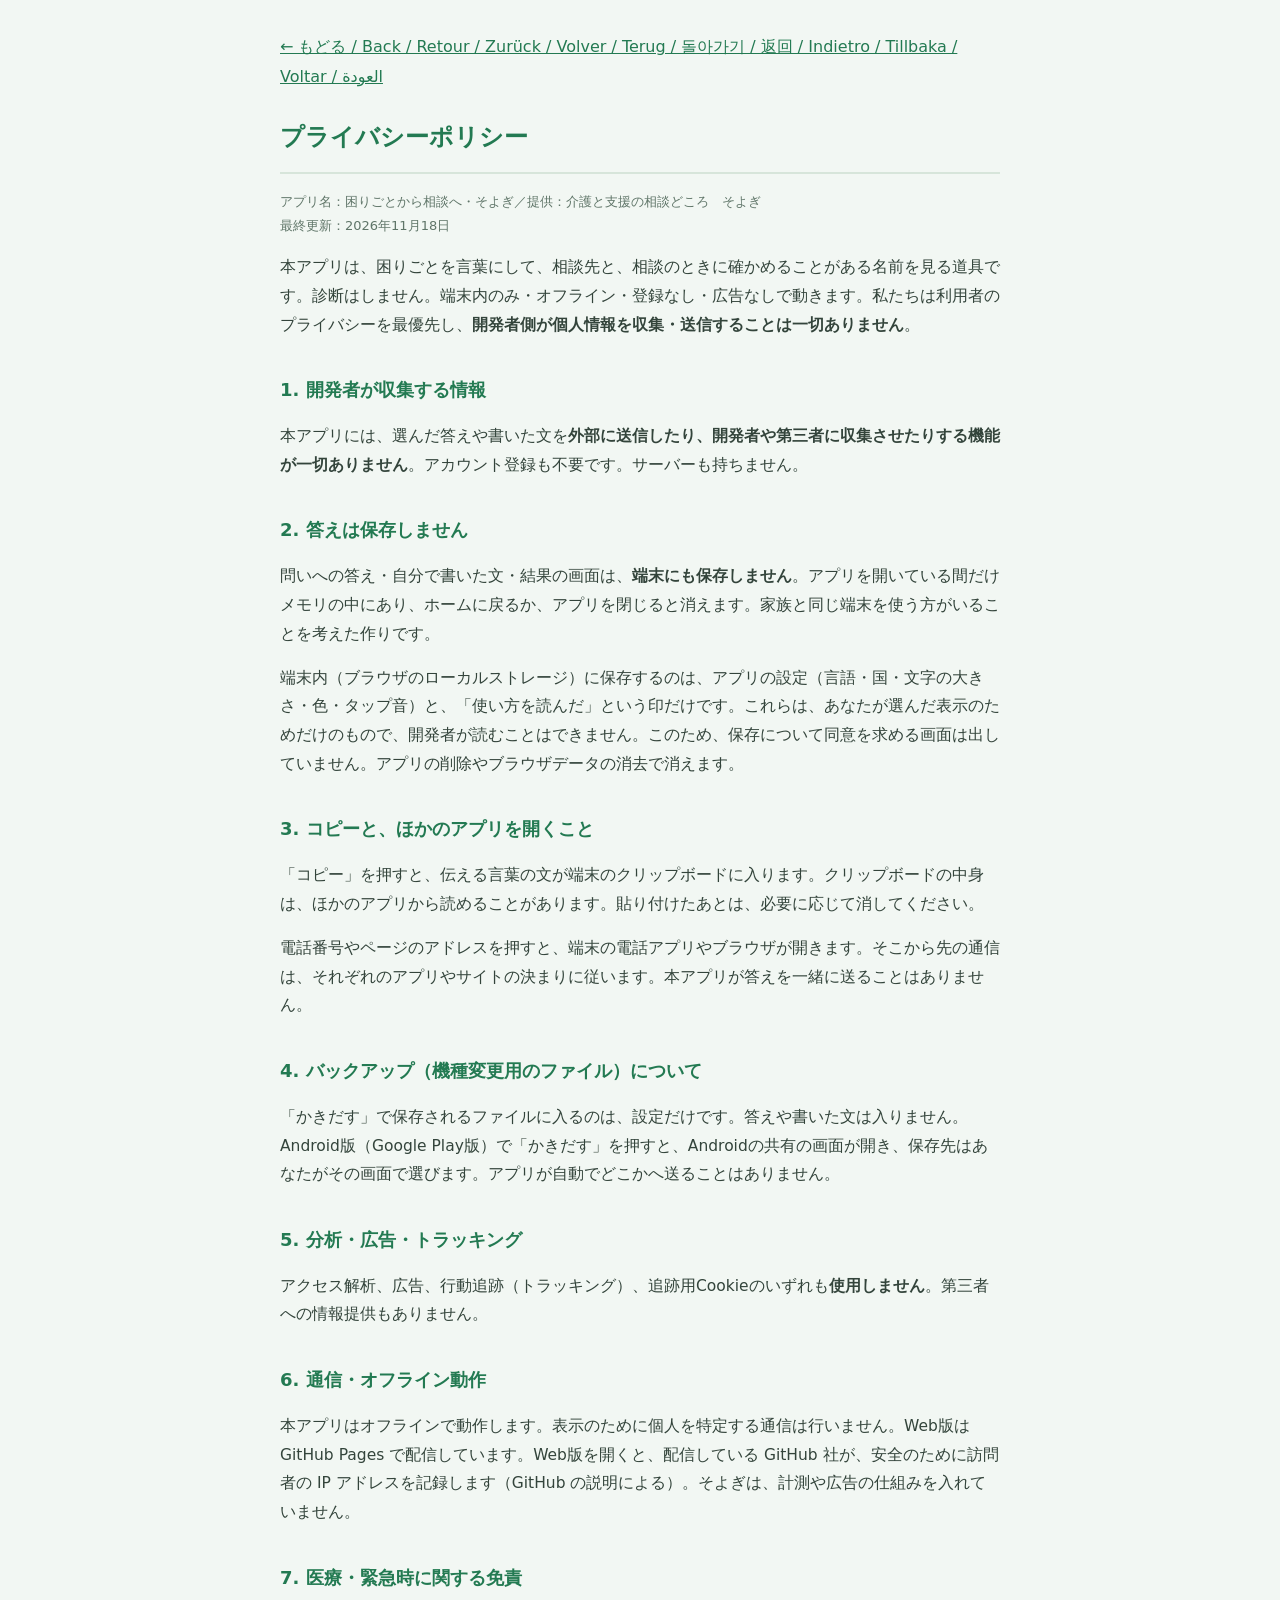
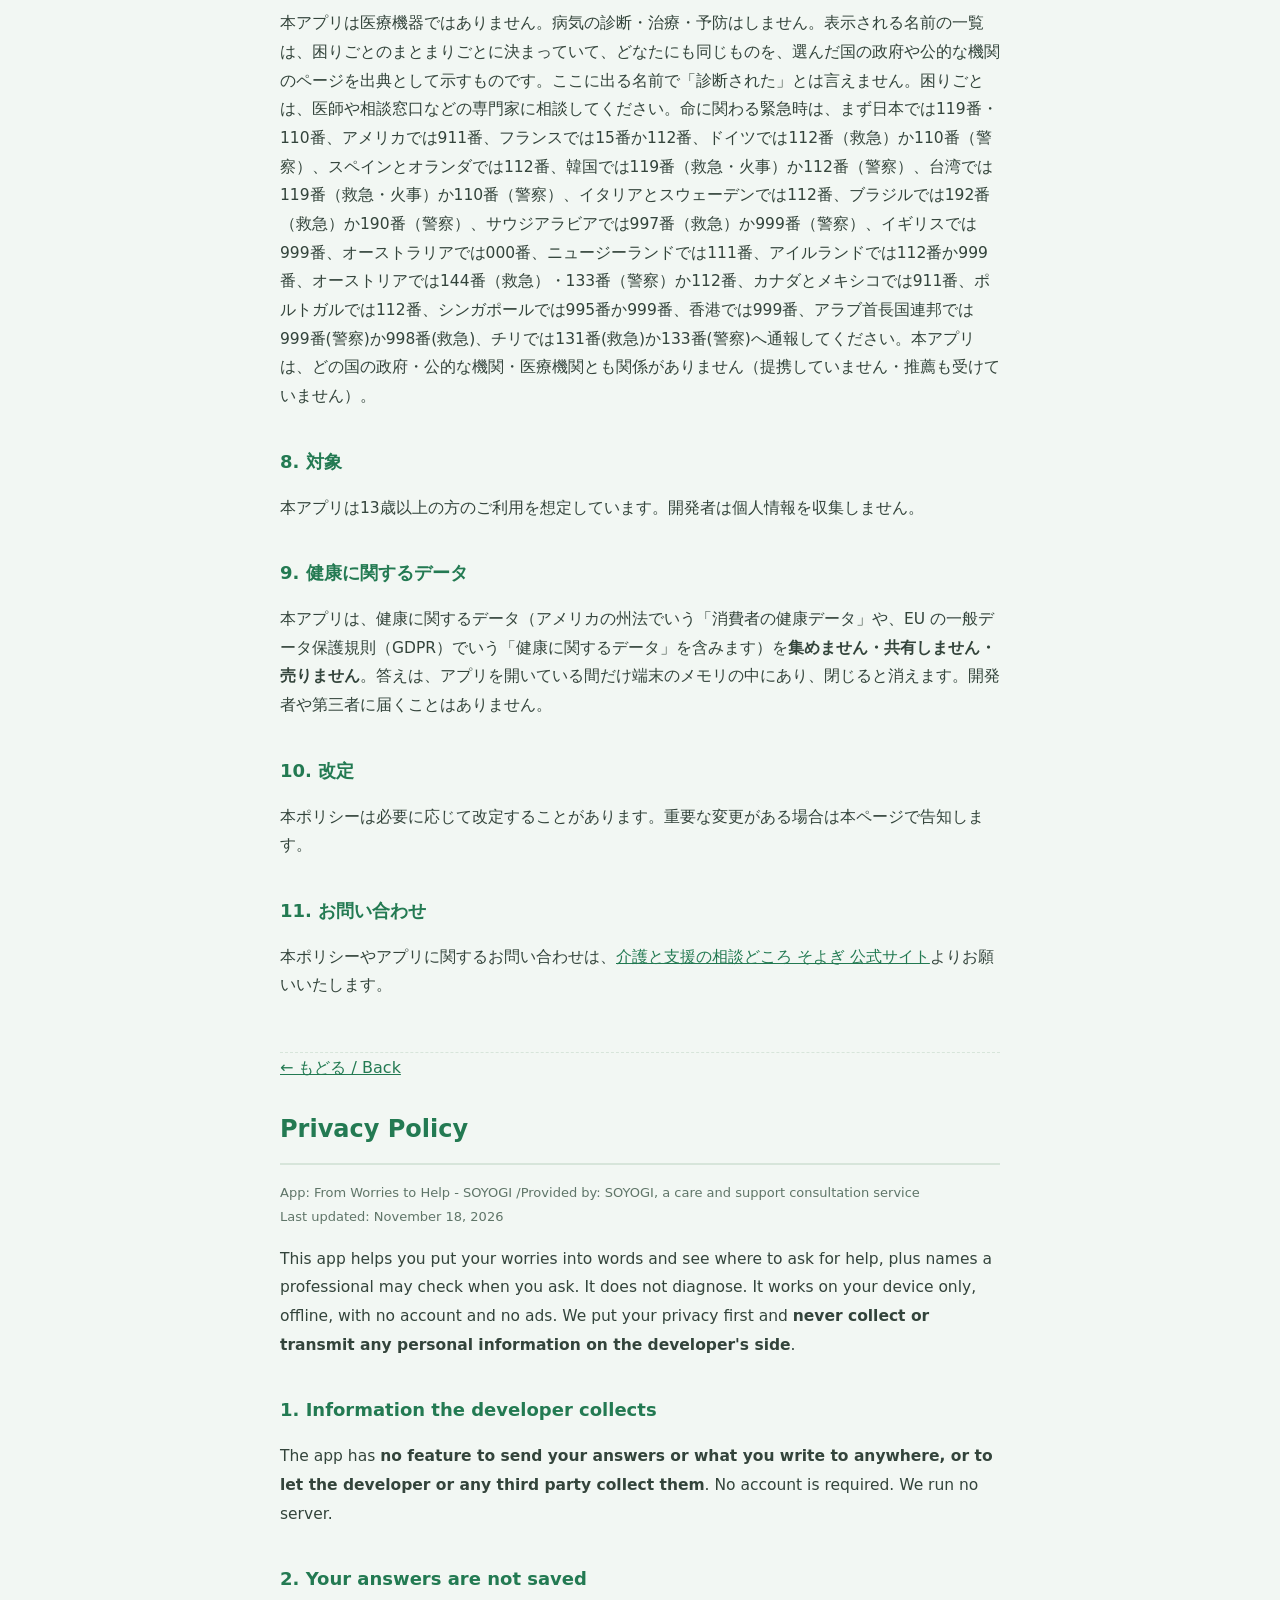
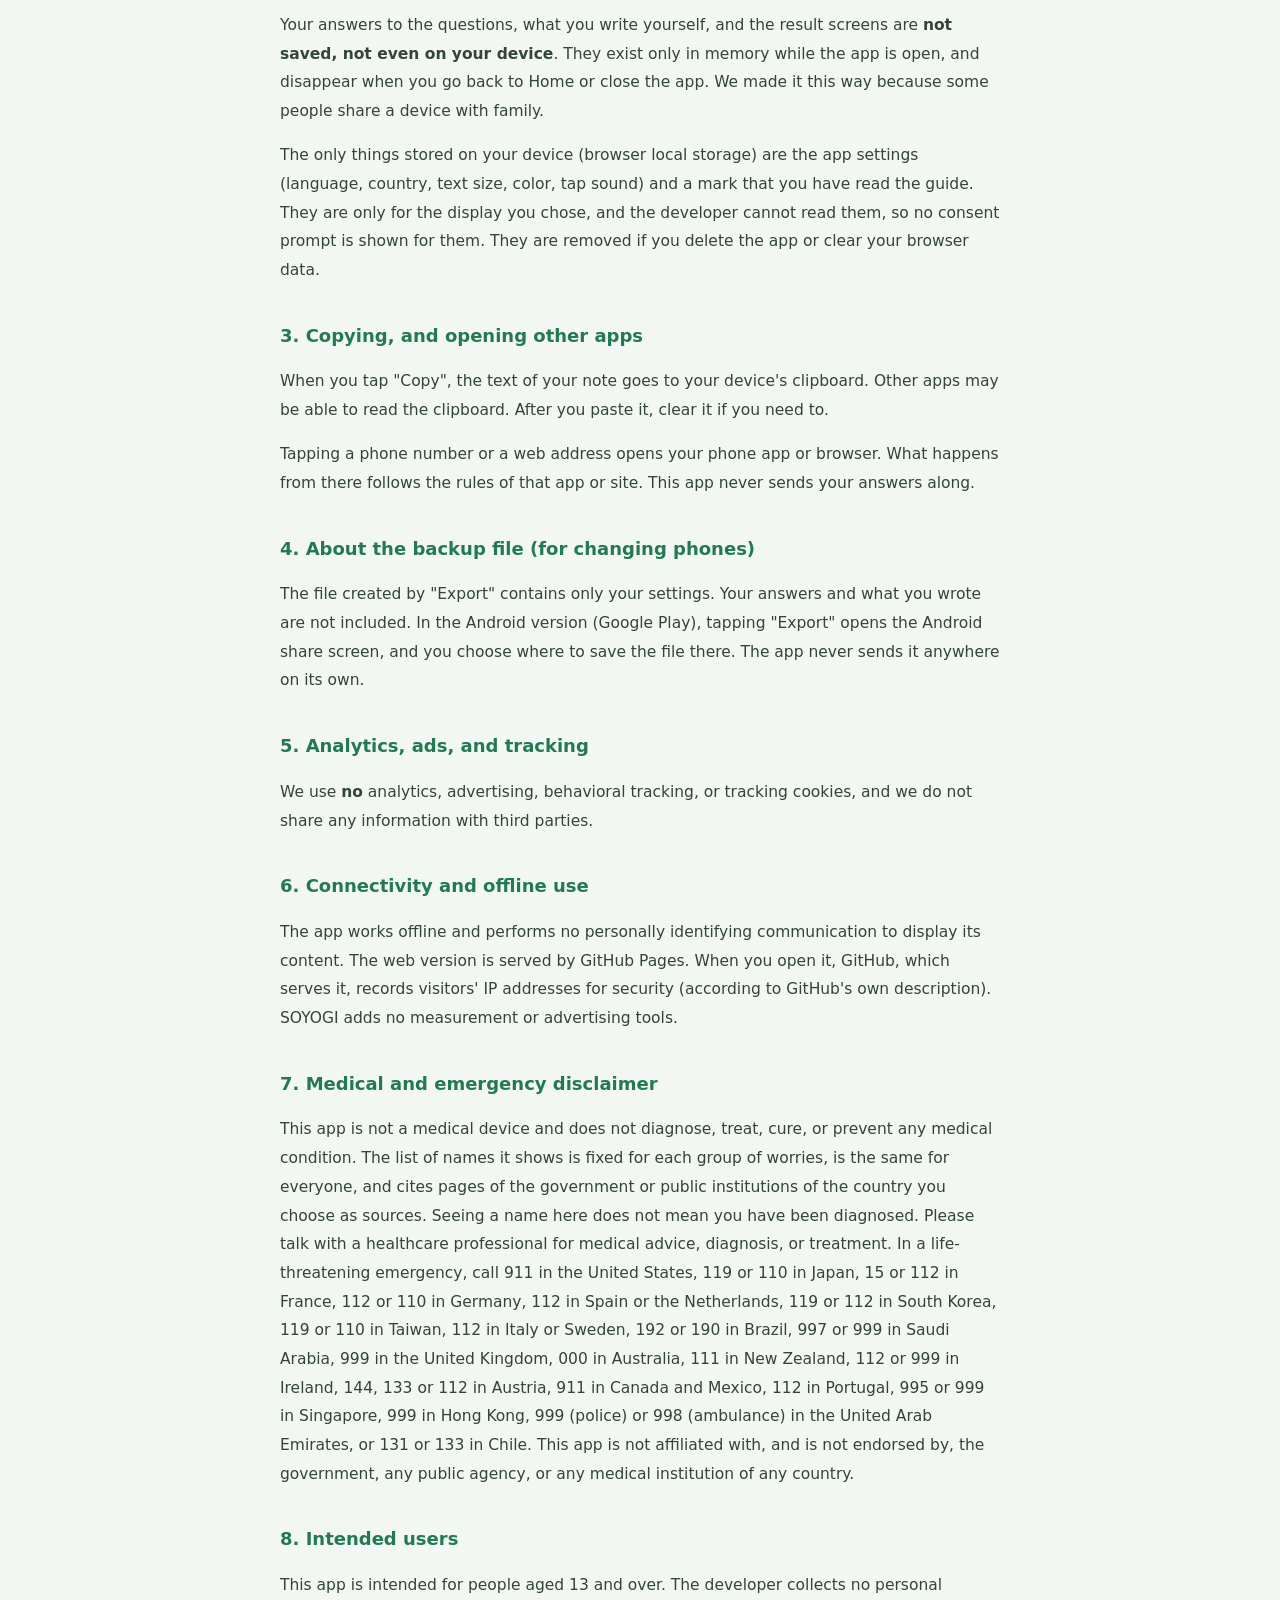
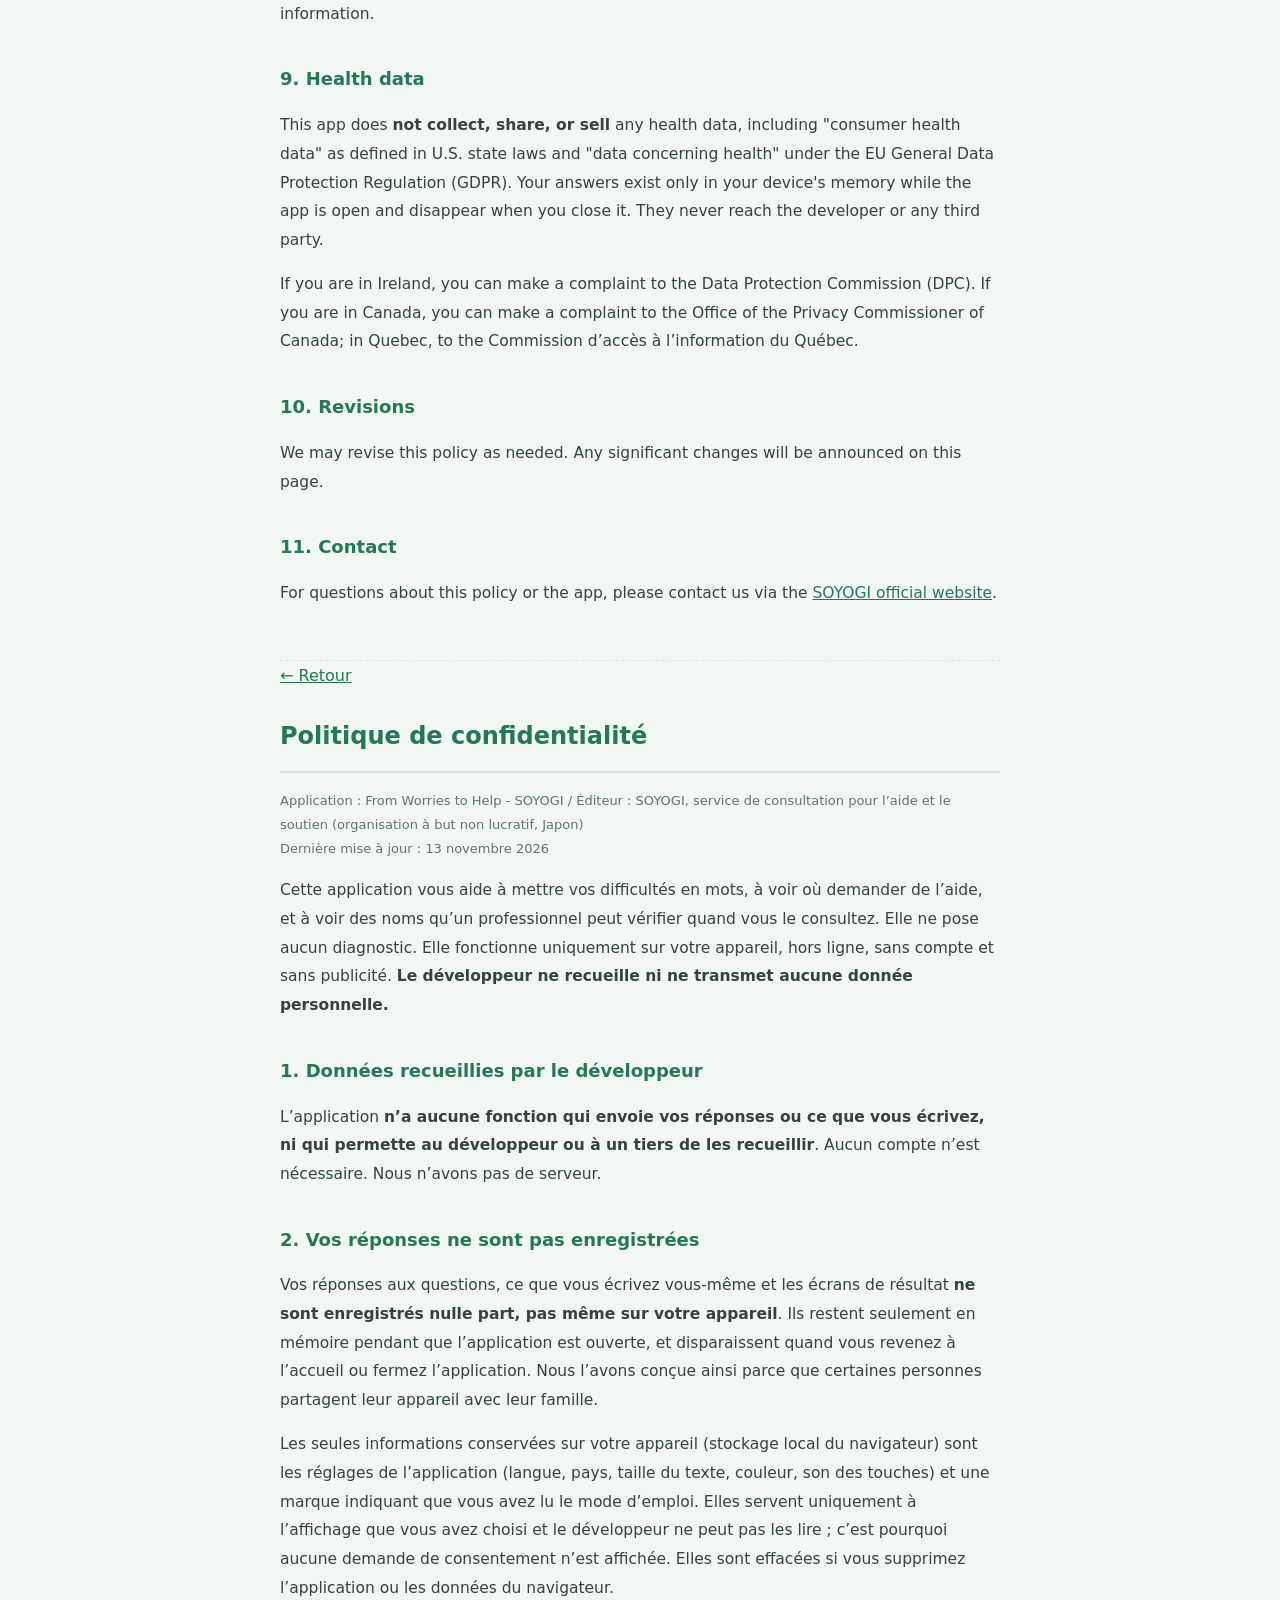
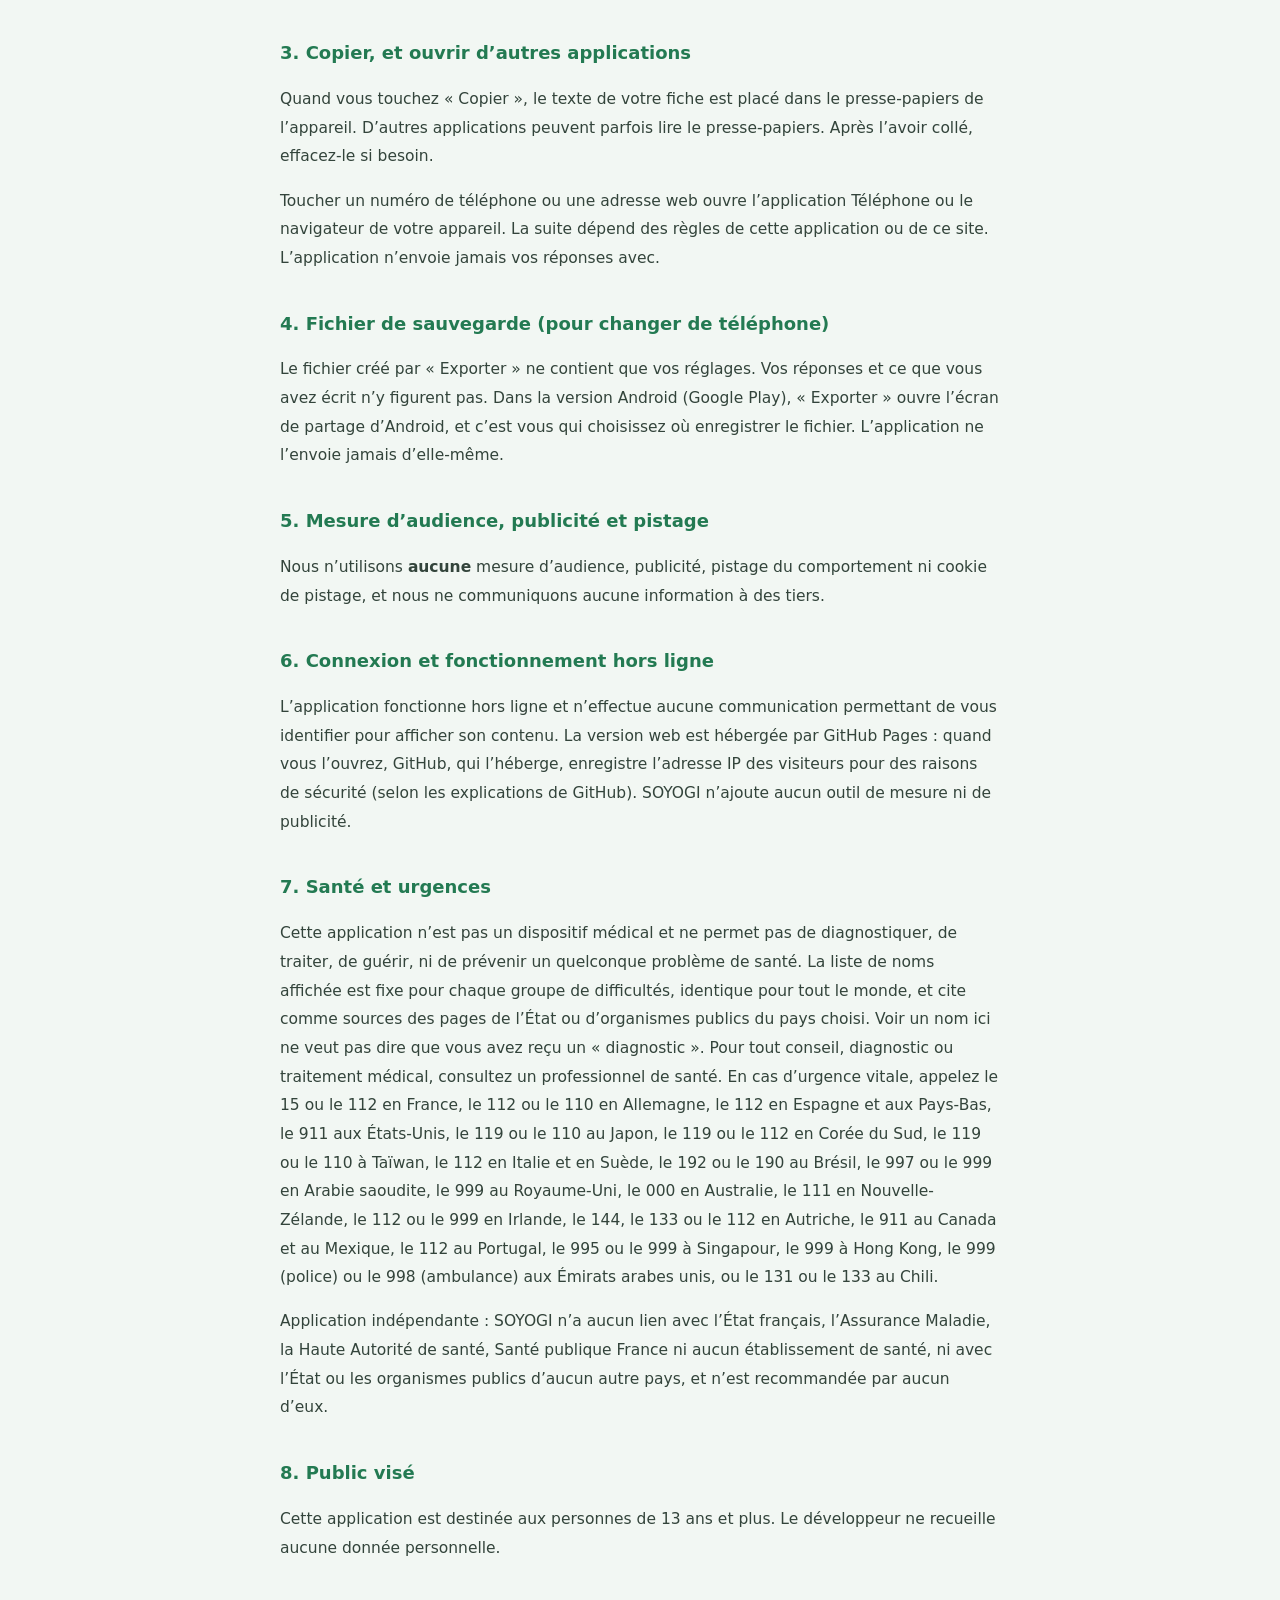
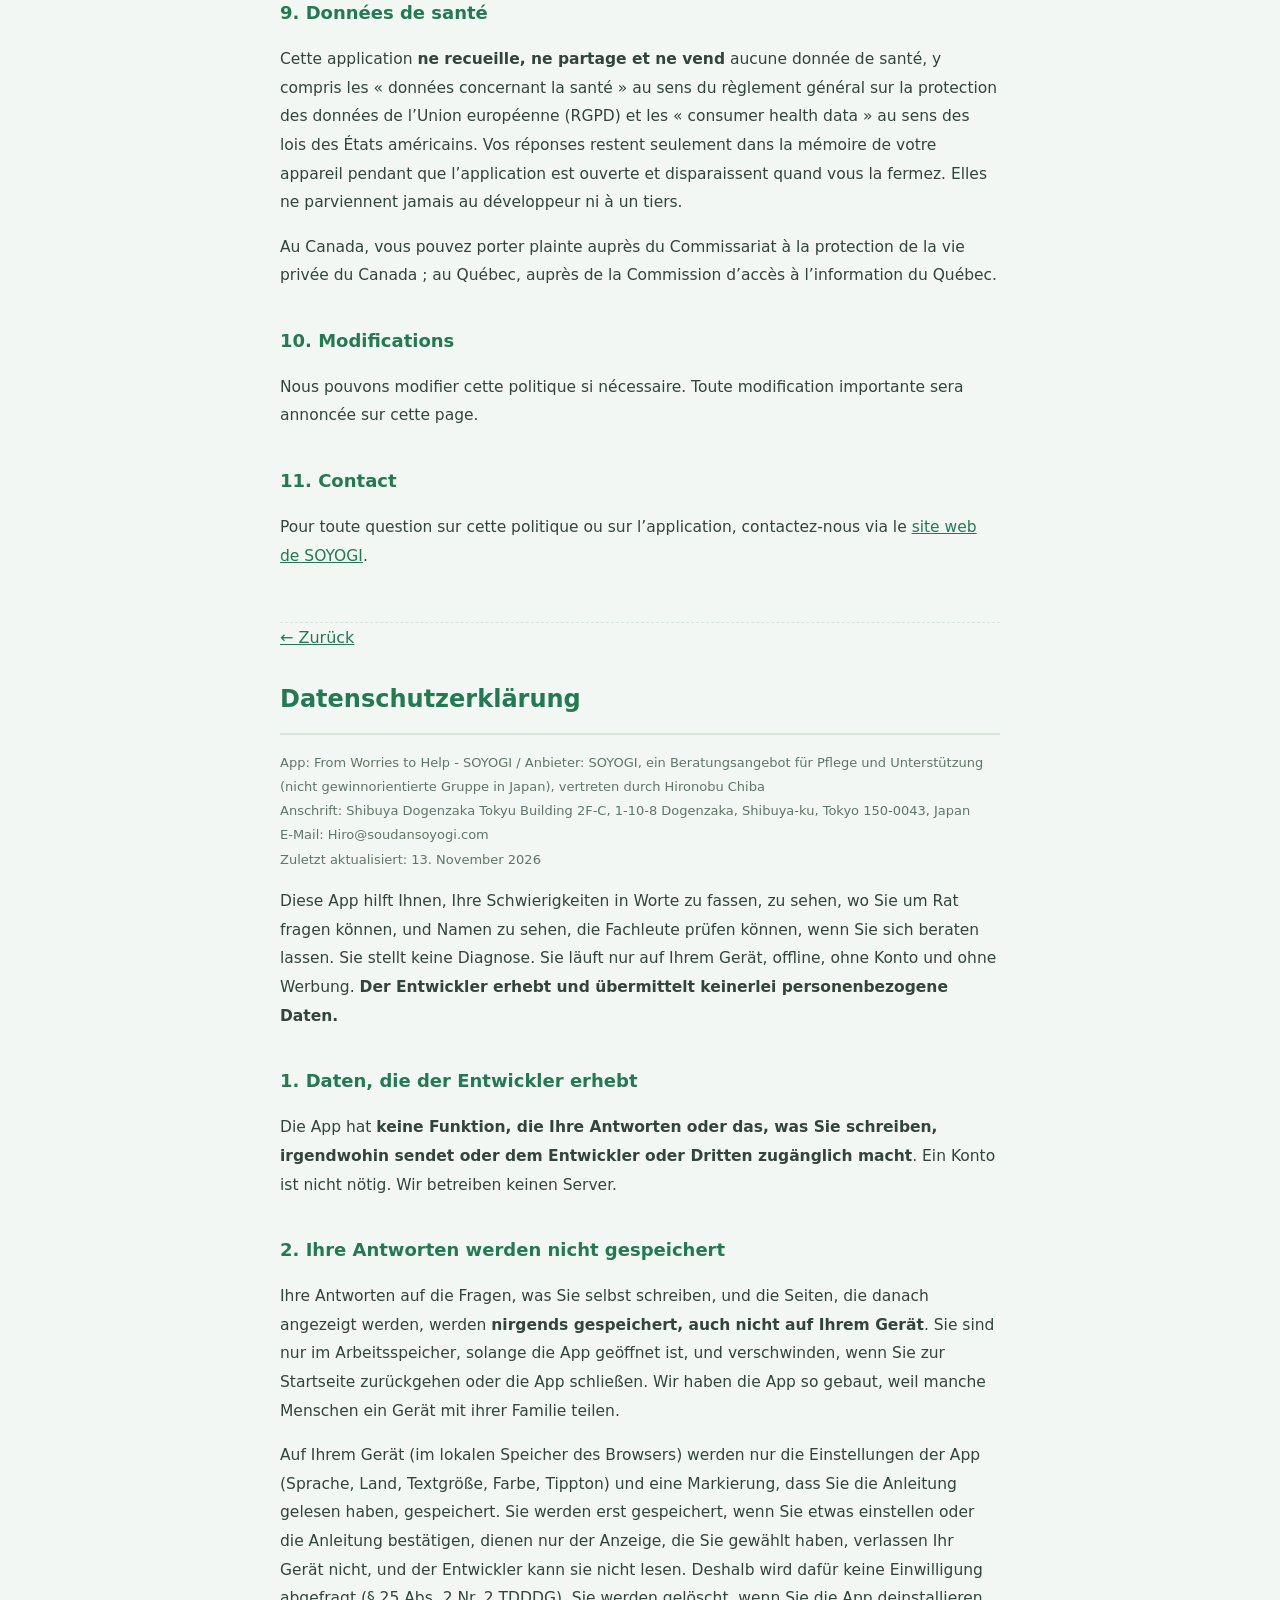
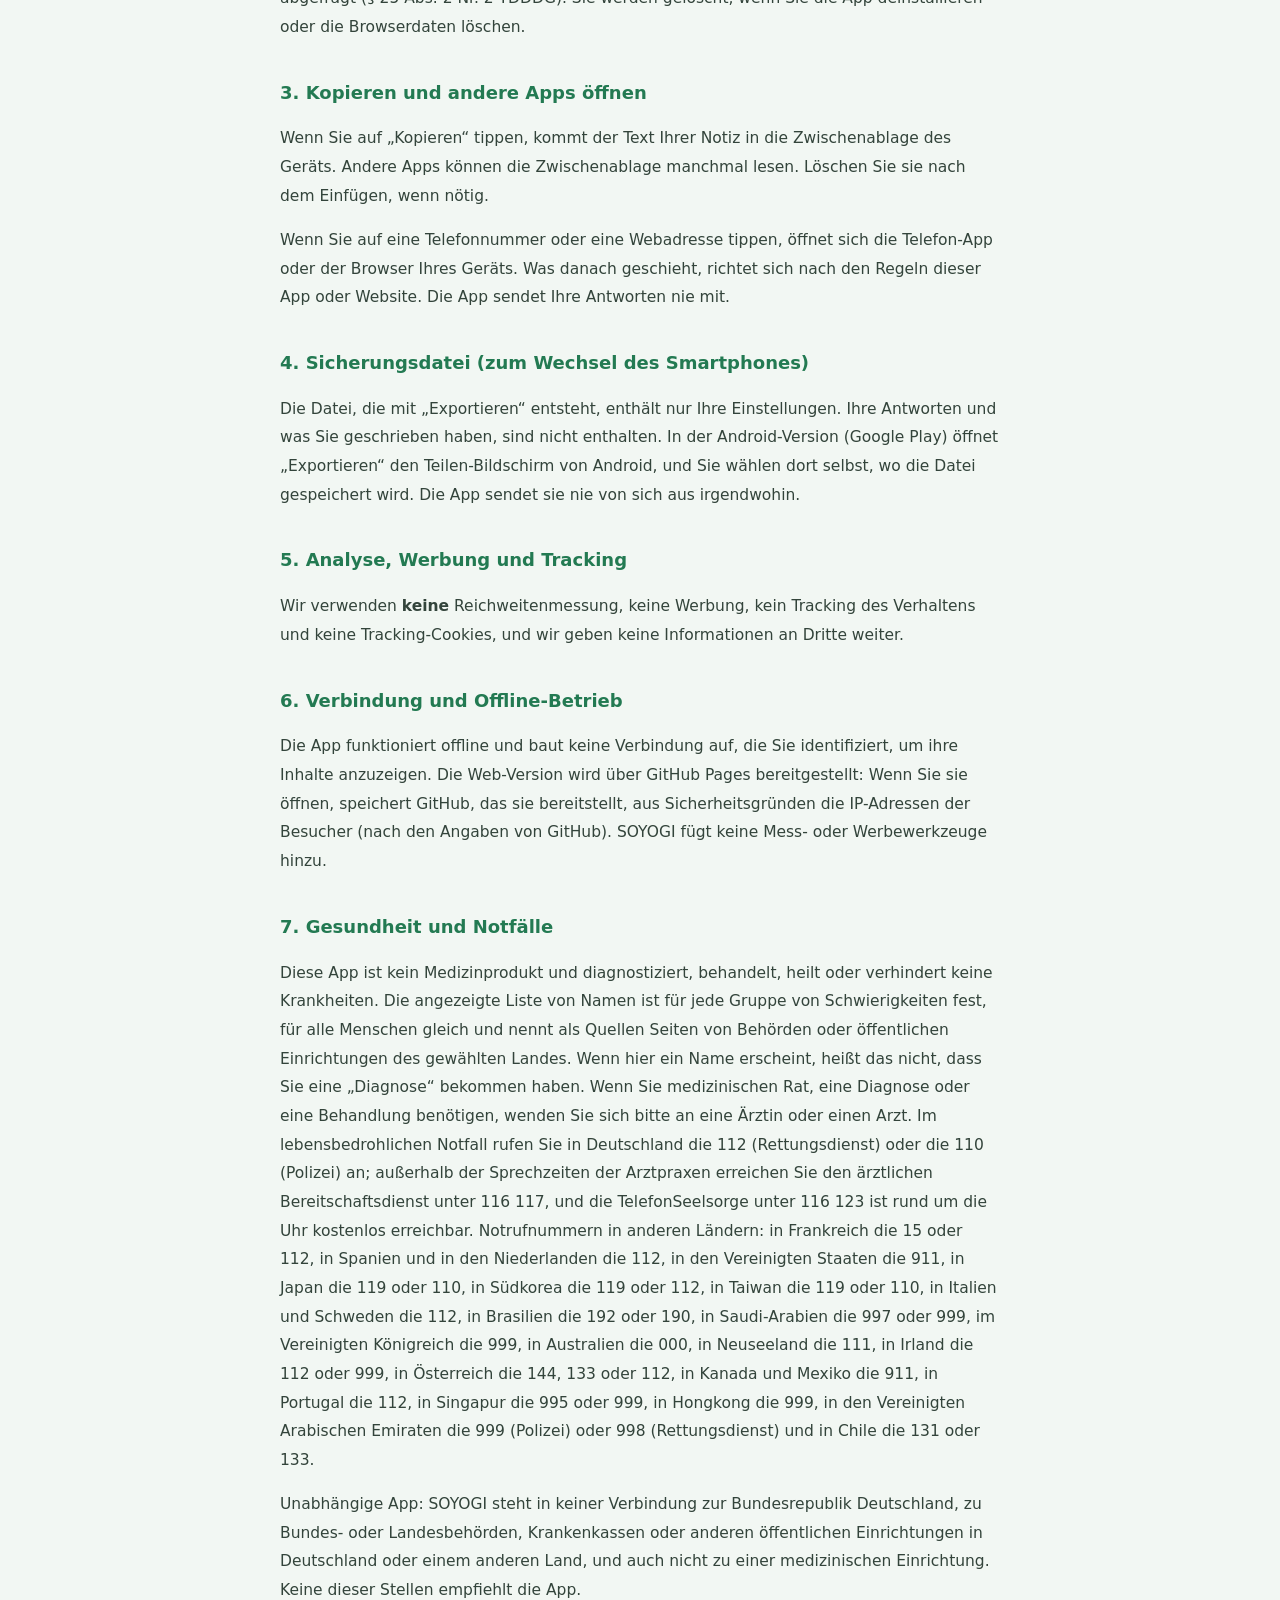
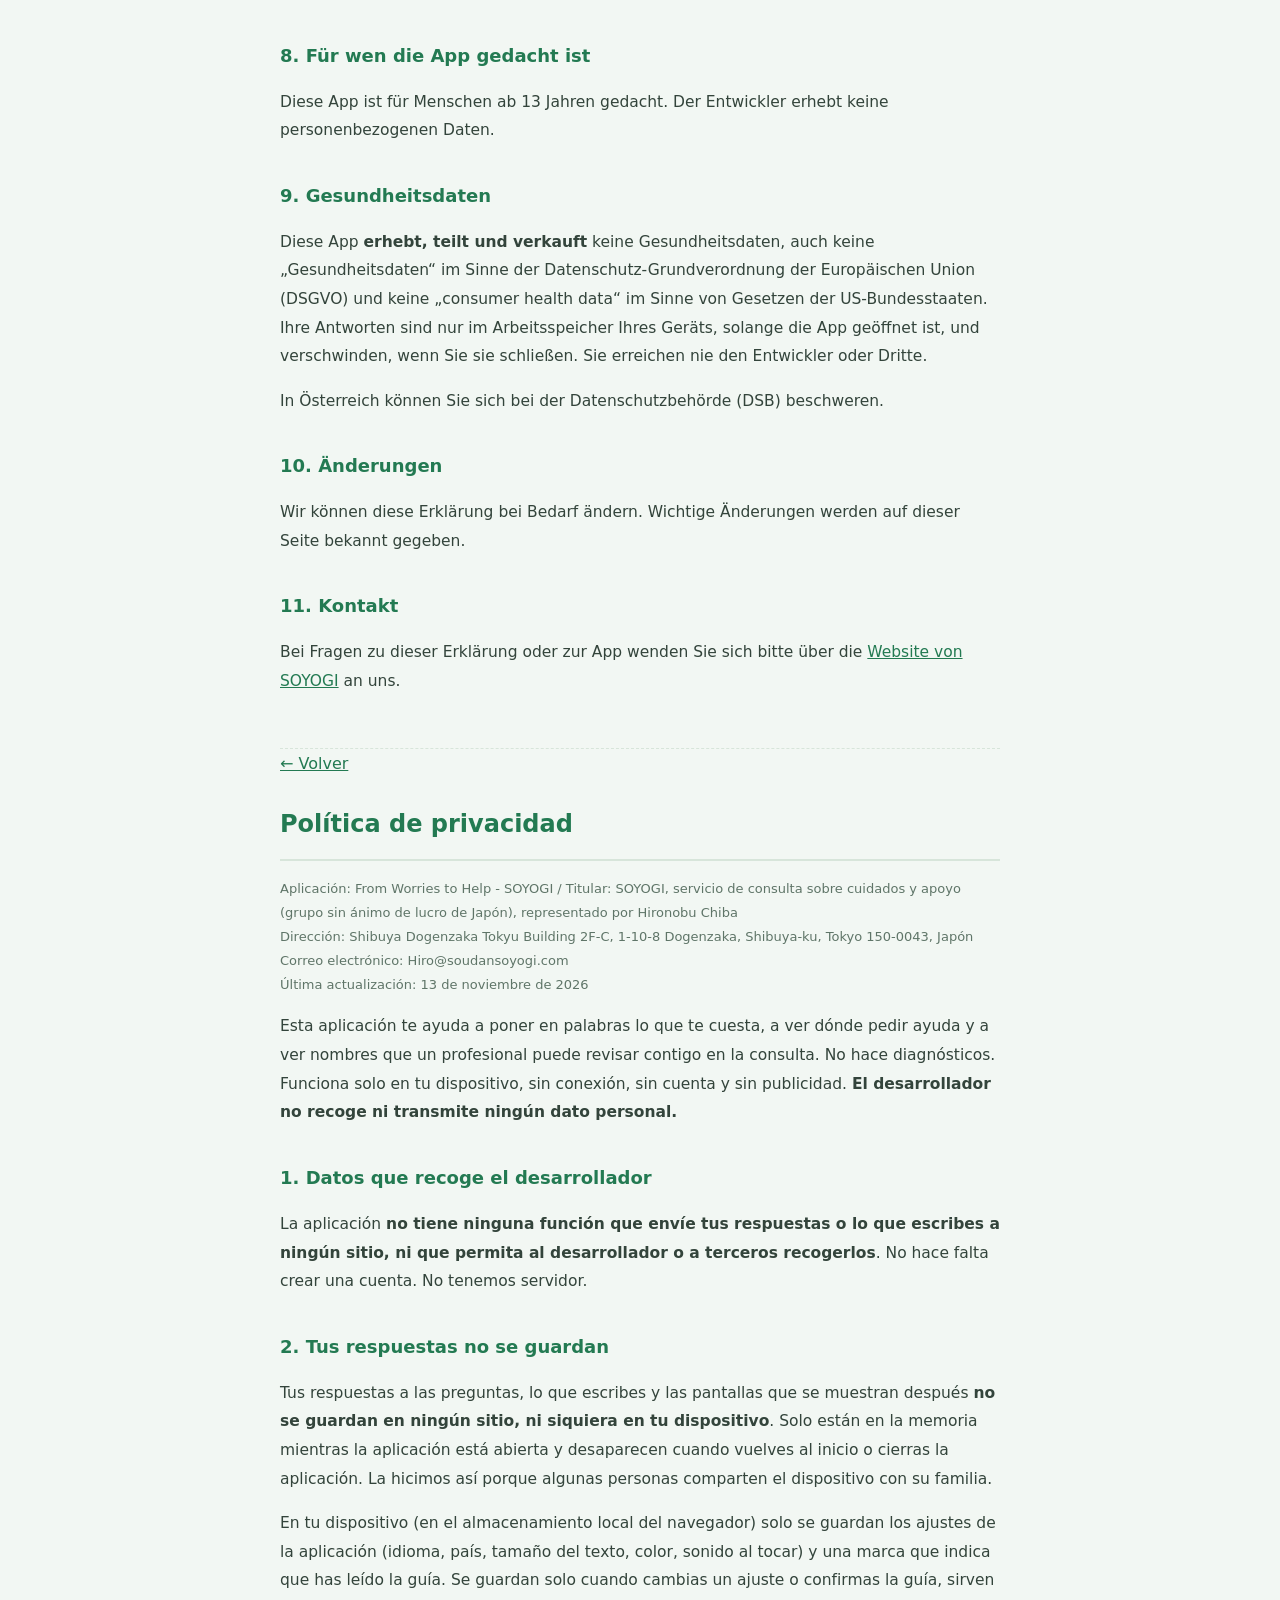
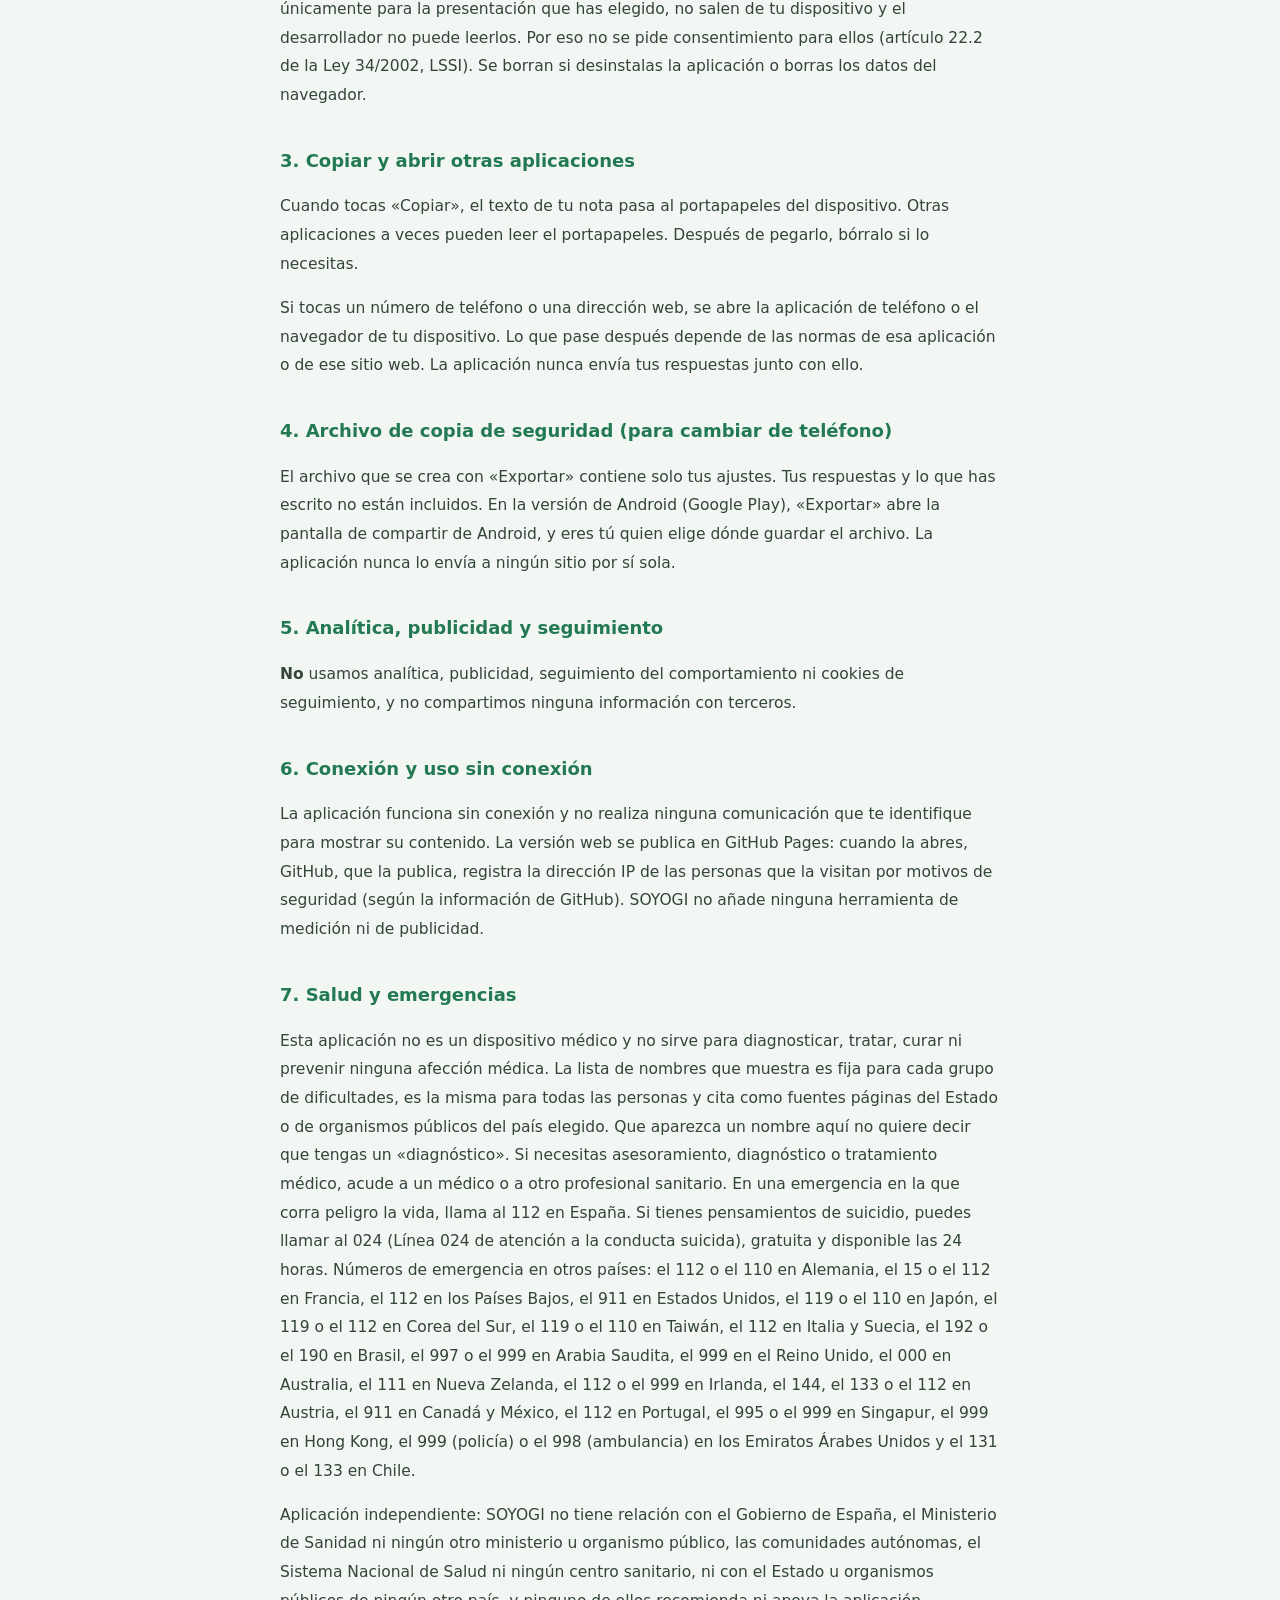
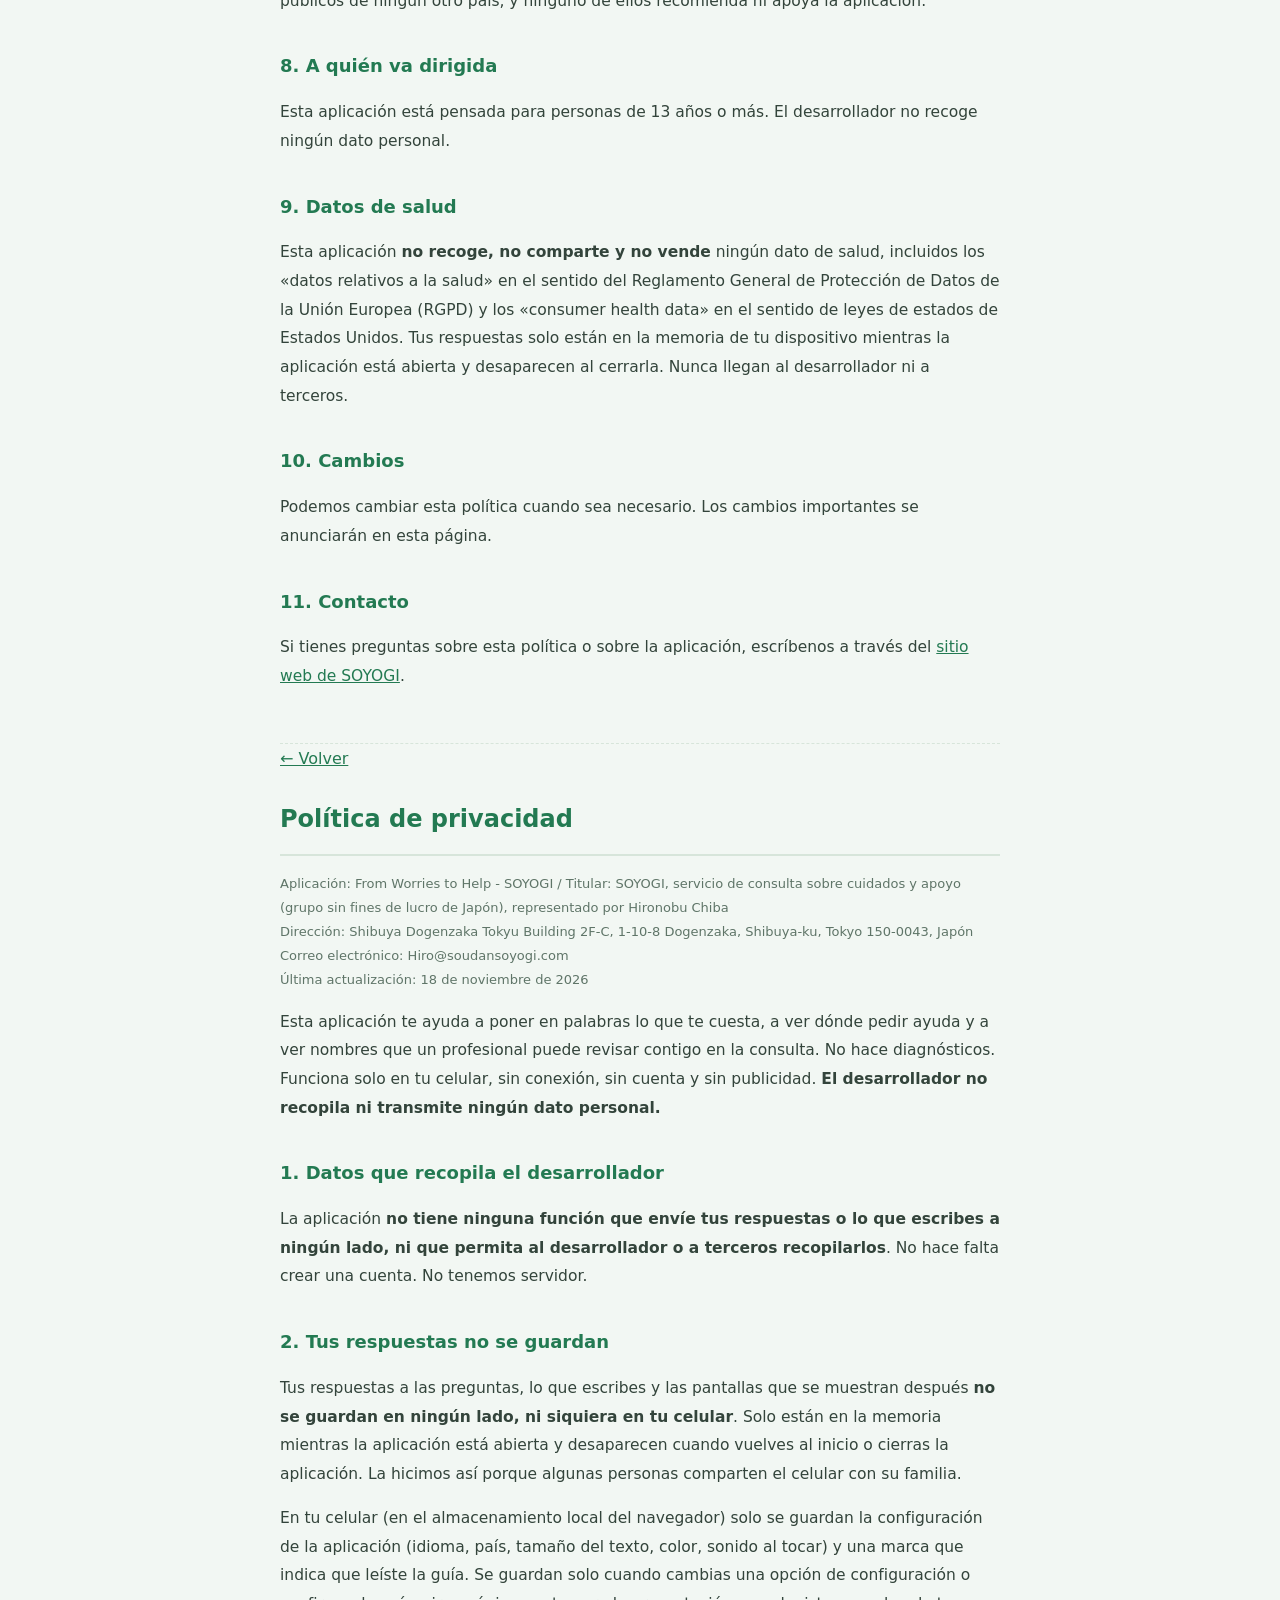
==== commit 6ccdb769: "0.9.15: Singapore, Hong Kong, United Arab Emirates and Chile Co-Authored-By: Claude Opus 5.5 <norepl" ====
--- a/privacy.html
+++ b/privacy.html
@@ -26,7 +26,7 @@
 <main>
   <a class="back" href="./">← もどる / Back / Retour / Zurück / Volver / Terug / 돌아가기 / 返回 / Indietro / Tillbaka / Voltar / العودة</a>
   <h1>プライバシーポリシー</h1>
-  <p class="meta">アプリ名：困りごとから相談へ・そよぎ／提供：介護と支援の相談どころ　そよぎ<br>最終更新：2026年11月13日</p>
+  <p class="meta">アプリ名：困りごとから相談へ・そよぎ／提供：介護と支援の相談どころ　そよぎ<br>最終更新：2026年11月18日</p>
 
   <p>本アプリは、困りごとを言葉にして、相談先と、相談のときに確かめることがある名前を見る道具です。診断はしません。端末内のみ・オフライン・登録なし・広告なしで動きます。私たちは利用者のプライバシーを最優先し、<strong>開発者側が個人情報を収集・送信することは一切ありません</strong>。</p>
 
@@ -51,7 +51,7 @@
   <p>本アプリはオフラインで動作します。表示のために個人を特定する通信は行いません。Web版は GitHub Pages で配信しています。Web版を開くと、配信している GitHub 社が、安全のために訪問者の IP アドレスを記録します（GitHub の説明による）。そよぎは、計測や広告の仕組みを入れていません。</p>
 
   <h2>7. 医療・緊急時に関する免責</h2>
-  <p>本アプリは医療機器ではありません。病気の診断・治療・予防はしません。表示される名前の一覧は、困りごとのまとまりごとに決まっていて、どなたにも同じものを、選んだ国の政府や公的な機関のページを出典として示すものです。ここに出る名前で「診断された」とは言えません。困りごとは、医師や相談窓口などの専門家に相談してください。命に関わる緊急時は、まず日本では119番・110番、アメリカでは911番、フランスでは15番か112番、ドイツでは112番（救急）か110番（警察）、スペインとオランダでは112番、韓国では119番（救急・火事）か112番（警察）、台湾では119番（救急・火事）か110番（警察）、イタリアとスウェーデンでは112番、ブラジルでは192番（救急）か190番（警察）、サウジアラビアでは997番（救急）か999番（警察）、イギリスでは999番、オーストラリアでは000番、ニュージーランドでは111番、アイルランドでは112番か999番、オーストリアでは144番（救急）・133番（警察）か112番、カナダとメキシコでは911番、ポルトガルでは112番へ通報してください。本アプリは、どの国の政府・公的な機関・医療機関とも関係がありません（提携していません・推薦も受けていません）。</p>
+  <p>本アプリは医療機器ではありません。病気の診断・治療・予防はしません。表示される名前の一覧は、困りごとのまとまりごとに決まっていて、どなたにも同じものを、選んだ国の政府や公的な機関のページを出典として示すものです。ここに出る名前で「診断された」とは言えません。困りごとは、医師や相談窓口などの専門家に相談してください。命に関わる緊急時は、まず日本では119番・110番、アメリカでは911番、フランスでは15番か112番、ドイツでは112番（救急）か110番（警察）、スペインとオランダでは112番、韓国では119番（救急・火事）か112番（警察）、台湾では119番（救急・火事）か110番（警察）、イタリアとスウェーデンでは112番、ブラジルでは192番（救急）か190番（警察）、サウジアラビアでは997番（救急）か999番（警察）、イギリスでは999番、オーストラリアでは000番、ニュージーランドでは111番、アイルランドでは112番か999番、オーストリアでは144番（救急）・133番（警察）か112番、カナダとメキシコでは911番、ポルトガルでは112番、シンガポールでは995番か999番、香港では999番、アラブ首長国連邦では999番(警察)か998番(救急)、チリでは131番(救急)か133番(警察)へ通報してください。本アプリは、どの国の政府・公的な機関・医療機関とも関係がありません（提携していません・推薦も受けていません）。</p>
 
   <h2>8. 対象</h2>
   <p>本アプリは13歳以上の方のご利用を想定しています。開発者は個人情報を収集しません。</p>
@@ -69,7 +69,7 @@
 
   <a class="back" href="./">← もどる / Back</a>
   <h1>Privacy Policy</h1>
-  <p class="meta">App: From Worries to Help - SOYOGI /Provided by: SOYOGI, a care and support consultation service<br>Last updated: November 13, 2026</p>
+  <p class="meta">App: From Worries to Help - SOYOGI /Provided by: SOYOGI, a care and support consultation service<br>Last updated: November 18, 2026</p>
 
   <p>This app helps you put your worries into words and see where to ask for help, plus names a professional may check when you ask. It does not diagnose. It works on your device only, offline, with no account and no ads. We put your privacy first and <strong>never collect or transmit any personal information on the developer's side</strong>.</p>
 
@@ -94,7 +94,7 @@
   <p>The app works offline and performs no personally identifying communication to display its content. The web version is served by GitHub Pages. When you open it, GitHub, which serves it, records visitors' IP addresses for security (according to GitHub's own description). SOYOGI adds no measurement or advertising tools.</p>
 
   <h2>7. Medical and emergency disclaimer</h2>
-  <p>This app is not a medical device and does not diagnose, treat, cure, or prevent any medical condition. The list of names it shows is fixed for each group of worries, is the same for everyone, and cites pages of the government or public institutions of the country you choose as sources. Seeing a name here does not mean you have been diagnosed. Please talk with a healthcare professional for medical advice, diagnosis, or treatment. In a life-threatening emergency, call 911 in the United States, 119 or 110 in Japan, 15 or 112 in France, 112 or 110 in Germany, 112 in Spain or the Netherlands, 119 or 112 in South Korea, 119 or 110 in Taiwan, 112 in Italy or Sweden, 192 or 190 in Brazil, 997 or 999 in Saudi Arabia, 999 in the United Kingdom, 000 in Australia, 111 in New Zealand, 112 or 999 in Ireland, 144, 133 or 112 in Austria, 911 in Canada and Mexico, or 112 in Portugal. This app is not affiliated with, and is not endorsed by, the government, any public agency, or any medical institution of any country.</p>
+  <p>This app is not a medical device and does not diagnose, treat, cure, or prevent any medical condition. The list of names it shows is fixed for each group of worries, is the same for everyone, and cites pages of the government or public institutions of the country you choose as sources. Seeing a name here does not mean you have been diagnosed. Please talk with a healthcare professional for medical advice, diagnosis, or treatment. In a life-threatening emergency, call 911 in the United States, 119 or 110 in Japan, 15 or 112 in France, 112 or 110 in Germany, 112 in Spain or the Netherlands, 119 or 112 in South Korea, 119 or 110 in Taiwan, 112 in Italy or Sweden, 192 or 190 in Brazil, 997 or 999 in Saudi Arabia, 999 in the United Kingdom, 000 in Australia, 111 in New Zealand, 112 or 999 in Ireland, 144, 133 or 112 in Austria, 911 in Canada and Mexico, 112 in Portugal, 995 or 999 in Singapore, 999 in Hong Kong, 999 (police) or 998 (ambulance) in the United Arab Emirates, or 131 or 133 in Chile. This app is not affiliated with, and is not endorsed by, the government, any public agency, or any medical institution of any country.</p>
 
   <h2>8. Intended users</h2>
   <p>This app is intended for people aged 13 and over. The developer collects no personal information.</p>
@@ -140,7 +140,7 @@
   <p>L’application fonctionne hors ligne et n’effectue aucune communication permettant de vous identifier pour afficher son contenu. La version web est hébergée par GitHub Pages : quand vous l’ouvrez, GitHub, qui l’héberge, enregistre l’adresse IP des visiteurs pour des raisons de sécurité (selon les explications de GitHub). SOYOGI n’ajoute aucun outil de mesure ni de publicité.</p>
 
   <h2>7. Santé et urgences</h2>
-  <p>Cette application n’est pas un dispositif médical et ne permet pas de diagnostiquer, de traiter, de guérir, ni de prévenir un quelconque problème de santé. La liste de noms affichée est fixe pour chaque groupe de difficultés, identique pour tout le monde, et cite comme sources des pages de l’État ou d’organismes publics du pays choisi. Voir un nom ici ne veut pas dire que vous avez reçu un « diagnostic ». Pour tout conseil, diagnostic ou traitement médical, consultez un professionnel de santé. En cas d’urgence vitale, appelez le 15 ou le 112 en France, le 112 ou le 110 en Allemagne, le 112 en Espagne et aux Pays-Bas, le 911 aux États-Unis, le 119 ou le 110 au Japon, le 119 ou le 112 en Corée du Sud, le 119 ou le 110 à Taïwan, le 112 en Italie et en Suède, le 192 ou le 190 au Brésil, le 997 ou le 999 en Arabie saoudite, le 999 au Royaume-Uni, le 000 en Australie, le 111 en Nouvelle-Zélande, le 112 ou le 999 en Irlande, le 144, le 133 ou le 112 en Autriche, le 911 au Canada et au Mexique, ou le 112 au Portugal.</p>
+  <p>Cette application n’est pas un dispositif médical et ne permet pas de diagnostiquer, de traiter, de guérir, ni de prévenir un quelconque problème de santé. La liste de noms affichée est fixe pour chaque groupe de difficultés, identique pour tout le monde, et cite comme sources des pages de l’État ou d’organismes publics du pays choisi. Voir un nom ici ne veut pas dire que vous avez reçu un « diagnostic ». Pour tout conseil, diagnostic ou traitement médical, consultez un professionnel de santé. En cas d’urgence vitale, appelez le 15 ou le 112 en France, le 112 ou le 110 en Allemagne, le 112 en Espagne et aux Pays-Bas, le 911 aux États-Unis, le 119 ou le 110 au Japon, le 119 ou le 112 en Corée du Sud, le 119 ou le 110 à Taïwan, le 112 en Italie et en Suède, le 192 ou le 190 au Brésil, le 997 ou le 999 en Arabie saoudite, le 999 au Royaume-Uni, le 000 en Australie, le 111 en Nouvelle-Zélande, le 112 ou le 999 en Irlande, le 144, le 133 ou le 112 en Autriche, le 911 au Canada et au Mexique, le 112 au Portugal, le 995 ou le 999 à Singapour, le 999 à Hong Kong, le 999 (police) ou le 998 (ambulance) aux Émirats arabes unis, ou le 131 ou le 133 au Chili.</p>
   <p>Application indépendante : SOYOGI n’a aucun lien avec l’État français, l’Assurance Maladie, la Haute Autorité de santé, Santé publique France ni aucun établissement de santé, ni avec l’État ou les organismes publics d’aucun autre pays, et n’est recommandée par aucun d’eux.</p>
 
   <h2>8. Public visé</h2>
@@ -188,7 +188,7 @@
   <p>Die App funktioniert offline und baut keine Verbindung auf, die Sie identifiziert, um ihre Inhalte anzuzeigen. Die Web-Version wird über GitHub Pages bereitgestellt: Wenn Sie sie öffnen, speichert GitHub, das sie bereitstellt, aus Sicherheitsgründen die IP-Adressen der Besucher (nach den Angaben von GitHub). SOYOGI fügt keine Mess- oder Werbewerkzeuge hinzu.</p>
 
   <h2>7. Gesundheit und Notfälle</h2>
-  <p>Diese App ist kein Medizinprodukt und diagnostiziert, behandelt, heilt oder verhindert keine Krankheiten. Die angezeigte Liste von Namen ist für jede Gruppe von Schwierigkeiten fest, für alle Menschen gleich und nennt als Quellen Seiten von Behörden oder öffentlichen Einrichtungen des gewählten Landes. Wenn hier ein Name erscheint, heißt das nicht, dass Sie eine „Diagnose“ bekommen haben. Wenn Sie medizinischen Rat, eine Diagnose oder eine Behandlung benötigen, wenden Sie sich bitte an eine Ärztin oder einen Arzt. Im lebensbedrohlichen Notfall rufen Sie in Deutschland die 112 (Rettungsdienst) oder die 110 (Polizei) an; außerhalb der Sprechzeiten der Arztpraxen erreichen Sie den ärztlichen Bereitschaftsdienst unter 116 117, und die TelefonSeelsorge unter 116 123 ist rund um die Uhr kostenlos erreichbar. Notrufnummern in anderen Ländern: in Frankreich die 15 oder 112, in Spanien und in den Niederlanden die 112, in den Vereinigten Staaten die 911, in Japan die 119 oder 110, in Südkorea die 119 oder 112, in Taiwan die 119 oder 110, in Italien und Schweden die 112, in Brasilien die 192 oder 190, in Saudi-Arabien die 997 oder 999, im Vereinigten Königreich die 999, in Australien die 000, in Neuseeland die 111, in Irland die 112 oder 999, in Österreich die 144, 133 oder 112, in Kanada und Mexiko die 911 und in Portugal die 112.</p>
+  <p>Diese App ist kein Medizinprodukt und diagnostiziert, behandelt, heilt oder verhindert keine Krankheiten. Die angezeigte Liste von Namen ist für jede Gruppe von Schwierigkeiten fest, für alle Menschen gleich und nennt als Quellen Seiten von Behörden oder öffentlichen Einrichtungen des gewählten Landes. Wenn hier ein Name erscheint, heißt das nicht, dass Sie eine „Diagnose“ bekommen haben. Wenn Sie medizinischen Rat, eine Diagnose oder eine Behandlung benötigen, wenden Sie sich bitte an eine Ärztin oder einen Arzt. Im lebensbedrohlichen Notfall rufen Sie in Deutschland die 112 (Rettungsdienst) oder die 110 (Polizei) an; außerhalb der Sprechzeiten der Arztpraxen erreichen Sie den ärztlichen Bereitschaftsdienst unter 116 117, und die TelefonSeelsorge unter 116 123 ist rund um die Uhr kostenlos erreichbar. Notrufnummern in anderen Ländern: in Frankreich die 15 oder 112, in Spanien und in den Niederlanden die 112, in den Vereinigten Staaten die 911, in Japan die 119 oder 110, in Südkorea die 119 oder 112, in Taiwan die 119 oder 110, in Italien und Schweden die 112, in Brasilien die 192 oder 190, in Saudi-Arabien die 997 oder 999, im Vereinigten Königreich die 999, in Australien die 000, in Neuseeland die 111, in Irland die 112 oder 999, in Österreich die 144, 133 oder 112, in Kanada und Mexiko die 911, in Portugal die 112, in Singapur die 995 oder 999, in Hongkong die 999, in den Vereinigten Arabischen Emiraten die 999 (Polizei) oder 998 (Rettungsdienst) und in Chile die 131 oder 133.</p>
   <p>Unabhängige App: SOYOGI steht in keiner Verbindung zur Bundesrepublik Deutschland, zu Bundes- oder Landesbehörden, Krankenkassen oder anderen öffentlichen Einrichtungen in Deutschland oder einem anderen Land, und auch nicht zu einer medizinischen Einrichtung. Keine dieser Stellen empfiehlt die App.</p>
 
   <h2>8. Für wen die App gedacht ist</h2>
@@ -236,7 +236,7 @@
   <p>La aplicación funciona sin conexión y no realiza ninguna comunicación que te identifique para mostrar su contenido. La versión web se publica en GitHub Pages: cuando la abres, GitHub, que la publica, registra la dirección IP de las personas que la visitan por motivos de seguridad (según la información de GitHub). SOYOGI no añade ninguna herramienta de medición ni de publicidad.</p>
 
   <h2>7. Salud y emergencias</h2>
-  <p>Esta aplicación no es un dispositivo médico y no sirve para diagnosticar, tratar, curar ni prevenir ninguna afección médica. La lista de nombres que muestra es fija para cada grupo de dificultades, es la misma para todas las personas y cita como fuentes páginas del Estado o de organismos públicos del país elegido. Que aparezca un nombre aquí no quiere decir que tengas un «diagnóstico». Si necesitas asesoramiento, diagnóstico o tratamiento médico, acude a un médico o a otro profesional sanitario. En una emergencia en la que corra peligro la vida, llama al 112 en España. Si tienes pensamientos de suicidio, puedes llamar al 024 (Línea 024 de atención a la conducta suicida), gratuita y disponible las 24 horas. Números de emergencia en otros países: el 112 o el 110 en Alemania, el 15 o el 112 en Francia, el 112 en los Países Bajos, el 911 en Estados Unidos, el 119 o el 110 en Japón, el 119 o el 112 en Corea del Sur, el 119 o el 110 en Taiwán, el 112 en Italia y Suecia, el 192 o el 190 en Brasil, el 997 o el 999 en Arabia Saudita, el 999 en el Reino Unido, el 000 en Australia, el 111 en Nueva Zelanda, el 112 o el 999 en Irlanda, el 144, el 133 o el 112 en Austria, el 911 en Canadá y México y el 112 en Portugal.</p>
+  <p>Esta aplicación no es un dispositivo médico y no sirve para diagnosticar, tratar, curar ni prevenir ninguna afección médica. La lista de nombres que muestra es fija para cada grupo de dificultades, es la misma para todas las personas y cita como fuentes páginas del Estado o de organismos públicos del país elegido. Que aparezca un nombre aquí no quiere decir que tengas un «diagnóstico». Si necesitas asesoramiento, diagnóstico o tratamiento médico, acude a un médico o a otro profesional sanitario. En una emergencia en la que corra peligro la vida, llama al 112 en España. Si tienes pensamientos de suicidio, puedes llamar al 024 (Línea 024 de atención a la conducta suicida), gratuita y disponible las 24 horas. Números de emergencia en otros países: el 112 o el 110 en Alemania, el 15 o el 112 en Francia, el 112 en los Países Bajos, el 911 en Estados Unidos, el 119 o el 110 en Japón, el 119 o el 112 en Corea del Sur, el 119 o el 110 en Taiwán, el 112 en Italia y Suecia, el 192 o el 190 en Brasil, el 997 o el 999 en Arabia Saudita, el 999 en el Reino Unido, el 000 en Australia, el 111 en Nueva Zelanda, el 112 o el 999 en Irlanda, el 144, el 133 o el 112 en Austria, el 911 en Canadá y México, el 112 en Portugal, el 995 o el 999 en Singapur, el 999 en Hong Kong, el 999 (policía) o el 998 (ambulancia) en los Emiratos Árabes Unidos y el 131 o el 133 en Chile.</p>
   <p>Aplicación independiente: SOYOGI no tiene relación con el Gobierno de España, el Ministerio de Sanidad ni ningún otro ministerio u organismo público, las comunidades autónomas, el Sistema Nacional de Salud ni ningún centro sanitario, ni con el Estado u organismos públicos de ningún otro país, y ninguno de ellos recomienda ni apoya la aplicación.</p>
 
   <h2>8. A quién va dirigida</h2>
@@ -257,7 +257,7 @@
   <div lang="es-MX">
   <a class="back" href="./">← Volver</a>
   <h1>Política de privacidad</h1>
-  <p class="meta">Aplicación: From Worries to Help - SOYOGI / Titular: SOYOGI, servicio de consulta sobre cuidados y apoyo (grupo sin fines de lucro de Japón), representado por Hironobu Chiba<br>Dirección: Shibuya Dogenzaka Tokyu Building 2F-C, 1-10-8 Dogenzaka, Shibuya-ku, Tokyo 150-0043, Japón<br>Correo electrónico: Hiro@soudansoyogi.com<br>Última actualización: 13 de noviembre de 2026</p>
+  <p class="meta">Aplicación: From Worries to Help - SOYOGI / Titular: SOYOGI, servicio de consulta sobre cuidados y apoyo (grupo sin fines de lucro de Japón), representado por Hironobu Chiba<br>Dirección: Shibuya Dogenzaka Tokyu Building 2F-C, 1-10-8 Dogenzaka, Shibuya-ku, Tokyo 150-0043, Japón<br>Correo electrónico: Hiro@soudansoyogi.com<br>Última actualización: 18 de noviembre de 2026</p>
 
   <p>Esta aplicación te ayuda a poner en palabras lo que te cuesta, a ver dónde pedir ayuda y a ver nombres que un profesional puede revisar contigo en la consulta. No hace diagnósticos. Funciona solo en tu celular, sin conexión, sin cuenta y sin publicidad. <strong>El desarrollador no recopila ni transmite ningún dato personal.</strong></p>
 
@@ -282,8 +282,8 @@
   <p>La aplicación funciona sin conexión y no realiza ninguna comunicación que te identifique para mostrar su contenido. La versión web se publica en GitHub Pages: cuando la abres, GitHub, que la publica, registra la dirección IP de las personas que la visitan por motivos de seguridad (según la información de GitHub). SOYOGI no agrega ninguna herramienta de medición ni de publicidad.</p>
 
   <h2>7. Salud y emergencias</h2>
-  <p>Esta aplicación no es un dispositivo médico y no sirve para diagnosticar, tratar, curar ni prevenir ninguna afección médica. La lista de nombres que muestra es fija para cada grupo de dificultades, es la misma para todas las personas y cita como fuentes páginas del gobierno o de organismos públicos del país elegido. Que aparezca un nombre aquí no quiere decir que tengas un “diagnóstico”. Si necesitas asesoría, diagnóstico o tratamiento médico, acude con un médico o con otro profesional de la salud. En una emergencia en la que corra peligro la vida, llama al 911 en México. Números de emergencia en otros países: el 112 en España, el 112 o el 110 en Alemania, el 15 o el 112 en Francia, el 112 en los Países Bajos, el 911 en Estados Unidos, el 119 o el 110 en Japón, el 119 o el 112 en Corea del Sur, el 119 o el 110 en Taiwán, el 112 en Italia y Suecia, el 192 o el 190 en Brasil, el 997 o el 999 en Arabia Saudita, el 999 en el Reino Unido, el 000 en Australia, el 111 en Nueva Zelanda, el 112 o el 999 en Irlanda, el 144, el 133 o el 112 en Austria, el 911 en Canadá y el 112 en Portugal.</p>
-  <p>Aplicación independiente: SOYOGI no tiene relación con el Gobierno de México, la Secretaría de Salud ni ninguna otra secretaría u organismo público, los gobiernos de los estados, el IMSS, el ISSSTE ni ningún centro de salud, ni con el gobierno u organismos públicos de ningún otro país, y ninguno de ellos recomienda ni apoya la aplicación.</p>
+  <p>Esta aplicación no es un dispositivo médico y no sirve para diagnosticar, tratar, curar ni prevenir ninguna afección médica. La lista de nombres que muestra es fija para cada grupo de dificultades, es la misma para todas las personas y cita como fuentes páginas del gobierno o de organismos públicos del país elegido. Que aparezca un nombre aquí no quiere decir que tengas un “diagnóstico”. Si necesitas asesoría, diagnóstico o tratamiento médico, acude con un médico o con otro profesional de la salud. En una emergencia en la que corra peligro la vida, llama al 911 en México, o al 131 (ambulancia) o al 133 (Carabineros) en Chile. Números de emergencia en otros países: el 112 en España, el 112 o el 110 en Alemania, el 15 o el 112 en Francia, el 112 en los Países Bajos, el 911 en Estados Unidos, el 119 o el 110 en Japón, el 119 o el 112 en Corea del Sur, el 119 o el 110 en Taiwán, el 112 en Italia y Suecia, el 192 o el 190 en Brasil, el 997 o el 999 en Arabia Saudita, el 999 en el Reino Unido, el 000 en Australia, el 111 en Nueva Zelanda, el 112 o el 999 en Irlanda, el 144, el 133 o el 112 en Austria, el 911 en Canadá, el 112 en Portugal, el 995 o el 999 en Singapur, el 999 en Hong Kong y el 999 (policía) o el 998 (ambulancia) en los Emiratos Árabes Unidos.</p>
+  <p>Aplicación independiente: SOYOGI no tiene relación con el Gobierno de México, la Secretaría de Salud ni ninguna otra secretaría u organismo público, los gobiernos de los estados, el IMSS, el ISSSTE ni ningún centro de salud, ni con el Gobierno de Chile, el Ministerio de Salud ni ningún otro organismo público de Chile, ni con el gobierno u organismos públicos de ningún otro país, y ninguno de ellos recomienda ni apoya la aplicación.</p>
 
   <h2>8. A quién va dirigida</h2>
   <p>Esta aplicación está pensada para personas de 13 años o más. El desarrollador no recopila ningún dato personal.</p>
@@ -329,7 +329,7 @@
   <p>De app werkt offline en maakt geen verbinding die jou herkenbaar maakt om de inhoud te tonen. De webversie staat op GitHub Pages. Volgens GitHub wordt bij een bezoek het IP-adres van bezoekers vastgelegd om veiligheidsredenen. SOYOGI voegt geen meet- of advertentiehulpmiddelen toe.</p>
 
   <h2>7. Gezondheid en noodgevallen</h2>
-  <p>Deze app is geen medisch apparaat (medisch hulpmiddel) en kan geen medische aandoening diagnosticeren, behandelen, genezen of voorkomen. De lijst met namen is vast voor elke groep, voor iedereen hetzelfde, en noemt als bron pagina’s van de overheid of van openbare instanties uit het land dat je kiest. Als hier een naam staat, betekent dat niet dat je een ‘diagnose’ hebt. Raadpleeg voor medisch advies, een diagnose of een behandeling een zorgmedewerker, zoals je huisarts. Bel in Nederland 112 als iemands leven in gevaar is. Heb je gedachten aan zelfdoding? Bel dan 113 of 0800-0113, dag en nacht en gratis. Alarmnummers in andere landen: 112 in Spanje, 112 of 110 in Duitsland, 15 of 112 in Frankrijk, 911 in de Verenigde Staten, 119 of 110 in Japan, 119 of 112 in Zuid-Korea, 119 of 110 in Taiwan, 112 in Italië en Zweden, 192 of 190 in Brazilië, 997 of 999 in Saudi-Arabië, 999 in het Verenigd Koninkrijk, 000 in Australië, 111 in Nieuw-Zeeland, 112 of 999 in Ierland, 144, 133 of 112 in Oostenrijk, 911 in Canada en Mexico en 112 in Portugal.</p>
+  <p>Deze app is geen medisch apparaat (medisch hulpmiddel) en kan geen medische aandoening diagnosticeren, behandelen, genezen of voorkomen. De lijst met namen is vast voor elke groep, voor iedereen hetzelfde, en noemt als bron pagina’s van de overheid of van openbare instanties uit het land dat je kiest. Als hier een naam staat, betekent dat niet dat je een ‘diagnose’ hebt. Raadpleeg voor medisch advies, een diagnose of een behandeling een zorgmedewerker, zoals je huisarts. Bel in Nederland 112 als iemands leven in gevaar is. Heb je gedachten aan zelfdoding? Bel dan 113 of 0800-0113, dag en nacht en gratis. Alarmnummers in andere landen: 112 in Spanje, 112 of 110 in Duitsland, 15 of 112 in Frankrijk, 911 in de Verenigde Staten, 119 of 110 in Japan, 119 of 112 in Zuid-Korea, 119 of 110 in Taiwan, 112 in Italië en Zweden, 192 of 190 in Brazilië, 997 of 999 in Saudi-Arabië, 999 in het Verenigd Koninkrijk, 000 in Australië, 111 in Nieuw-Zeeland, 112 of 999 in Ierland, 144, 133 of 112 in Oostenrijk, 911 in Canada en Mexico, 112 in Portugal, 995 of 999 in Singapore, 999 in Hongkong, 999 (politie) of 998 (ambulance) in de Verenigde Arabische Emiraten en 131 of 133 in Chili.</p>
   <p>Onafhankelijke app: SOYOGI is een groep zonder winstoogmerk uit Japan. De app heeft geen band met de Nederlandse overheid, de ministeries, het RIVM of andere overheidsinstanties, gemeenten, GGD’en, beroepsorganisaties of zorgaanbieders, of met de overheid van een ander land, en geen van hen beveelt de app aan of steunt haar.</p>
 
   <h2>8. Voor wie de app bedoeld is</h2>
@@ -375,7 +375,7 @@
   <p>이 앱은 오프라인으로 작동하며, 내용을 보여 주기 위해 사용자를 알아볼 수 있는 통신을 하지 않습니다. 웹 버전은 GitHub Pages에 있습니다. GitHub에 따르면 방문할 때 보안을 위해 방문자의 IP 주소가 기록됩니다. SOYOGI는 측정 도구나 광고 도구를 넣지 않습니다.</p>
 
   <h2>7. 건강과 긴급한 때</h2>
-  <p>이 앱은 의료 기기가 아니며 어떠한 의학적 상태도 진단, 처치, 치료 또는 예방하지 않습니다. 이 앱은 의료기기가 아니므로 질병 유무를 판단할 수 없으며, 질병 유무 판단을 위해서는 의사의 검진이 필요합니다. 이름 목록은 묶음마다 정해져 있고 누구에게나 같으며, 고른 나라의 정부나 공공기관 페이지를 출처로 적습니다. 여기에 이름이 나와도 ‘진단’을 받았다는 뜻이 아닙니다. 의학적인 조언, 진단 또는 치료가 필요하면 의사 등 의료 전문가와 상담하십시오. 한국에서 목숨이 위험할 때, 갑자기 아프거나 다쳤을 때는 119, 범죄나 폭력으로 위험할 때는 112에 연락하십시오. 죽고 싶은 마음이 들 때는 자살예방상담전화 109(24시간)에 전화할 수 있습니다. 다른 나라의 긴급 번호: 네덜란드와 스페인 112, 독일 112 또는 110, 프랑스 15 또는 112, 미국 911, 일본 119 또는 110, 대만 119 또는 110, 이탈리아 112, 스웨덴 112, 브라질 192 또는 190, 사우디아라비아 997 또는 999, 영국 999, 오스트레일리아 000, 뉴질랜드 111, 아일랜드 112 또는 999, 오스트리아 144·133 또는 112, 캐나다와 멕시코 911, 포르투갈 112.</p>
+  <p>이 앱은 의료 기기가 아니며 어떠한 의학적 상태도 진단, 처치, 치료 또는 예방하지 않습니다. 이 앱은 의료기기가 아니므로 질병 유무를 판단할 수 없으며, 질병 유무 판단을 위해서는 의사의 검진이 필요합니다. 이름 목록은 묶음마다 정해져 있고 누구에게나 같으며, 고른 나라의 정부나 공공기관 페이지를 출처로 적습니다. 여기에 이름이 나와도 ‘진단’을 받았다는 뜻이 아닙니다. 의학적인 조언, 진단 또는 치료가 필요하면 의사 등 의료 전문가와 상담하십시오. 한국에서 목숨이 위험할 때, 갑자기 아프거나 다쳤을 때는 119, 범죄나 폭력으로 위험할 때는 112에 연락하십시오. 죽고 싶은 마음이 들 때는 자살예방상담전화 109(24시간)에 전화할 수 있습니다. 다른 나라의 긴급 번호: 네덜란드와 스페인 112, 독일 112 또는 110, 프랑스 15 또는 112, 미국 911, 일본 119 또는 110, 대만 119 또는 110, 이탈리아 112, 스웨덴 112, 브라질 192 또는 190, 사우디아라비아 997 또는 999, 영국 999, 오스트레일리아 000, 뉴질랜드 111, 아일랜드 112 또는 999, 오스트리아 144·133 또는 112, 캐나다와 멕시코 911, 포르투갈 112, 싱가포르 995 또는 999, 홍콩 999, 아랍에미리트 999(경찰) 또는 998(구급), 칠레 131 또는 133.</p>
   <p>독립 앱입니다. SOYOGI는 일본의 비영리 임의단체이며, 대한민국 정부, 보건복지부, 질병관리청, 그 밖의 공공기관, 지방자치단체, 보건소, 전문가 단체, 의료기관, 그리고 다른 나라의 정부와 관계가 없고, 이들 기관이 이 앱을 추천하거나 지원하지 않습니다.</p>
 
   <h2>8. 대상</h2>
@@ -421,7 +421,7 @@
   <p>這個應用程式可以離線運作，為了顯示內容，不會進行能辨認個人的通訊。網頁版放在 GitHub Pages。依 GitHub 的說明，為了安全，開啟網頁版時 GitHub 會記下訪客的 IP 位址。SOYOGI 沒有放入計量或廣告的工具。</p>
 
   <h2>7. 健康與緊急的時候</h2>
-  <p>這個應用程式不是醫療器材，不能判斷有沒有生病；有沒有生病，要由醫師看診來決定。名稱的一覽依困擾的類別固定，對每個人都一樣，並以所選國家的政府或公部門的網頁為出處。這裡出現某個名稱，不代表得到了「診斷」。需要醫療上的建議、診斷或就醫時，請找醫師等醫療人員。在臺灣，生命有危險、突然生病或受傷時請撥打119，遇到犯罪或暴力等危險時請撥打110。心裡很難受、需要有人聽您說時，可以撥打衛生福利部的安心專線1925（24小時、免付費）。其他國家的緊急電話：韓國 119 或 112、荷蘭與西班牙 112、德國 112 或 110、法國 15 或 112、美國 911、日本 119 或 110、義大利 112、瑞典 112、巴西 192 或 190、沙烏地阿拉伯 997 或 999、英國 999、澳洲 000、紐西蘭 111、愛爾蘭 112 或 999、奧地利 144、133 或 112、加拿大與墨西哥 911、葡萄牙 112。</p>
+  <p>這個應用程式不是醫療器材，不能判斷有沒有生病；有沒有生病，要由醫師看診來決定。名稱的一覽依困擾的類別固定，對每個人都一樣，並以所選國家的政府或公部門的網頁為出處。這裡出現某個名稱，不代表得到了「診斷」。需要醫療上的建議、診斷或就醫時，請找醫師等醫療人員。在臺灣，生命有危險、突然生病或受傷時請撥打119，遇到犯罪或暴力等危險時請撥打110。心裡很難受、需要有人聽您說時，可以撥打衛生福利部的安心專線1925（24小時、免付費）。其他國家的緊急電話：韓國 119 或 112、荷蘭與西班牙 112、德國 112 或 110、法國 15 或 112、美國 911、日本 119 或 110、義大利 112、瑞典 112、巴西 192 或 190、沙烏地阿拉伯 997 或 999、英國 999、澳洲 000、紐西蘭 111、愛爾蘭 112 或 999、奧地利 144、133 或 112、加拿大與墨西哥 911、葡萄牙 112、新加坡 995 或 999、香港 999、阿拉伯聯合大公國 999（警察）或 998（救護車）、智利 131 或 133。</p>
   <p>這是獨立的應用程式。SOYOGI 是日本的非營利民間團體（未登記為法人），和臺灣的政府、衛生福利部、各機關、縣市政府、社區心理衛生中心、醫院、專業團體以及其他國家的政府都沒有關係。這些機關沒有推薦或支持這個應用程式。</p>
 
   <h2>8. 對象</h2>
@@ -467,7 +467,7 @@
   <p>L'app funziona offline e non usa connessioni che ti rendano riconoscibile per mostrare i contenuti. La versione web è pubblicata su GitHub Pages: quando la apri, GitHub, che la pubblica, registra l'indirizzo IP di chi la visita per motivi di sicurezza (secondo le informazioni di GitHub). SOYOGI non aggiunge strumenti di misurazione o di pubblicità.</p>
 
   <h2>7. Salute ed emergenze</h2>
-  <p>Questa app non è un dispositivo medico e non diagnostica, tratta, cura o previene alcuna patologia. L'elenco di nomi è fisso per ogni gruppo di difficoltà, è uguale per tutti e indica come fonti pagine dello Stato o di enti pubblici del paese che scegli. Se qui compare un nome, questo non vuol dire che hai ricevuto una «diagnosi». Per le questioni di salute, rivolgiti al tuo medico di famiglia o a un altro professionista sanitario. Se una vita è in pericolo, in Italia chiama il 112 (numero unico di emergenza, gratuito). Numeri di emergenza in altri paesi: il 112 in Spagna e nei Paesi Bassi, il 112 o il 110 in Germania, il 15 o il 112 in Francia, il 911 negli Stati Uniti, il 119 o il 110 in Giappone, il 119 o il 112 in Corea del Sud, il 119 o il 110 a Taiwan, il 112 in Svezia, il 192 o il 190 in Brasile, il 997 o il 999 in Arabia Saudita, il 999 nel Regno Unito, lo 000 in Australia, il 111 in Nuova Zelanda, il 112 o il 999 in Irlanda, il 144, il 133 o il 112 in Austria, il 911 in Canada e in Messico e il 112 in Portogallo.</p>
+  <p>Questa app non è un dispositivo medico e non diagnostica, tratta, cura o previene alcuna patologia. L'elenco di nomi è fisso per ogni gruppo di difficoltà, è uguale per tutti e indica come fonti pagine dello Stato o di enti pubblici del paese che scegli. Se qui compare un nome, questo non vuol dire che hai ricevuto una «diagnosi». Per le questioni di salute, rivolgiti al tuo medico di famiglia o a un altro professionista sanitario. Se una vita è in pericolo, in Italia chiama il 112 (numero unico di emergenza, gratuito). Numeri di emergenza in altri paesi: il 112 in Spagna e nei Paesi Bassi, il 112 o il 110 in Germania, il 15 o il 112 in Francia, il 911 negli Stati Uniti, il 119 o il 110 in Giappone, il 119 o il 112 in Corea del Sud, il 119 o il 110 a Taiwan, il 112 in Svezia, il 192 o il 190 in Brasile, il 997 o il 999 in Arabia Saudita, il 999 nel Regno Unito, lo 000 in Australia, il 111 in Nuova Zelanda, il 112 o il 999 in Irlanda, il 144, il 133 o il 112 in Austria, il 911 in Canada e in Messico, il 112 in Portogallo, il 995 o il 999 a Singapore, il 999 a Hong Kong, il 999 (polizia) o il 998 (ambulanza) negli Emirati Arabi Uniti e il 131 o il 133 in Cile.</p>
   <p>App indipendente: SOYOGI è un gruppo senza scopo di lucro con sede in Giappone. Non ha alcun legame con il Governo italiano, il Ministero della Salute o altri ministeri, l'Istituto Superiore di Sanità, le Regioni, le aziende sanitarie locali, il Servizio sanitario nazionale, gli ordini professionali o le strutture sanitarie, né con lo Stato di altri paesi, e nessuno di loro raccomanda o sostiene l'app.</p>
 
   <h2>8. A chi è rivolta</h2>
@@ -513,7 +513,7 @@
   <p>Appen fungerar utan internet och använder inga anslutningar som gör att du kan kännas igen för att visa innehållet. Webbversionen publiceras på GitHub Pages: när du öppnar den registrerar GitHub, som publicerar den, besökarens IP-adress av säkerhetsskäl (enligt GitHubs information). SOYOGI lägger inte till några verktyg för mätning eller reklam.</p>
 
   <h2>7. Hälsa och nödsituationer</h2>
-  <p>Den här appen är inte en medicinteknisk produkt och den diagnostiserar, behandlar, botar eller motverkar inga medicinska tillstånd. Listan med namn är fast för varje grupp av svårigheter, är densamma för alla och anger sidor från staten eller offentliga organ i det land du väljer som källor. Att ett namn visas här betyder inte att du har fått en diagnos. Kontakta vårdpersonal om du behöver medicinsk rådgivning, en diagnos eller behandling. Om ett liv är i fara, ring 112 i Sverige (det kostar inget att ringa). För råd om vård kan du ringa 1177 eller gå in på 1177.se. Nödnummer i andra länder: 112 i Italien, Spanien och Nederländerna, 112 eller 110 i Tyskland, 15 eller 112 i Frankrike, 911 i USA, 119 eller 110 i Japan, 119 eller 112 i Sydkorea, 119 eller 110 i Taiwan, 192 eller 190 i Brasilien, 997 eller 999 i Saudiarabien, 999 i Storbritannien, 000 i Australien, 111 i Nya Zeeland, 112 eller 999 i Irland, 144, 133 eller 112 i Österrike, 911 i Kanada och Mexiko och 112 i Portugal.</p>
+  <p>Den här appen är inte en medicinteknisk produkt och den diagnostiserar, behandlar, botar eller motverkar inga medicinska tillstånd. Listan med namn är fast för varje grupp av svårigheter, är densamma för alla och anger sidor från staten eller offentliga organ i det land du väljer som källor. Att ett namn visas här betyder inte att du har fått en diagnos. Kontakta vårdpersonal om du behöver medicinsk rådgivning, en diagnos eller behandling. Om ett liv är i fara, ring 112 i Sverige (det kostar inget att ringa). För råd om vård kan du ringa 1177 eller gå in på 1177.se. Nödnummer i andra länder: 112 i Italien, Spanien och Nederländerna, 112 eller 110 i Tyskland, 15 eller 112 i Frankrike, 911 i USA, 119 eller 110 i Japan, 119 eller 112 i Sydkorea, 119 eller 110 i Taiwan, 192 eller 190 i Brasilien, 997 eller 999 i Saudiarabien, 999 i Storbritannien, 000 i Australien, 111 i Nya Zeeland, 112 eller 999 i Irland, 144, 133 eller 112 i Österrike, 911 i Kanada och Mexiko, 112 i Portugal, 995 eller 999 i Singapore, 999 i Hongkong, 999 (polis) eller 998 (ambulans) i Förenade Arabemiraten och 131 eller 133 i Chile.</p>
   <p>Fristående app: SOYOGI är en ideell grupp i Japan utan juridisk person. SOYOGI har ingen koppling till Sveriges regering, Folkhälsomyndigheten, Socialstyrelsen, 1177, regionerna, kommunerna eller någon vårdgivare, eller till staten i något annat land, och ingen av dem rekommenderar eller står bakom appen.</p>
 
   <h2>8. Vem appen är till för</h2>
@@ -560,7 +560,7 @@
   <p>O app funciona sem internet e não usa nenhuma conexão que permita reconhecer você para mostrar o conteúdo. A versão web é publicada no GitHub Pages: quando você a abre, o GitHub, que a publica, registra o endereço IP de quem visita, por motivos de segurança (segundo as informações do GitHub). A SOYOGI não acrescenta nenhuma ferramenta de medição ou de anúncios.</p>
 
   <h2>7. Saúde e emergências</h2>
-  <p>Este app não é um dispositivo médico e não faz diagnósticos, tratamentos, não cura e não previne nenhuma condição médica. A lista de nomes é fixa para cada grupo de dificuldades, é a mesma para todas as pessoas e indica como fonte páginas do governo ou de órgãos públicos do país que você escolher. Se um nome aparece aqui, isso não quer dizer que você recebeu um “diagnóstico”. É preciso consultar um profissional de saúde para orientações médicas, diagnóstico ou tratamento. No Brasil, em uma urgência ou emergência com risco de morte, ligue para o SAMU 192 (a ligação é gratuita e o serviço funciona 24 horas por dia). Se o perigo é imediato e há violência acontecendo agora, ligue 190. O CVV oferece apoio emocional pelo telefone 188, com ligação gratuita, 24 horas por dia. Números de emergência em outros países: 112 na Itália, na Espanha, nos Países Baixos e na Suécia, 112 ou 110 na Alemanha, 15 ou 112 na França, 911 nos Estados Unidos, 119 ou 110 no Japão, 119 ou 112 na Coreia do Sul e 119 ou 110 em Taiwan, 997 ou 999 na Arábia Saudita, 999 no Reino Unido, 000 na Austrália, 111 na Nova Zelândia, 112 ou 999 na Irlanda, 144, 133 ou 112 na Áustria, 911 no Canadá e no México e 112 em Portugal.</p>
+  <p>Este app não é um dispositivo médico e não faz diagnósticos, tratamentos, não cura e não previne nenhuma condição médica. A lista de nomes é fixa para cada grupo de dificuldades, é a mesma para todas as pessoas e indica como fonte páginas do governo ou de órgãos públicos do país que você escolher. Se um nome aparece aqui, isso não quer dizer que você recebeu um “diagnóstico”. É preciso consultar um profissional de saúde para orientações médicas, diagnóstico ou tratamento. No Brasil, em uma urgência ou emergência com risco de morte, ligue para o SAMU 192 (a ligação é gratuita e o serviço funciona 24 horas por dia). Se o perigo é imediato e há violência acontecendo agora, ligue 190. O CVV oferece apoio emocional pelo telefone 188, com ligação gratuita, 24 horas por dia. Números de emergência em outros países: 112 na Itália, na Espanha, nos Países Baixos e na Suécia, 112 ou 110 na Alemanha, 15 ou 112 na França, 911 nos Estados Unidos, 119 ou 110 no Japão, 119 ou 112 na Coreia do Sul e 119 ou 110 em Taiwan, 997 ou 999 na Arábia Saudita, 999 no Reino Unido, 000 na Austrália, 111 na Nova Zelândia, 112 ou 999 na Irlanda, 144, 133 ou 112 na Áustria, 911 no Canadá e no México, 112 em Portugal, 995 ou 999 em Singapura, 999 em Hong Kong, 999 (polícia) ou 998 (ambulância) nos Emirados Árabes Unidos e 131 ou 133 no Chile.</p>
   <p>App independente: a SOYOGI é um grupo sem fins lucrativos, sem personalidade jurídica, com sede no Japão. Ela não tem relação com o Governo Federal, o Ministério da Saúde ou outros ministérios, o SUS, os estados, os municípios, os conselhos profissionais ou os serviços de saúde, nem com o governo de outros países, e nenhum deles recomenda ou apoia este app.</p>
 
   <h2>8. Para quem é este app</h2>
@@ -607,7 +607,7 @@
   <p>A aplicação funciona sem internet e não usa nenhuma ligação que permita reconhecê-lo para mostrar o conteúdo. A versão web é publicada no GitHub Pages: quando a abre, o GitHub, que a publica, regista o endereço IP de quem a visita, por motivos de segurança (segundo as informações do GitHub). A SOYOGI não acrescenta nenhuma ferramenta de medição ou de anúncios.</p>
 
   <h2>7. Saúde e emergências</h2>
-  <p>Esta aplicação não é um dispositivo médico e não faz diagnósticos nem tratamentos, não cura e não previne nenhuma condição médica. A lista de nomes é fixa para cada grupo de dificuldades, é a mesma para todas as pessoas e indica como fonte páginas do governo ou de organismos públicos do país que escolher. Se um nome aparece aqui, isso não quer dizer que recebeu um «diagnóstico». É preciso consultar um profissional de saúde para orientações médicas, diagnóstico ou tratamento. Numa urgência ou emergência com risco de vida, ligue para o 112 em Portugal (a chamada é gratuita e o serviço funciona 24 horas por dia). Números de emergência noutros países: 112 em Itália, em Espanha, nos Países Baixos e na Suécia, 112 ou 110 na Alemanha, 15 ou 112 em França, 911 nos Estados Unidos, 119 ou 110 no Japão, 119 ou 112 na Coreia do Sul, 119 ou 110 em Taiwan, 192 ou 190 no Brasil, 997 ou 999 na Arábia Saudita, 999 no Reino Unido, 000 na Austrália, 111 na Nova Zelândia, 112 ou 999 na Irlanda, 144, 133 ou 112 na Áustria e 911 no Canadá e no México.</p>
+  <p>Esta aplicação não é um dispositivo médico e não faz diagnósticos nem tratamentos, não cura e não previne nenhuma condição médica. A lista de nomes é fixa para cada grupo de dificuldades, é a mesma para todas as pessoas e indica como fonte páginas do governo ou de organismos públicos do país que escolher. Se um nome aparece aqui, isso não quer dizer que recebeu um «diagnóstico». É preciso consultar um profissional de saúde para orientações médicas, diagnóstico ou tratamento. Numa urgência ou emergência com risco de vida, ligue para o 112 em Portugal (a chamada é gratuita e o serviço funciona 24 horas por dia). Números de emergência noutros países: 112 em Itália, em Espanha, nos Países Baixos e na Suécia, 112 ou 110 na Alemanha, 15 ou 112 em França, 911 nos Estados Unidos, 119 ou 110 no Japão, 119 ou 112 na Coreia do Sul, 119 ou 110 em Taiwan, 192 ou 190 no Brasil, 997 ou 999 na Arábia Saudita, 999 no Reino Unido, 000 na Austrália, 111 na Nova Zelândia, 112 ou 999 na Irlanda, 144, 133 ou 112 na Áustria, 911 no Canadá e no México, 995 ou 999 em Singapura, 999 em Hong Kong, 999 (polícia) ou 998 (ambulância) nos Emirados Árabes Unidos e 131 ou 133 no Chile.</p>
   <p>Aplicação independente: a SOYOGI é um grupo sem fins lucrativos, sem personalidade jurídica, com sede no Japão. Não tem relação com o Governo de Portugal, o Ministério da Saúde ou outros ministérios, o Serviço Nacional de Saúde, as autarquias, as ordens profissionais ou os serviços de saúde, nem com o governo de outros países, e nenhum deles recomenda ou apoia esta aplicação.</p>
 
   <h2>8. A quem se destina esta aplicação</h2>
@@ -629,7 +629,7 @@
   <div lang="ar" dir="rtl">
   <a class="back" href="./">→ العودة</a>
   <h1>سياسة الخصوصية</h1>
-  <p class="meta">التطبيق: From Worries to Help - SOYOGI / الجهة المسؤولة عن التطبيق (المتحكم في البيانات): SOYOGI، مساحة للحديث عن الرعاية والدعم (مجموعة غير ربحية دون شخصية اعتبارية، ومقرها اليابان)، يمثلها هيرونوبو تشيبا (Hironobu Chiba)<br>العنوان: Shibuya Dogenzaka Tokyu Building 2F-C, 1-10-8 Dogenzaka, Shibuya-ku, Tokyo 150-0043, اليابان<br>البريد الإلكتروني: Hiro@soudansoyogi.com<br>آخر تحديث: 13 نوفمبر 2026</p>
+  <p class="meta">التطبيق: From Worries to Help - SOYOGI / الجهة المسؤولة عن التطبيق (المتحكم في البيانات): SOYOGI، مساحة للحديث عن الرعاية والدعم (مجموعة غير ربحية دون شخصية اعتبارية، ومقرها اليابان)، يمثلها هيرونوبو تشيبا (Hironobu Chiba)<br>العنوان: Shibuya Dogenzaka Tokyu Building 2F-C, 1-10-8 Dogenzaka, Shibuya-ku, Tokyo 150-0043, اليابان<br>البريد الإلكتروني: Hiro@soudansoyogi.com<br>آخر تحديث: 18 نوفمبر 2026</p>
 
   <p>هذا التطبيق أداة تساعد على التعبير بالكلمات عمّا يصعب، ومعرفة أين يمكن طلب المساعدة، والاطلاع على بعض الأسماء التي قد يراجعها معك أحد العاملين في الرعاية الصحية عند الحديث معه. يعمل على الجهاز فقط، دون اتصال بالإنترنت ودون حساب ودون إعلانات. <strong>لا يجمع المطوّر أي بيانات شخصية ولا يرسلها.</strong></p>
 
@@ -654,14 +654,14 @@
   <p>يعمل التطبيق دون اتصال بالإنترنت، ولا يستخدم أي اتصال يتيح التعرف على هوية أحد لعرض المحتوى. تُنشر نسخة الويب على GitHub Pages، وعند فتحها تسجّل شركة GitHub، وهي الجهة الناشرة، عنوان IP للزائرين لأغراض الأمان (بحسب ما تذكره GitHub). ولا تضيف SOYOGI أي أداة قياس أو إعلانات.</p>
 
   <h2>7. الصحة وحالات الطوارئ</h2>
-  <p>هذا التطبيق ليس جهازًا طبيًا ولا يقدّم تشخيصًا ولا علاجًا ولا يشفي ولا يقي من أي حالة طبية. قائمة الأسماء ثابتة لكل مجموعة من الصعوبات، وهي نفسها لجميع الناس، وتذكر مصدرًا لها صفحات حكومية أو جهات عامة في البلد المختار. ظهور اسم ما هنا لا يدل على وجود حالة مرضية. يرجى استشارة مختص في الرعاية الصحية للحصول على إرشادات طبية أو تشخيص أو علاج. في المملكة العربية السعودية، عند وجود خطر على الحياة أو حالة طارئة، يُطلب الإسعاف على الرقم 997، وعند وجود خطر داهم أو عنف يقع الآن تُطلب الشرطة على الرقم 999. أرقام الطوارئ في بلدان أخرى: 112 في إيطاليا وإسبانيا وهولندا والسويد، و112 أو 110 في ألمانيا، و15 أو 112 في فرنسا، و911 في الولايات المتحدة، و119 أو 110 في اليابان، و119 أو 112 في كوريا الجنوبية، و119 أو 110 في تايوان، و192 أو 190 في البرازيل، و999 في المملكة المتحدة، و000 في أستراليا، و111 في نيوزيلندا، و112 أو 999 في أيرلندا، و144 أو 133 أو 112 في النمسا، و911 في كندا والمكسيك، و112 في البرتغال.</p>
-  <p>تطبيق مستقل. SOYOGI مجموعة غير ربحية دون شخصية اعتبارية ومقرها اليابان. وليس لها أي صلة بحكومة المملكة العربية السعودية ولا بأي جهة عامة أو جهة صحية فيها ولا بحكومة أي بلد آخر، ولا توجد شراكة مع أي منها، ولا تأييد منها لهذا التطبيق.</p>
+  <p>هذا التطبيق ليس جهازًا طبيًا ولا يقدّم تشخيصًا ولا علاجًا ولا يشفي ولا يقي من أي حالة طبية. قائمة الأسماء ثابتة لكل مجموعة من الصعوبات، وهي نفسها لجميع الناس، وتذكر مصدرًا لها صفحات حكومية أو جهات عامة في البلد المختار. ظهور اسم ما هنا لا يدل على وجود حالة مرضية. يرجى استشارة مختص في الرعاية الصحية للحصول على إرشادات طبية أو تشخيص أو علاج. في المملكة العربية السعودية، عند وجود خطر على الحياة أو حالة طارئة، يُطلب الإسعاف على الرقم 997، وعند وجود خطر داهم أو عنف يقع الآن تُطلب الشرطة على الرقم 999. وفي الإمارات العربية المتحدة، تُطلب الشرطة على الرقم 999 والإسعاف على الرقم 998. أرقام الطوارئ في بلدان أخرى: 112 في إيطاليا وإسبانيا وهولندا والسويد، و112 أو 110 في ألمانيا، و15 أو 112 في فرنسا، و911 في الولايات المتحدة، و119 أو 110 في اليابان، و119 أو 112 في كوريا الجنوبية، و119 أو 110 في تايوان، و192 أو 190 في البرازيل، و999 في المملكة المتحدة، و000 في أستراليا، و111 في نيوزيلندا، و112 أو 999 في أيرلندا، و144 أو 133 أو 112 في النمسا، و911 في كندا والمكسيك، و112 في البرتغال، و995 أو 999 في سنغافورة، و999 في هونغ كونغ، و131 أو 133 في تشيلي.</p>
+  <p>تطبيق مستقل. SOYOGI مجموعة غير ربحية دون شخصية اعتبارية ومقرها اليابان. وليس لها أي صلة بحكومة المملكة العربية السعودية ولا بحكومة الإمارات العربية المتحدة ولا بأي جهة عامة أو جهة صحية فيهما ولا بحكومة أي بلد آخر، ولا توجد شراكة مع أي منها، ولا تأييد منها لهذا التطبيق.</p>
 
   <h2>8. لمن هذا التطبيق</h2>
   <p>هذا التطبيق لمن يبلغ 13 عامًا فأكثر. لا يجمع المطوّر أي بيانات شخصية.</p>
 
   <h2>9. بيانات الصحة</h2>
-  <p><strong>لا يجمع</strong> هذا التطبيق بيانات الصحة <strong>ولا يشاركها ولا يبيعها</strong>، ويشمل ذلك «البيانات الشخصية الحساسة» المتعلقة بالصحة بمعنى نظام حماية البيانات الشخصية في المملكة العربية السعودية، والبيانات المتعلقة بالصحة بمعنى اللائحة العامة لحماية البيانات في الاتحاد الأوروبي، و«consumer health data» بمعنى قوانين بعض الولايات الأمريكية. تبقى الإجابات في ذاكرة الجهاز ما دام التطبيق مفتوحًا وتزول عند إغلاقه، ولا تصل إلى المطوّر ولا إلى غيره أبدًا.</p>
+  <p><strong>لا يجمع</strong> هذا التطبيق بيانات الصحة <strong>ولا يشاركها ولا يبيعها</strong>، ويشمل ذلك «البيانات الشخصية الحساسة» المتعلقة بالصحة بمعنى نظام حماية البيانات الشخصية في المملكة العربية السعودية، وبيانات الصحة بمعنى قانون حماية البيانات الشخصية في الإمارات العربية المتحدة، والبيانات المتعلقة بالصحة بمعنى اللائحة العامة لحماية البيانات في الاتحاد الأوروبي، و«consumer health data» بمعنى قوانين بعض الولايات الأمريكية. تبقى الإجابات في ذاكرة الجهاز ما دام التطبيق مفتوحًا وتزول عند إغلاقه، ولا تصل إلى المطوّر ولا إلى غيره أبدًا.</p>
   <p>إذا رأى أحد أن بيانات شخصية يجري التعامل معها على نحو خاطئ، فيمكنه تقديم شكوى إلى الهيئة السعودية للبيانات والذكاء الاصطناعي (سدايا).</p>
 
   <h2>10. التغييرات</h2>
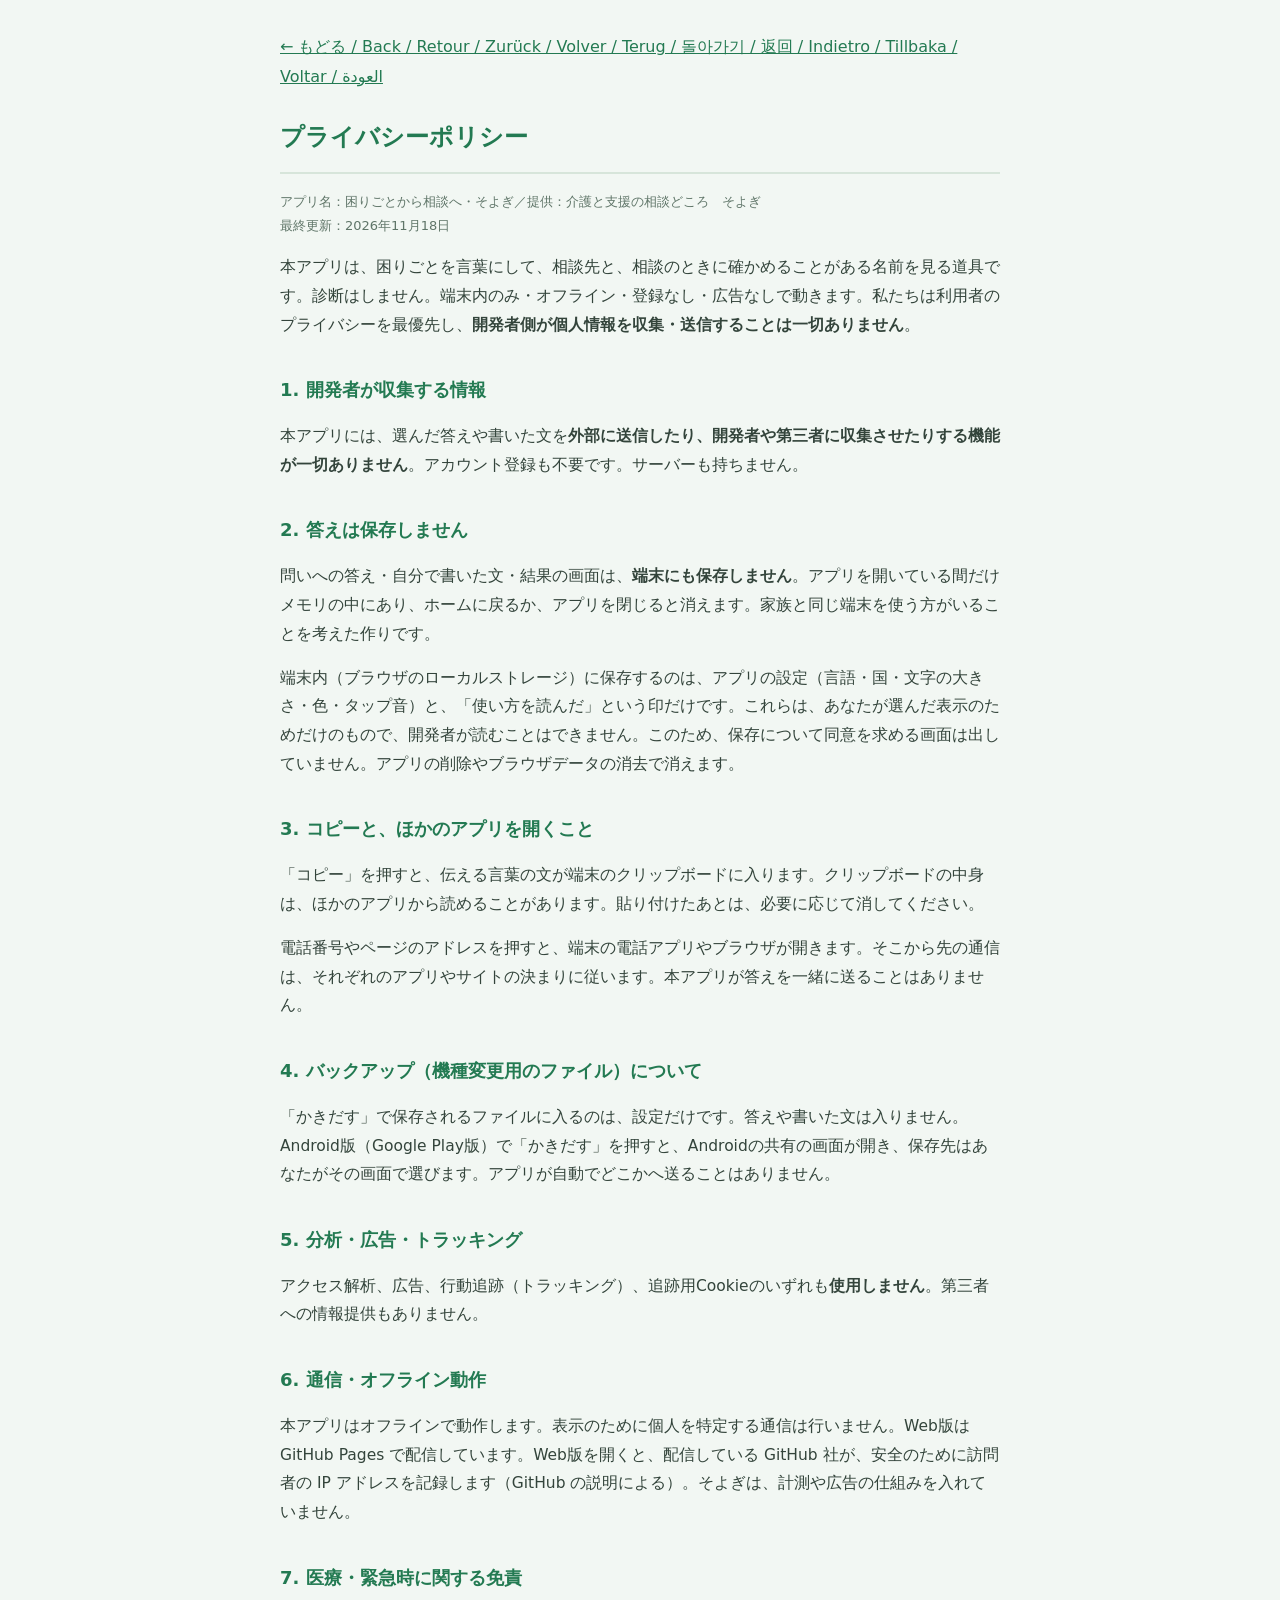
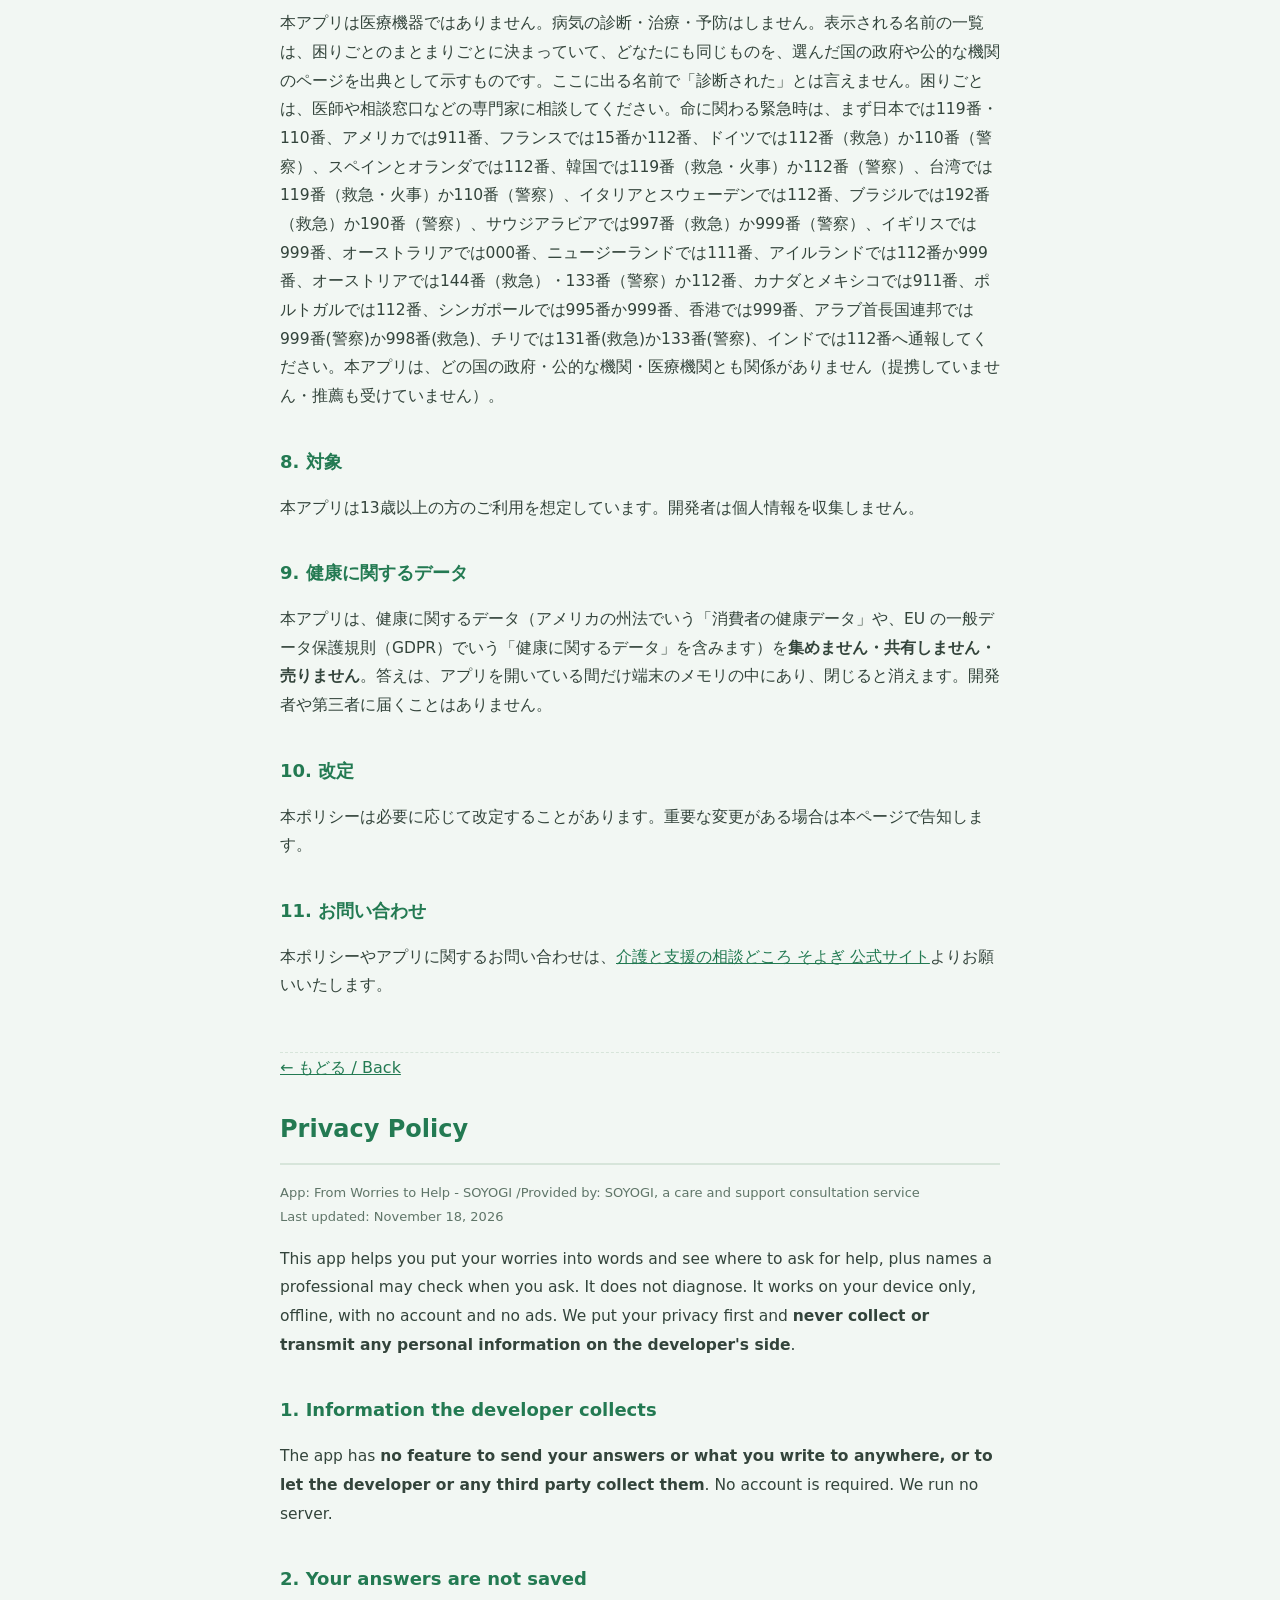
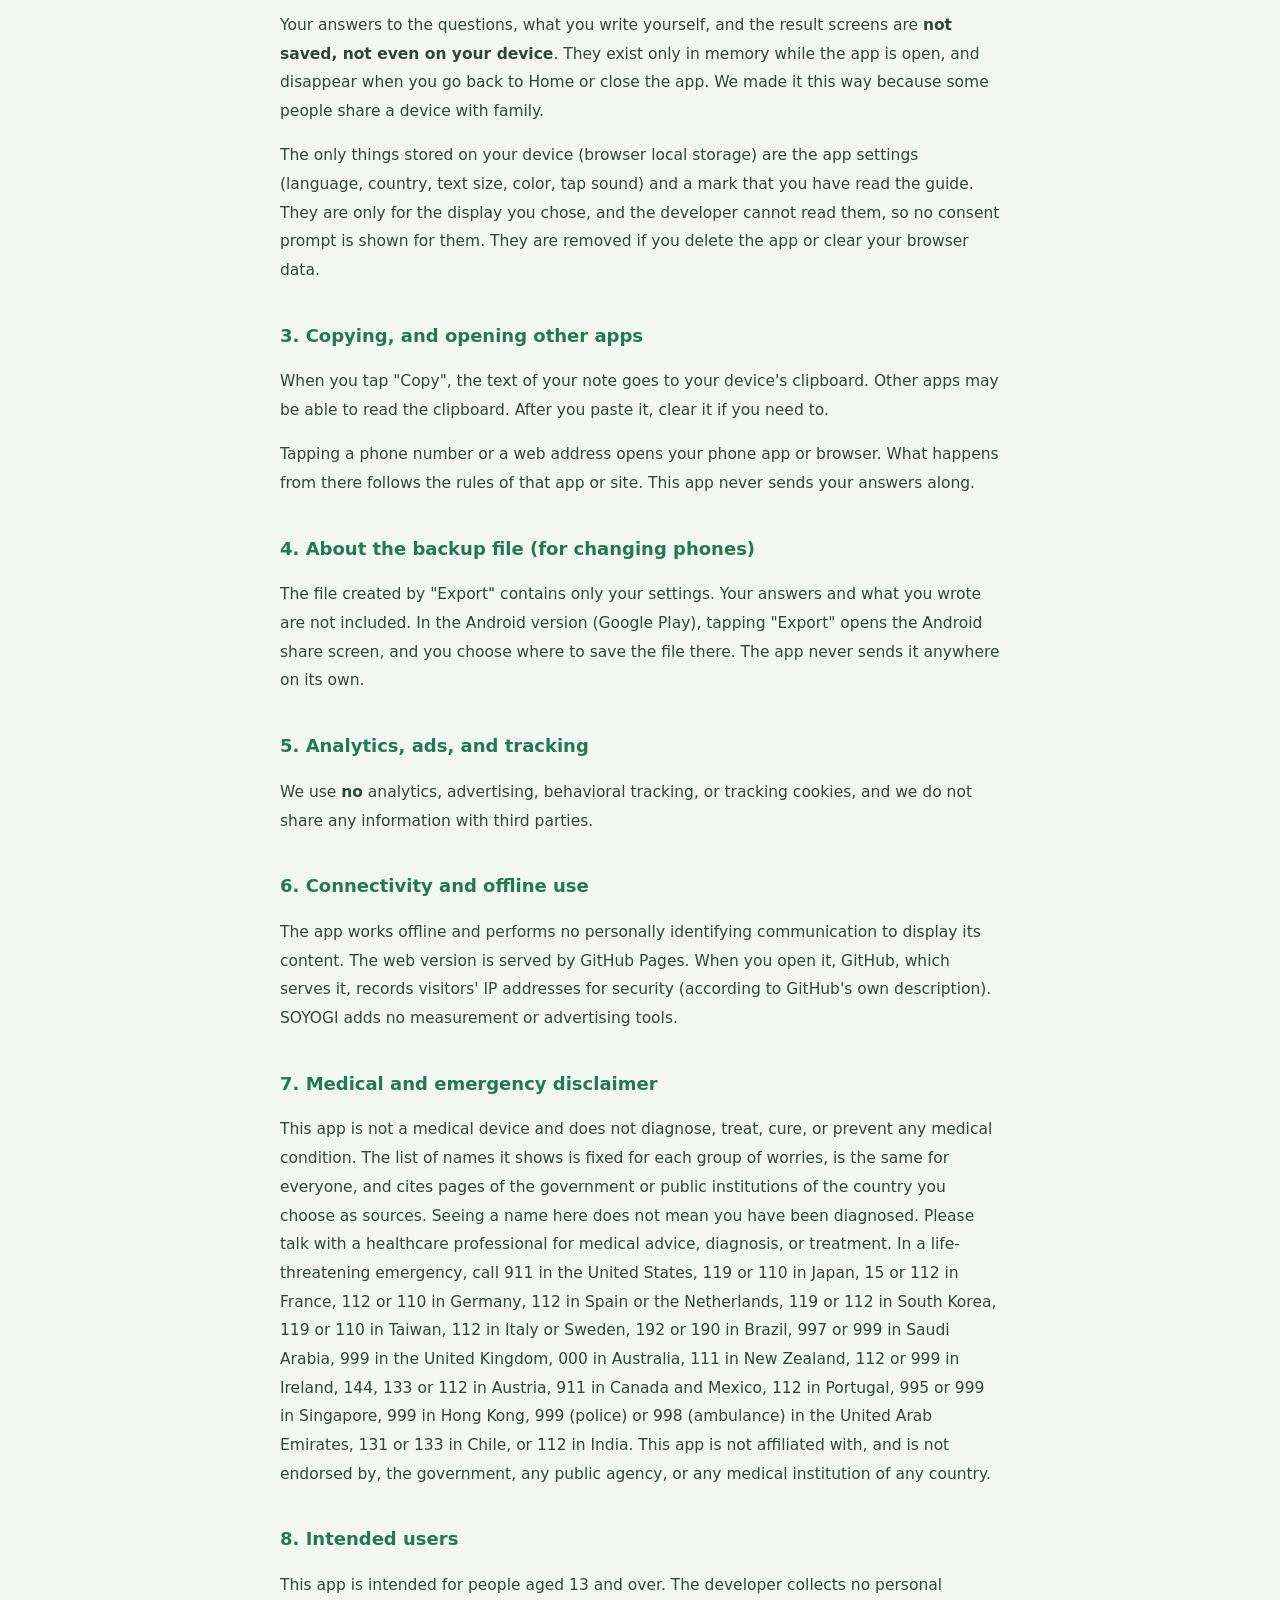
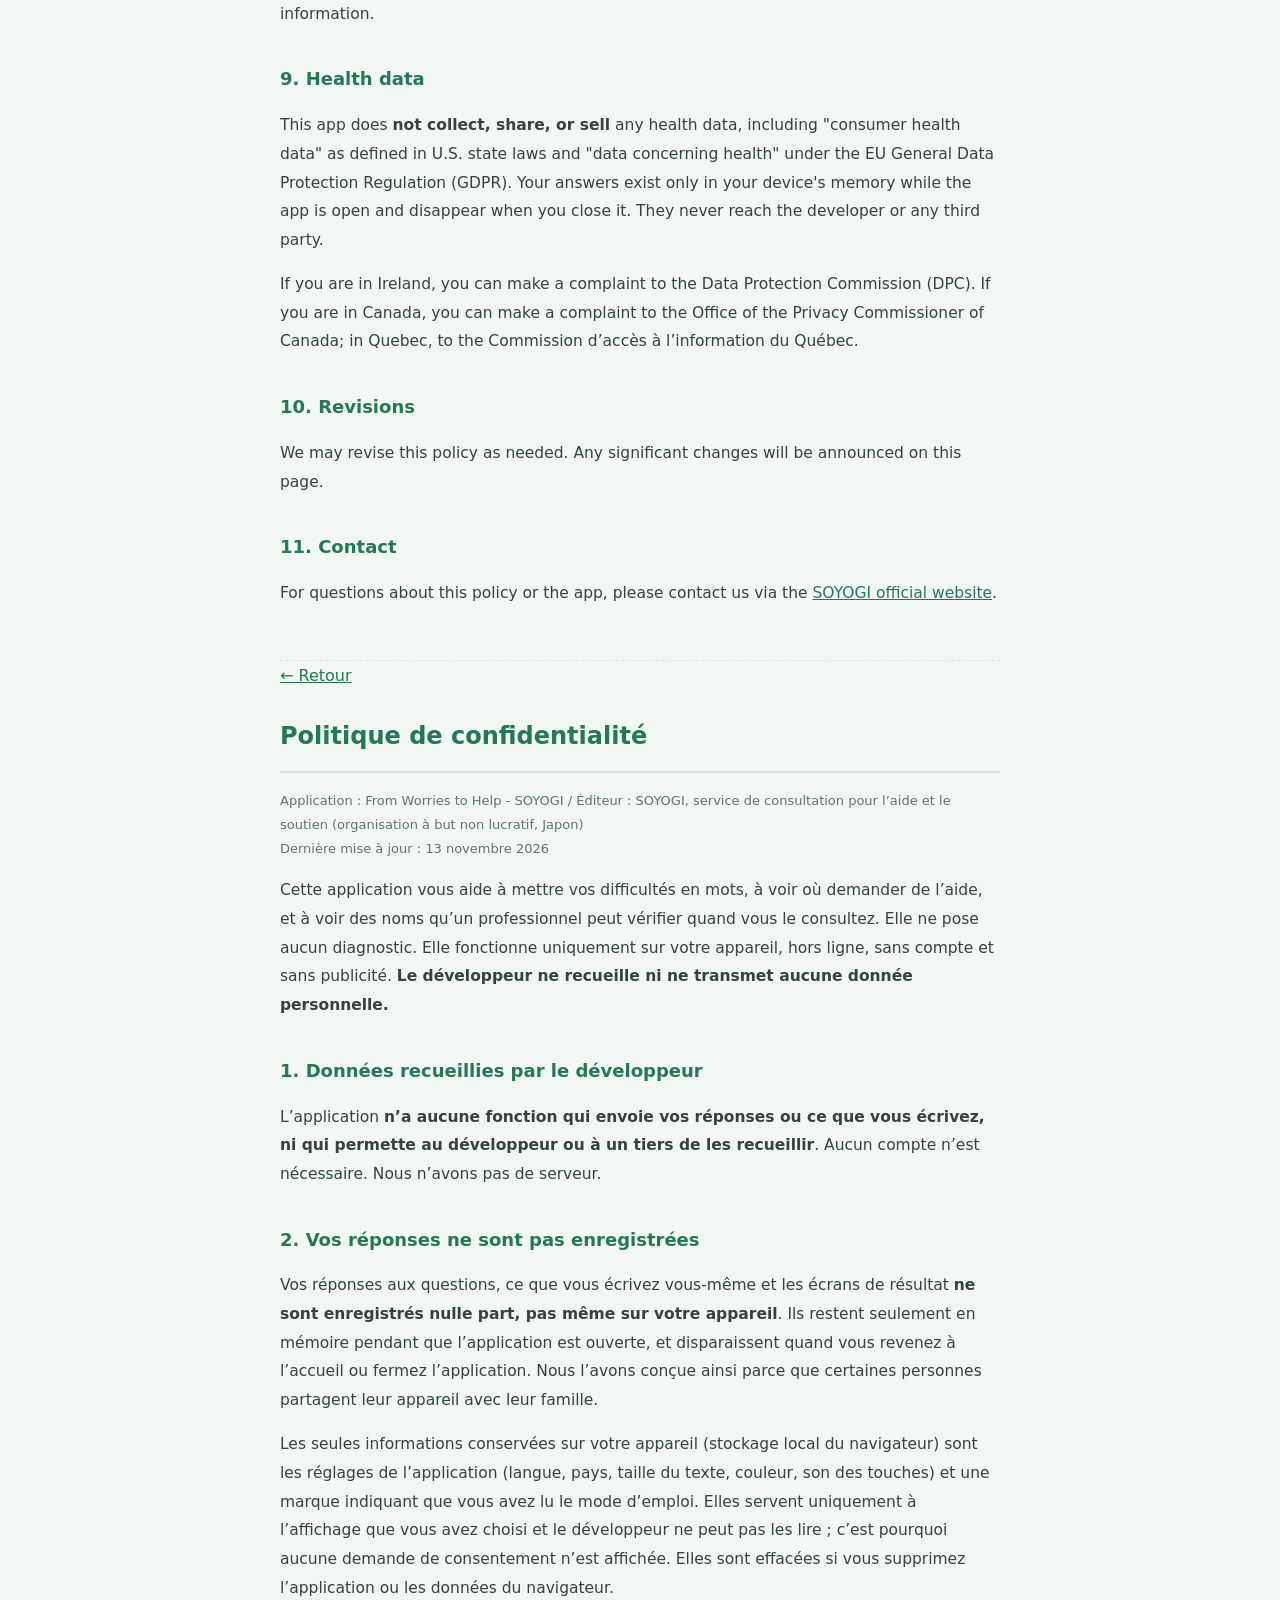
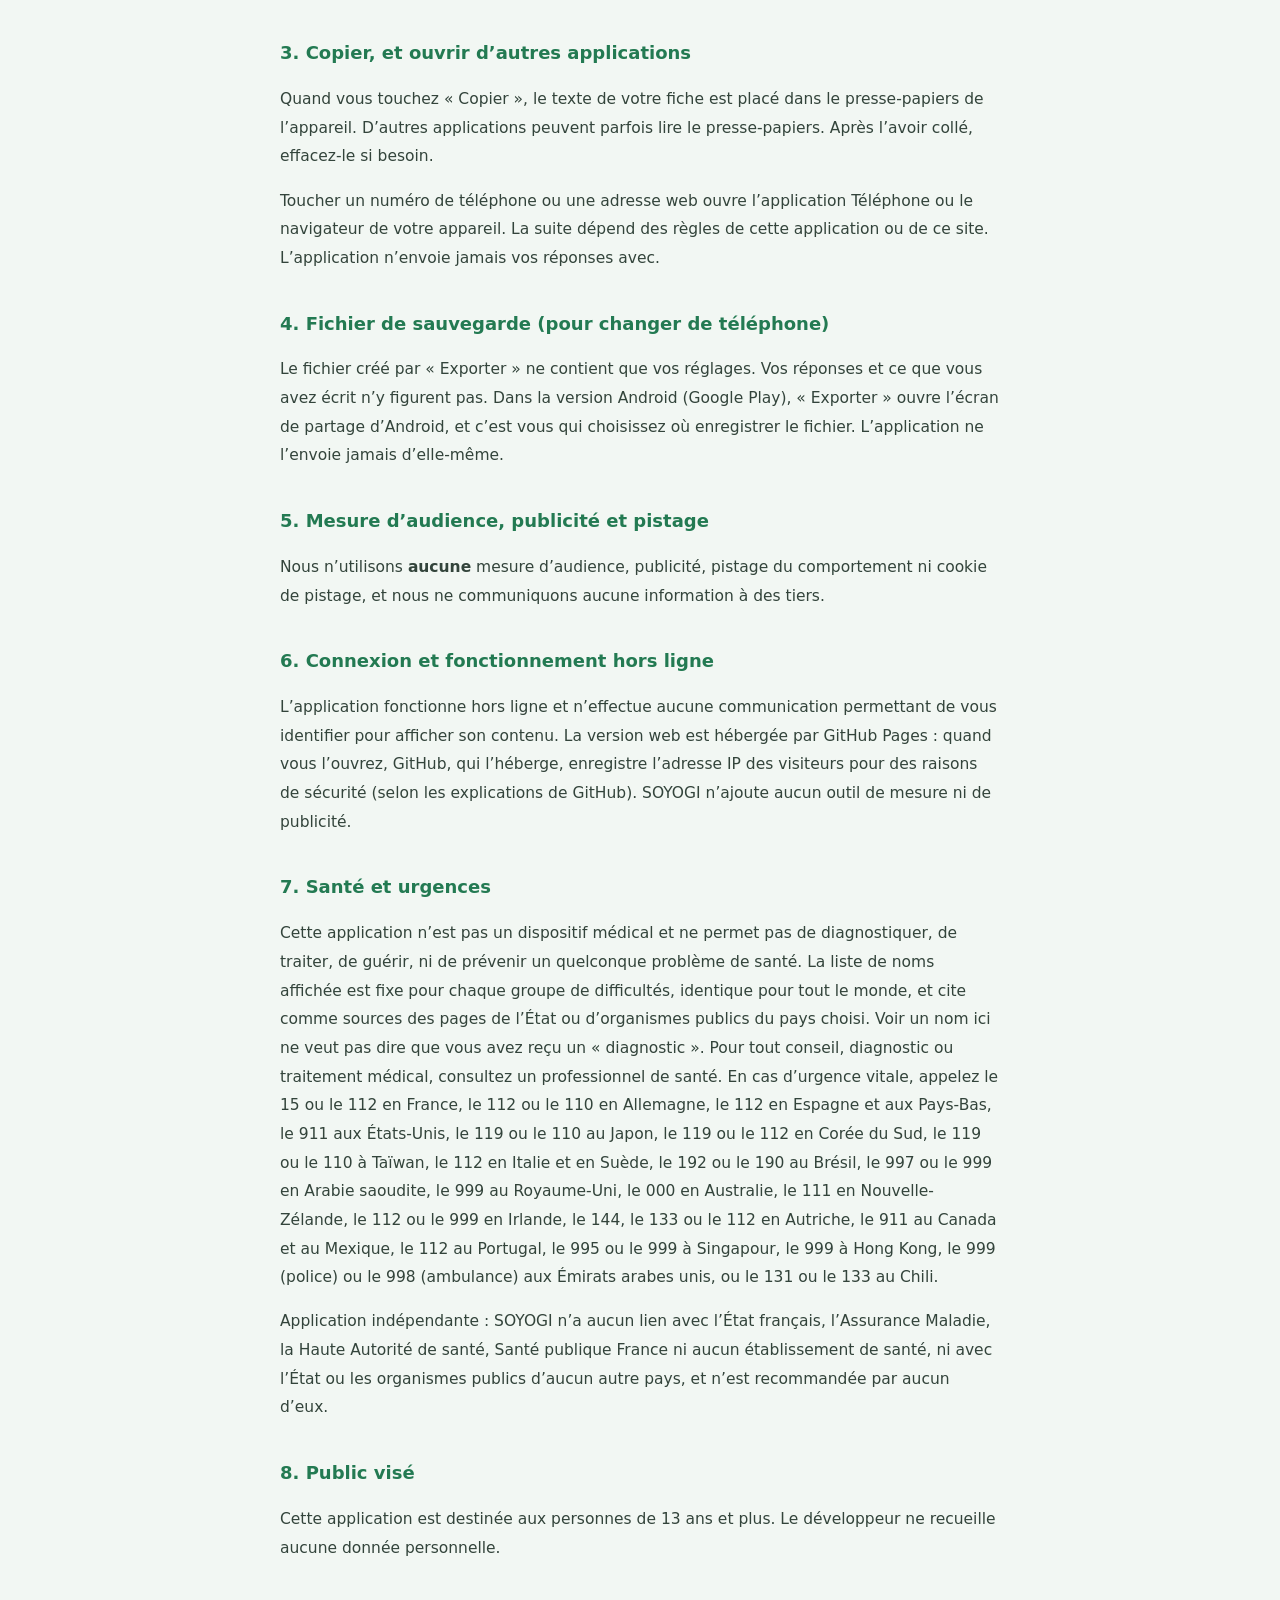
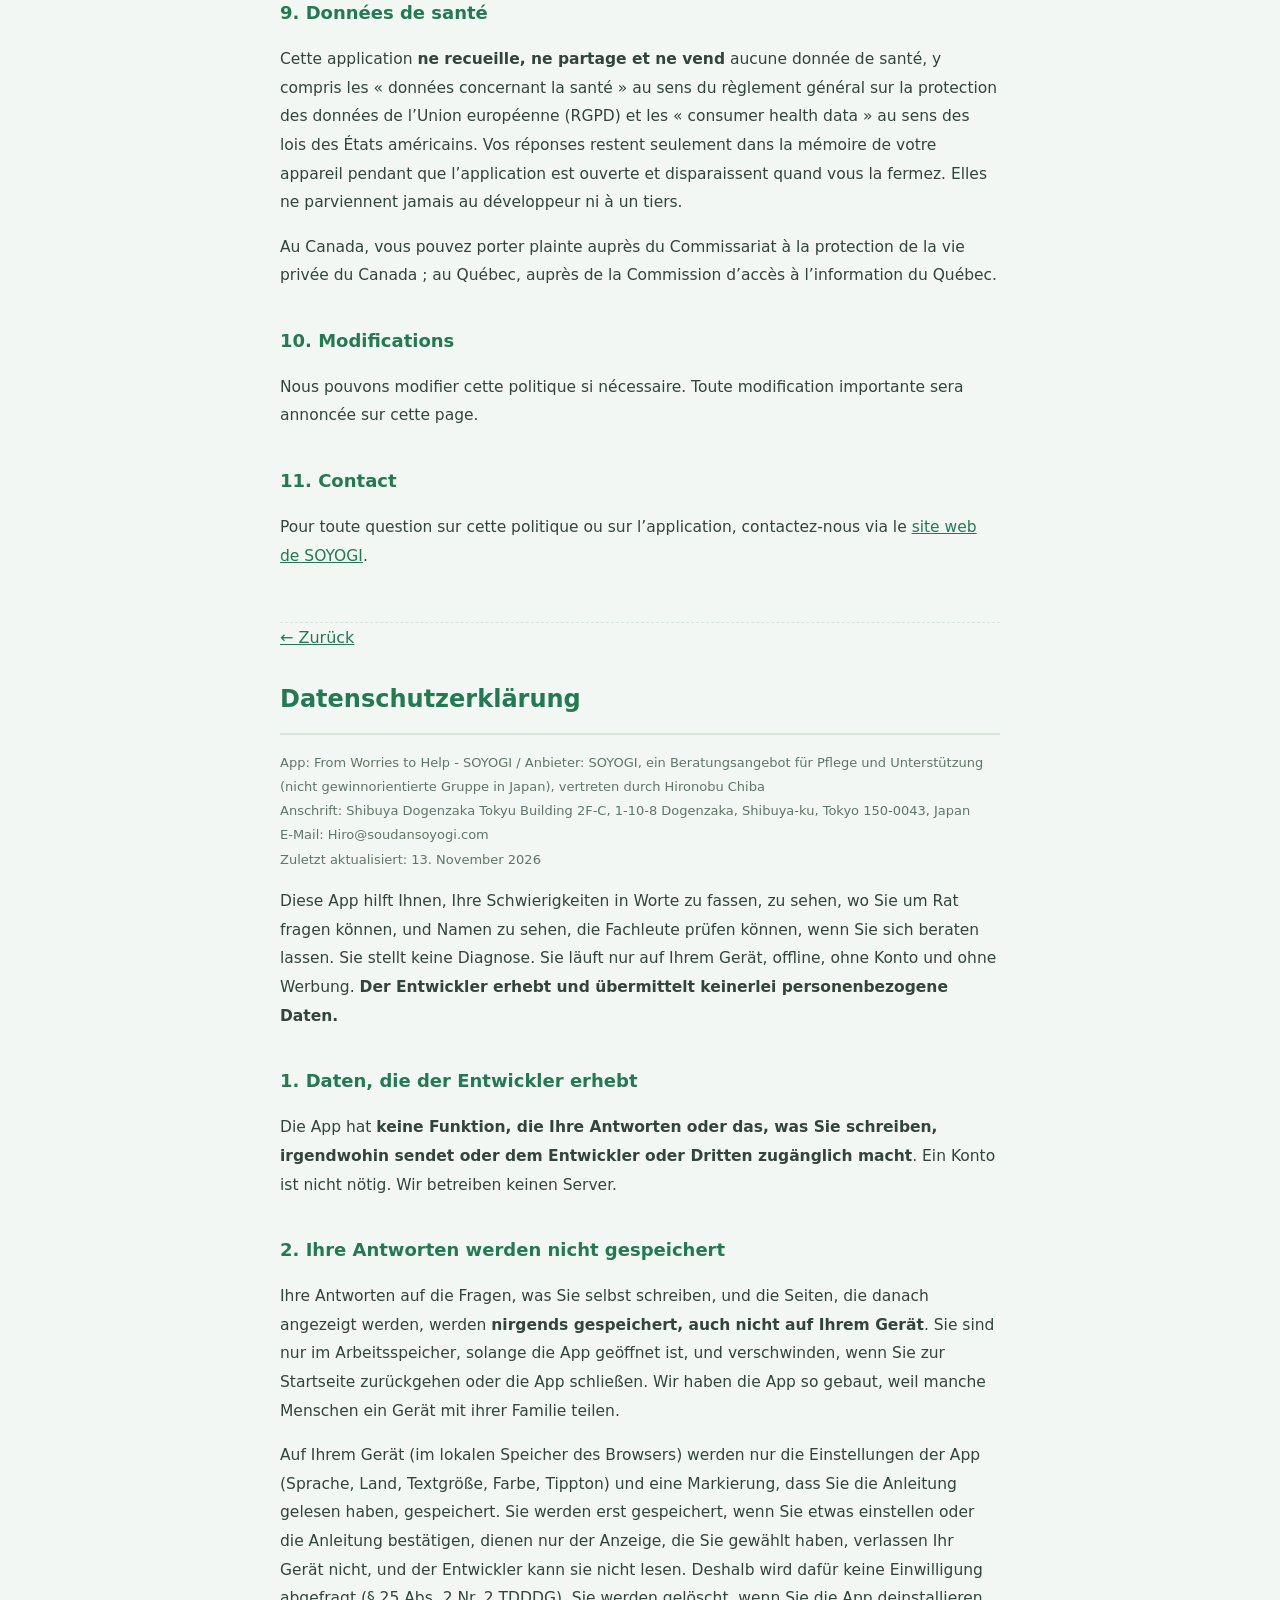
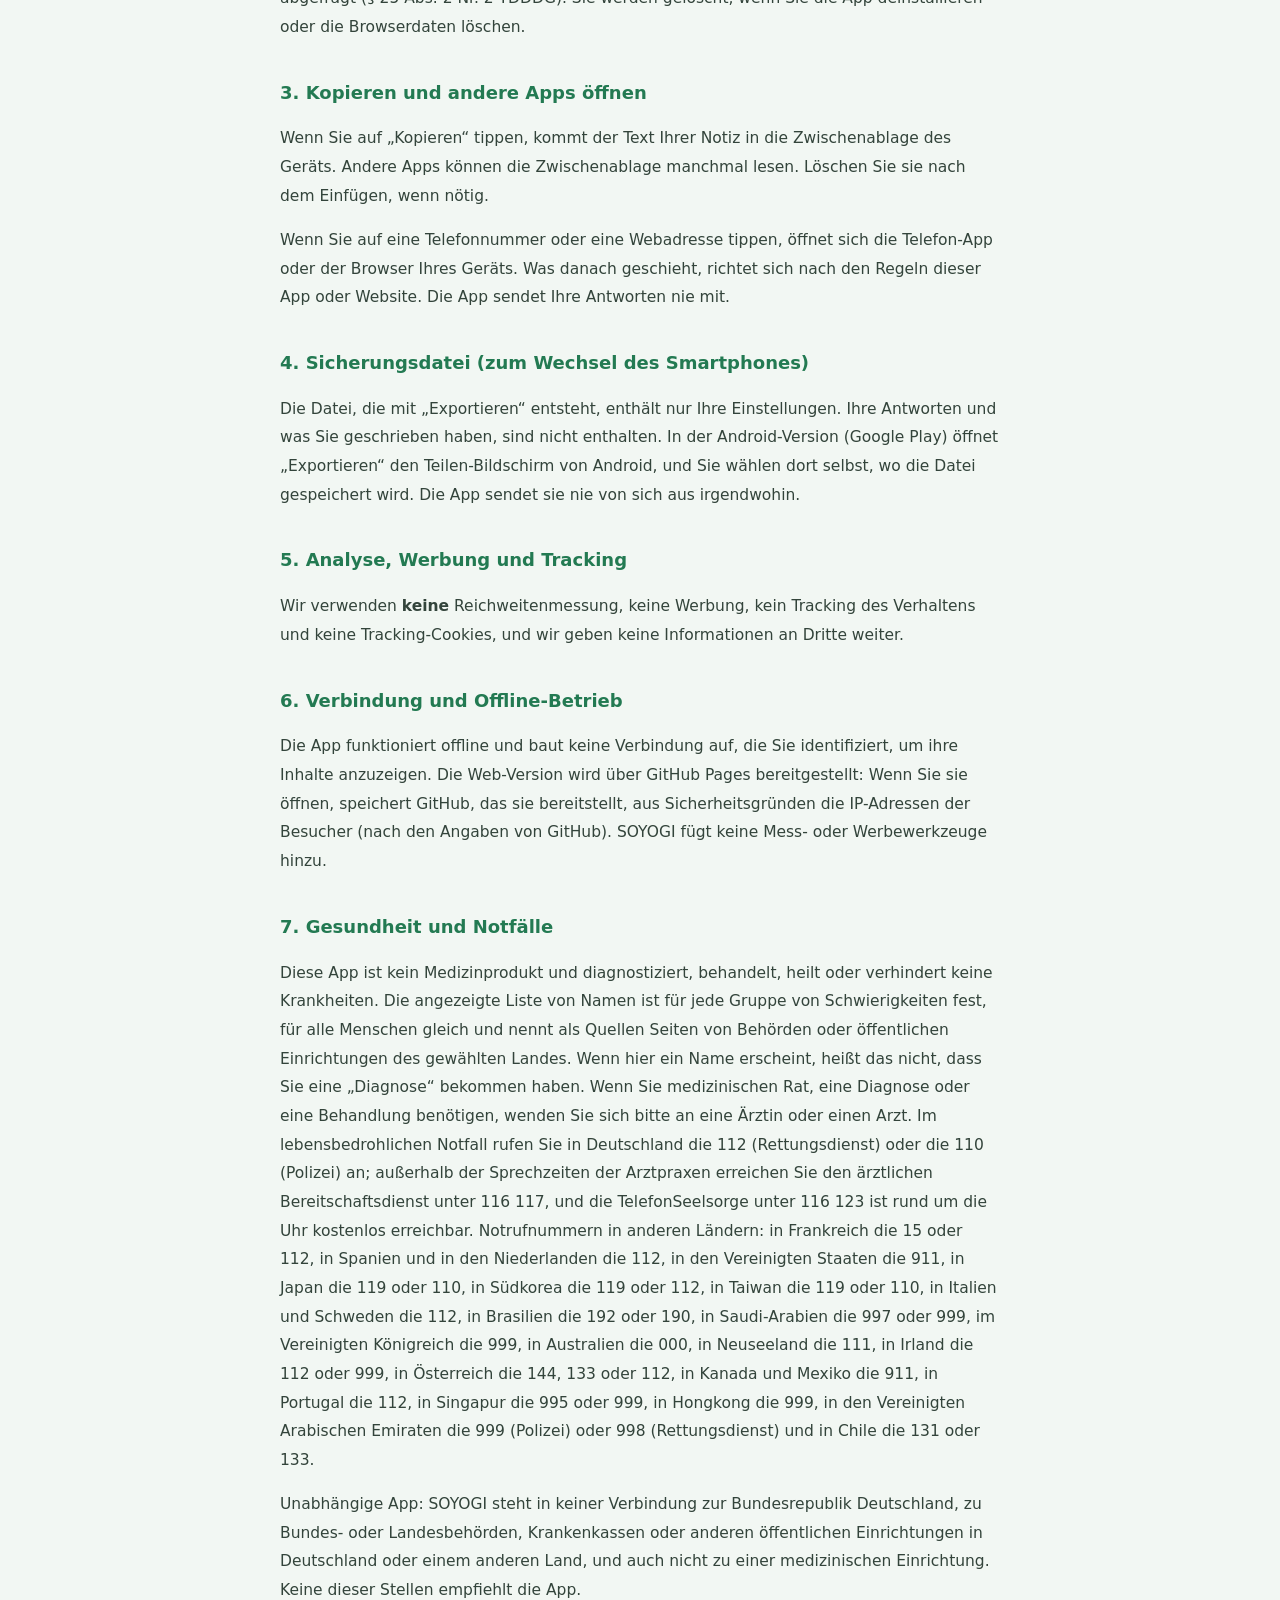
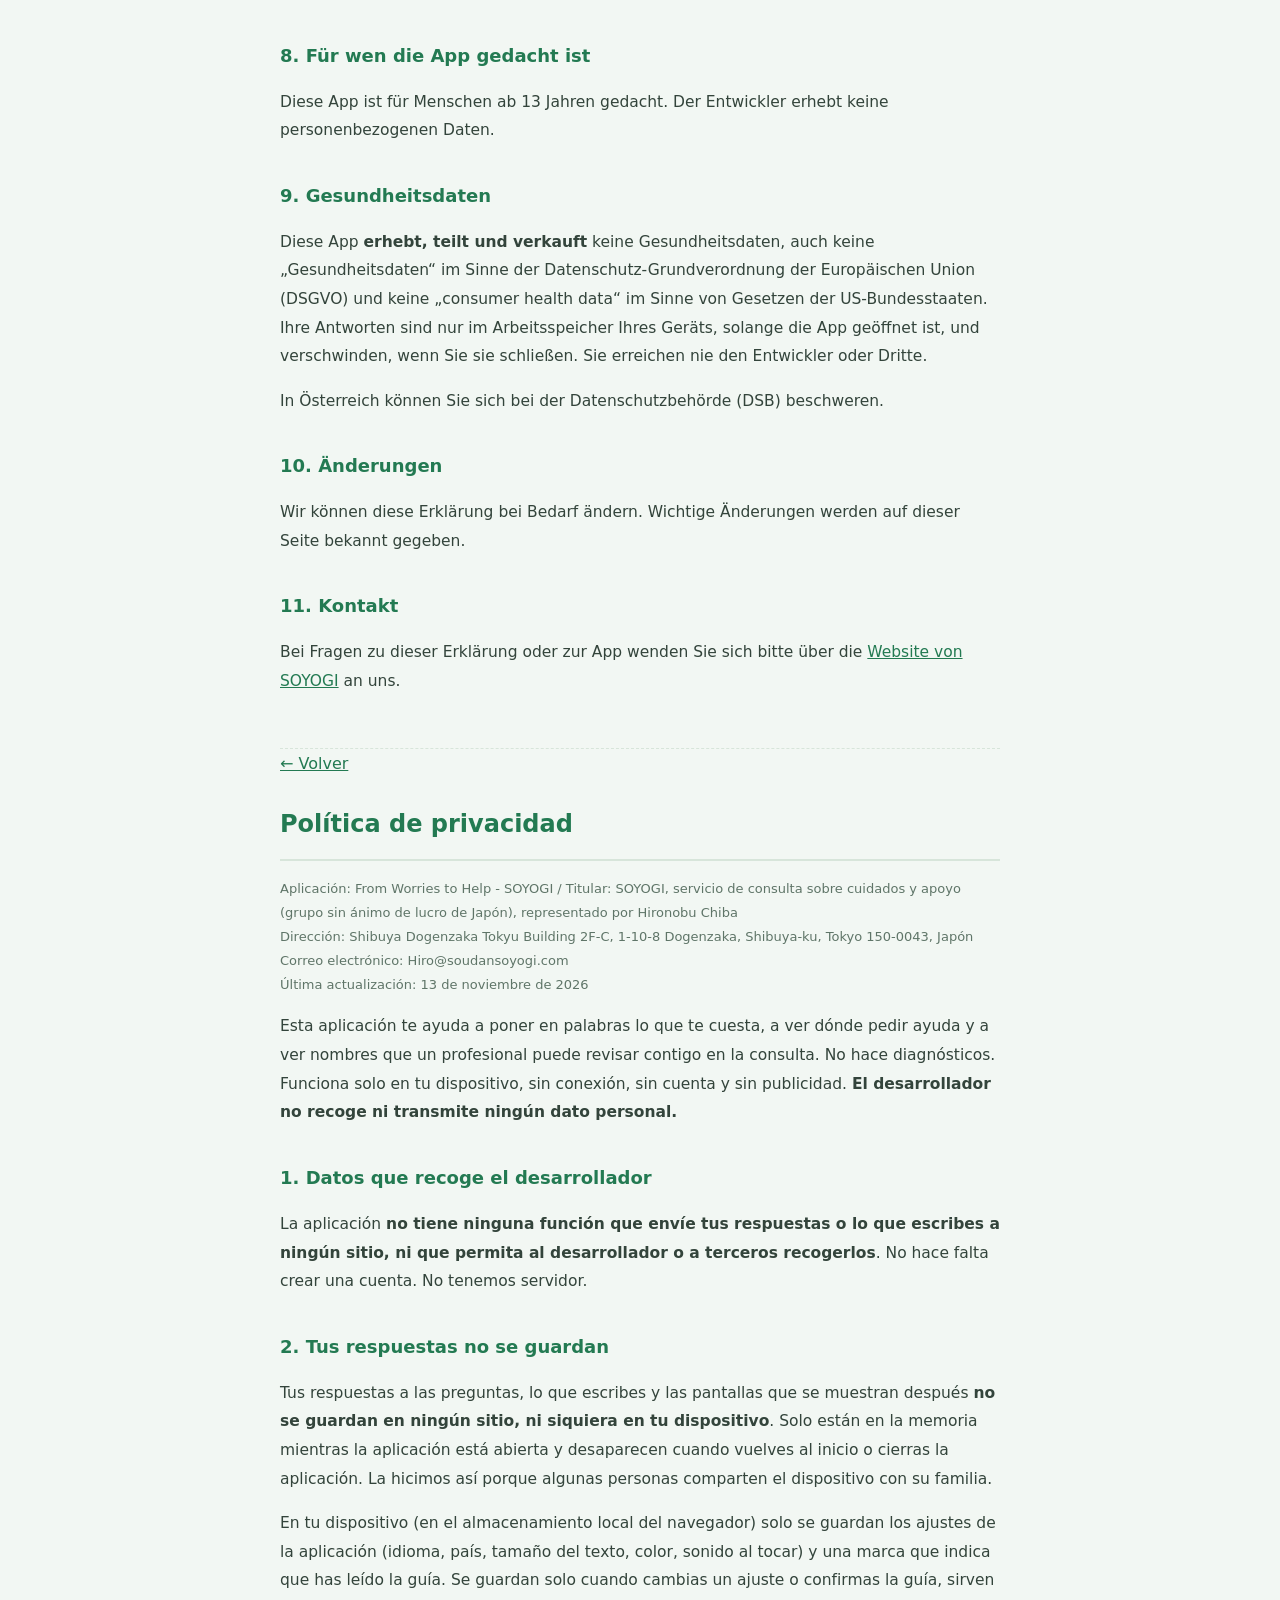
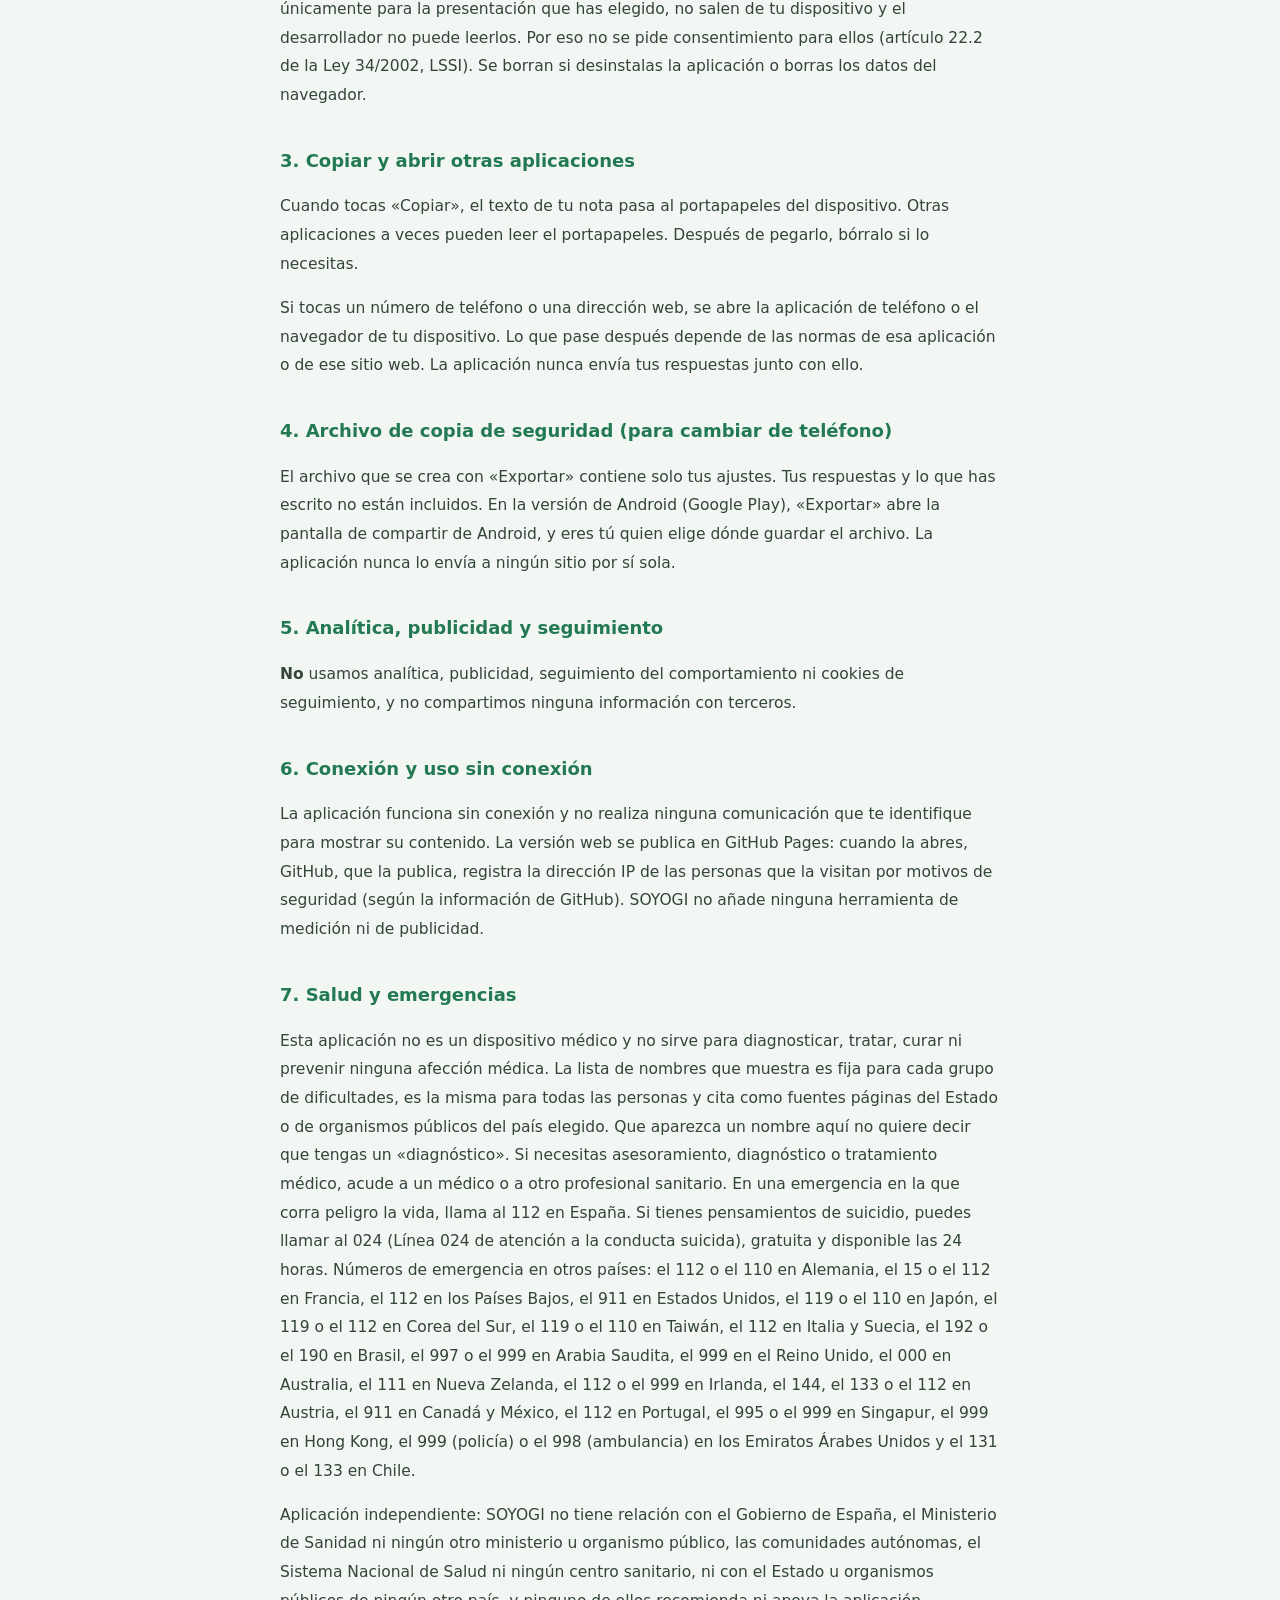
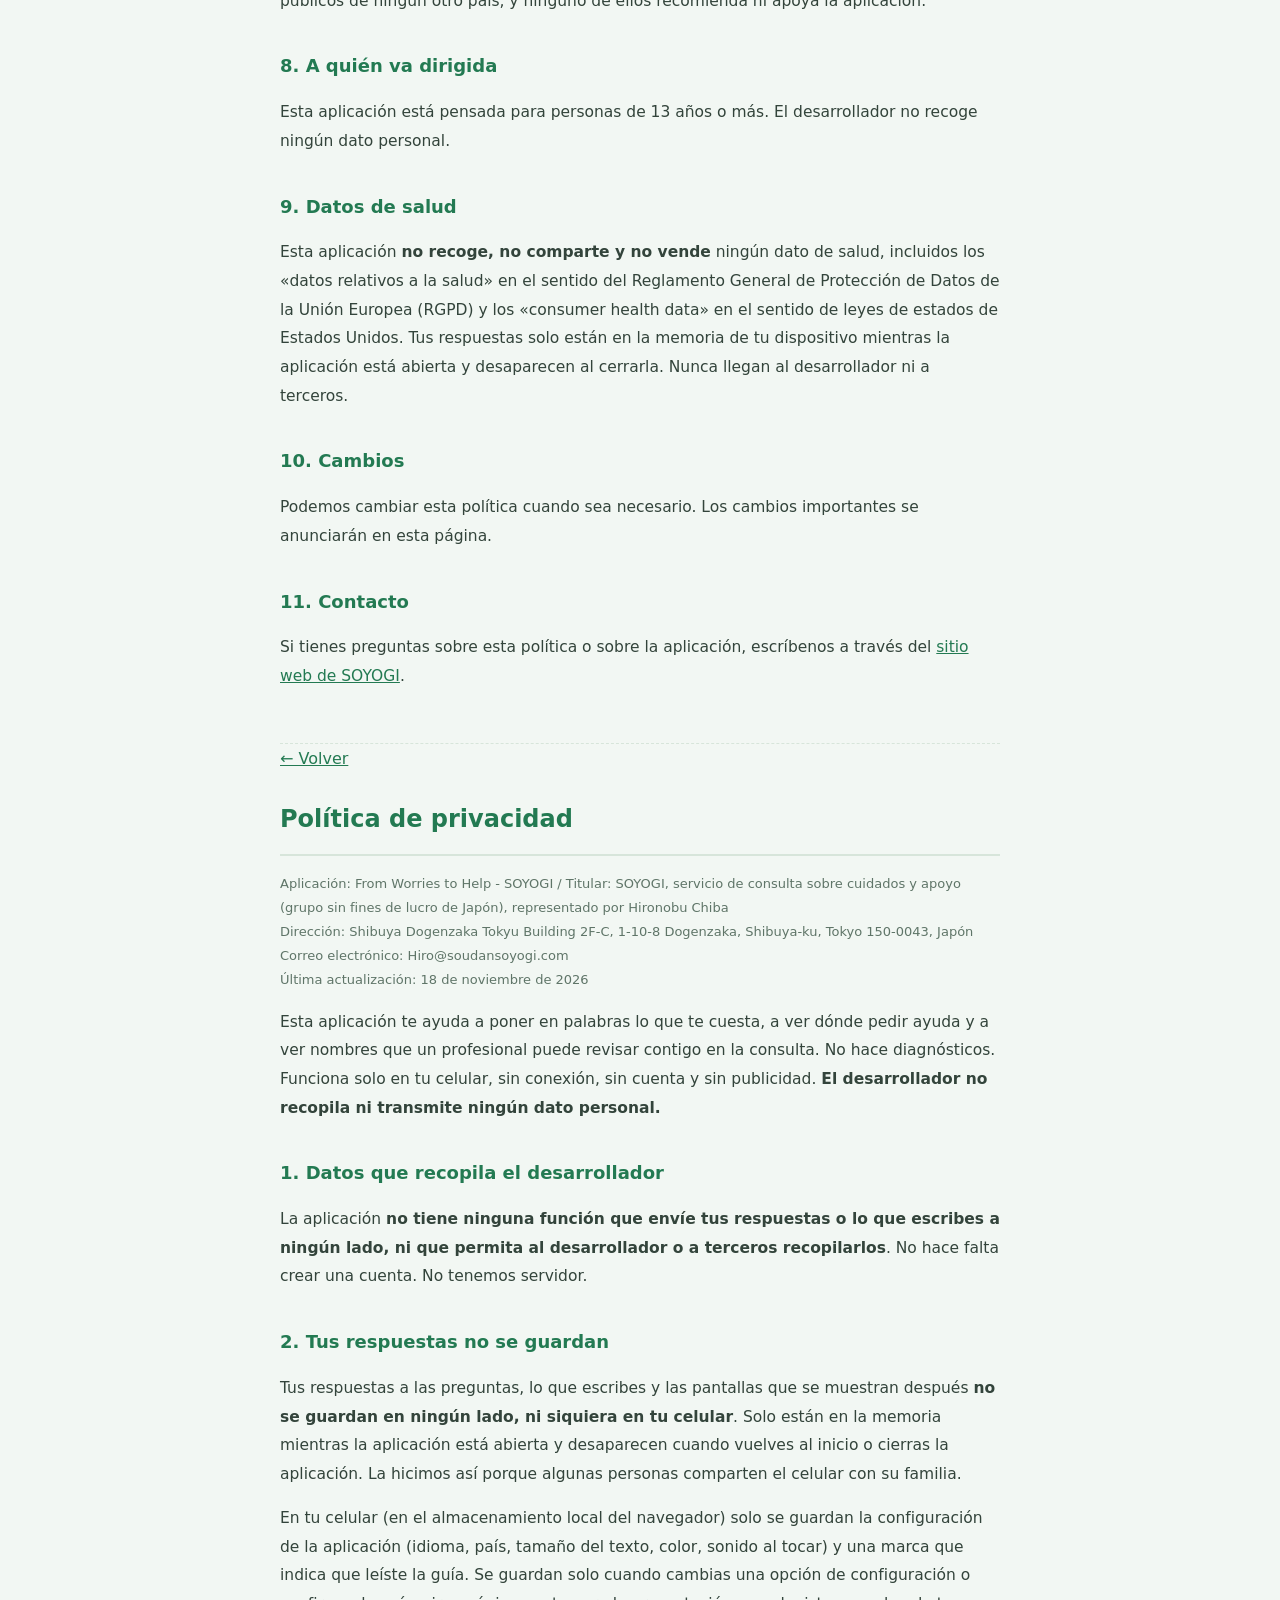
==== commit 0be5427e: "0.9.16: インドを追加 Co-Authored-By: Claude Opus 5.5 <noreply@anthropic.com>" ====
--- a/privacy.html
+++ b/privacy.html
@@ -51,7 +51,7 @@
   <p>本アプリはオフラインで動作します。表示のために個人を特定する通信は行いません。Web版は GitHub Pages で配信しています。Web版を開くと、配信している GitHub 社が、安全のために訪問者の IP アドレスを記録します（GitHub の説明による）。そよぎは、計測や広告の仕組みを入れていません。</p>
 
   <h2>7. 医療・緊急時に関する免責</h2>
-  <p>本アプリは医療機器ではありません。病気の診断・治療・予防はしません。表示される名前の一覧は、困りごとのまとまりごとに決まっていて、どなたにも同じものを、選んだ国の政府や公的な機関のページを出典として示すものです。ここに出る名前で「診断された」とは言えません。困りごとは、医師や相談窓口などの専門家に相談してください。命に関わる緊急時は、まず日本では119番・110番、アメリカでは911番、フランスでは15番か112番、ドイツでは112番（救急）か110番（警察）、スペインとオランダでは112番、韓国では119番（救急・火事）か112番（警察）、台湾では119番（救急・火事）か110番（警察）、イタリアとスウェーデンでは112番、ブラジルでは192番（救急）か190番（警察）、サウジアラビアでは997番（救急）か999番（警察）、イギリスでは999番、オーストラリアでは000番、ニュージーランドでは111番、アイルランドでは112番か999番、オーストリアでは144番（救急）・133番（警察）か112番、カナダとメキシコでは911番、ポルトガルでは112番、シンガポールでは995番か999番、香港では999番、アラブ首長国連邦では999番(警察)か998番(救急)、チリでは131番(救急)か133番(警察)へ通報してください。本アプリは、どの国の政府・公的な機関・医療機関とも関係がありません（提携していません・推薦も受けていません）。</p>
+  <p>本アプリは医療機器ではありません。病気の診断・治療・予防はしません。表示される名前の一覧は、困りごとのまとまりごとに決まっていて、どなたにも同じものを、選んだ国の政府や公的な機関のページを出典として示すものです。ここに出る名前で「診断された」とは言えません。困りごとは、医師や相談窓口などの専門家に相談してください。命に関わる緊急時は、まず日本では119番・110番、アメリカでは911番、フランスでは15番か112番、ドイツでは112番（救急）か110番（警察）、スペインとオランダでは112番、韓国では119番（救急・火事）か112番（警察）、台湾では119番（救急・火事）か110番（警察）、イタリアとスウェーデンでは112番、ブラジルでは192番（救急）か190番（警察）、サウジアラビアでは997番（救急）か999番（警察）、イギリスでは999番、オーストラリアでは000番、ニュージーランドでは111番、アイルランドでは112番か999番、オーストリアでは144番（救急）・133番（警察）か112番、カナダとメキシコでは911番、ポルトガルでは112番、シンガポールでは995番か999番、香港では999番、アラブ首長国連邦では999番(警察)か998番(救急)、チリでは131番(救急)か133番(警察)、インドでは112番へ通報してください。本アプリは、どの国の政府・公的な機関・医療機関とも関係がありません（提携していません・推薦も受けていません）。</p>
 
   <h2>8. 対象</h2>
   <p>本アプリは13歳以上の方のご利用を想定しています。開発者は個人情報を収集しません。</p>
@@ -94,7 +94,7 @@
   <p>The app works offline and performs no personally identifying communication to display its content. The web version is served by GitHub Pages. When you open it, GitHub, which serves it, records visitors' IP addresses for security (according to GitHub's own description). SOYOGI adds no measurement or advertising tools.</p>
 
   <h2>7. Medical and emergency disclaimer</h2>
-  <p>This app is not a medical device and does not diagnose, treat, cure, or prevent any medical condition. The list of names it shows is fixed for each group of worries, is the same for everyone, and cites pages of the government or public institutions of the country you choose as sources. Seeing a name here does not mean you have been diagnosed. Please talk with a healthcare professional for medical advice, diagnosis, or treatment. In a life-threatening emergency, call 911 in the United States, 119 or 110 in Japan, 15 or 112 in France, 112 or 110 in Germany, 112 in Spain or the Netherlands, 119 or 112 in South Korea, 119 or 110 in Taiwan, 112 in Italy or Sweden, 192 or 190 in Brazil, 997 or 999 in Saudi Arabia, 999 in the United Kingdom, 000 in Australia, 111 in New Zealand, 112 or 999 in Ireland, 144, 133 or 112 in Austria, 911 in Canada and Mexico, 112 in Portugal, 995 or 999 in Singapore, 999 in Hong Kong, 999 (police) or 998 (ambulance) in the United Arab Emirates, or 131 or 133 in Chile. This app is not affiliated with, and is not endorsed by, the government, any public agency, or any medical institution of any country.</p>
+  <p>This app is not a medical device and does not diagnose, treat, cure, or prevent any medical condition. The list of names it shows is fixed for each group of worries, is the same for everyone, and cites pages of the government or public institutions of the country you choose as sources. Seeing a name here does not mean you have been diagnosed. Please talk with a healthcare professional for medical advice, diagnosis, or treatment. In a life-threatening emergency, call 911 in the United States, 119 or 110 in Japan, 15 or 112 in France, 112 or 110 in Germany, 112 in Spain or the Netherlands, 119 or 112 in South Korea, 119 or 110 in Taiwan, 112 in Italy or Sweden, 192 or 190 in Brazil, 997 or 999 in Saudi Arabia, 999 in the United Kingdom, 000 in Australia, 111 in New Zealand, 112 or 999 in Ireland, 144, 133 or 112 in Austria, 911 in Canada and Mexico, 112 in Portugal, 995 or 999 in Singapore, 999 in Hong Kong, 999 (police) or 998 (ambulance) in the United Arab Emirates, 131 or 133 in Chile, or 112 in India. This app is not affiliated with, and is not endorsed by, the government, any public agency, or any medical institution of any country.</p>
 
   <h2>8. Intended users</h2>
   <p>This app is intended for people aged 13 and over. The developer collects no personal information.</p>
@@ -670,6 +670,17 @@
   <h2>11. التواصل</h2>
   <p>لأي أسئلة عن هذه السياسة أو عن التطبيق، يمكن مراسلتنا عبر <a href="https://soudansoyogi.com/" target="_blank" rel="noopener noreferrer">موقع SOYOGI</a>.</p>
   </div>
+
+  <hr class="lang-sep">
+
+  <div lang="hi">
+  <a class="back" href="./">← वापस</a>
+  <h1>गोपनीयता नीति</h1>
+  <p>यह ऐप आपके जवाब और जो आप लिखते हैं, उन्हें कहीं नहीं भेजता और सेव भी नहीं करता। ऐप में विज्ञापन, ट्रैकिंग या पंजीकरण नहीं है।</p>
+  <p>यह निदान नहीं है। यह ऐप कोई चिकित्सा उपकरण नहीं है और किसी भी बीमारी का निदान, उपचार, इलाज या रोकथाम नहीं करता।</p>
+  <p>भारत में आपात स्थिति में 112 पर कॉल करें। सोयोगी का भारत सरकार से कोई संबंध नहीं है।</p>
+  <p>पूरी नीति ऊपर अंग्रेज़ी में है। सवालों के लिए <a href="https://soudansoyogi.com/" target="_blank" rel="noopener noreferrer">SOYOGI की वेबसाइट</a> देखें।</p>
+  </div>
 </main>
 </body>
 </html>
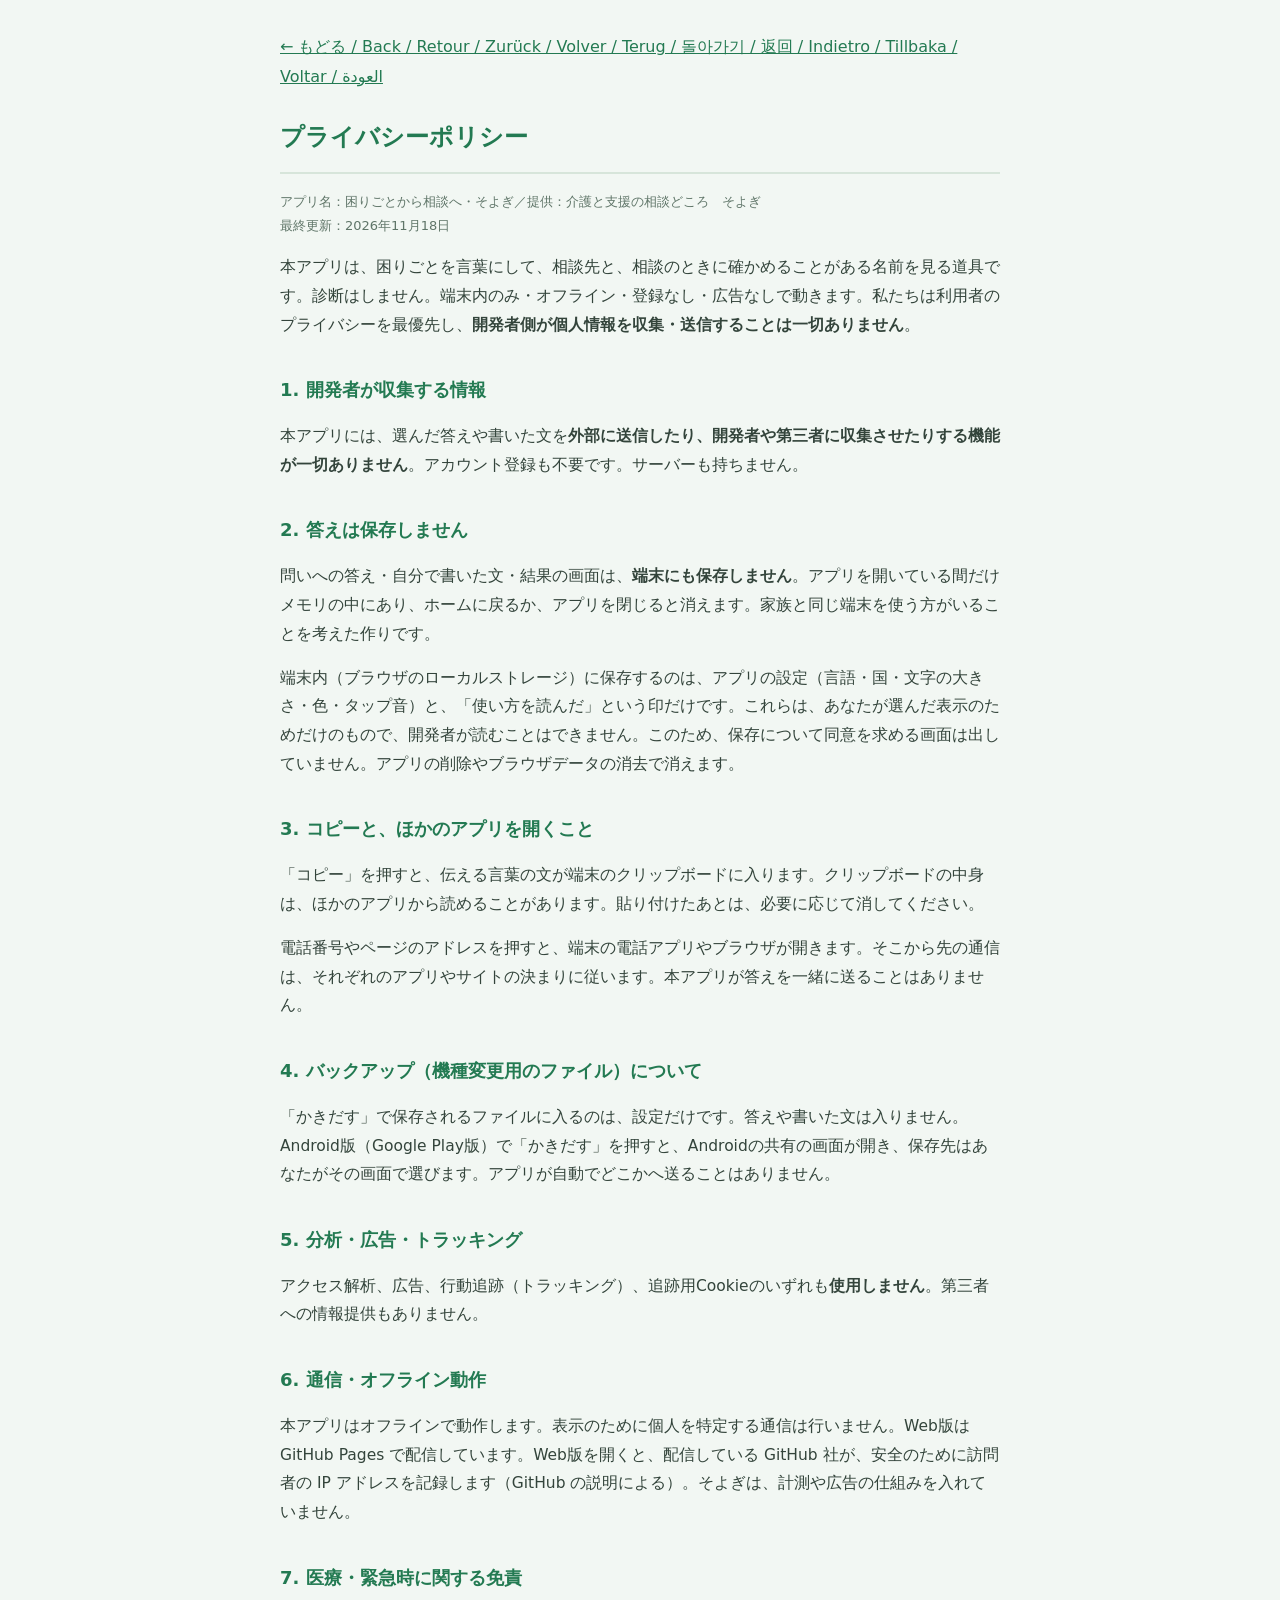
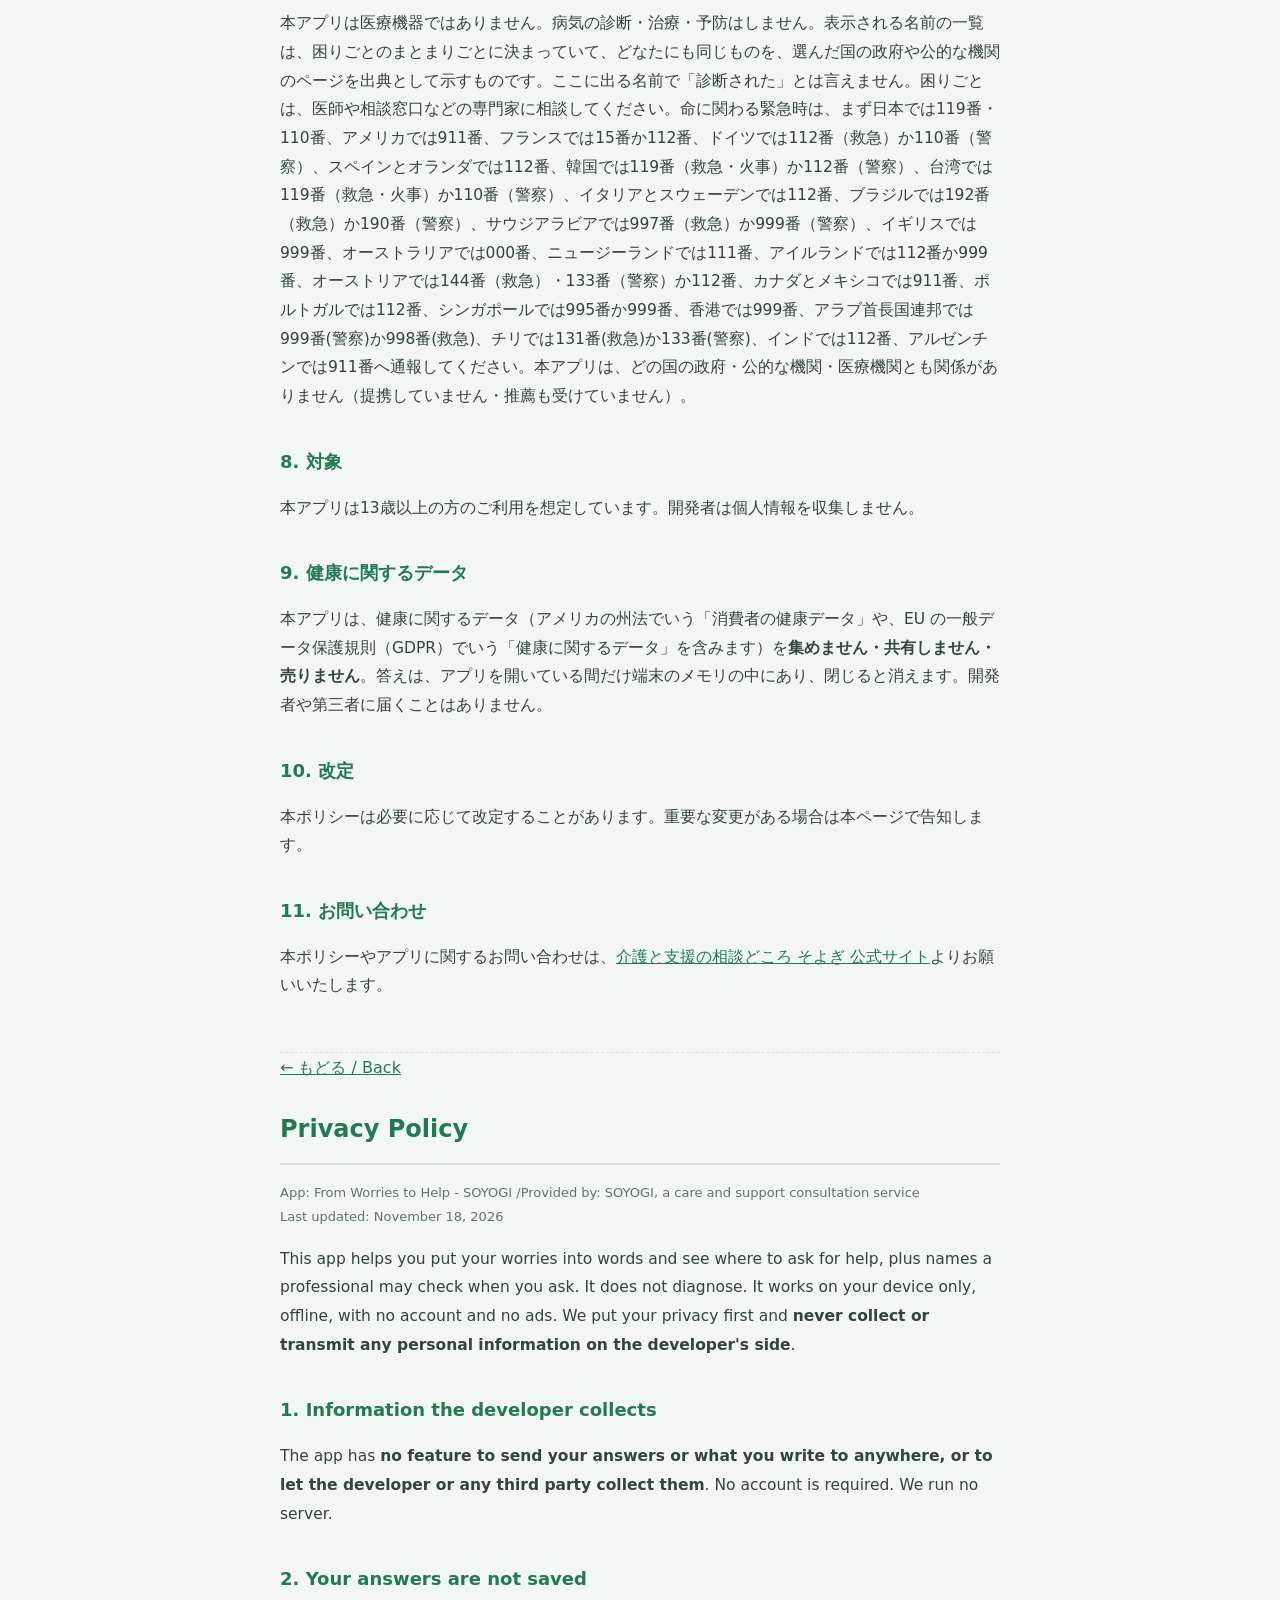
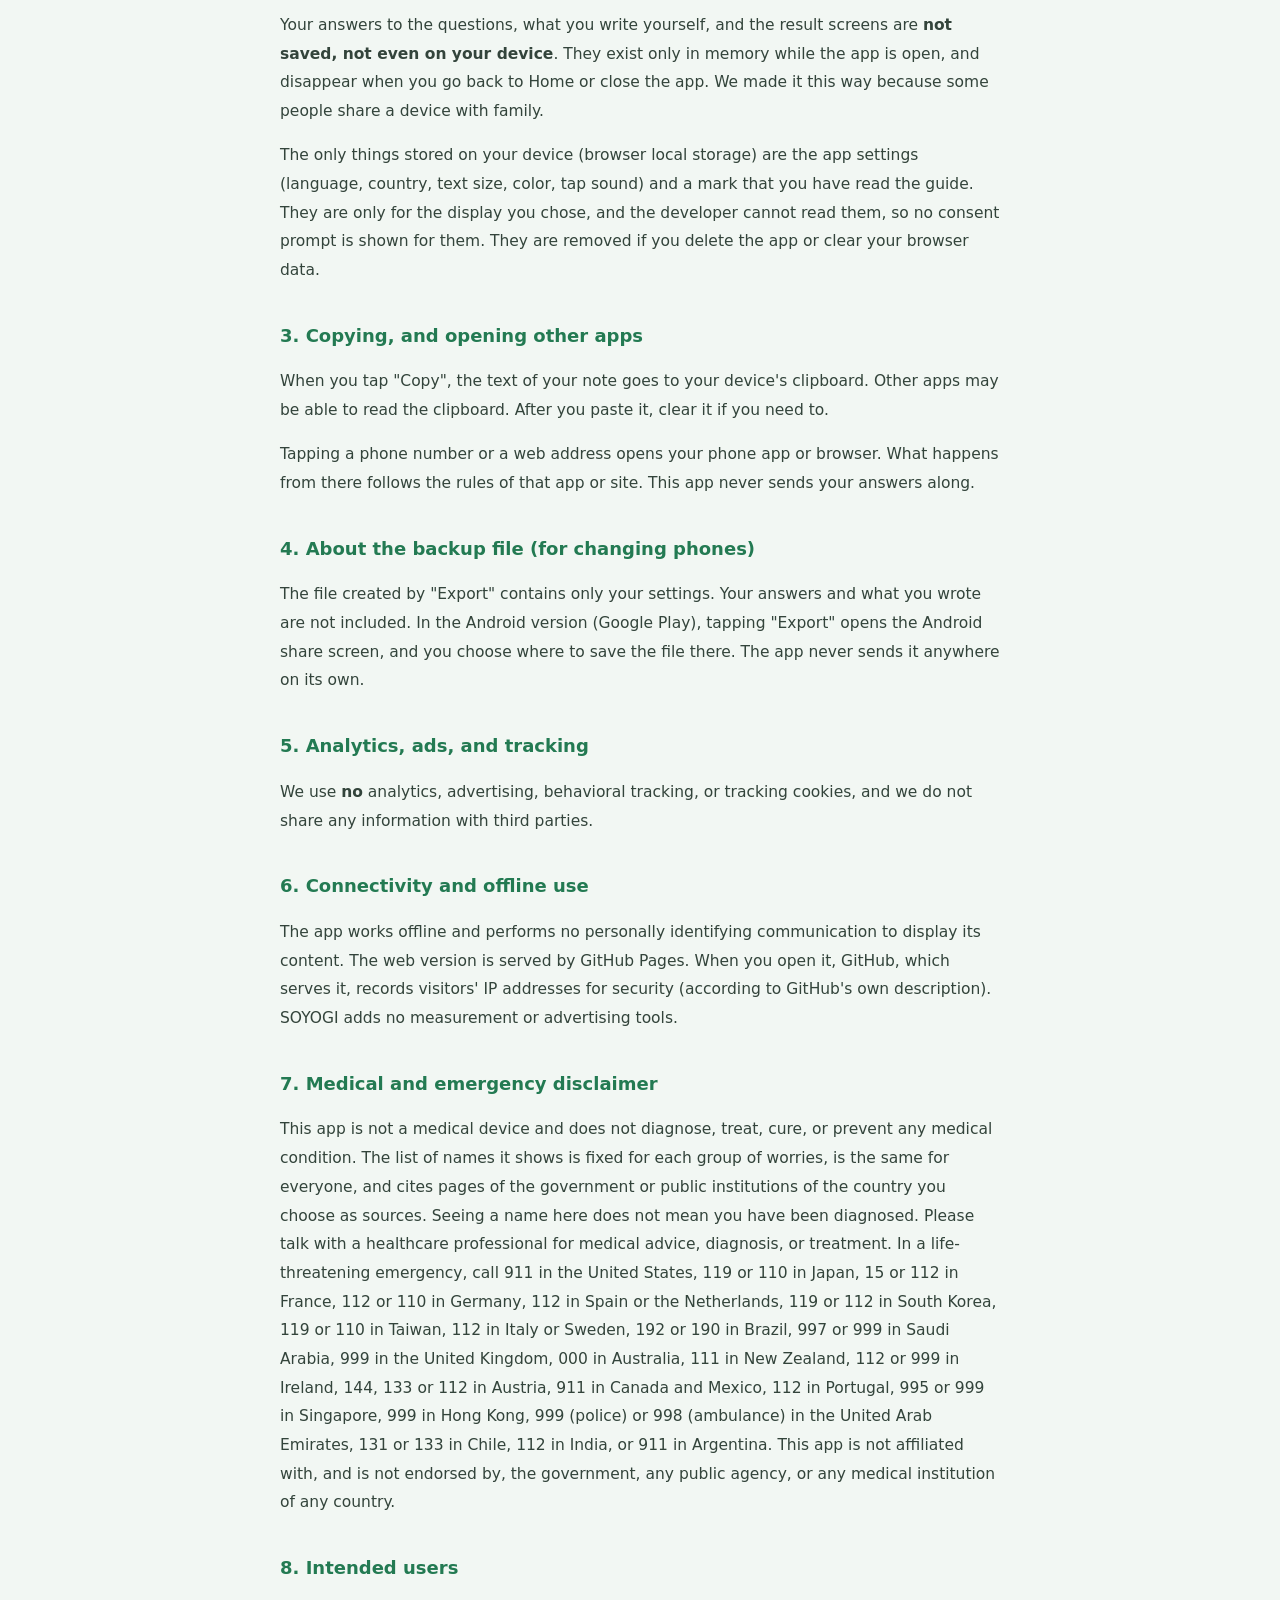
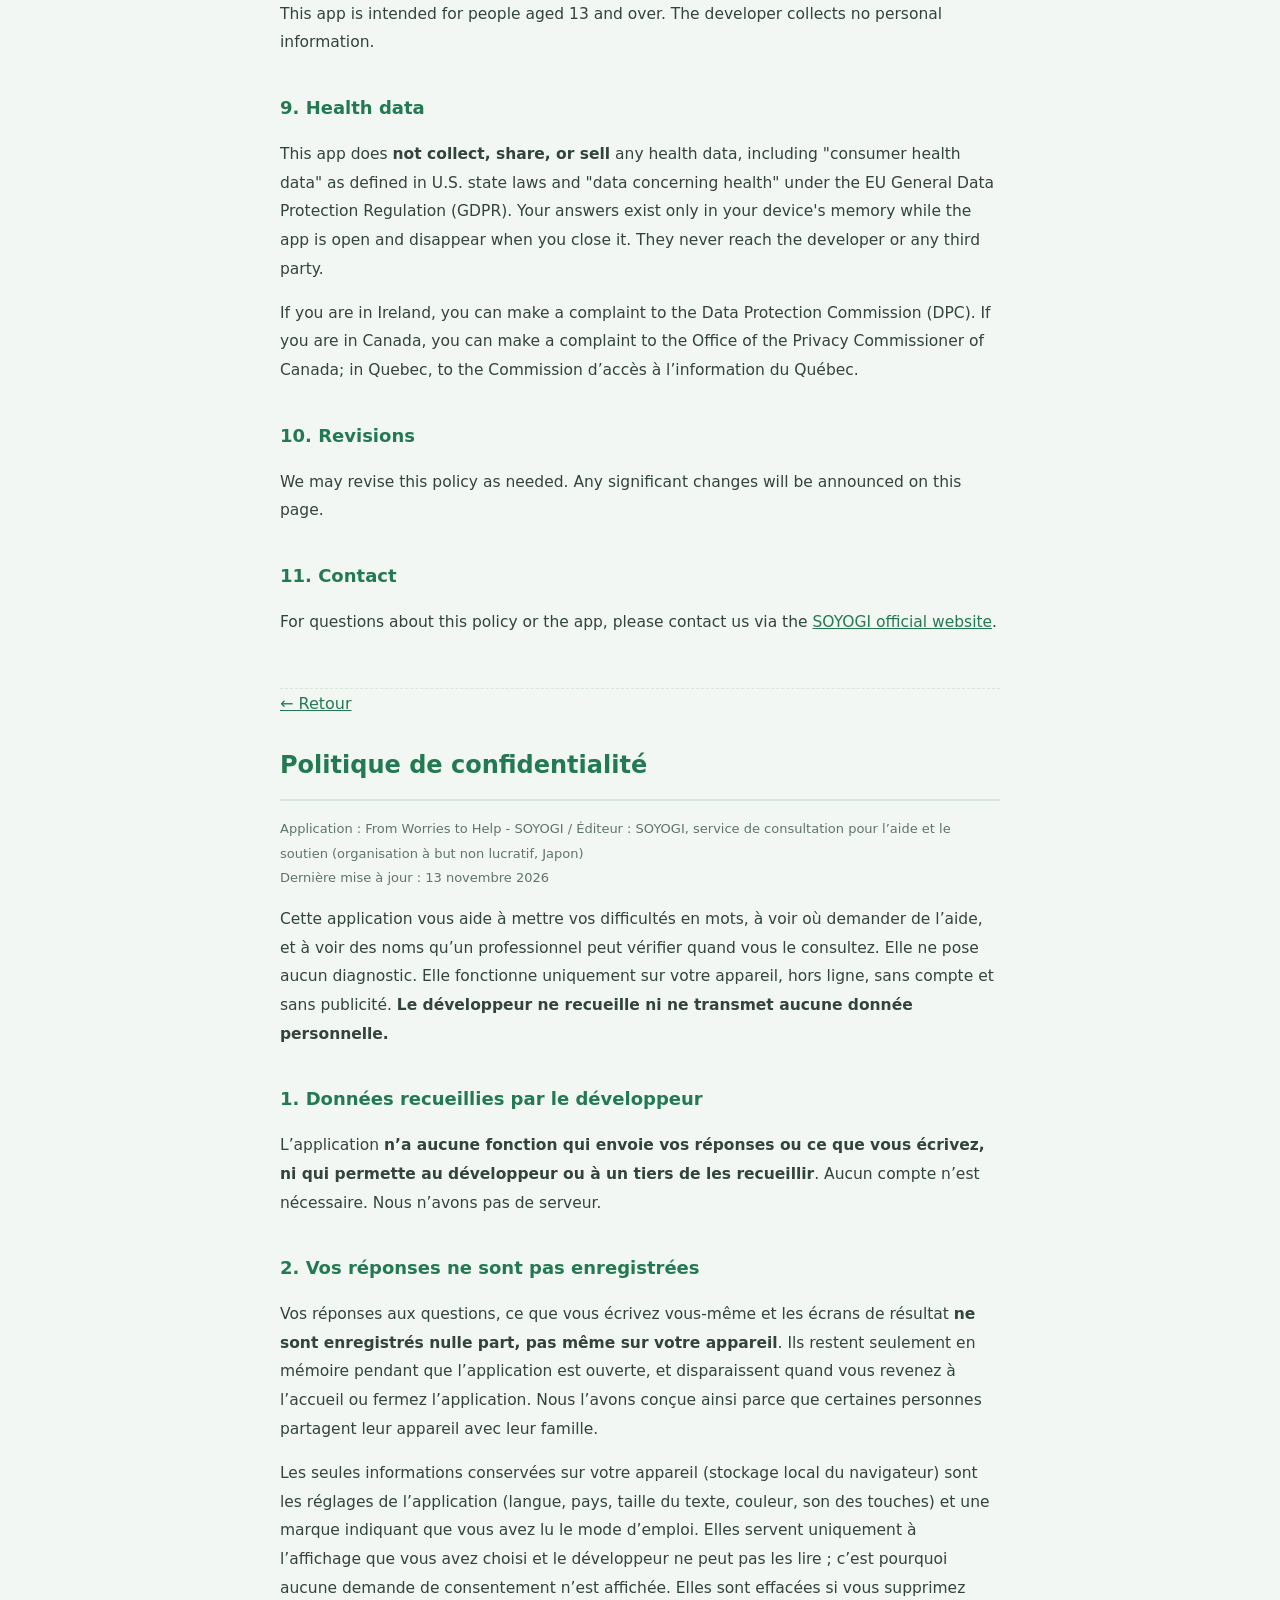
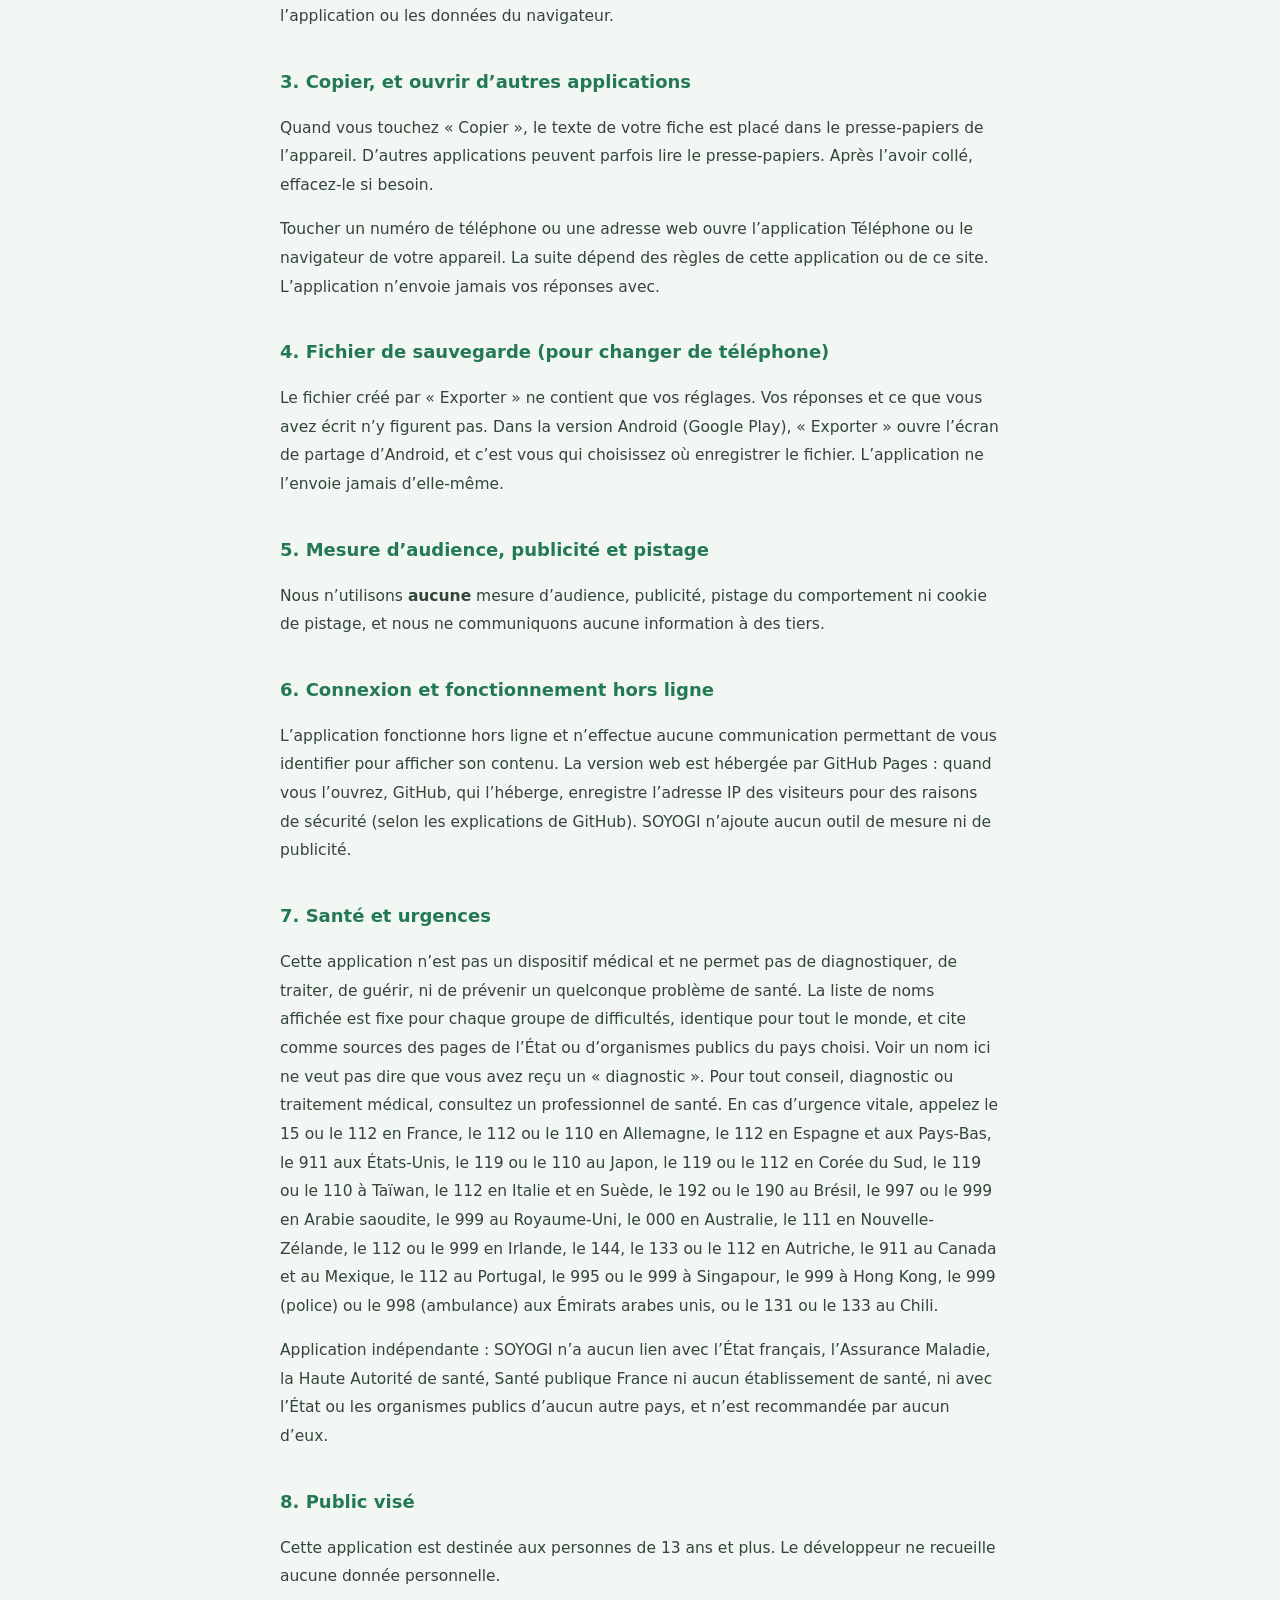
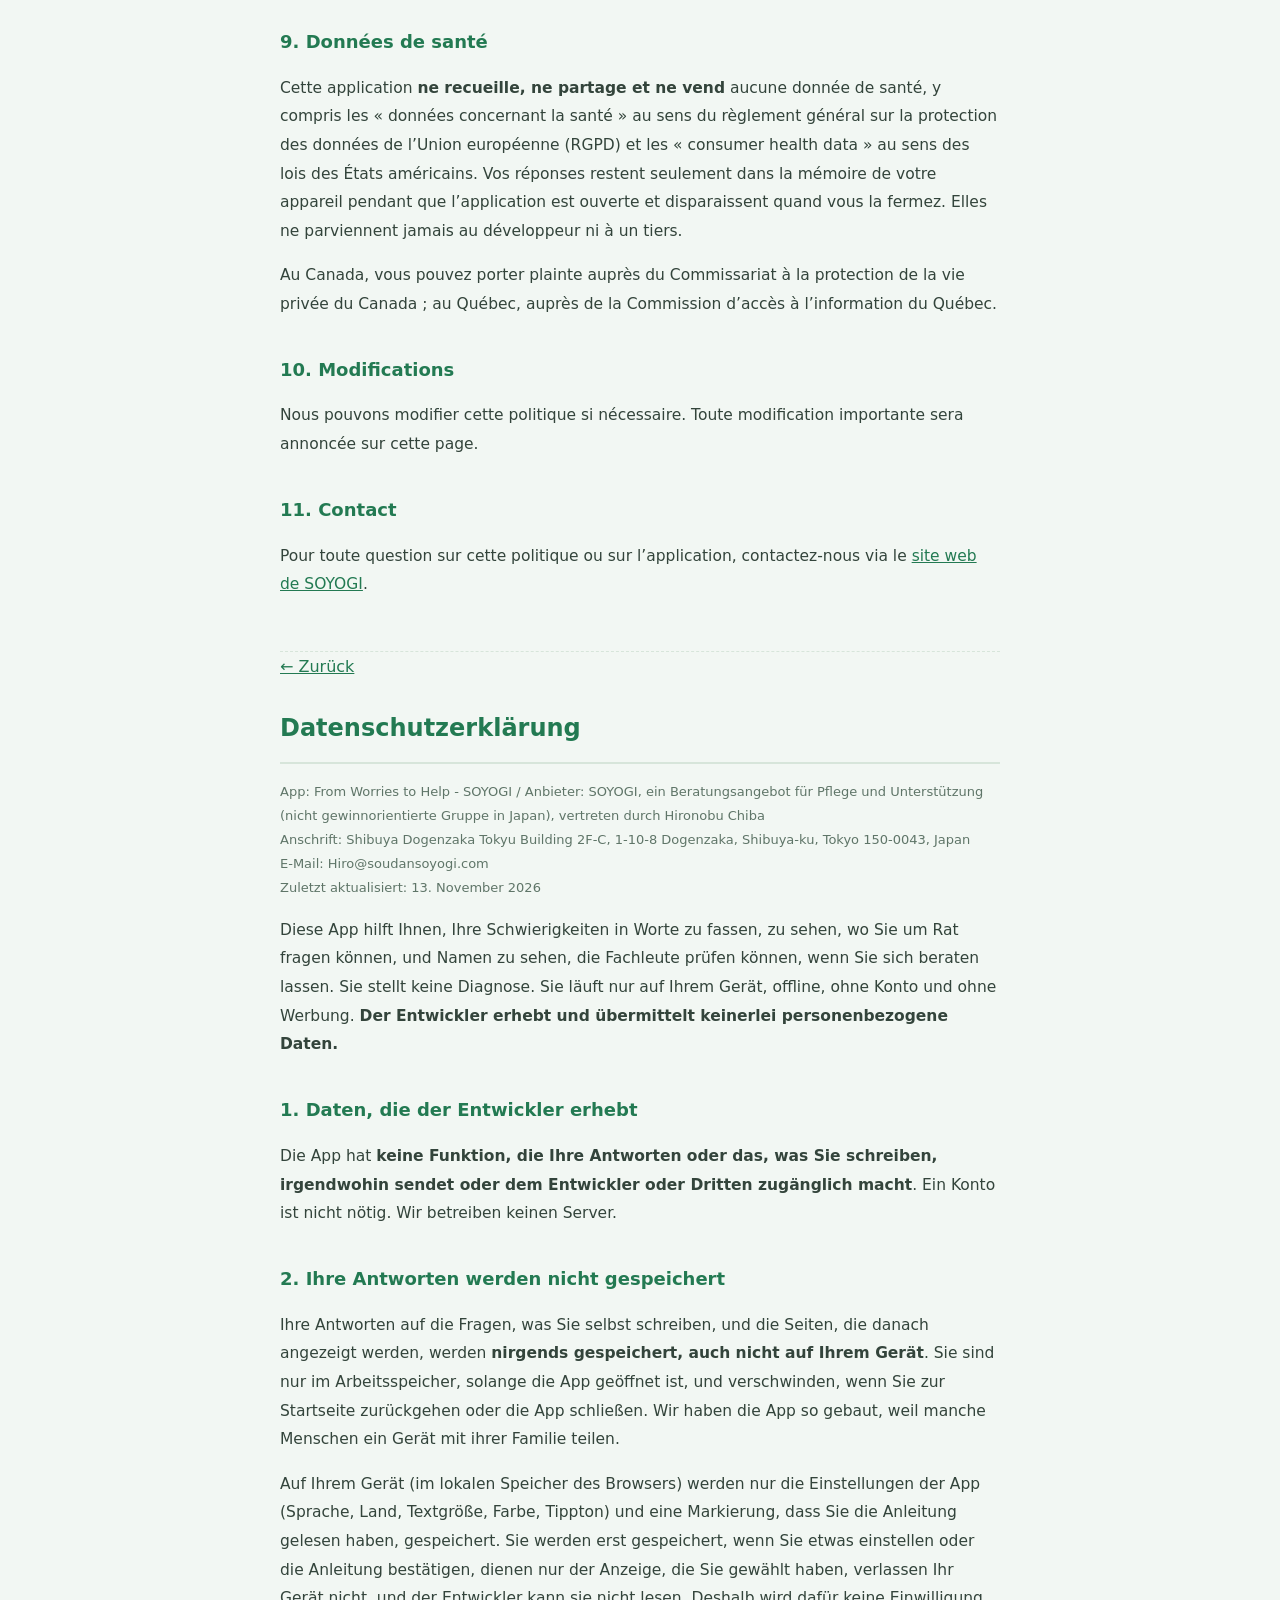
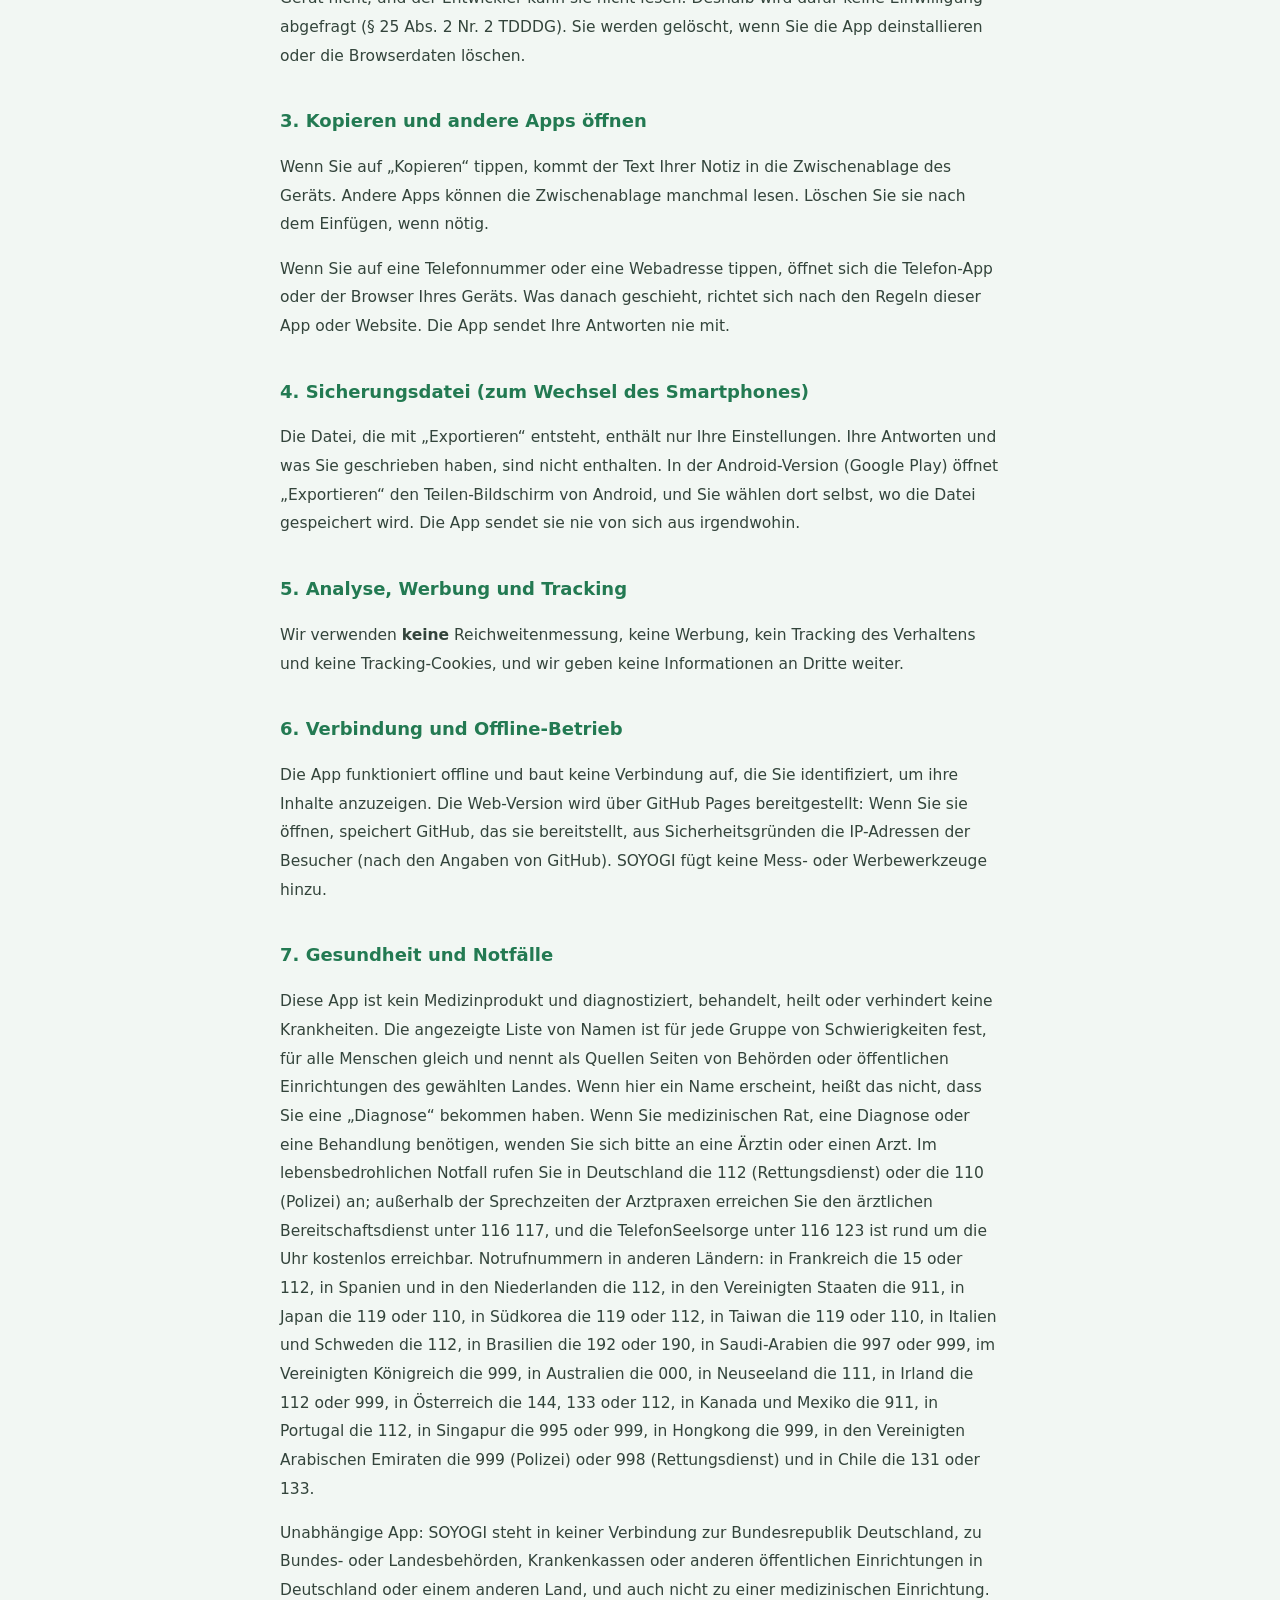
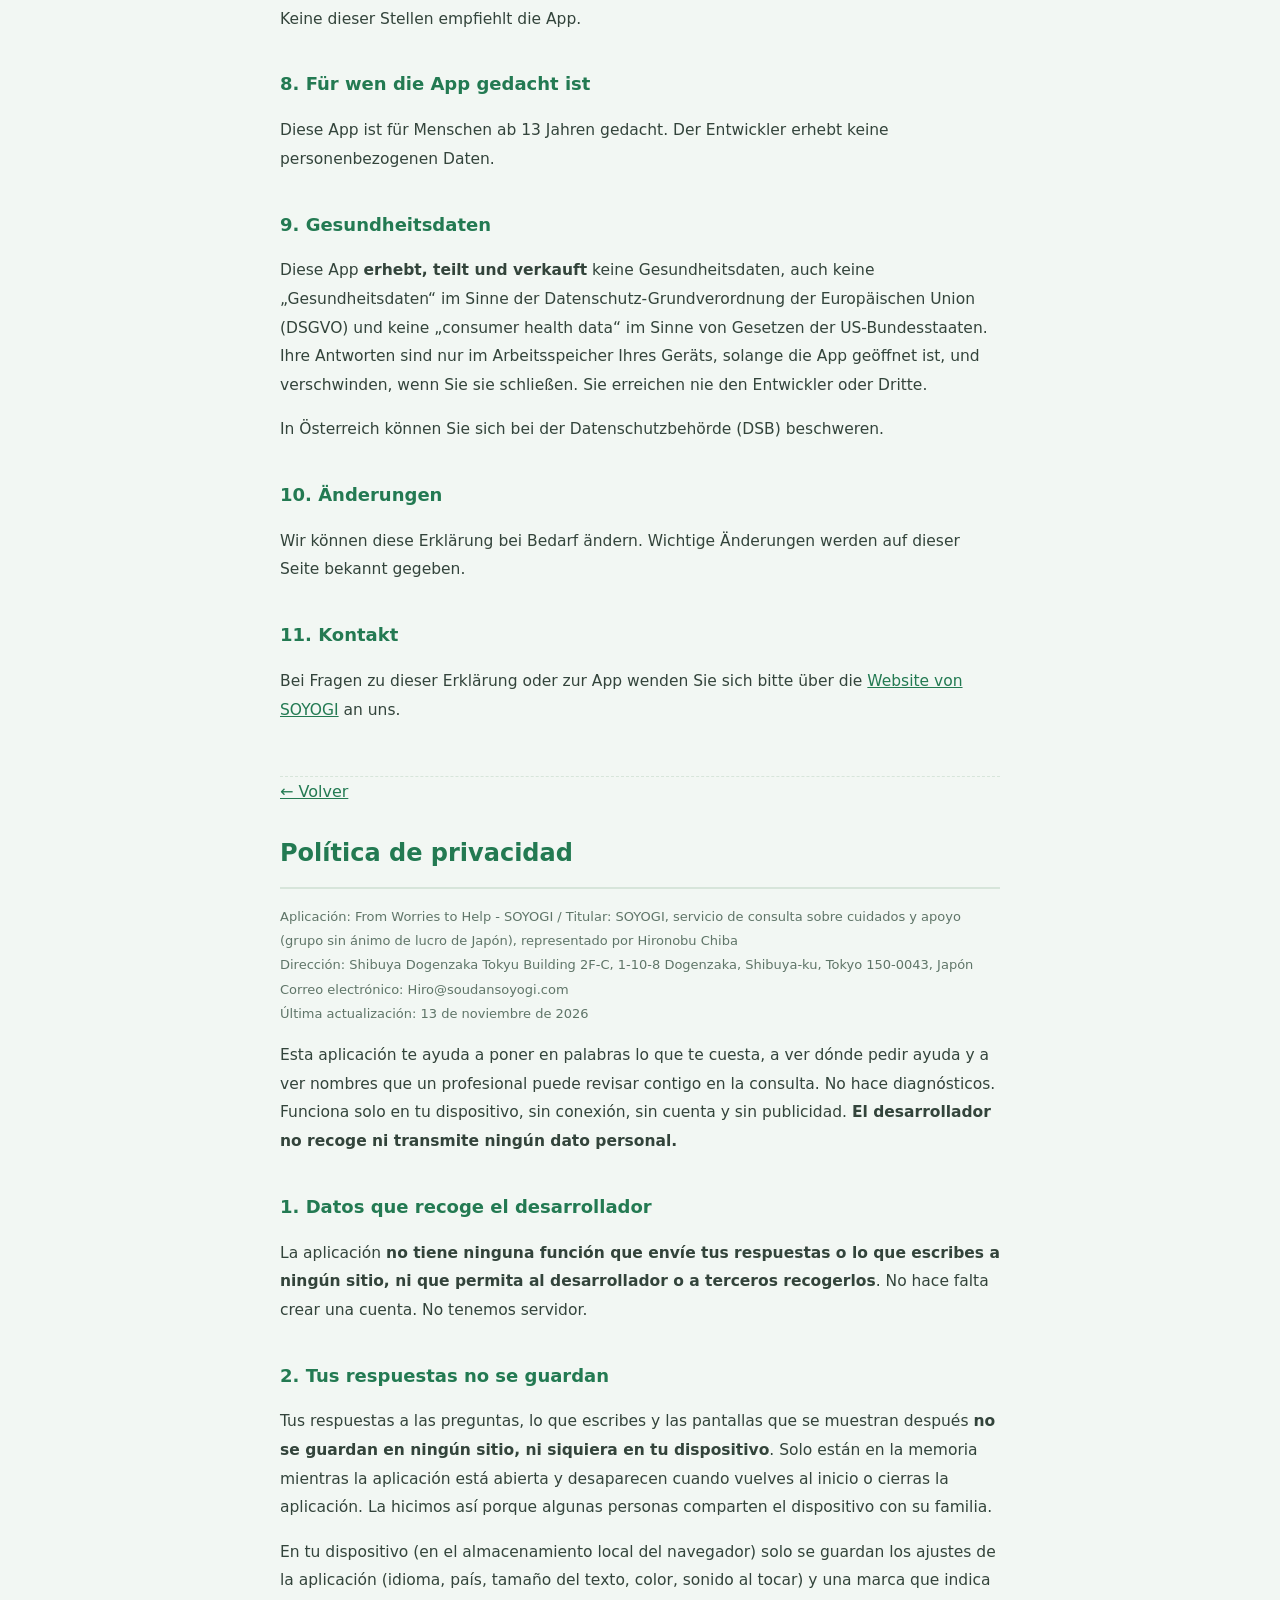
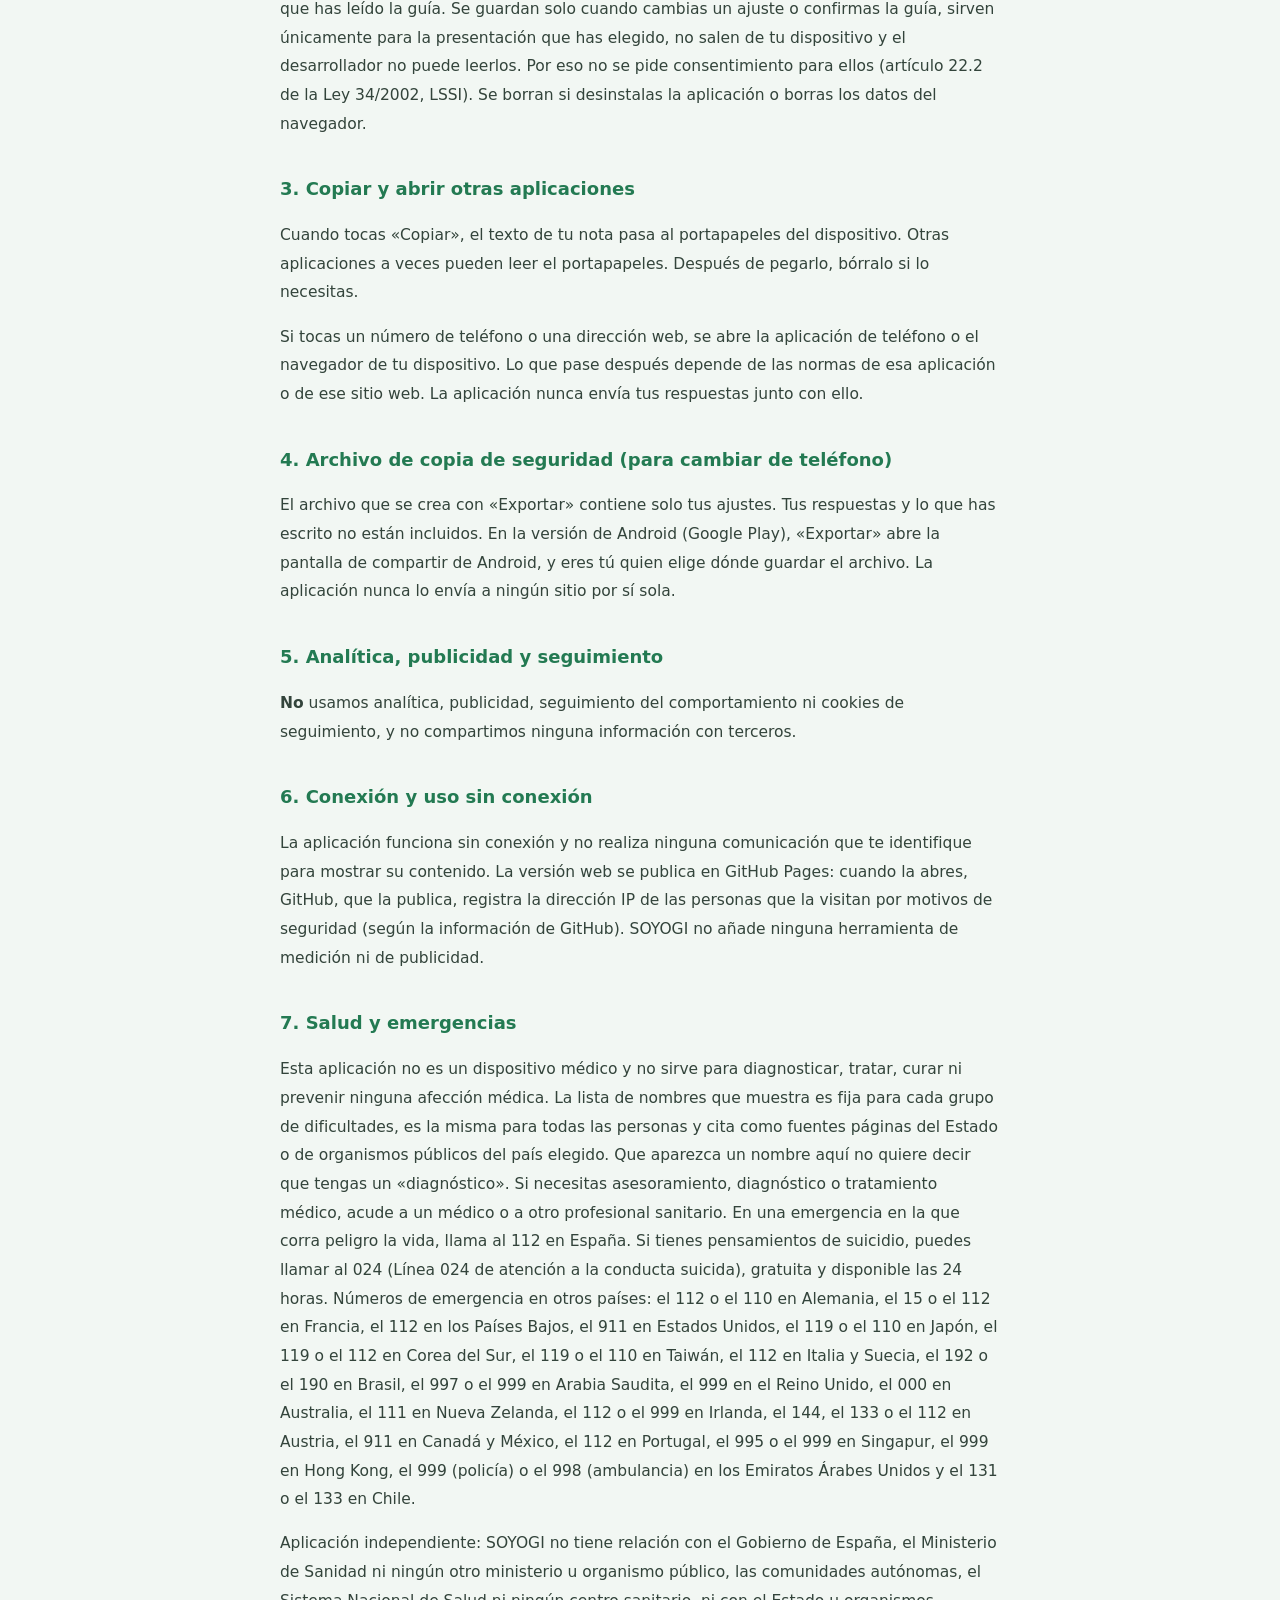
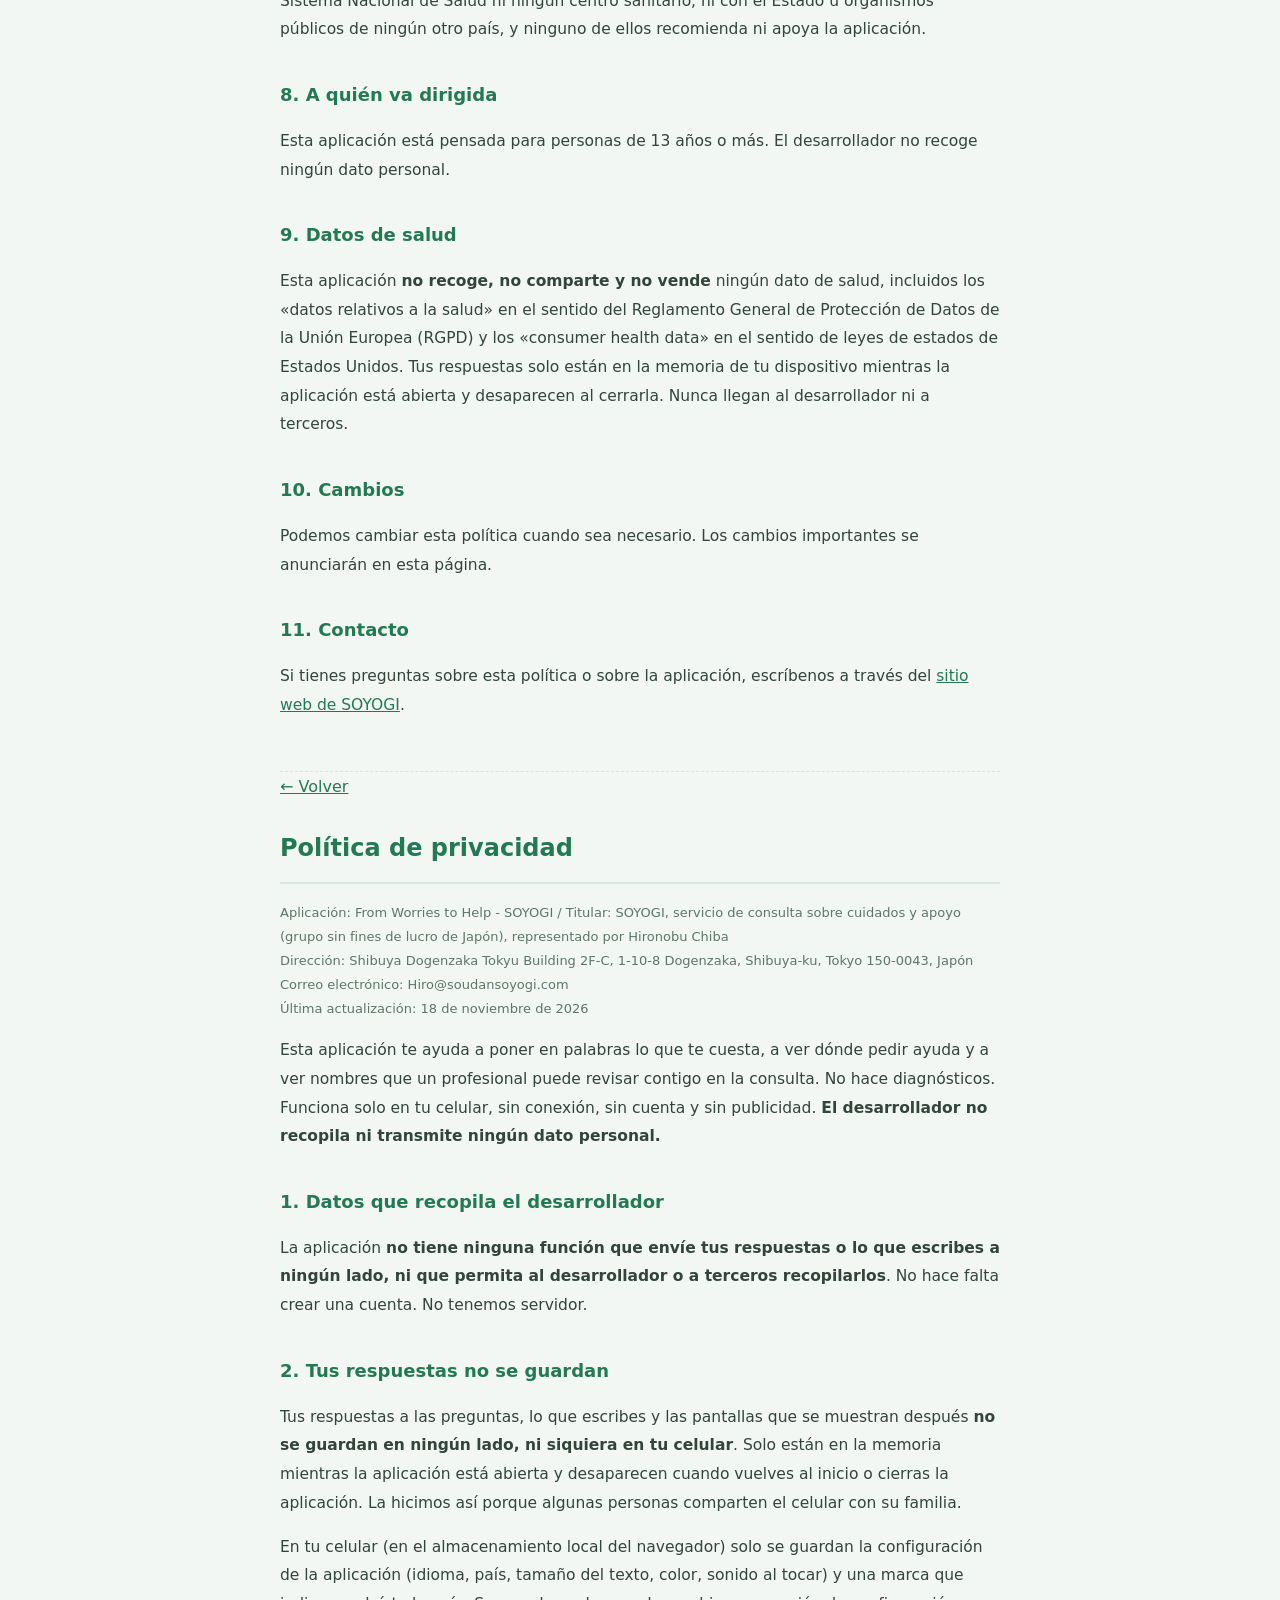
==== commit 8289ab1b: "0.9.17: アルゼンチンを追加 Co-Authored-By: Claude Opus 5.5 <noreply@anthropic.com>" ====
--- a/privacy.html
+++ b/privacy.html
@@ -51,7 +51,7 @@
   <p>本アプリはオフラインで動作します。表示のために個人を特定する通信は行いません。Web版は GitHub Pages で配信しています。Web版を開くと、配信している GitHub 社が、安全のために訪問者の IP アドレスを記録します（GitHub の説明による）。そよぎは、計測や広告の仕組みを入れていません。</p>
 
   <h2>7. 医療・緊急時に関する免責</h2>
-  <p>本アプリは医療機器ではありません。病気の診断・治療・予防はしません。表示される名前の一覧は、困りごとのまとまりごとに決まっていて、どなたにも同じものを、選んだ国の政府や公的な機関のページを出典として示すものです。ここに出る名前で「診断された」とは言えません。困りごとは、医師や相談窓口などの専門家に相談してください。命に関わる緊急時は、まず日本では119番・110番、アメリカでは911番、フランスでは15番か112番、ドイツでは112番（救急）か110番（警察）、スペインとオランダでは112番、韓国では119番（救急・火事）か112番（警察）、台湾では119番（救急・火事）か110番（警察）、イタリアとスウェーデンでは112番、ブラジルでは192番（救急）か190番（警察）、サウジアラビアでは997番（救急）か999番（警察）、イギリスでは999番、オーストラリアでは000番、ニュージーランドでは111番、アイルランドでは112番か999番、オーストリアでは144番（救急）・133番（警察）か112番、カナダとメキシコでは911番、ポルトガルでは112番、シンガポールでは995番か999番、香港では999番、アラブ首長国連邦では999番(警察)か998番(救急)、チリでは131番(救急)か133番(警察)、インドでは112番へ通報してください。本アプリは、どの国の政府・公的な機関・医療機関とも関係がありません（提携していません・推薦も受けていません）。</p>
+  <p>本アプリは医療機器ではありません。病気の診断・治療・予防はしません。表示される名前の一覧は、困りごとのまとまりごとに決まっていて、どなたにも同じものを、選んだ国の政府や公的な機関のページを出典として示すものです。ここに出る名前で「診断された」とは言えません。困りごとは、医師や相談窓口などの専門家に相談してください。命に関わる緊急時は、まず日本では119番・110番、アメリカでは911番、フランスでは15番か112番、ドイツでは112番（救急）か110番（警察）、スペインとオランダでは112番、韓国では119番（救急・火事）か112番（警察）、台湾では119番（救急・火事）か110番（警察）、イタリアとスウェーデンでは112番、ブラジルでは192番（救急）か190番（警察）、サウジアラビアでは997番（救急）か999番（警察）、イギリスでは999番、オーストラリアでは000番、ニュージーランドでは111番、アイルランドでは112番か999番、オーストリアでは144番（救急）・133番（警察）か112番、カナダとメキシコでは911番、ポルトガルでは112番、シンガポールでは995番か999番、香港では999番、アラブ首長国連邦では999番(警察)か998番(救急)、チリでは131番(救急)か133番(警察)、インドでは112番、アルゼンチンでは911番へ通報してください。本アプリは、どの国の政府・公的な機関・医療機関とも関係がありません（提携していません・推薦も受けていません）。</p>
 
   <h2>8. 対象</h2>
   <p>本アプリは13歳以上の方のご利用を想定しています。開発者は個人情報を収集しません。</p>
@@ -94,7 +94,7 @@
   <p>The app works offline and performs no personally identifying communication to display its content. The web version is served by GitHub Pages. When you open it, GitHub, which serves it, records visitors' IP addresses for security (according to GitHub's own description). SOYOGI adds no measurement or advertising tools.</p>
 
   <h2>7. Medical and emergency disclaimer</h2>
-  <p>This app is not a medical device and does not diagnose, treat, cure, or prevent any medical condition. The list of names it shows is fixed for each group of worries, is the same for everyone, and cites pages of the government or public institutions of the country you choose as sources. Seeing a name here does not mean you have been diagnosed. Please talk with a healthcare professional for medical advice, diagnosis, or treatment. In a life-threatening emergency, call 911 in the United States, 119 or 110 in Japan, 15 or 112 in France, 112 or 110 in Germany, 112 in Spain or the Netherlands, 119 or 112 in South Korea, 119 or 110 in Taiwan, 112 in Italy or Sweden, 192 or 190 in Brazil, 997 or 999 in Saudi Arabia, 999 in the United Kingdom, 000 in Australia, 111 in New Zealand, 112 or 999 in Ireland, 144, 133 or 112 in Austria, 911 in Canada and Mexico, 112 in Portugal, 995 or 999 in Singapore, 999 in Hong Kong, 999 (police) or 998 (ambulance) in the United Arab Emirates, 131 or 133 in Chile, or 112 in India. This app is not affiliated with, and is not endorsed by, the government, any public agency, or any medical institution of any country.</p>
+  <p>This app is not a medical device and does not diagnose, treat, cure, or prevent any medical condition. The list of names it shows is fixed for each group of worries, is the same for everyone, and cites pages of the government or public institutions of the country you choose as sources. Seeing a name here does not mean you have been diagnosed. Please talk with a healthcare professional for medical advice, diagnosis, or treatment. In a life-threatening emergency, call 911 in the United States, 119 or 110 in Japan, 15 or 112 in France, 112 or 110 in Germany, 112 in Spain or the Netherlands, 119 or 112 in South Korea, 119 or 110 in Taiwan, 112 in Italy or Sweden, 192 or 190 in Brazil, 997 or 999 in Saudi Arabia, 999 in the United Kingdom, 000 in Australia, 111 in New Zealand, 112 or 999 in Ireland, 144, 133 or 112 in Austria, 911 in Canada and Mexico, 112 in Portugal, 995 or 999 in Singapore, 999 in Hong Kong, 999 (police) or 998 (ambulance) in the United Arab Emirates, 131 or 133 in Chile, 112 in India, or 911 in Argentina. This app is not affiliated with, and is not endorsed by, the government, any public agency, or any medical institution of any country.</p>
 
   <h2>8. Intended users</h2>
   <p>This app is intended for people aged 13 and over. The developer collects no personal information.</p>
@@ -282,8 +282,8 @@
   <p>La aplicación funciona sin conexión y no realiza ninguna comunicación que te identifique para mostrar su contenido. La versión web se publica en GitHub Pages: cuando la abres, GitHub, que la publica, registra la dirección IP de las personas que la visitan por motivos de seguridad (según la información de GitHub). SOYOGI no agrega ninguna herramienta de medición ni de publicidad.</p>
 
   <h2>7. Salud y emergencias</h2>
-  <p>Esta aplicación no es un dispositivo médico y no sirve para diagnosticar, tratar, curar ni prevenir ninguna afección médica. La lista de nombres que muestra es fija para cada grupo de dificultades, es la misma para todas las personas y cita como fuentes páginas del gobierno o de organismos públicos del país elegido. Que aparezca un nombre aquí no quiere decir que tengas un “diagnóstico”. Si necesitas asesoría, diagnóstico o tratamiento médico, acude con un médico o con otro profesional de la salud. En una emergencia en la que corra peligro la vida, llama al 911 en México, o al 131 (ambulancia) o al 133 (Carabineros) en Chile. Números de emergencia en otros países: el 112 en España, el 112 o el 110 en Alemania, el 15 o el 112 en Francia, el 112 en los Países Bajos, el 911 en Estados Unidos, el 119 o el 110 en Japón, el 119 o el 112 en Corea del Sur, el 119 o el 110 en Taiwán, el 112 en Italia y Suecia, el 192 o el 190 en Brasil, el 997 o el 999 en Arabia Saudita, el 999 en el Reino Unido, el 000 en Australia, el 111 en Nueva Zelanda, el 112 o el 999 en Irlanda, el 144, el 133 o el 112 en Austria, el 911 en Canadá, el 112 en Portugal, el 995 o el 999 en Singapur, el 999 en Hong Kong y el 999 (policía) o el 998 (ambulancia) en los Emiratos Árabes Unidos.</p>
-  <p>Aplicación independiente: SOYOGI no tiene relación con el Gobierno de México, la Secretaría de Salud ni ninguna otra secretaría u organismo público, los gobiernos de los estados, el IMSS, el ISSSTE ni ningún centro de salud, ni con el Gobierno de Chile, el Ministerio de Salud ni ningún otro organismo público de Chile, ni con el gobierno u organismos públicos de ningún otro país, y ninguno de ellos recomienda ni apoya la aplicación.</p>
+  <p>Esta aplicación no es un dispositivo médico y no sirve para diagnosticar, tratar, curar ni prevenir ninguna afección médica. La lista de nombres que muestra es fija para cada grupo de dificultades, es la misma para todas las personas y cita como fuentes páginas del gobierno o de organismos públicos del país elegido. Que aparezca un nombre aquí no quiere decir que tengas un “diagnóstico”. Si necesitas asesoría, diagnóstico o tratamiento médico, acude con un médico o con otro profesional de la salud. En una emergencia en la que corra peligro la vida, llama al 911 en México o en Argentina, o al 131 (ambulancia) o al 133 (Carabineros) en Chile. Números de emergencia en otros países: el 112 en España, el 112 o el 110 en Alemania, el 15 o el 112 en Francia, el 112 en los Países Bajos, el 911 en Estados Unidos, el 119 o el 110 en Japón, el 119 o el 112 en Corea del Sur, el 119 o el 110 en Taiwán, el 112 en Italia y Suecia, el 192 o el 190 en Brasil, el 997 o el 999 en Arabia Saudita, el 999 en el Reino Unido, el 000 en Australia, el 111 en Nueva Zelanda, el 112 o el 999 en Irlanda, el 144, el 133 o el 112 en Austria, el 911 en Canadá, el 112 en Portugal, el 995 o el 999 en Singapur, el 999 en Hong Kong y el 999 (policía) o el 998 (ambulancia) en los Emiratos Árabes Unidos.</p>
+  <p>Aplicación independiente: SOYOGI no tiene relación con el Gobierno de México, la Secretaría de Salud ni ninguna otra secretaría u organismo público, los gobiernos de los estados, el IMSS, el ISSSTE ni ningún centro de salud, ni con el Gobierno de Chile, el Ministerio de Salud ni ningún otro organismo público de Chile, ni con el Gobierno de la Nación Argentina, el Ministerio de Salud ni ningún otro organismo público de la Argentina, ni con el gobierno u organismos públicos de ningún otro país, y ninguno de ellos recomienda ni apoya la aplicación.</p>
 
   <h2>8. A quién va dirigida</h2>
   <p>Esta aplicación está pensada para personas de 13 años o más. El desarrollador no recopila ningún dato personal.</p>
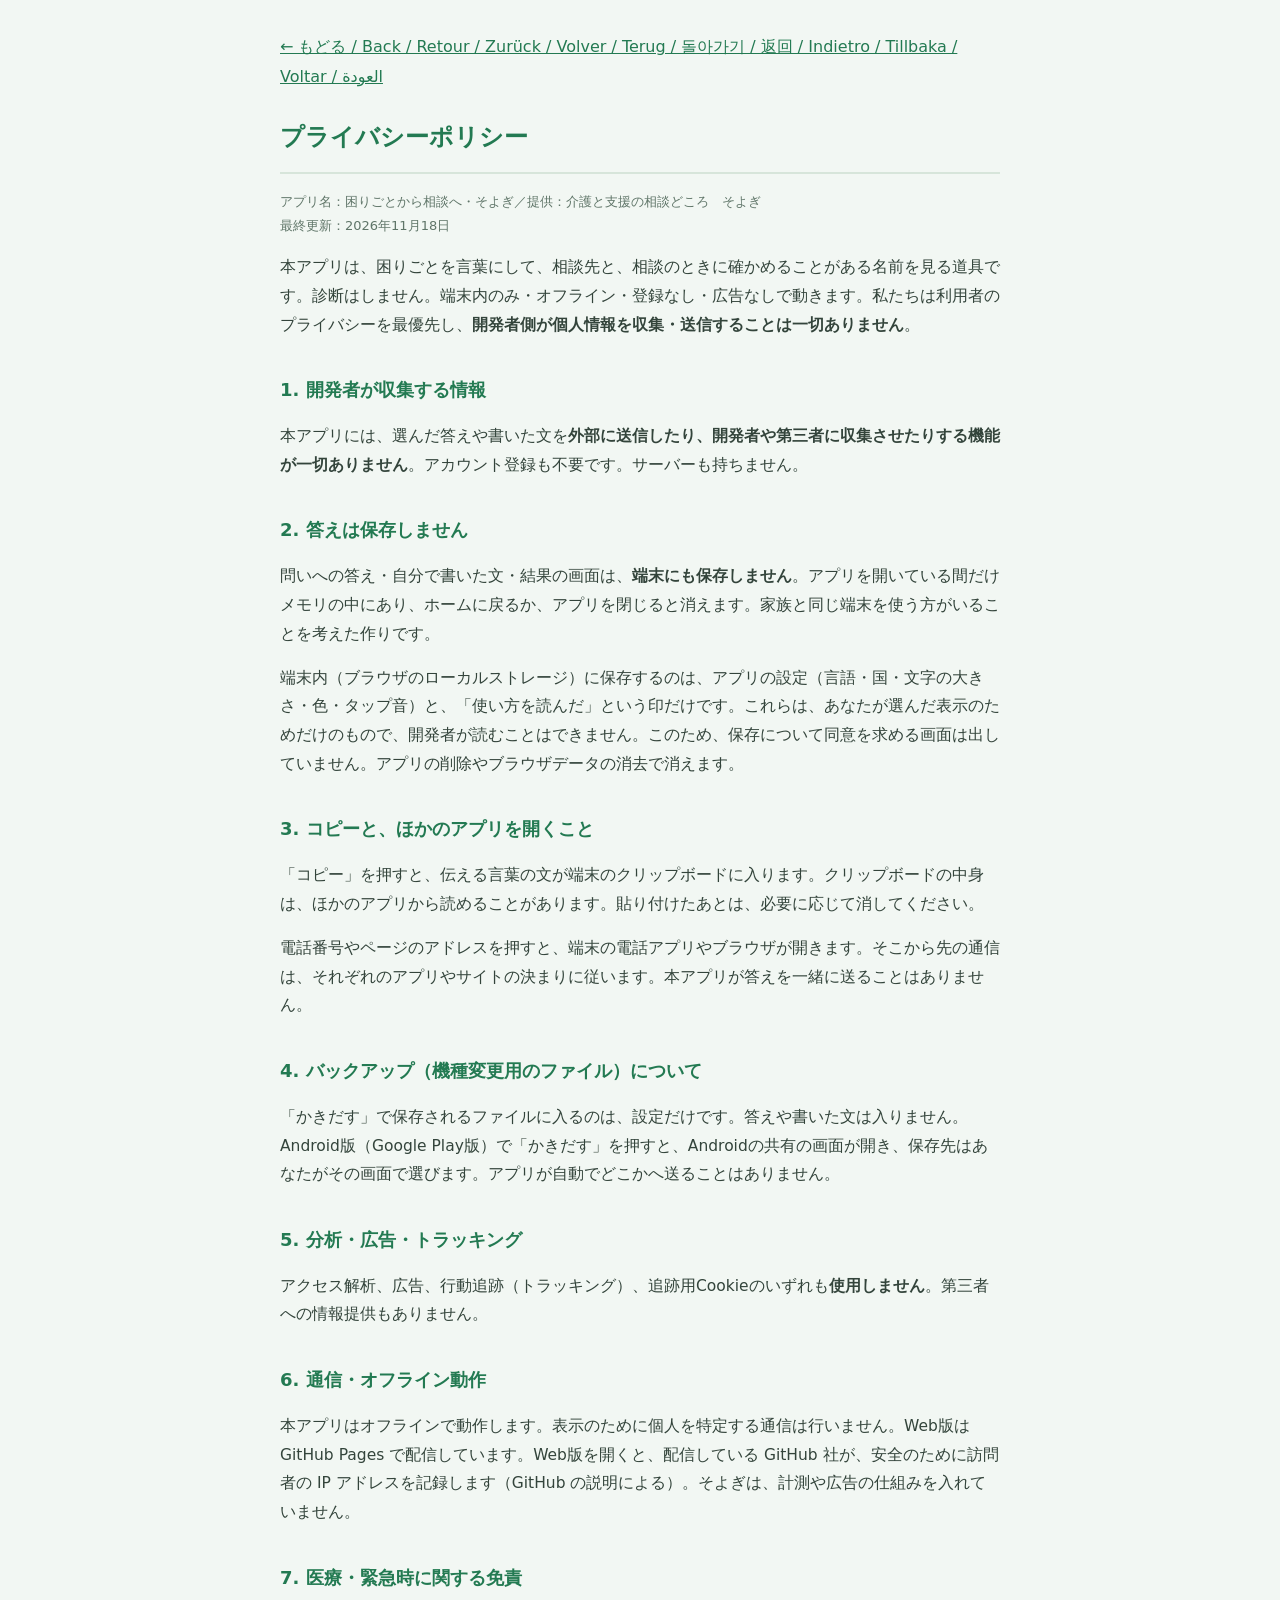
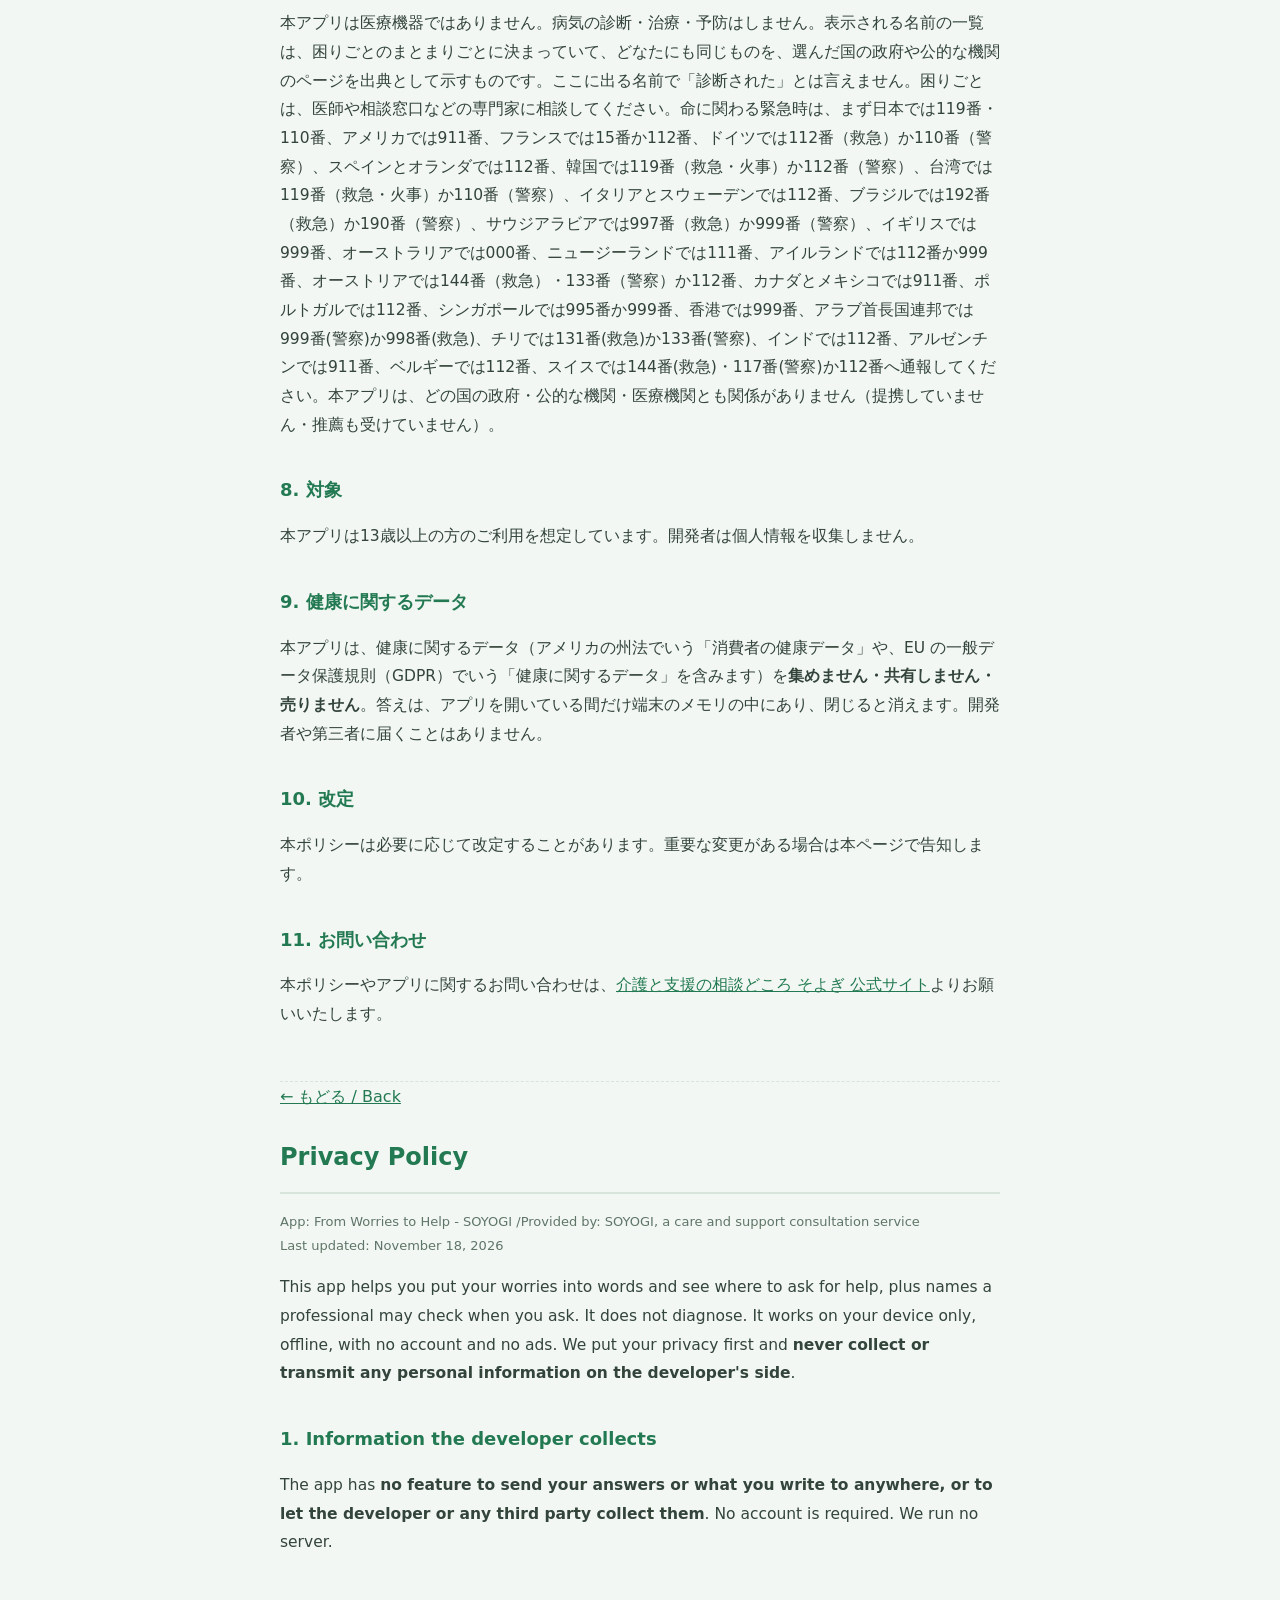
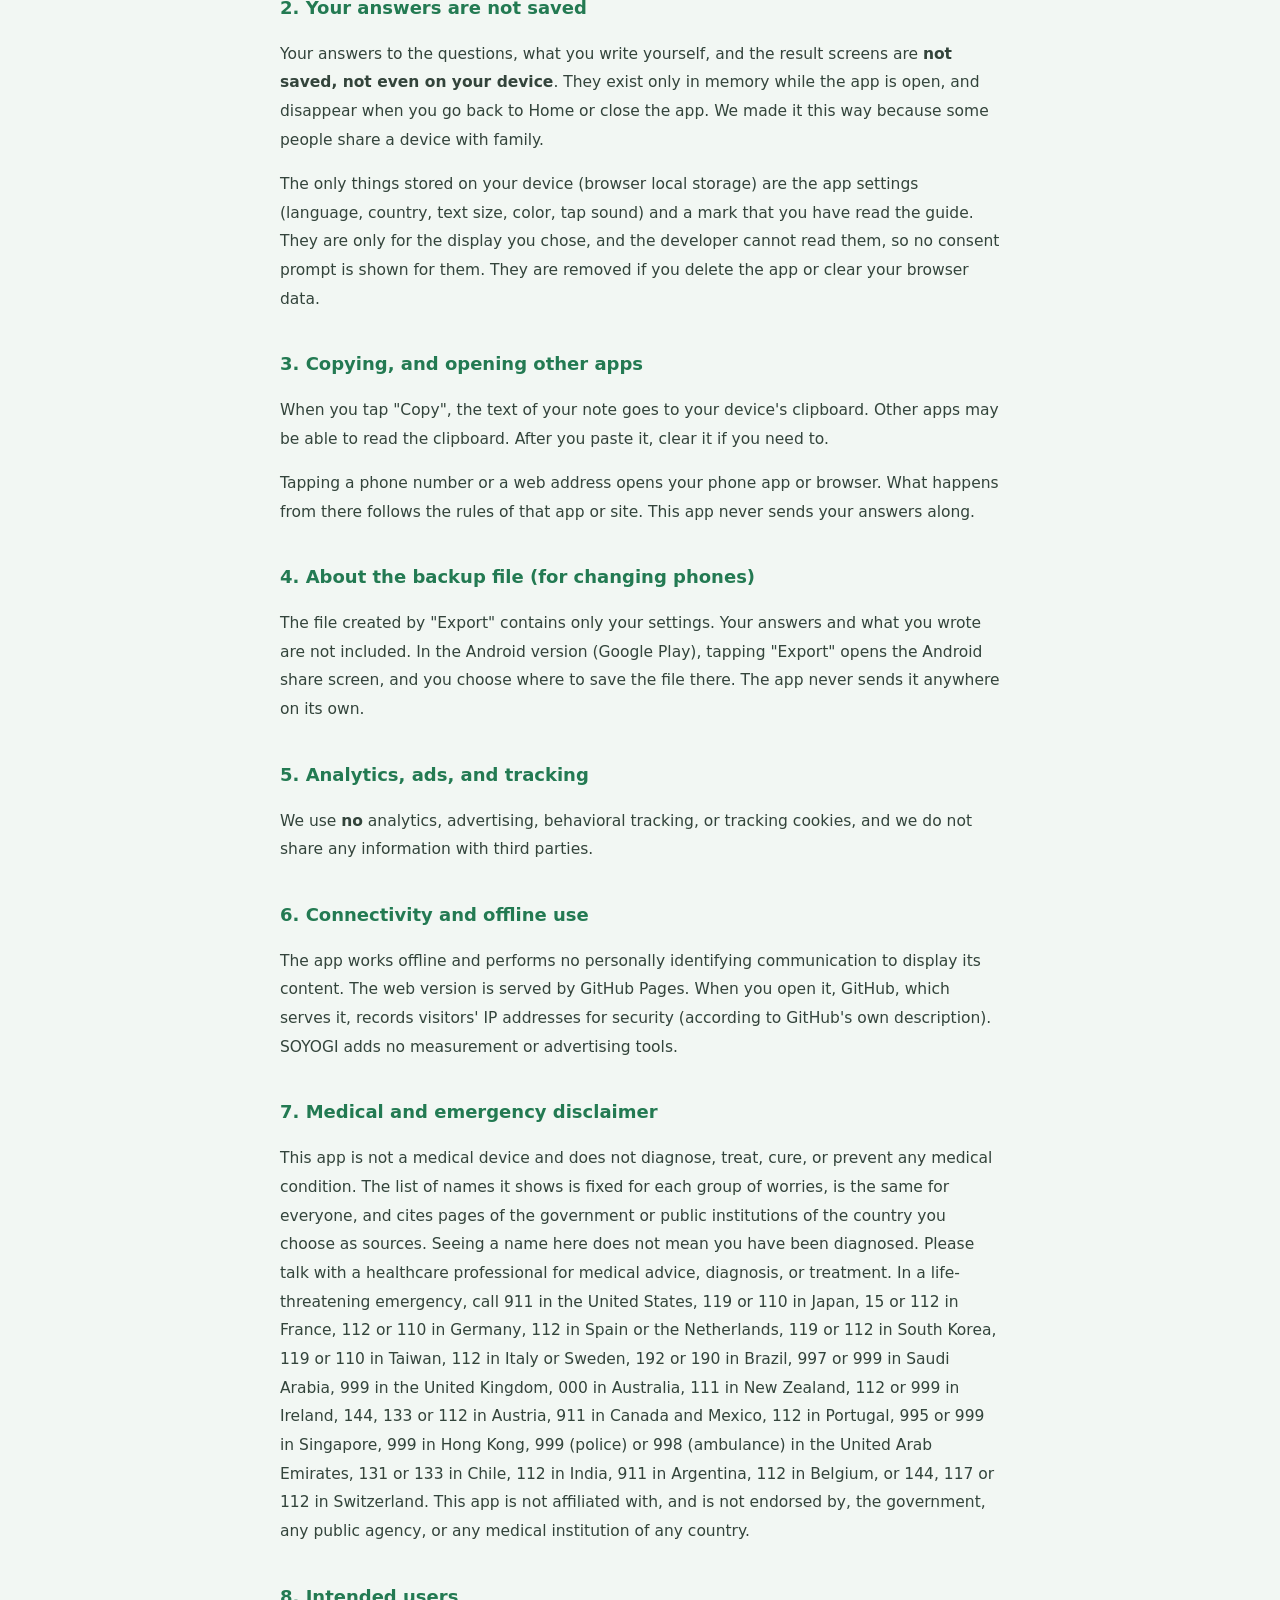
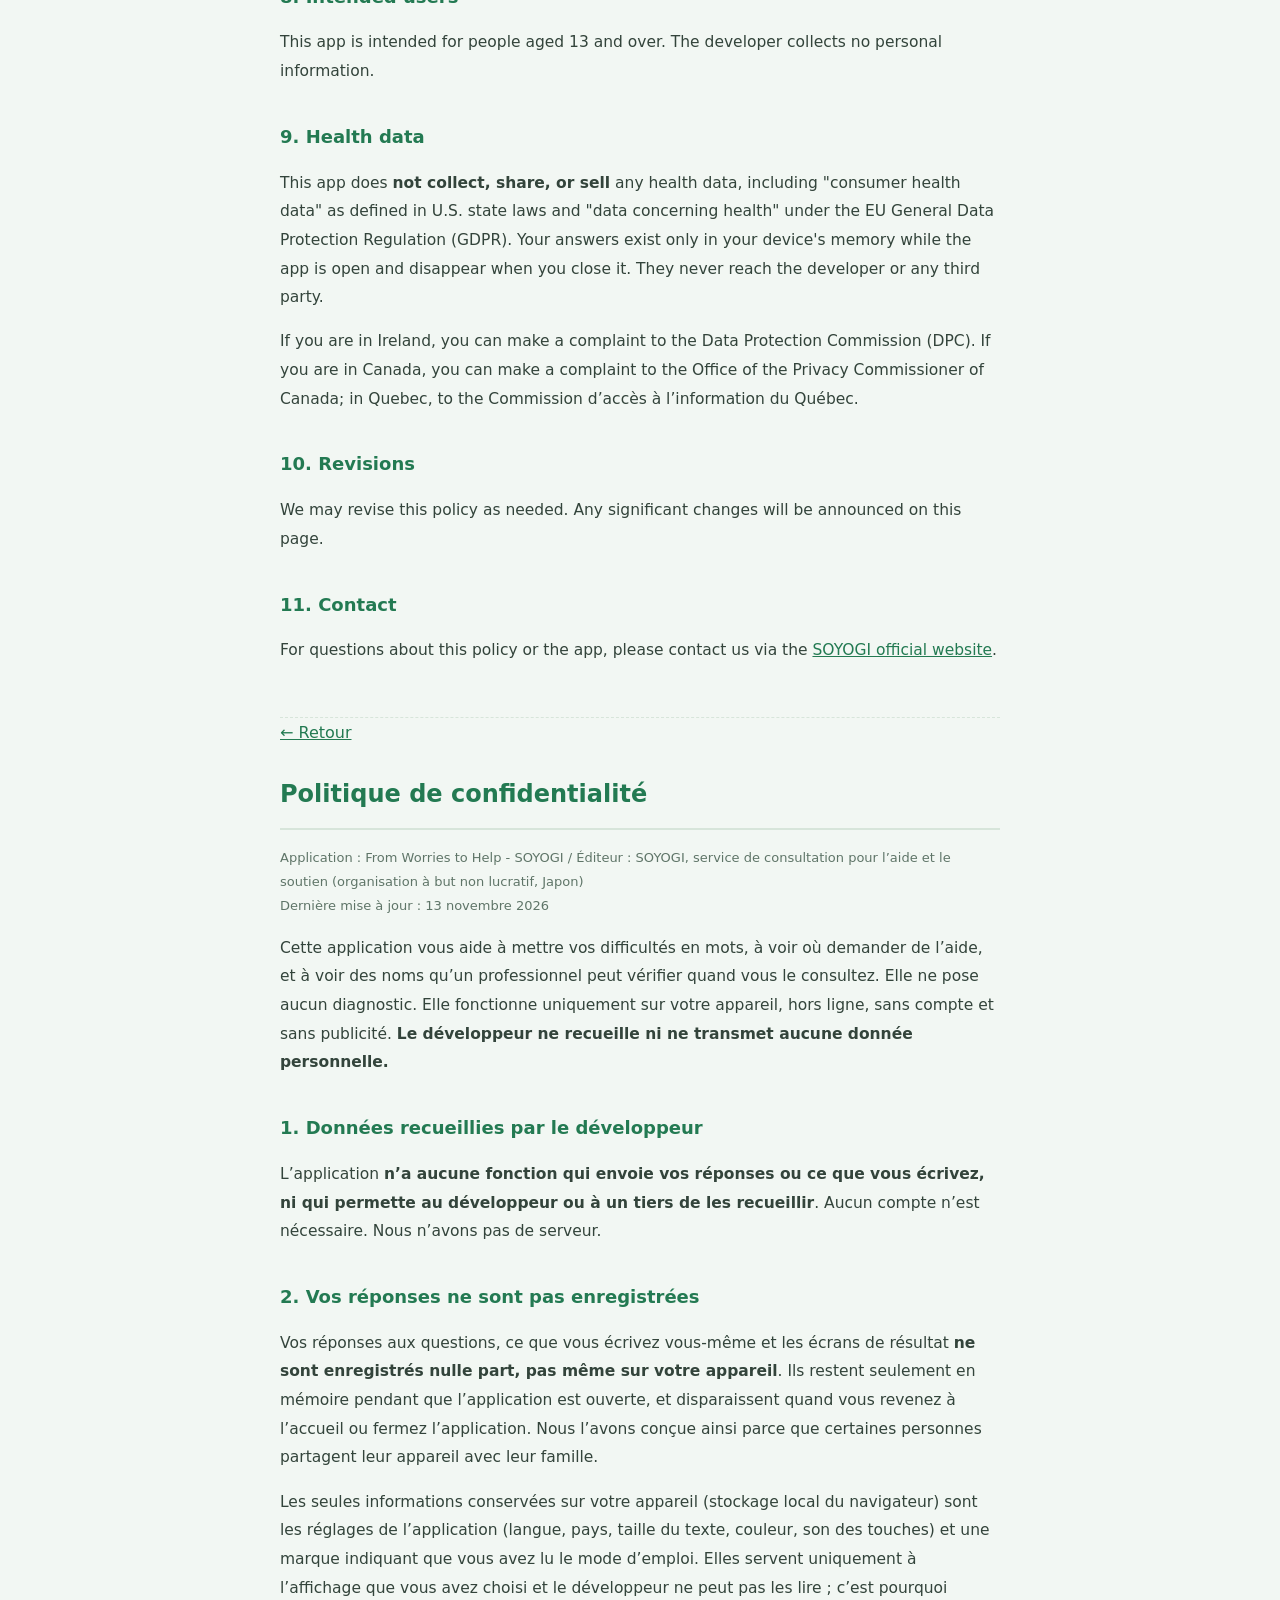
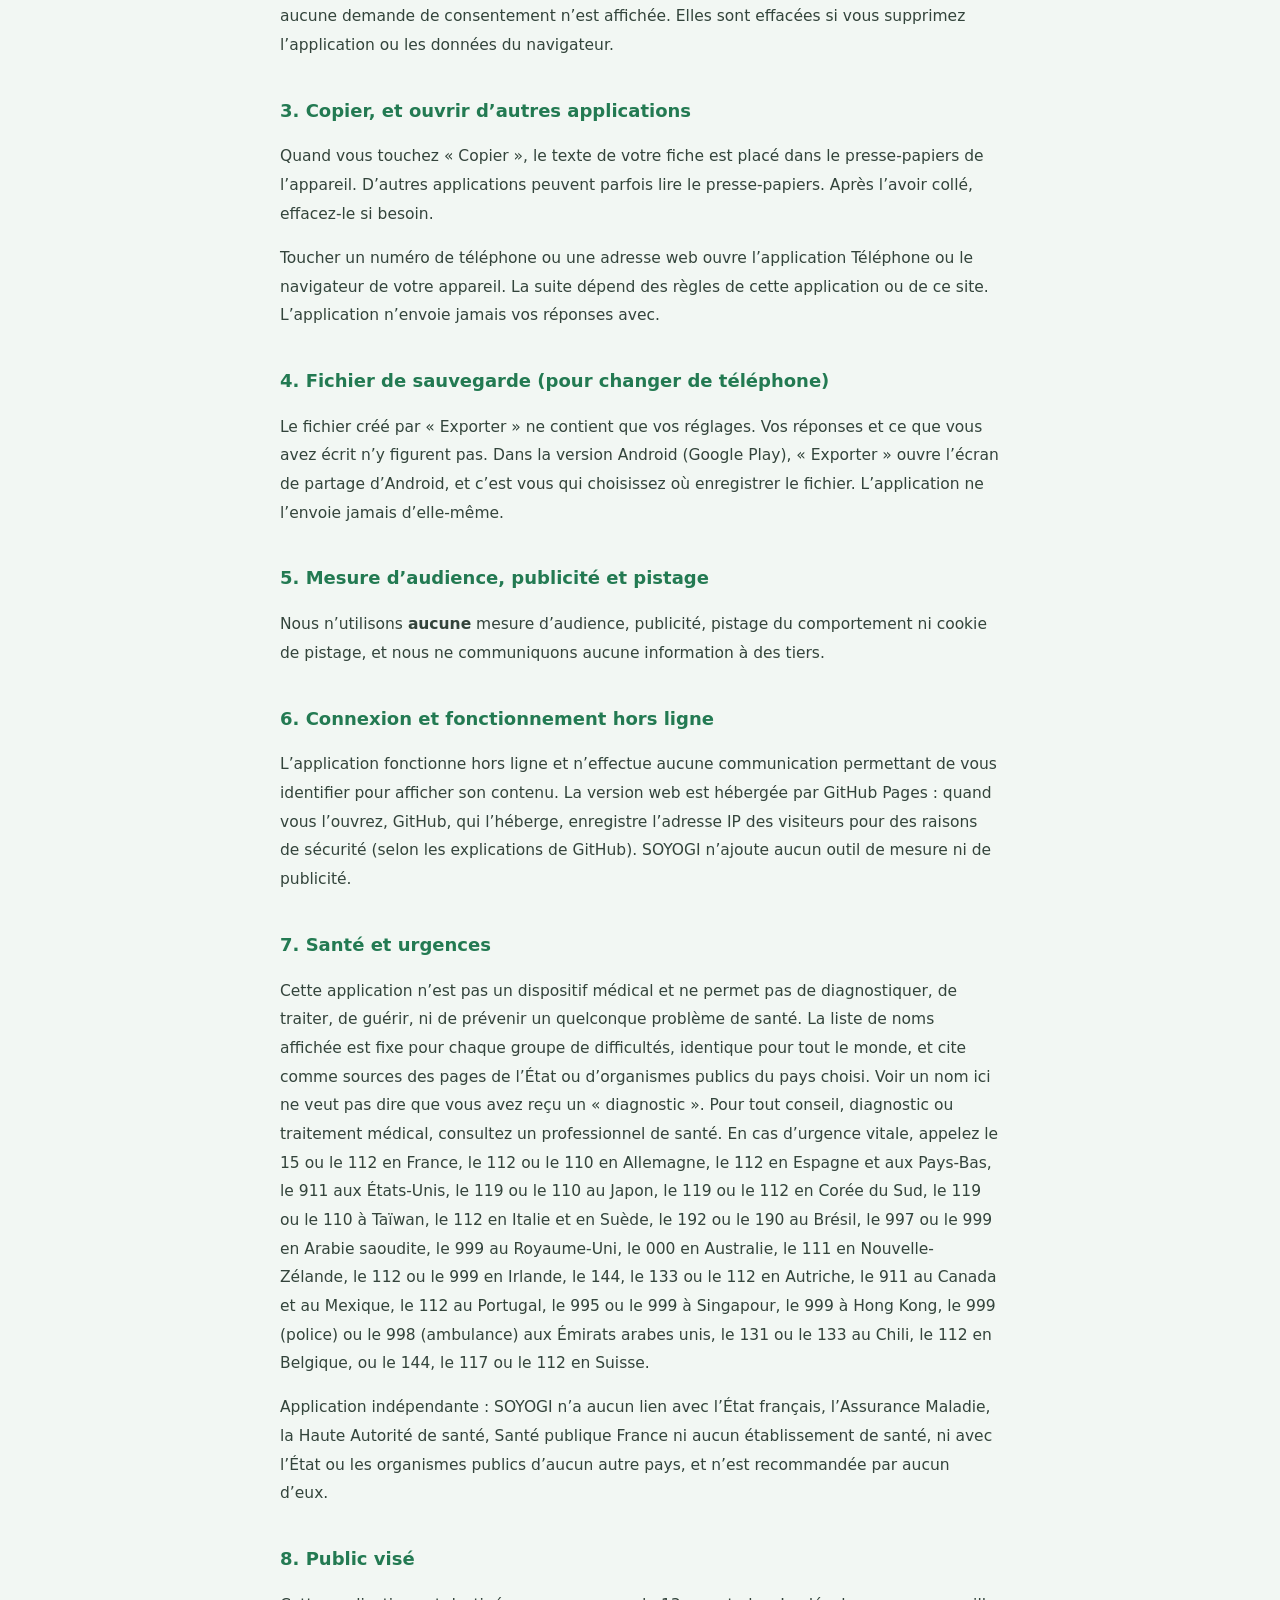
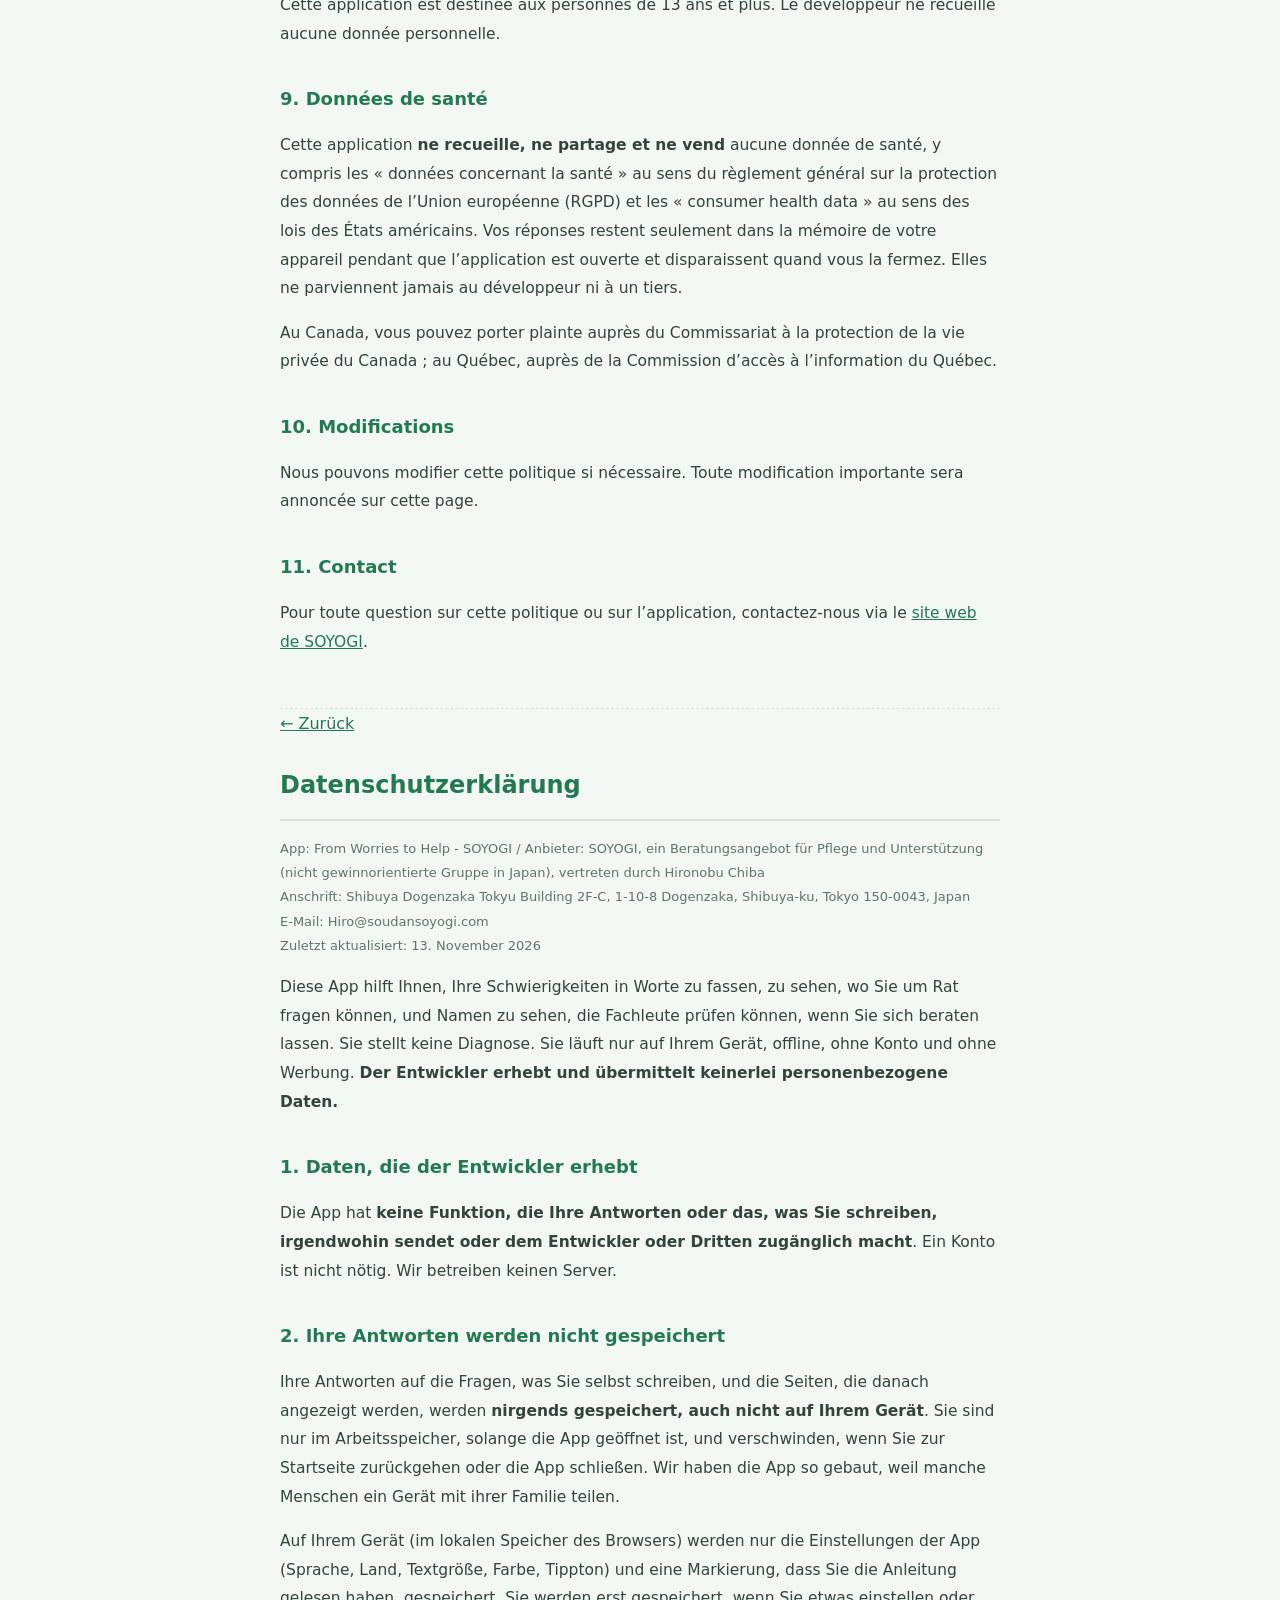
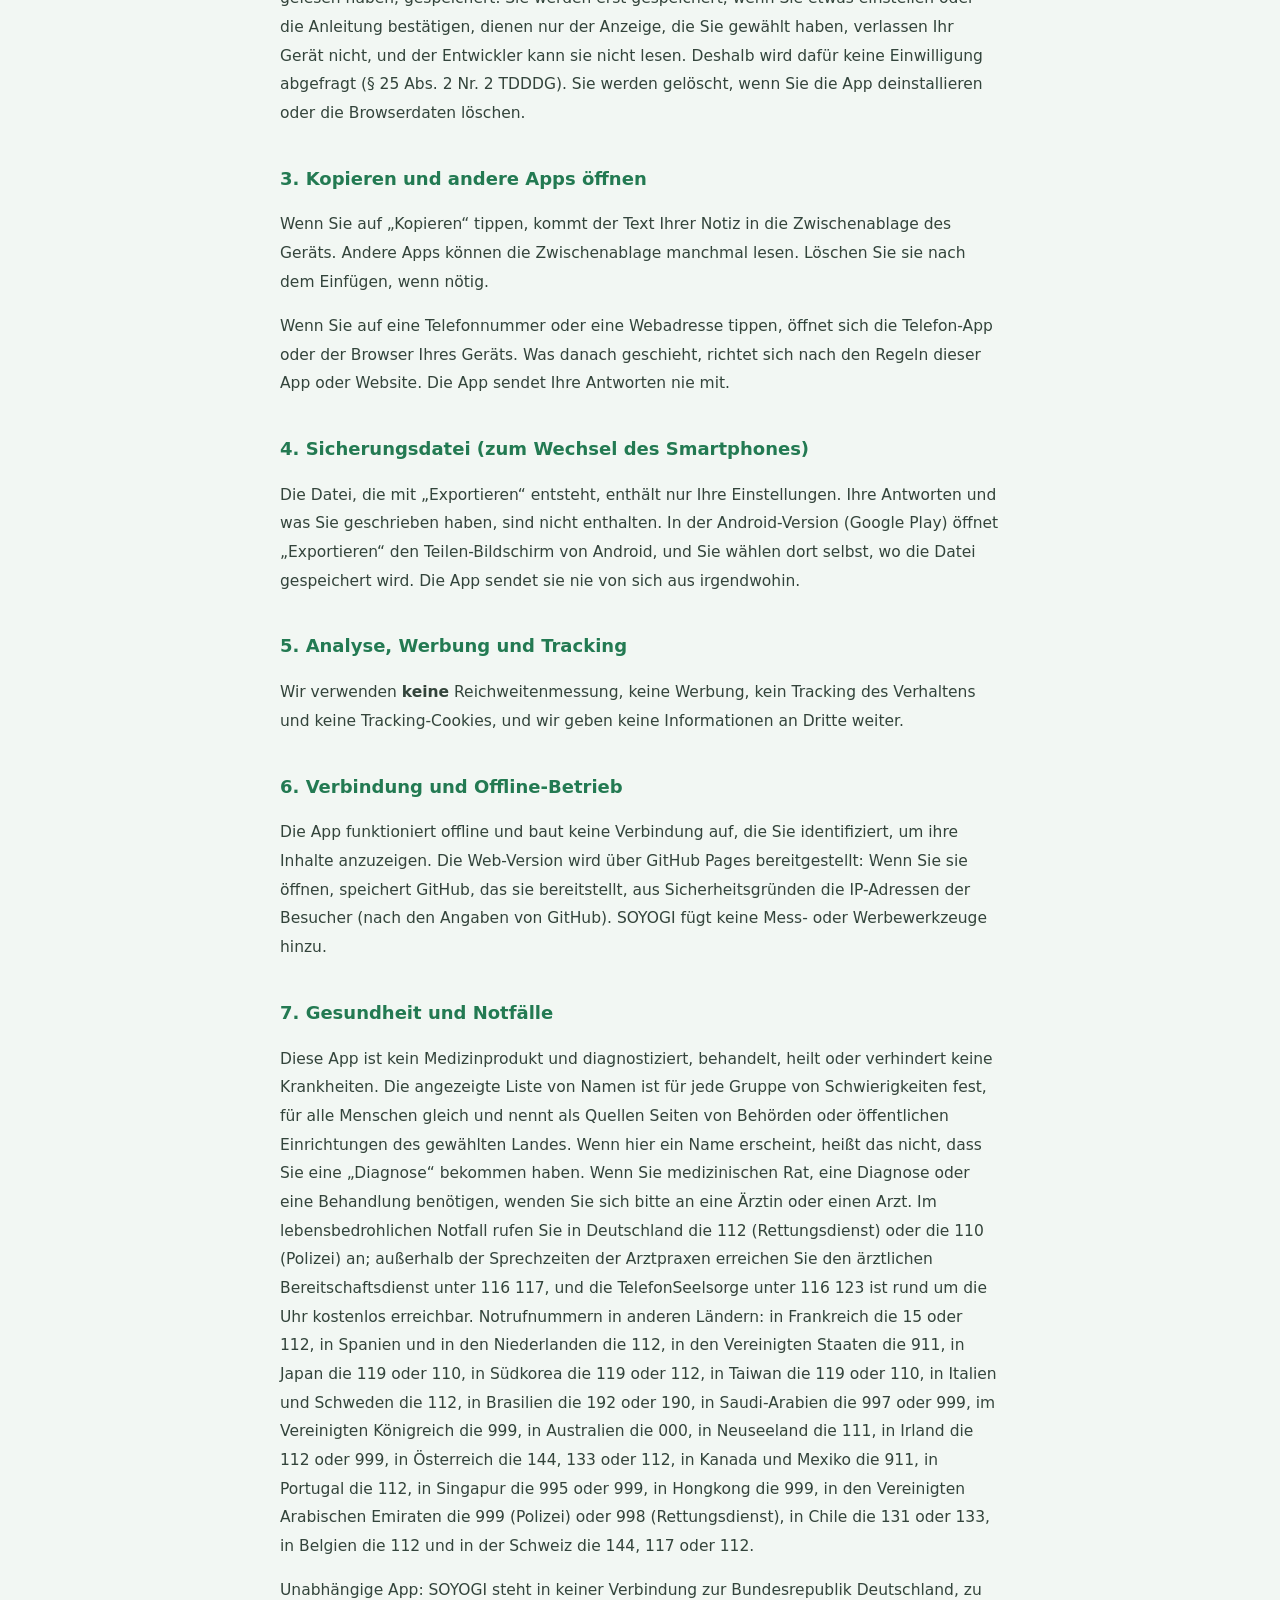
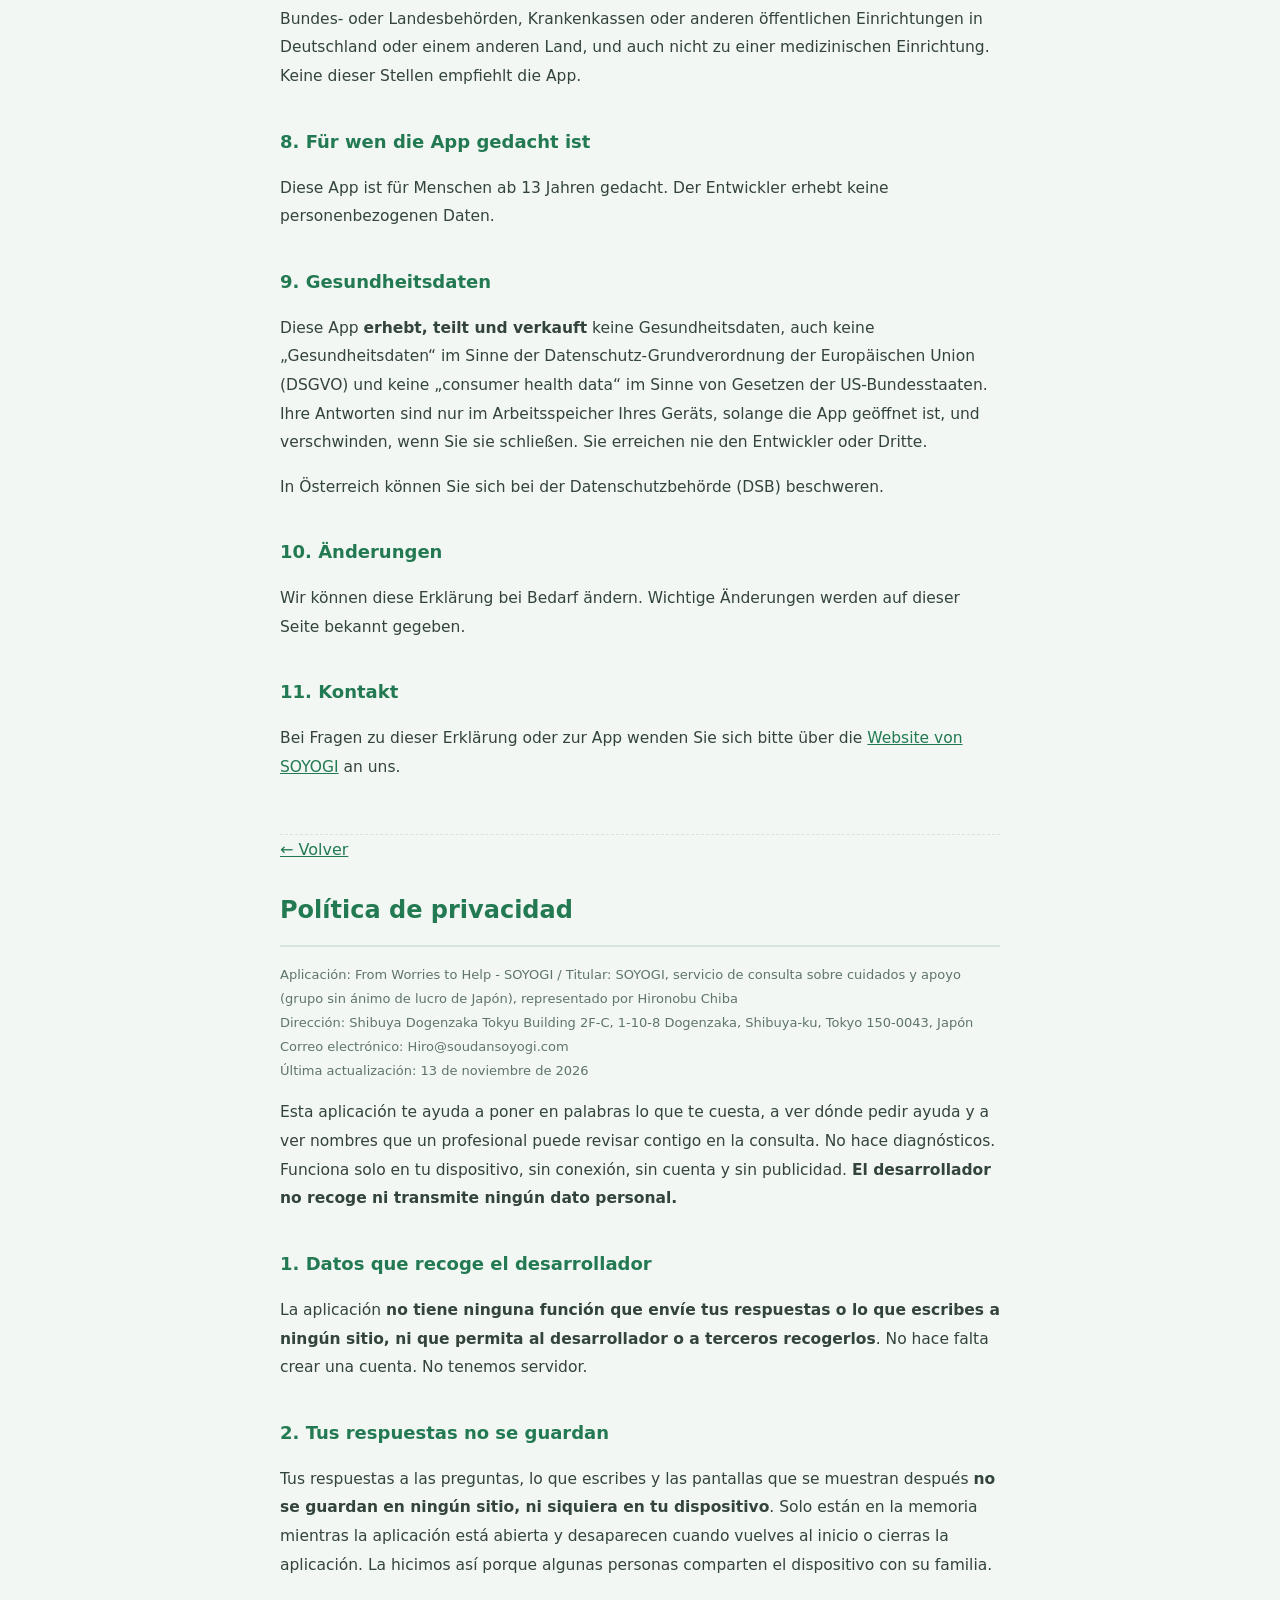
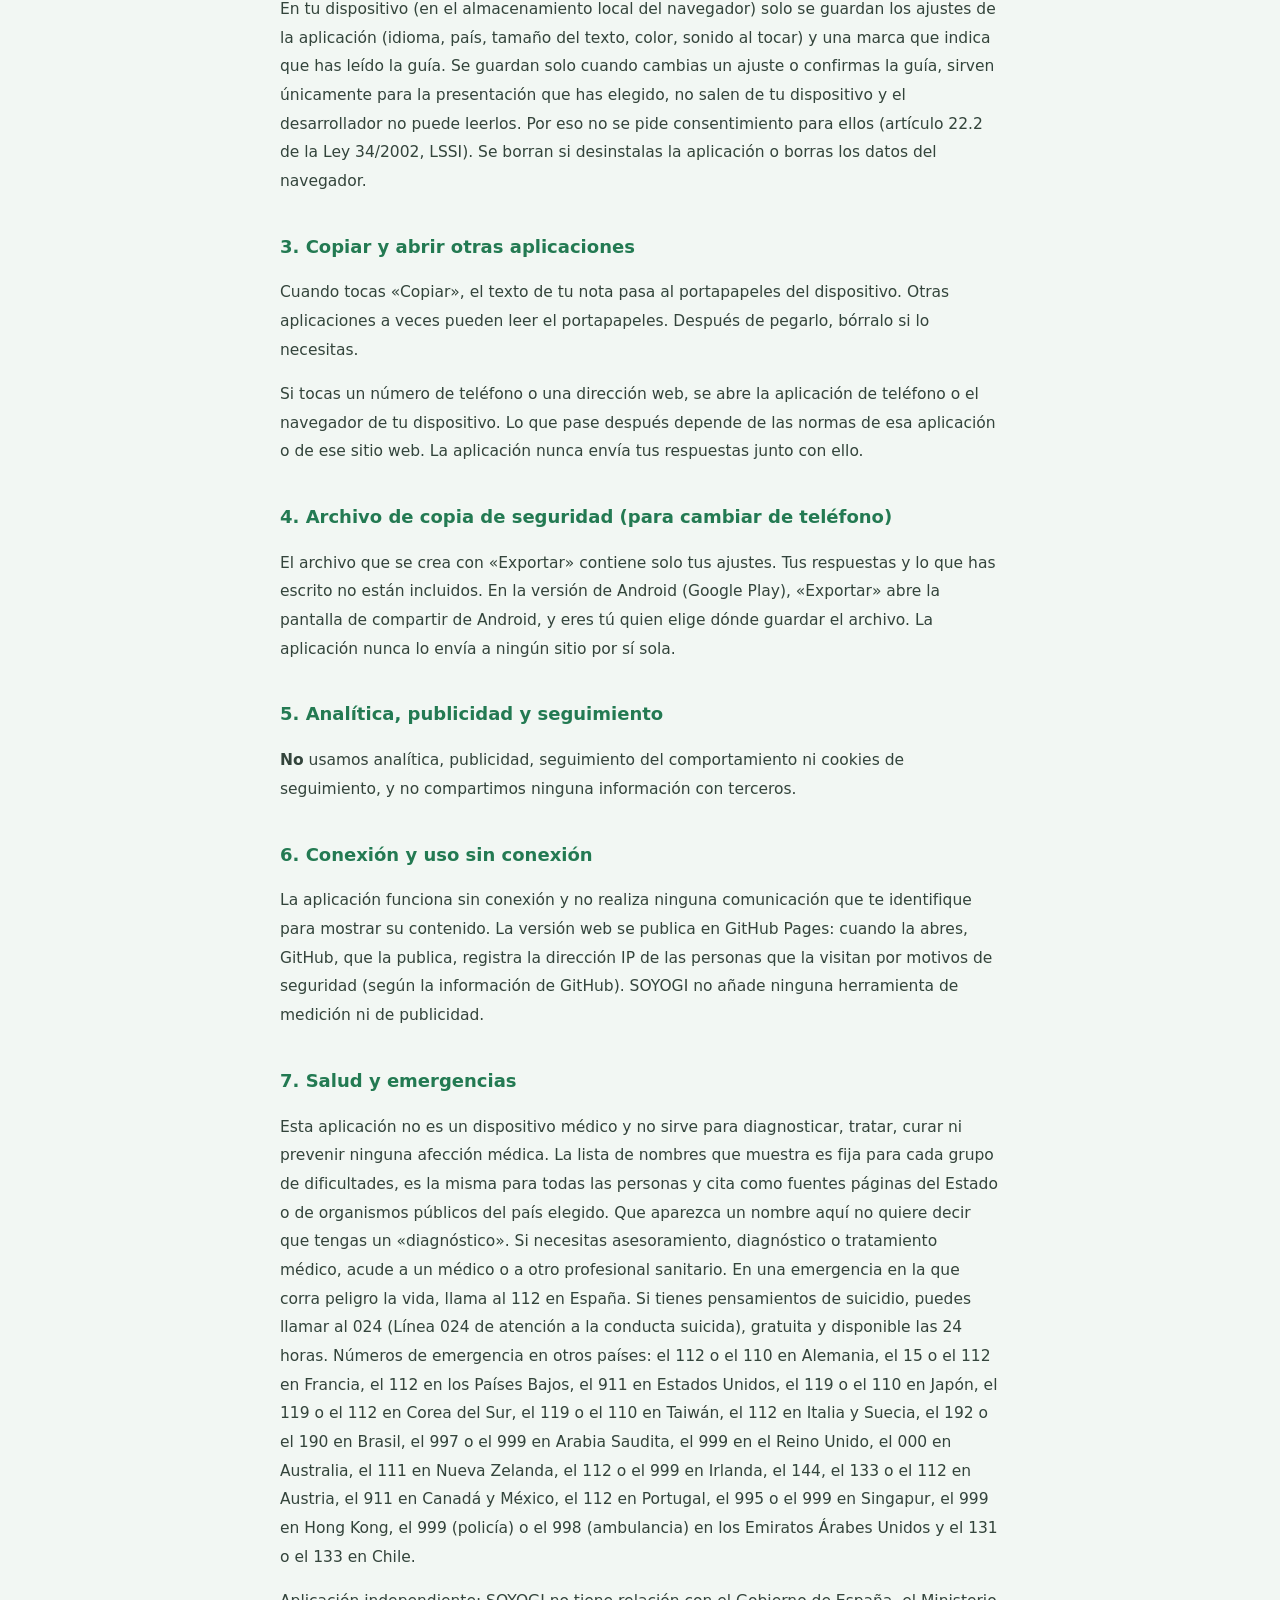
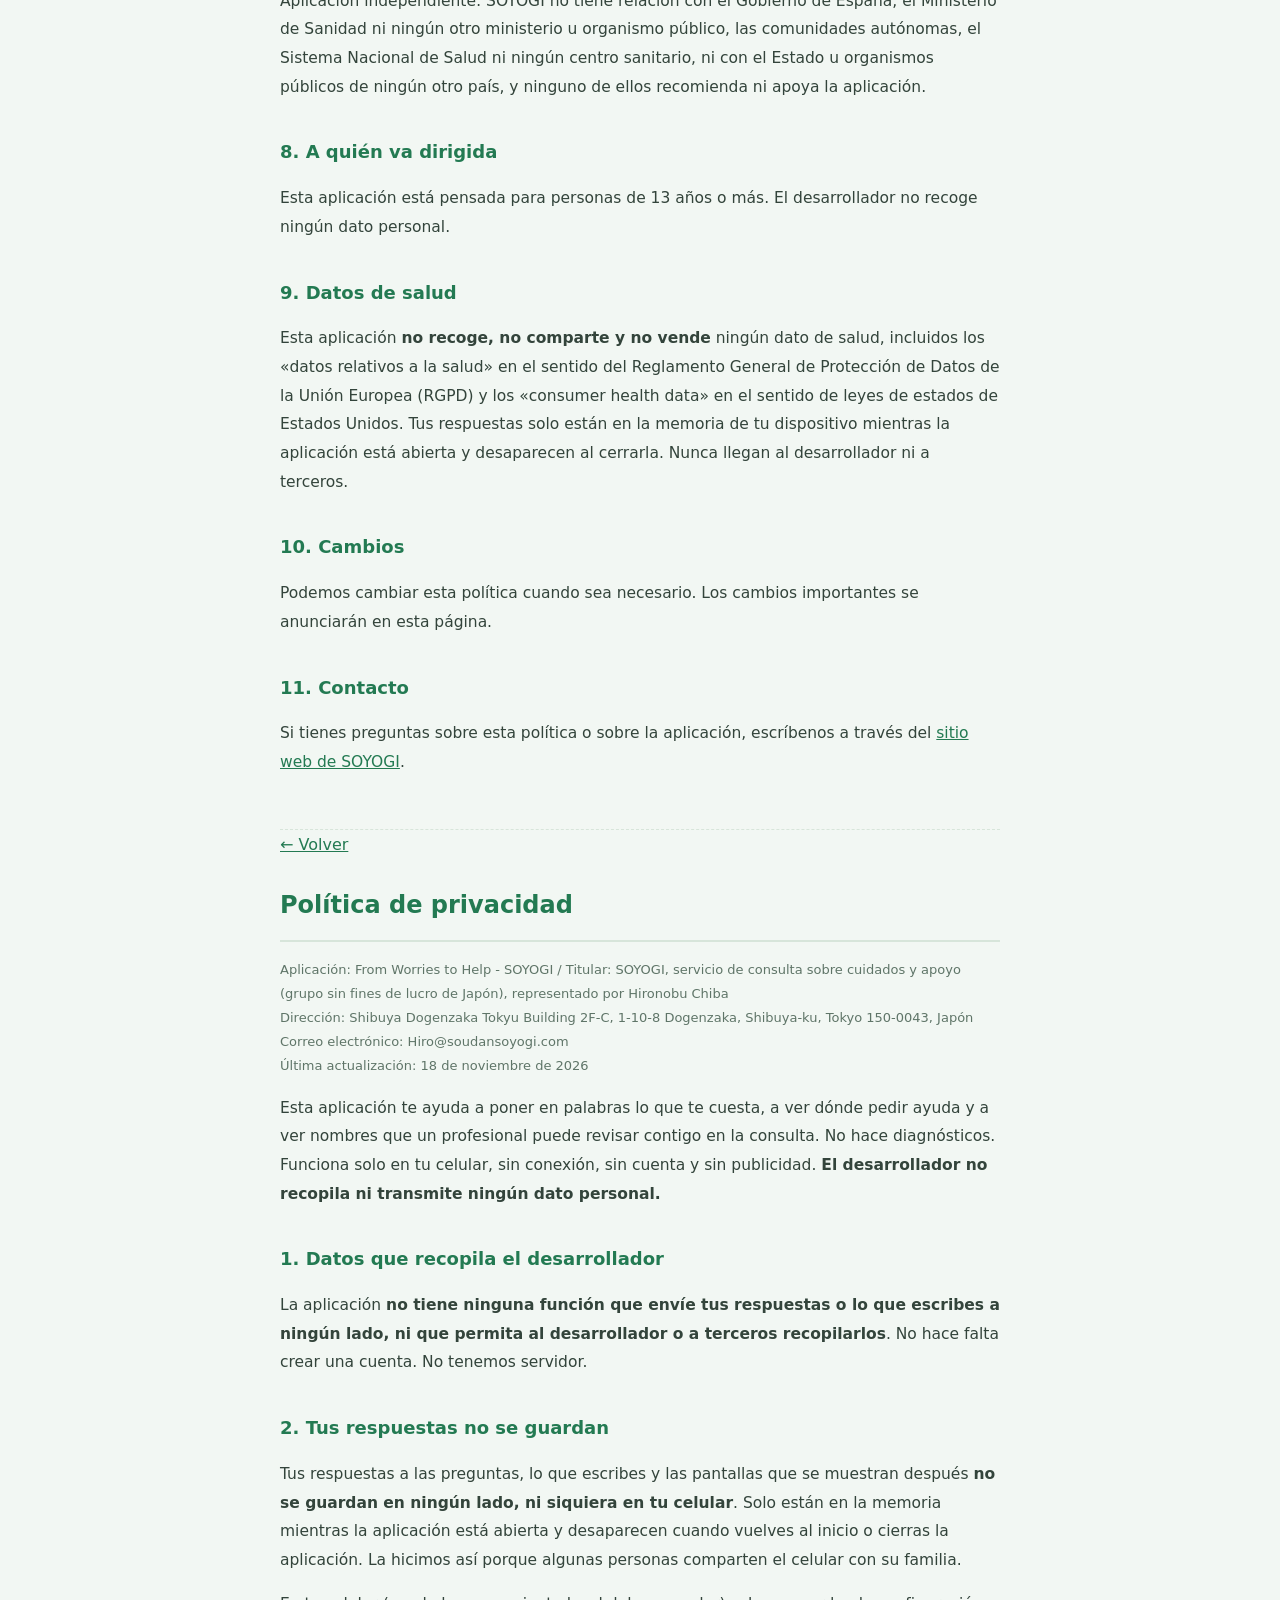
==== commit 94b71bed: "0.9.18: ベルギーとスイスを足して28の国と地域に Co-Authored-By: Claude Opus 5.5 <noreply@anthropic.com>" ====
--- a/privacy.html
+++ b/privacy.html
@@ -51,7 +51,7 @@
   <p>本アプリはオフラインで動作します。表示のために個人を特定する通信は行いません。Web版は GitHub Pages で配信しています。Web版を開くと、配信している GitHub 社が、安全のために訪問者の IP アドレスを記録します（GitHub の説明による）。そよぎは、計測や広告の仕組みを入れていません。</p>
 
   <h2>7. 医療・緊急時に関する免責</h2>
-  <p>本アプリは医療機器ではありません。病気の診断・治療・予防はしません。表示される名前の一覧は、困りごとのまとまりごとに決まっていて、どなたにも同じものを、選んだ国の政府や公的な機関のページを出典として示すものです。ここに出る名前で「診断された」とは言えません。困りごとは、医師や相談窓口などの専門家に相談してください。命に関わる緊急時は、まず日本では119番・110番、アメリカでは911番、フランスでは15番か112番、ドイツでは112番（救急）か110番（警察）、スペインとオランダでは112番、韓国では119番（救急・火事）か112番（警察）、台湾では119番（救急・火事）か110番（警察）、イタリアとスウェーデンでは112番、ブラジルでは192番（救急）か190番（警察）、サウジアラビアでは997番（救急）か999番（警察）、イギリスでは999番、オーストラリアでは000番、ニュージーランドでは111番、アイルランドでは112番か999番、オーストリアでは144番（救急）・133番（警察）か112番、カナダとメキシコでは911番、ポルトガルでは112番、シンガポールでは995番か999番、香港では999番、アラブ首長国連邦では999番(警察)か998番(救急)、チリでは131番(救急)か133番(警察)、インドでは112番、アルゼンチンでは911番へ通報してください。本アプリは、どの国の政府・公的な機関・医療機関とも関係がありません（提携していません・推薦も受けていません）。</p>
+  <p>本アプリは医療機器ではありません。病気の診断・治療・予防はしません。表示される名前の一覧は、困りごとのまとまりごとに決まっていて、どなたにも同じものを、選んだ国の政府や公的な機関のページを出典として示すものです。ここに出る名前で「診断された」とは言えません。困りごとは、医師や相談窓口などの専門家に相談してください。命に関わる緊急時は、まず日本では119番・110番、アメリカでは911番、フランスでは15番か112番、ドイツでは112番（救急）か110番（警察）、スペインとオランダでは112番、韓国では119番（救急・火事）か112番（警察）、台湾では119番（救急・火事）か110番（警察）、イタリアとスウェーデンでは112番、ブラジルでは192番（救急）か190番（警察）、サウジアラビアでは997番（救急）か999番（警察）、イギリスでは999番、オーストラリアでは000番、ニュージーランドでは111番、アイルランドでは112番か999番、オーストリアでは144番（救急）・133番（警察）か112番、カナダとメキシコでは911番、ポルトガルでは112番、シンガポールでは995番か999番、香港では999番、アラブ首長国連邦では999番(警察)か998番(救急)、チリでは131番(救急)か133番(警察)、インドでは112番、アルゼンチンでは911番、ベルギーでは112番、スイスでは144番(救急)・117番(警察)か112番へ通報してください。本アプリは、どの国の政府・公的な機関・医療機関とも関係がありません（提携していません・推薦も受けていません）。</p>
 
   <h2>8. 対象</h2>
   <p>本アプリは13歳以上の方のご利用を想定しています。開発者は個人情報を収集しません。</p>
@@ -94,7 +94,7 @@
   <p>The app works offline and performs no personally identifying communication to display its content. The web version is served by GitHub Pages. When you open it, GitHub, which serves it, records visitors' IP addresses for security (according to GitHub's own description). SOYOGI adds no measurement or advertising tools.</p>
 
   <h2>7. Medical and emergency disclaimer</h2>
-  <p>This app is not a medical device and does not diagnose, treat, cure, or prevent any medical condition. The list of names it shows is fixed for each group of worries, is the same for everyone, and cites pages of the government or public institutions of the country you choose as sources. Seeing a name here does not mean you have been diagnosed. Please talk with a healthcare professional for medical advice, diagnosis, or treatment. In a life-threatening emergency, call 911 in the United States, 119 or 110 in Japan, 15 or 112 in France, 112 or 110 in Germany, 112 in Spain or the Netherlands, 119 or 112 in South Korea, 119 or 110 in Taiwan, 112 in Italy or Sweden, 192 or 190 in Brazil, 997 or 999 in Saudi Arabia, 999 in the United Kingdom, 000 in Australia, 111 in New Zealand, 112 or 999 in Ireland, 144, 133 or 112 in Austria, 911 in Canada and Mexico, 112 in Portugal, 995 or 999 in Singapore, 999 in Hong Kong, 999 (police) or 998 (ambulance) in the United Arab Emirates, 131 or 133 in Chile, 112 in India, or 911 in Argentina. This app is not affiliated with, and is not endorsed by, the government, any public agency, or any medical institution of any country.</p>
+  <p>This app is not a medical device and does not diagnose, treat, cure, or prevent any medical condition. The list of names it shows is fixed for each group of worries, is the same for everyone, and cites pages of the government or public institutions of the country you choose as sources. Seeing a name here does not mean you have been diagnosed. Please talk with a healthcare professional for medical advice, diagnosis, or treatment. In a life-threatening emergency, call 911 in the United States, 119 or 110 in Japan, 15 or 112 in France, 112 or 110 in Germany, 112 in Spain or the Netherlands, 119 or 112 in South Korea, 119 or 110 in Taiwan, 112 in Italy or Sweden, 192 or 190 in Brazil, 997 or 999 in Saudi Arabia, 999 in the United Kingdom, 000 in Australia, 111 in New Zealand, 112 or 999 in Ireland, 144, 133 or 112 in Austria, 911 in Canada and Mexico, 112 in Portugal, 995 or 999 in Singapore, 999 in Hong Kong, 999 (police) or 998 (ambulance) in the United Arab Emirates, 131 or 133 in Chile, 112 in India, 911 in Argentina, 112 in Belgium, or 144, 117 or 112 in Switzerland. This app is not affiliated with, and is not endorsed by, the government, any public agency, or any medical institution of any country.</p>
 
   <h2>8. Intended users</h2>
   <p>This app is intended for people aged 13 and over. The developer collects no personal information.</p>
@@ -140,7 +140,7 @@
   <p>L’application fonctionne hors ligne et n’effectue aucune communication permettant de vous identifier pour afficher son contenu. La version web est hébergée par GitHub Pages : quand vous l’ouvrez, GitHub, qui l’héberge, enregistre l’adresse IP des visiteurs pour des raisons de sécurité (selon les explications de GitHub). SOYOGI n’ajoute aucun outil de mesure ni de publicité.</p>
 
   <h2>7. Santé et urgences</h2>
-  <p>Cette application n’est pas un dispositif médical et ne permet pas de diagnostiquer, de traiter, de guérir, ni de prévenir un quelconque problème de santé. La liste de noms affichée est fixe pour chaque groupe de difficultés, identique pour tout le monde, et cite comme sources des pages de l’État ou d’organismes publics du pays choisi. Voir un nom ici ne veut pas dire que vous avez reçu un « diagnostic ». Pour tout conseil, diagnostic ou traitement médical, consultez un professionnel de santé. En cas d’urgence vitale, appelez le 15 ou le 112 en France, le 112 ou le 110 en Allemagne, le 112 en Espagne et aux Pays-Bas, le 911 aux États-Unis, le 119 ou le 110 au Japon, le 119 ou le 112 en Corée du Sud, le 119 ou le 110 à Taïwan, le 112 en Italie et en Suède, le 192 ou le 190 au Brésil, le 997 ou le 999 en Arabie saoudite, le 999 au Royaume-Uni, le 000 en Australie, le 111 en Nouvelle-Zélande, le 112 ou le 999 en Irlande, le 144, le 133 ou le 112 en Autriche, le 911 au Canada et au Mexique, le 112 au Portugal, le 995 ou le 999 à Singapour, le 999 à Hong Kong, le 999 (police) ou le 998 (ambulance) aux Émirats arabes unis, ou le 131 ou le 133 au Chili.</p>
+  <p>Cette application n’est pas un dispositif médical et ne permet pas de diagnostiquer, de traiter, de guérir, ni de prévenir un quelconque problème de santé. La liste de noms affichée est fixe pour chaque groupe de difficultés, identique pour tout le monde, et cite comme sources des pages de l’État ou d’organismes publics du pays choisi. Voir un nom ici ne veut pas dire que vous avez reçu un « diagnostic ». Pour tout conseil, diagnostic ou traitement médical, consultez un professionnel de santé. En cas d’urgence vitale, appelez le 15 ou le 112 en France, le 112 ou le 110 en Allemagne, le 112 en Espagne et aux Pays-Bas, le 911 aux États-Unis, le 119 ou le 110 au Japon, le 119 ou le 112 en Corée du Sud, le 119 ou le 110 à Taïwan, le 112 en Italie et en Suède, le 192 ou le 190 au Brésil, le 997 ou le 999 en Arabie saoudite, le 999 au Royaume-Uni, le 000 en Australie, le 111 en Nouvelle-Zélande, le 112 ou le 999 en Irlande, le 144, le 133 ou le 112 en Autriche, le 911 au Canada et au Mexique, le 112 au Portugal, le 995 ou le 999 à Singapour, le 999 à Hong Kong, le 999 (police) ou le 998 (ambulance) aux Émirats arabes unis, le 131 ou le 133 au Chili, le 112 en Belgique, ou le 144, le 117 ou le 112 en Suisse.</p>
   <p>Application indépendante : SOYOGI n’a aucun lien avec l’État français, l’Assurance Maladie, la Haute Autorité de santé, Santé publique France ni aucun établissement de santé, ni avec l’État ou les organismes publics d’aucun autre pays, et n’est recommandée par aucun d’eux.</p>
 
   <h2>8. Public visé</h2>
@@ -188,7 +188,7 @@
   <p>Die App funktioniert offline und baut keine Verbindung auf, die Sie identifiziert, um ihre Inhalte anzuzeigen. Die Web-Version wird über GitHub Pages bereitgestellt: Wenn Sie sie öffnen, speichert GitHub, das sie bereitstellt, aus Sicherheitsgründen die IP-Adressen der Besucher (nach den Angaben von GitHub). SOYOGI fügt keine Mess- oder Werbewerkzeuge hinzu.</p>
 
   <h2>7. Gesundheit und Notfälle</h2>
-  <p>Diese App ist kein Medizinprodukt und diagnostiziert, behandelt, heilt oder verhindert keine Krankheiten. Die angezeigte Liste von Namen ist für jede Gruppe von Schwierigkeiten fest, für alle Menschen gleich und nennt als Quellen Seiten von Behörden oder öffentlichen Einrichtungen des gewählten Landes. Wenn hier ein Name erscheint, heißt das nicht, dass Sie eine „Diagnose“ bekommen haben. Wenn Sie medizinischen Rat, eine Diagnose oder eine Behandlung benötigen, wenden Sie sich bitte an eine Ärztin oder einen Arzt. Im lebensbedrohlichen Notfall rufen Sie in Deutschland die 112 (Rettungsdienst) oder die 110 (Polizei) an; außerhalb der Sprechzeiten der Arztpraxen erreichen Sie den ärztlichen Bereitschaftsdienst unter 116 117, und die TelefonSeelsorge unter 116 123 ist rund um die Uhr kostenlos erreichbar. Notrufnummern in anderen Ländern: in Frankreich die 15 oder 112, in Spanien und in den Niederlanden die 112, in den Vereinigten Staaten die 911, in Japan die 119 oder 110, in Südkorea die 119 oder 112, in Taiwan die 119 oder 110, in Italien und Schweden die 112, in Brasilien die 192 oder 190, in Saudi-Arabien die 997 oder 999, im Vereinigten Königreich die 999, in Australien die 000, in Neuseeland die 111, in Irland die 112 oder 999, in Österreich die 144, 133 oder 112, in Kanada und Mexiko die 911, in Portugal die 112, in Singapur die 995 oder 999, in Hongkong die 999, in den Vereinigten Arabischen Emiraten die 999 (Polizei) oder 998 (Rettungsdienst) und in Chile die 131 oder 133.</p>
+  <p>Diese App ist kein Medizinprodukt und diagnostiziert, behandelt, heilt oder verhindert keine Krankheiten. Die angezeigte Liste von Namen ist für jede Gruppe von Schwierigkeiten fest, für alle Menschen gleich und nennt als Quellen Seiten von Behörden oder öffentlichen Einrichtungen des gewählten Landes. Wenn hier ein Name erscheint, heißt das nicht, dass Sie eine „Diagnose“ bekommen haben. Wenn Sie medizinischen Rat, eine Diagnose oder eine Behandlung benötigen, wenden Sie sich bitte an eine Ärztin oder einen Arzt. Im lebensbedrohlichen Notfall rufen Sie in Deutschland die 112 (Rettungsdienst) oder die 110 (Polizei) an; außerhalb der Sprechzeiten der Arztpraxen erreichen Sie den ärztlichen Bereitschaftsdienst unter 116 117, und die TelefonSeelsorge unter 116 123 ist rund um die Uhr kostenlos erreichbar. Notrufnummern in anderen Ländern: in Frankreich die 15 oder 112, in Spanien und in den Niederlanden die 112, in den Vereinigten Staaten die 911, in Japan die 119 oder 110, in Südkorea die 119 oder 112, in Taiwan die 119 oder 110, in Italien und Schweden die 112, in Brasilien die 192 oder 190, in Saudi-Arabien die 997 oder 999, im Vereinigten Königreich die 999, in Australien die 000, in Neuseeland die 111, in Irland die 112 oder 999, in Österreich die 144, 133 oder 112, in Kanada und Mexiko die 911, in Portugal die 112, in Singapur die 995 oder 999, in Hongkong die 999, in den Vereinigten Arabischen Emiraten die 999 (Polizei) oder 998 (Rettungsdienst), in Chile die 131 oder 133, in Belgien die 112 und in der Schweiz die 144, 117 oder 112.</p>
   <p>Unabhängige App: SOYOGI steht in keiner Verbindung zur Bundesrepublik Deutschland, zu Bundes- oder Landesbehörden, Krankenkassen oder anderen öffentlichen Einrichtungen in Deutschland oder einem anderen Land, und auch nicht zu einer medizinischen Einrichtung. Keine dieser Stellen empfiehlt die App.</p>
 
   <h2>8. Für wen die App gedacht ist</h2>
@@ -329,7 +329,7 @@
   <p>De app werkt offline en maakt geen verbinding die jou herkenbaar maakt om de inhoud te tonen. De webversie staat op GitHub Pages. Volgens GitHub wordt bij een bezoek het IP-adres van bezoekers vastgelegd om veiligheidsredenen. SOYOGI voegt geen meet- of advertentiehulpmiddelen toe.</p>
 
   <h2>7. Gezondheid en noodgevallen</h2>
-  <p>Deze app is geen medisch apparaat (medisch hulpmiddel) en kan geen medische aandoening diagnosticeren, behandelen, genezen of voorkomen. De lijst met namen is vast voor elke groep, voor iedereen hetzelfde, en noemt als bron pagina’s van de overheid of van openbare instanties uit het land dat je kiest. Als hier een naam staat, betekent dat niet dat je een ‘diagnose’ hebt. Raadpleeg voor medisch advies, een diagnose of een behandeling een zorgmedewerker, zoals je huisarts. Bel in Nederland 112 als iemands leven in gevaar is. Heb je gedachten aan zelfdoding? Bel dan 113 of 0800-0113, dag en nacht en gratis. Alarmnummers in andere landen: 112 in Spanje, 112 of 110 in Duitsland, 15 of 112 in Frankrijk, 911 in de Verenigde Staten, 119 of 110 in Japan, 119 of 112 in Zuid-Korea, 119 of 110 in Taiwan, 112 in Italië en Zweden, 192 of 190 in Brazilië, 997 of 999 in Saudi-Arabië, 999 in het Verenigd Koninkrijk, 000 in Australië, 111 in Nieuw-Zeeland, 112 of 999 in Ierland, 144, 133 of 112 in Oostenrijk, 911 in Canada en Mexico, 112 in Portugal, 995 of 999 in Singapore, 999 in Hongkong, 999 (politie) of 998 (ambulance) in de Verenigde Arabische Emiraten en 131 of 133 in Chili.</p>
+  <p>Deze app is geen medisch apparaat (medisch hulpmiddel) en kan geen medische aandoening diagnosticeren, behandelen, genezen of voorkomen. De lijst met namen is vast voor elke groep, voor iedereen hetzelfde, en noemt als bron pagina’s van de overheid of van openbare instanties uit het land dat je kiest. Als hier een naam staat, betekent dat niet dat je een ‘diagnose’ hebt. Raadpleeg voor medisch advies, een diagnose of een behandeling een zorgmedewerker, zoals je huisarts. Bel in Nederland 112 als iemands leven in gevaar is. Heb je gedachten aan zelfdoding? Bel dan 113 of 0800-0113, dag en nacht en gratis. Alarmnummers in andere landen: 112 in Spanje, 112 of 110 in Duitsland, 15 of 112 in Frankrijk, 911 in de Verenigde Staten, 119 of 110 in Japan, 119 of 112 in Zuid-Korea, 119 of 110 in Taiwan, 112 in Italië en Zweden, 192 of 190 in Brazilië, 997 of 999 in Saudi-Arabië, 999 in het Verenigd Koninkrijk, 000 in Australië, 111 in Nieuw-Zeeland, 112 of 999 in Ierland, 144, 133 of 112 in Oostenrijk, 911 in Canada en Mexico, 112 in Portugal, 995 of 999 in Singapore, 999 in Hongkong, 999 (politie) of 998 (ambulance) in de Verenigde Arabische Emiraten, 131 of 133 in Chili, 112 in België en 144, 117 of 112 in Zwitserland.</p>
   <p>Onafhankelijke app: SOYOGI is een groep zonder winstoogmerk uit Japan. De app heeft geen band met de Nederlandse overheid, de ministeries, het RIVM of andere overheidsinstanties, gemeenten, GGD’en, beroepsorganisaties of zorgaanbieders, of met de overheid van een ander land, en geen van hen beveelt de app aan of steunt haar.</p>
 
   <h2>8. Voor wie de app bedoeld is</h2>
@@ -467,7 +467,7 @@
   <p>L'app funziona offline e non usa connessioni che ti rendano riconoscibile per mostrare i contenuti. La versione web è pubblicata su GitHub Pages: quando la apri, GitHub, che la pubblica, registra l'indirizzo IP di chi la visita per motivi di sicurezza (secondo le informazioni di GitHub). SOYOGI non aggiunge strumenti di misurazione o di pubblicità.</p>
 
   <h2>7. Salute ed emergenze</h2>
-  <p>Questa app non è un dispositivo medico e non diagnostica, tratta, cura o previene alcuna patologia. L'elenco di nomi è fisso per ogni gruppo di difficoltà, è uguale per tutti e indica come fonti pagine dello Stato o di enti pubblici del paese che scegli. Se qui compare un nome, questo non vuol dire che hai ricevuto una «diagnosi». Per le questioni di salute, rivolgiti al tuo medico di famiglia o a un altro professionista sanitario. Se una vita è in pericolo, in Italia chiama il 112 (numero unico di emergenza, gratuito). Numeri di emergenza in altri paesi: il 112 in Spagna e nei Paesi Bassi, il 112 o il 110 in Germania, il 15 o il 112 in Francia, il 911 negli Stati Uniti, il 119 o il 110 in Giappone, il 119 o il 112 in Corea del Sud, il 119 o il 110 a Taiwan, il 112 in Svezia, il 192 o il 190 in Brasile, il 997 o il 999 in Arabia Saudita, il 999 nel Regno Unito, lo 000 in Australia, il 111 in Nuova Zelanda, il 112 o il 999 in Irlanda, il 144, il 133 o il 112 in Austria, il 911 in Canada e in Messico, il 112 in Portogallo, il 995 o il 999 a Singapore, il 999 a Hong Kong, il 999 (polizia) o il 998 (ambulanza) negli Emirati Arabi Uniti e il 131 o il 133 in Cile.</p>
+  <p>Questa app non è un dispositivo medico e non diagnostica, tratta, cura o previene alcuna patologia. L'elenco di nomi è fisso per ogni gruppo di difficoltà, è uguale per tutti e indica come fonti pagine dello Stato o di enti pubblici del paese che scegli. Se qui compare un nome, questo non vuol dire che hai ricevuto una «diagnosi». Per le questioni di salute, rivolgiti al tuo medico di famiglia o a un altro professionista sanitario. Se una vita è in pericolo, in Italia chiama il 112 (numero unico di emergenza, gratuito). Numeri di emergenza in altri paesi: il 112 in Spagna e nei Paesi Bassi, il 112 o il 110 in Germania, il 15 o il 112 in Francia, il 911 negli Stati Uniti, il 119 o il 110 in Giappone, il 119 o il 112 in Corea del Sud, il 119 o il 110 a Taiwan, il 112 in Svezia, il 192 o il 190 in Brasile, il 997 o il 999 in Arabia Saudita, il 999 nel Regno Unito, lo 000 in Australia, il 111 in Nuova Zelanda, il 112 o il 999 in Irlanda, il 144, il 133 o il 112 in Austria, il 911 in Canada e in Messico, il 112 in Portogallo, il 995 o il 999 a Singapore, il 999 a Hong Kong, il 999 (polizia) o il 998 (ambulanza) negli Emirati Arabi Uniti, il 131 o il 133 in Cile, il 112 in Belgio e il 144, il 117 o il 112 in Svizzera.</p>
   <p>App indipendente: SOYOGI è un gruppo senza scopo di lucro con sede in Giappone. Non ha alcun legame con il Governo italiano, il Ministero della Salute o altri ministeri, l'Istituto Superiore di Sanità, le Regioni, le aziende sanitarie locali, il Servizio sanitario nazionale, gli ordini professionali o le strutture sanitarie, né con lo Stato di altri paesi, e nessuno di loro raccomanda o sostiene l'app.</p>
 
   <h2>8. A chi è rivolta</h2>
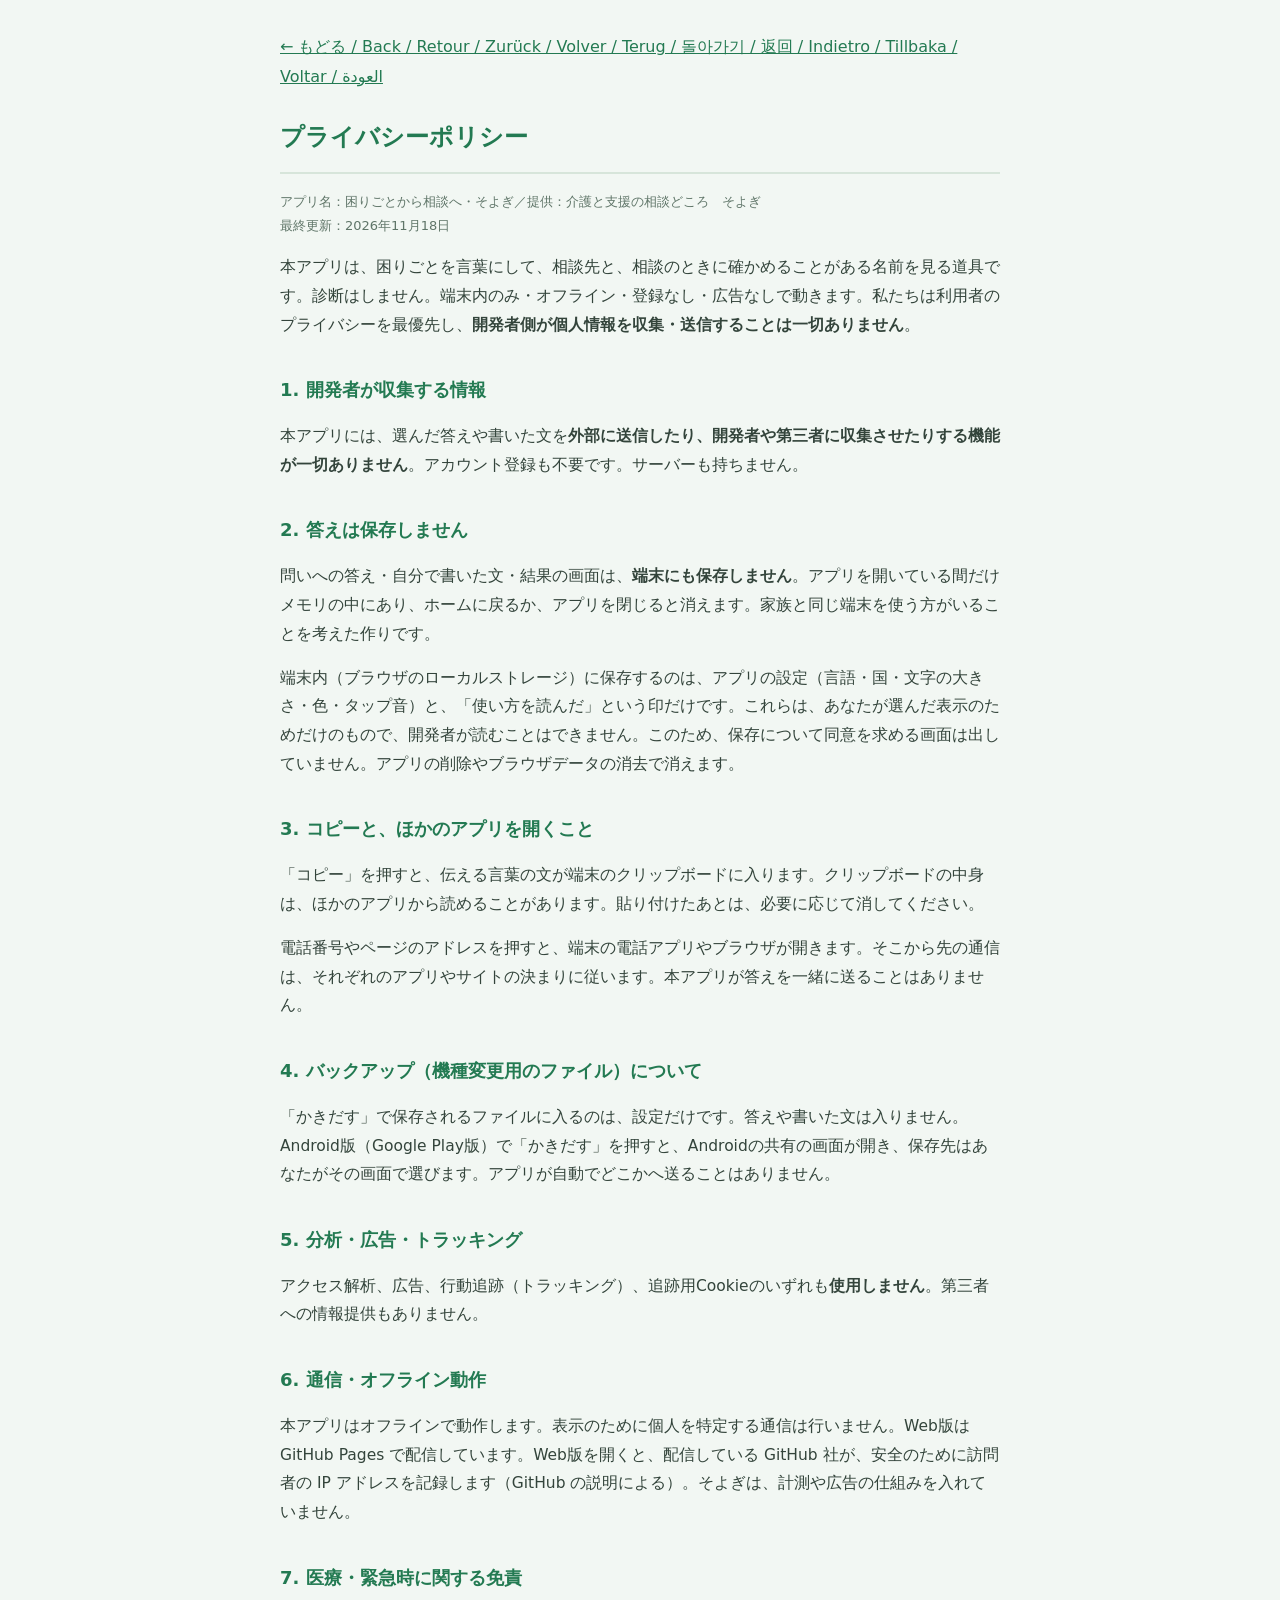
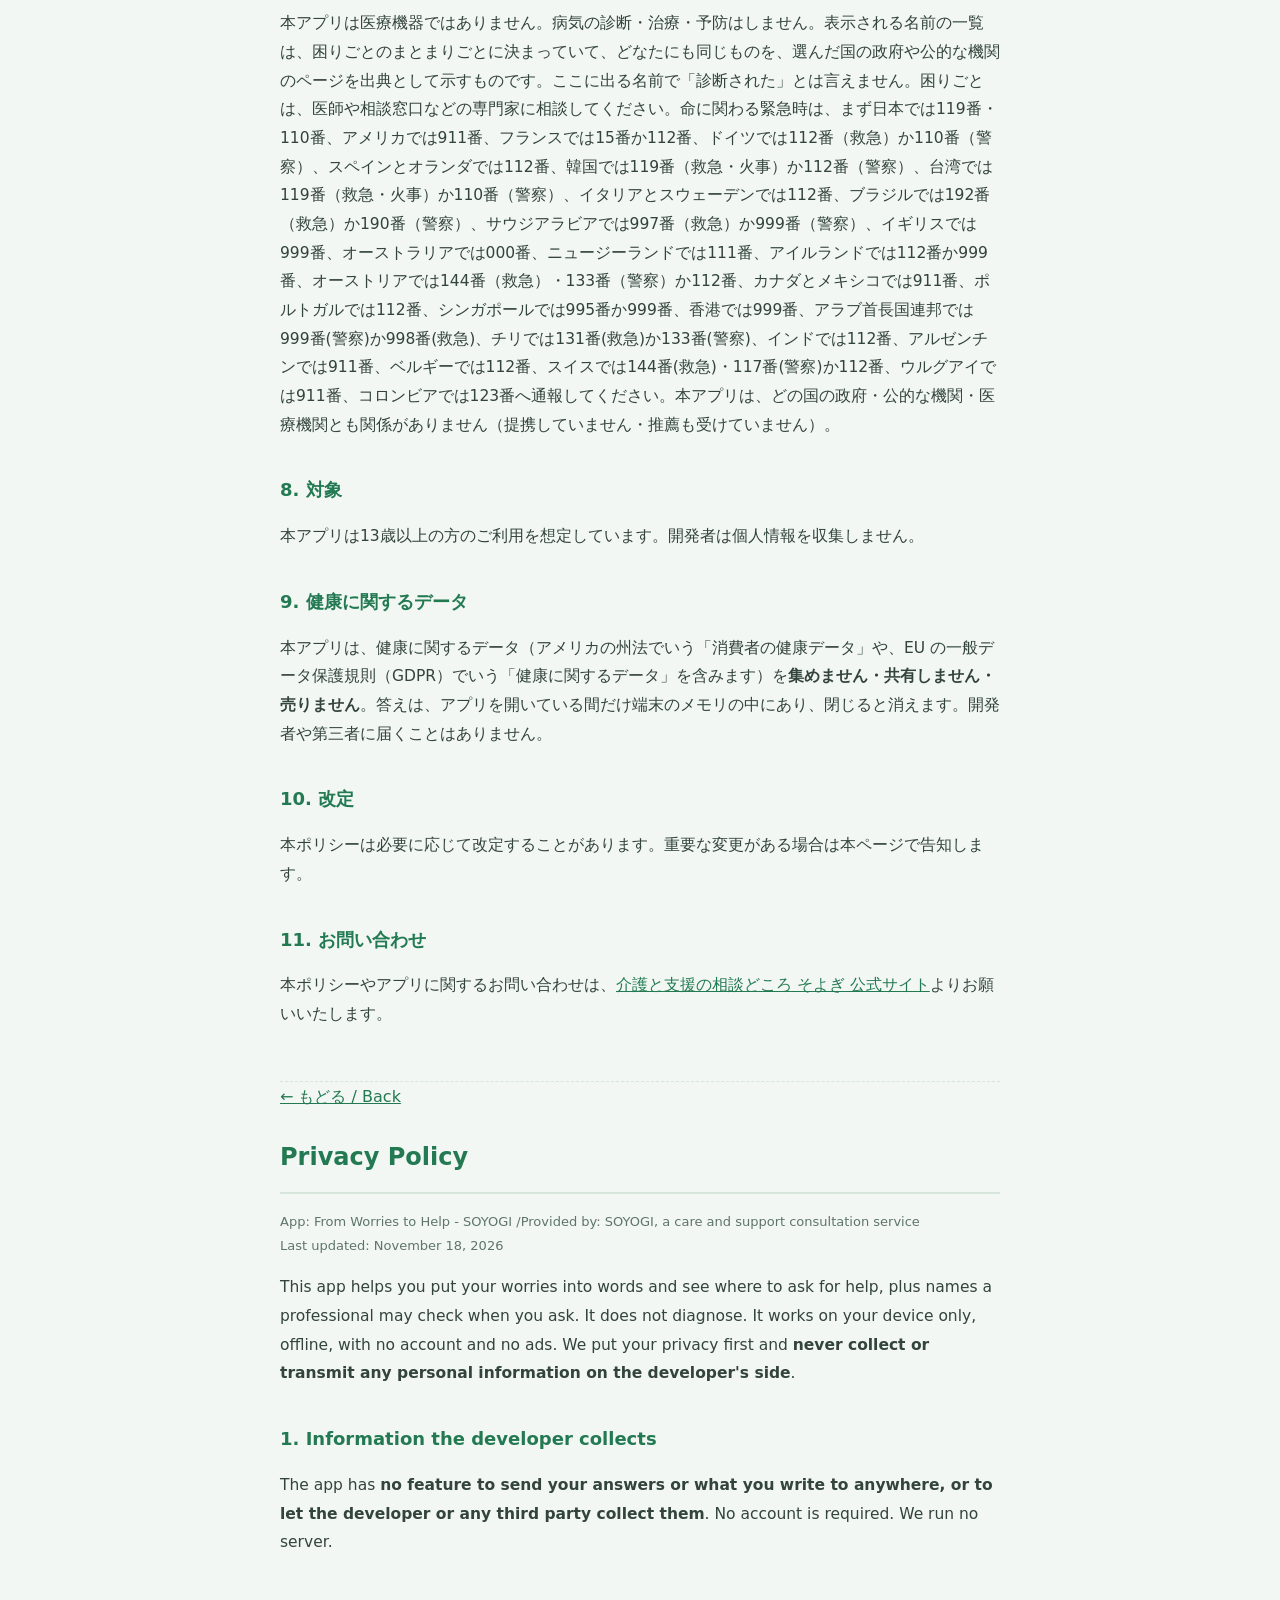
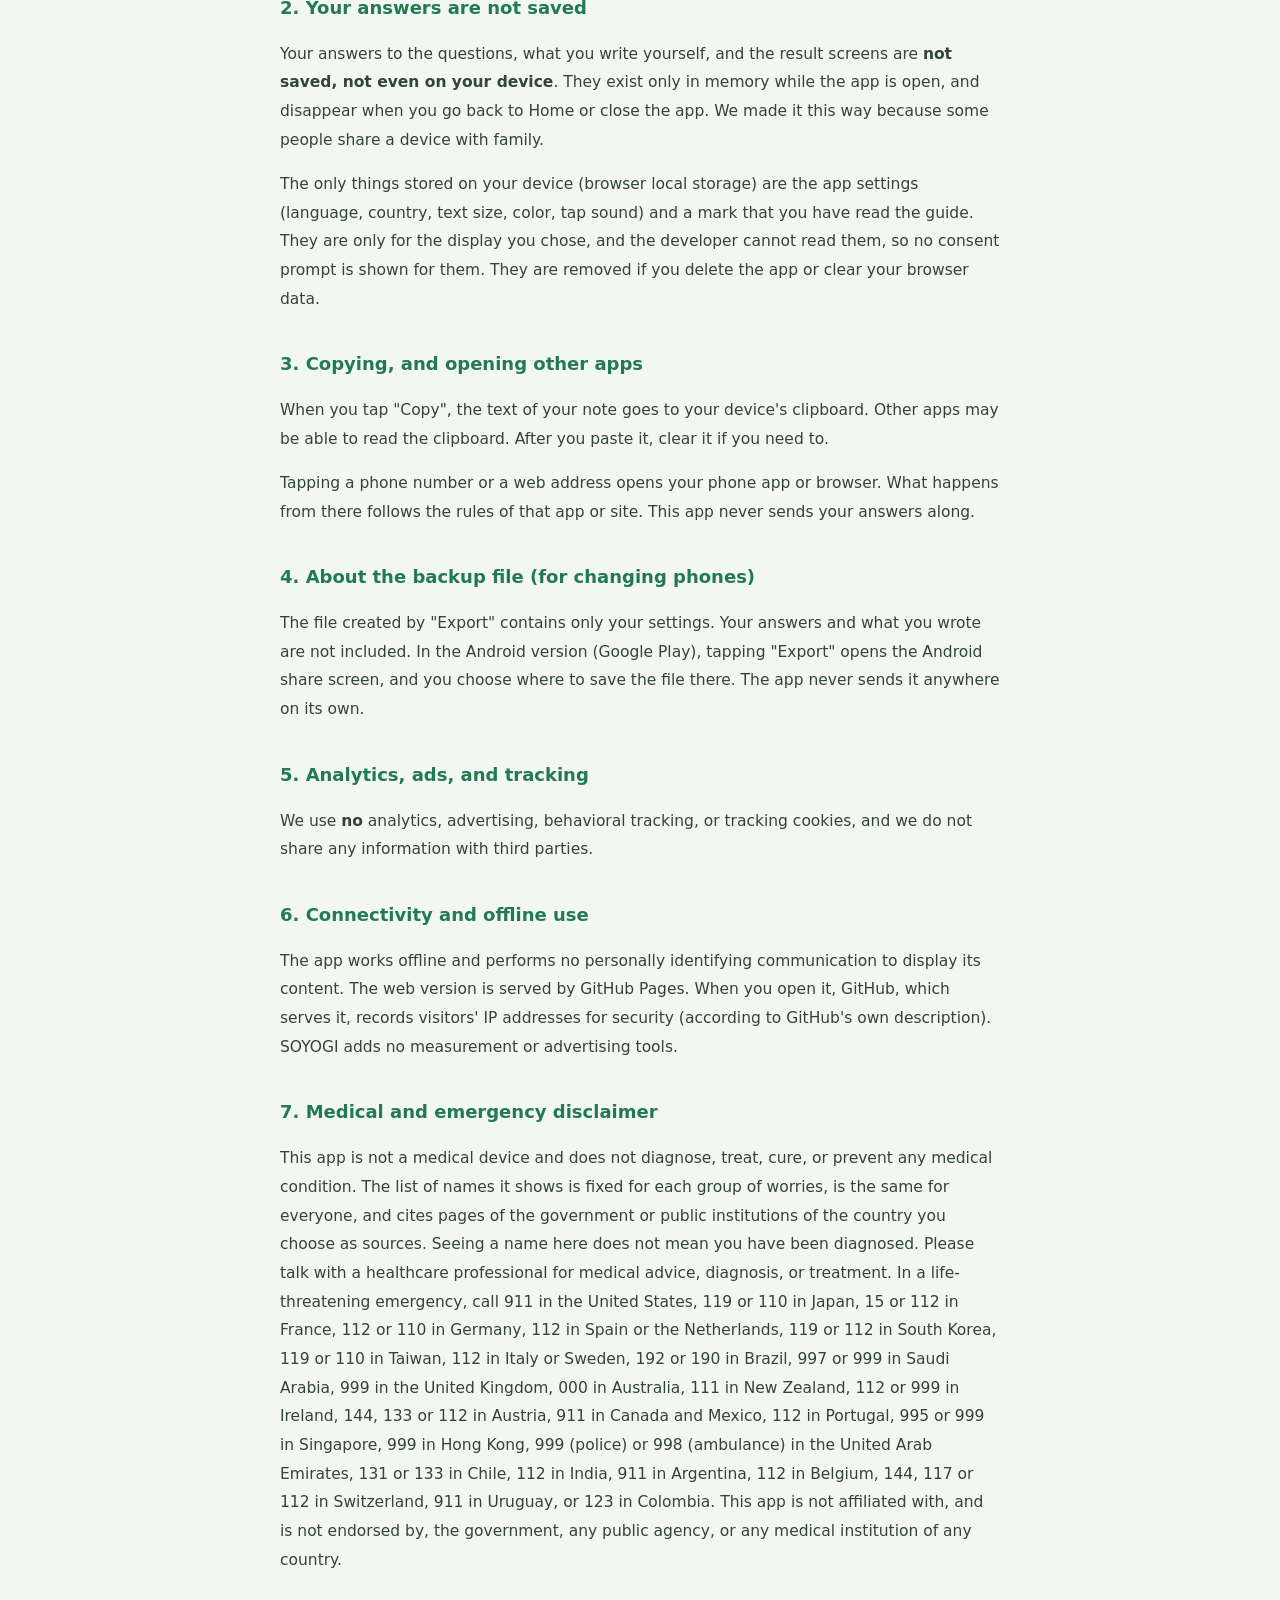
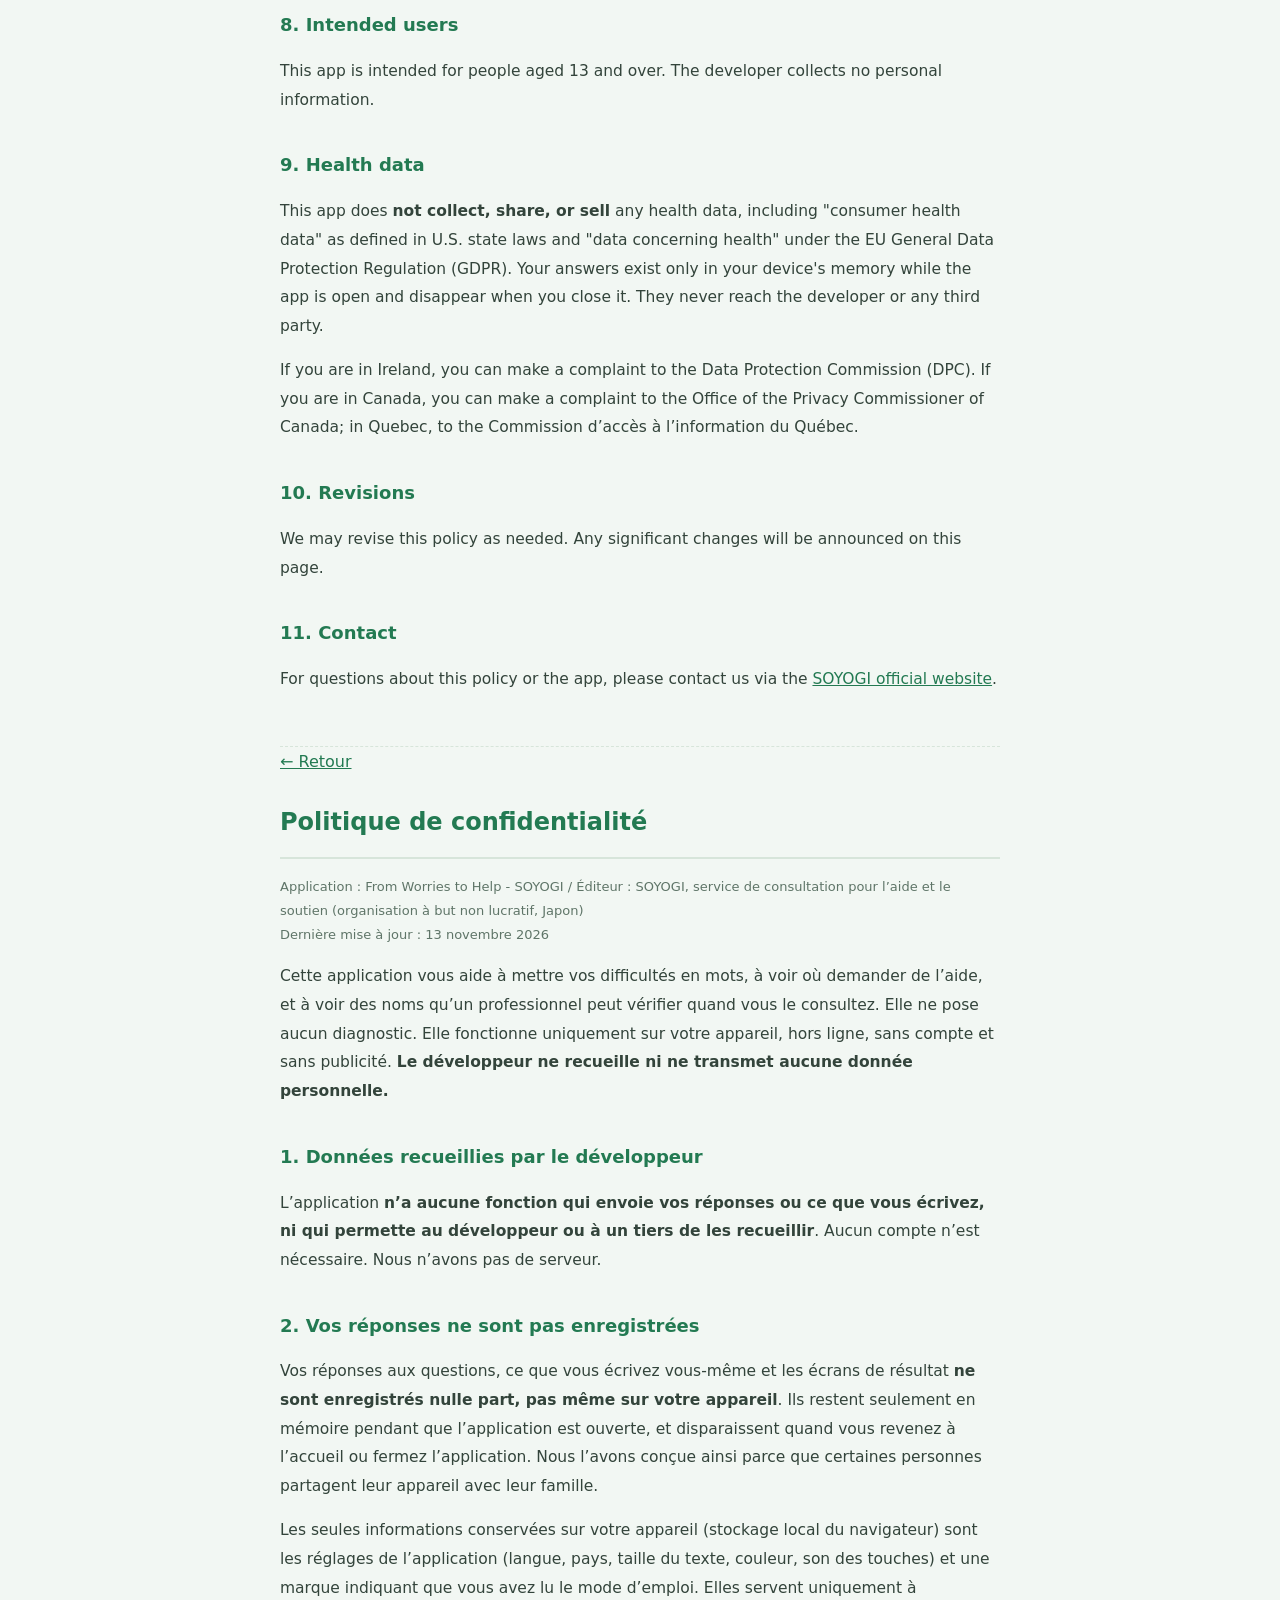
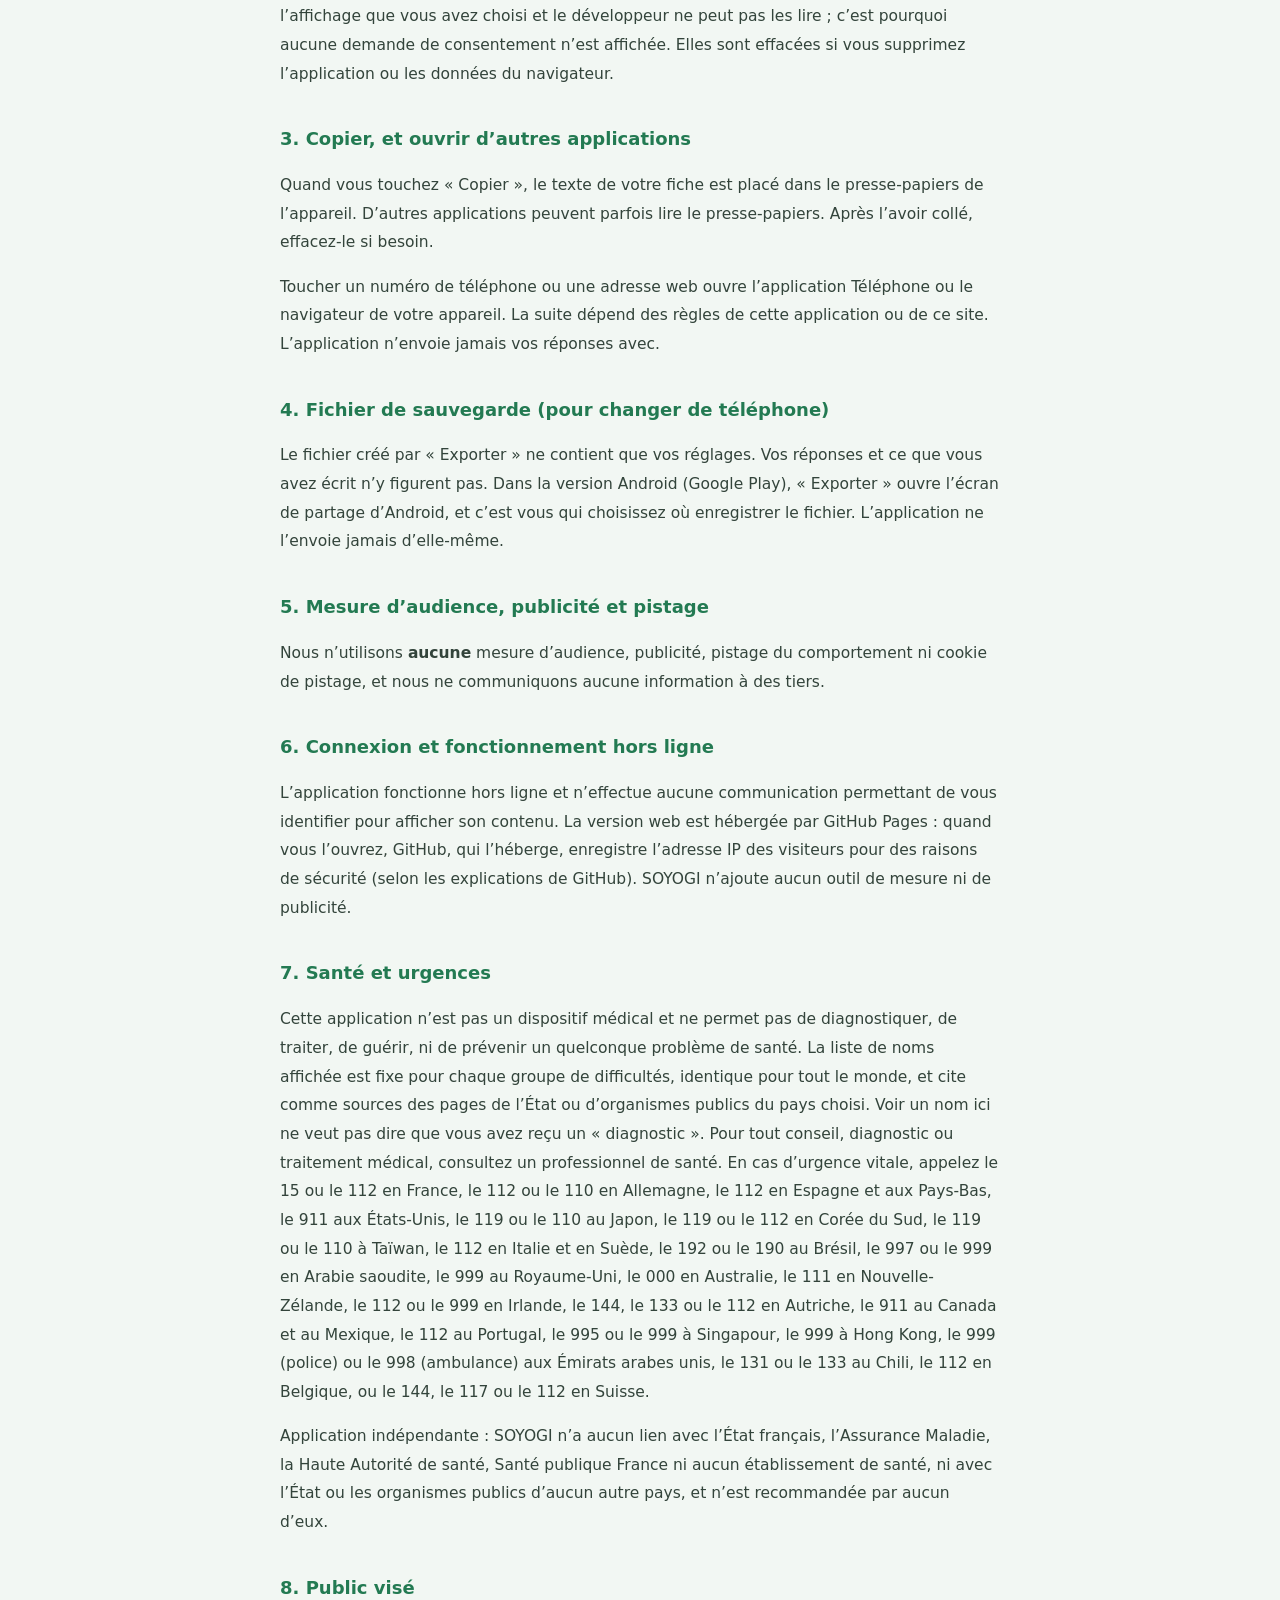
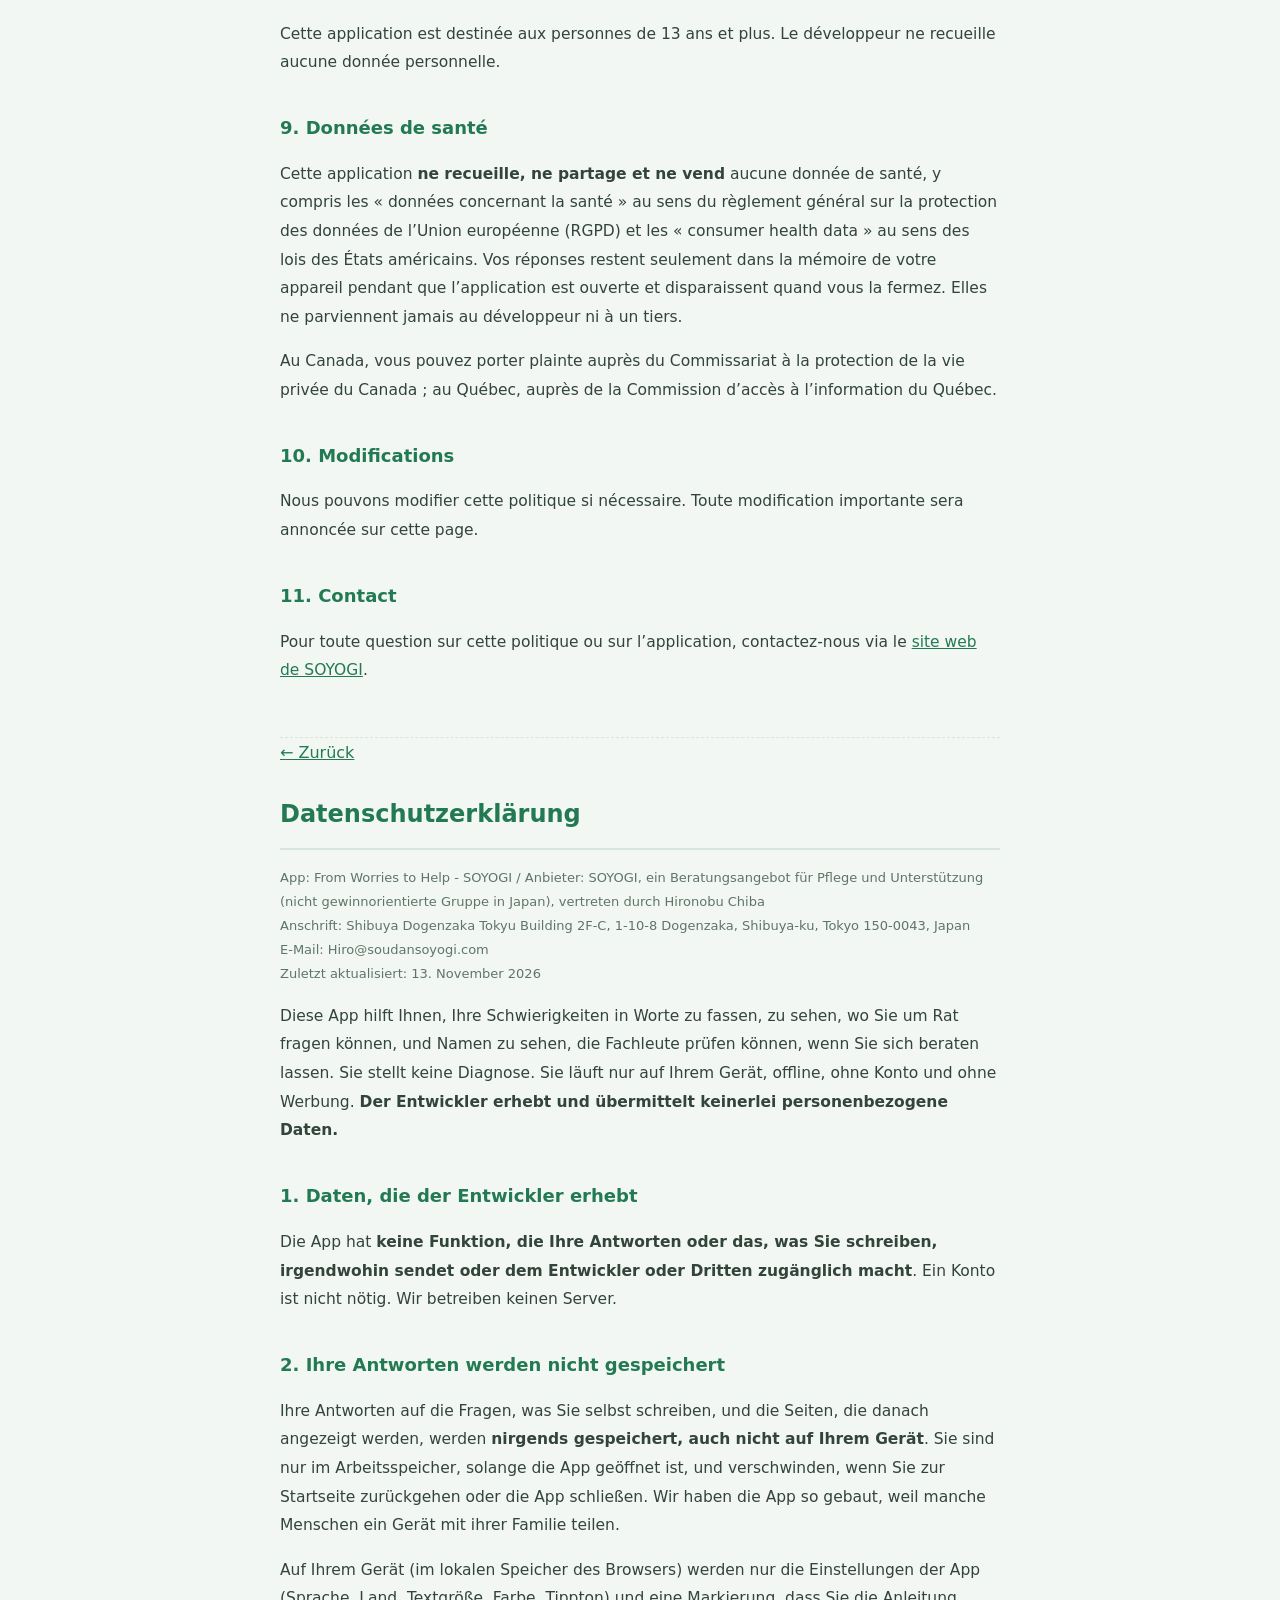
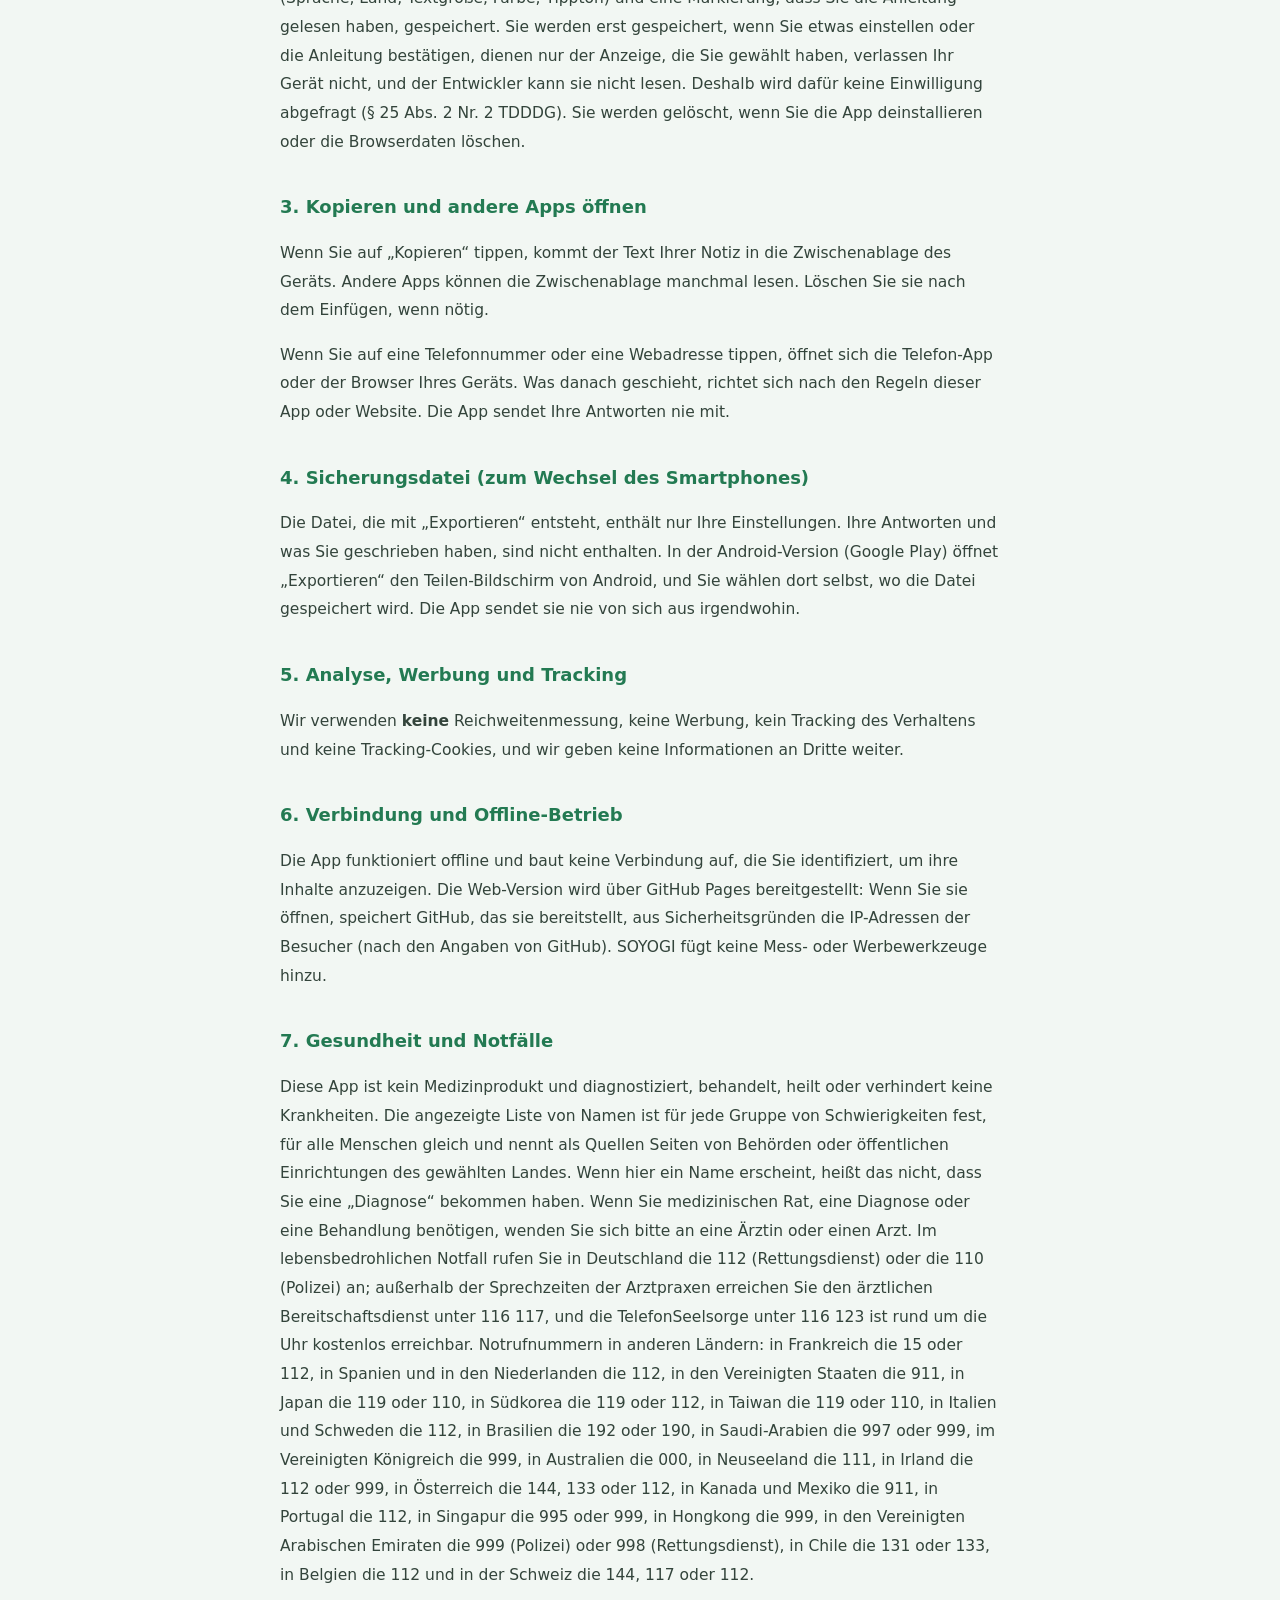
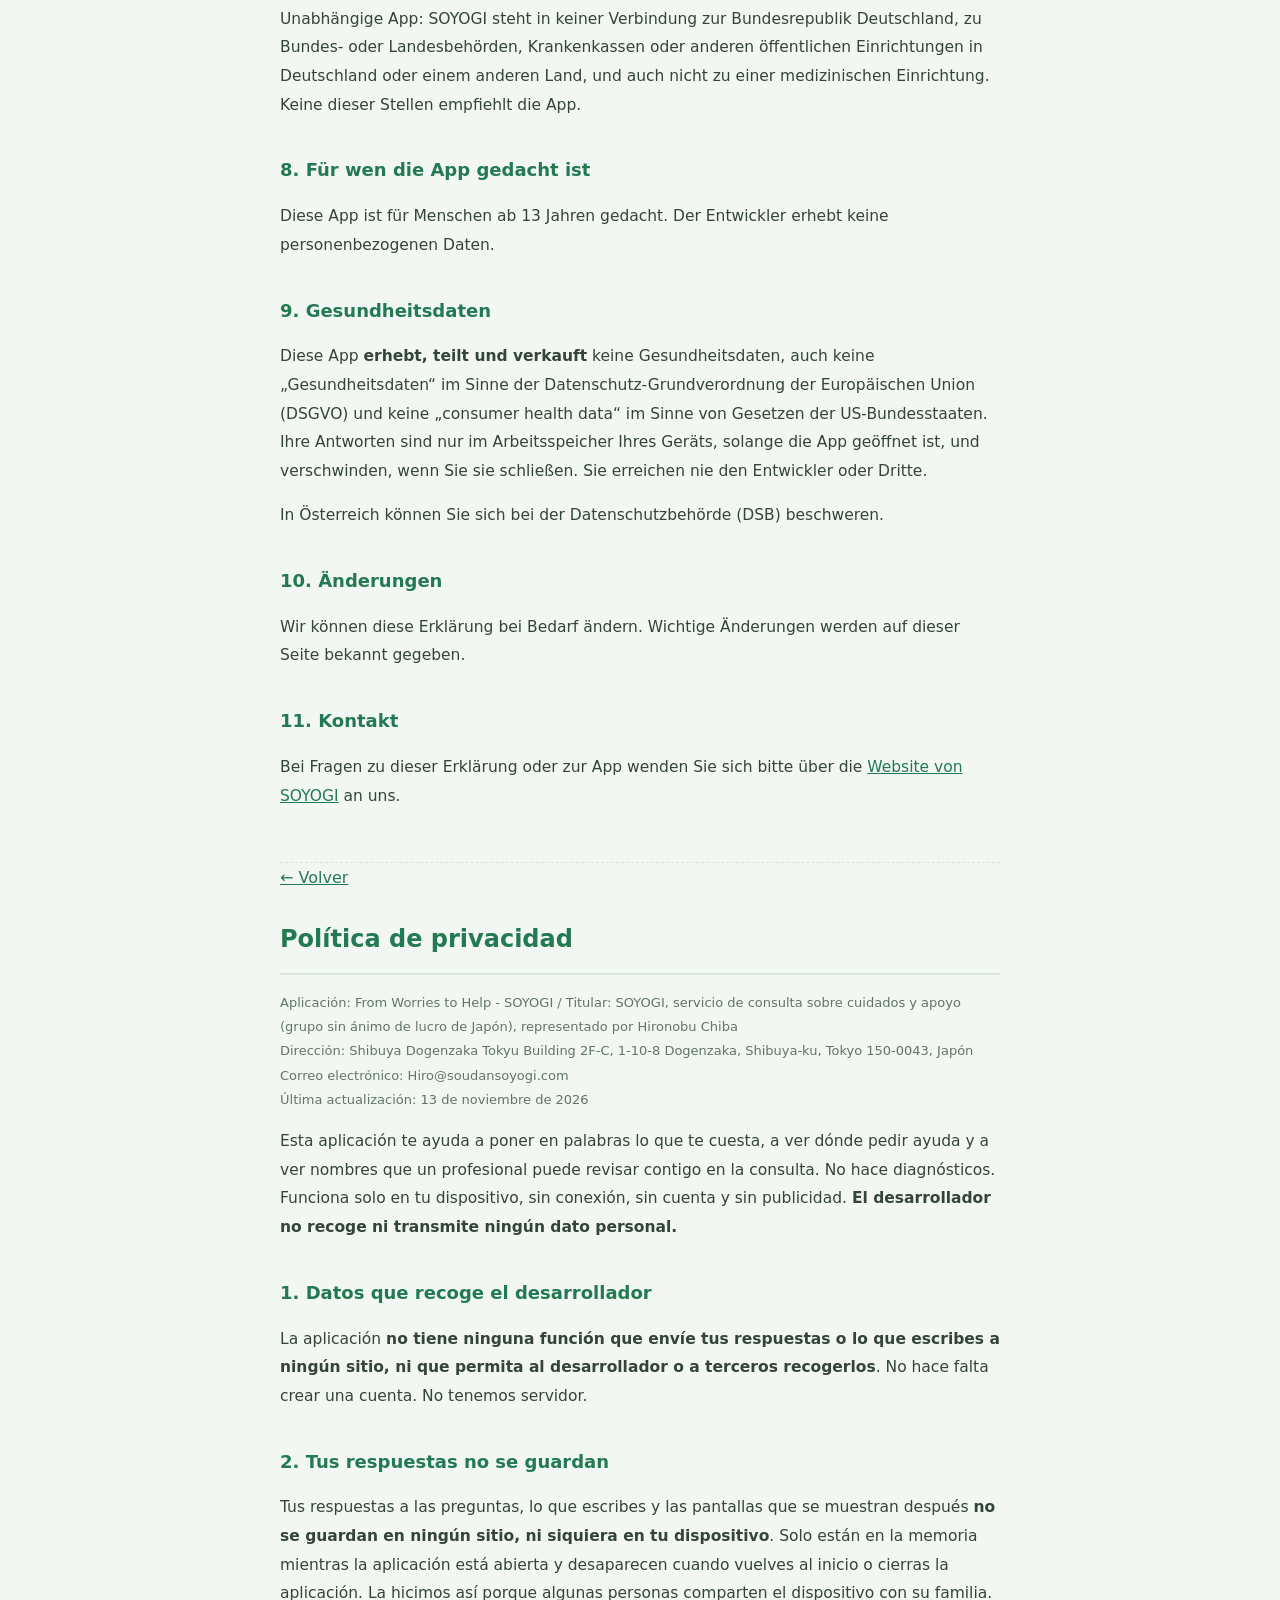
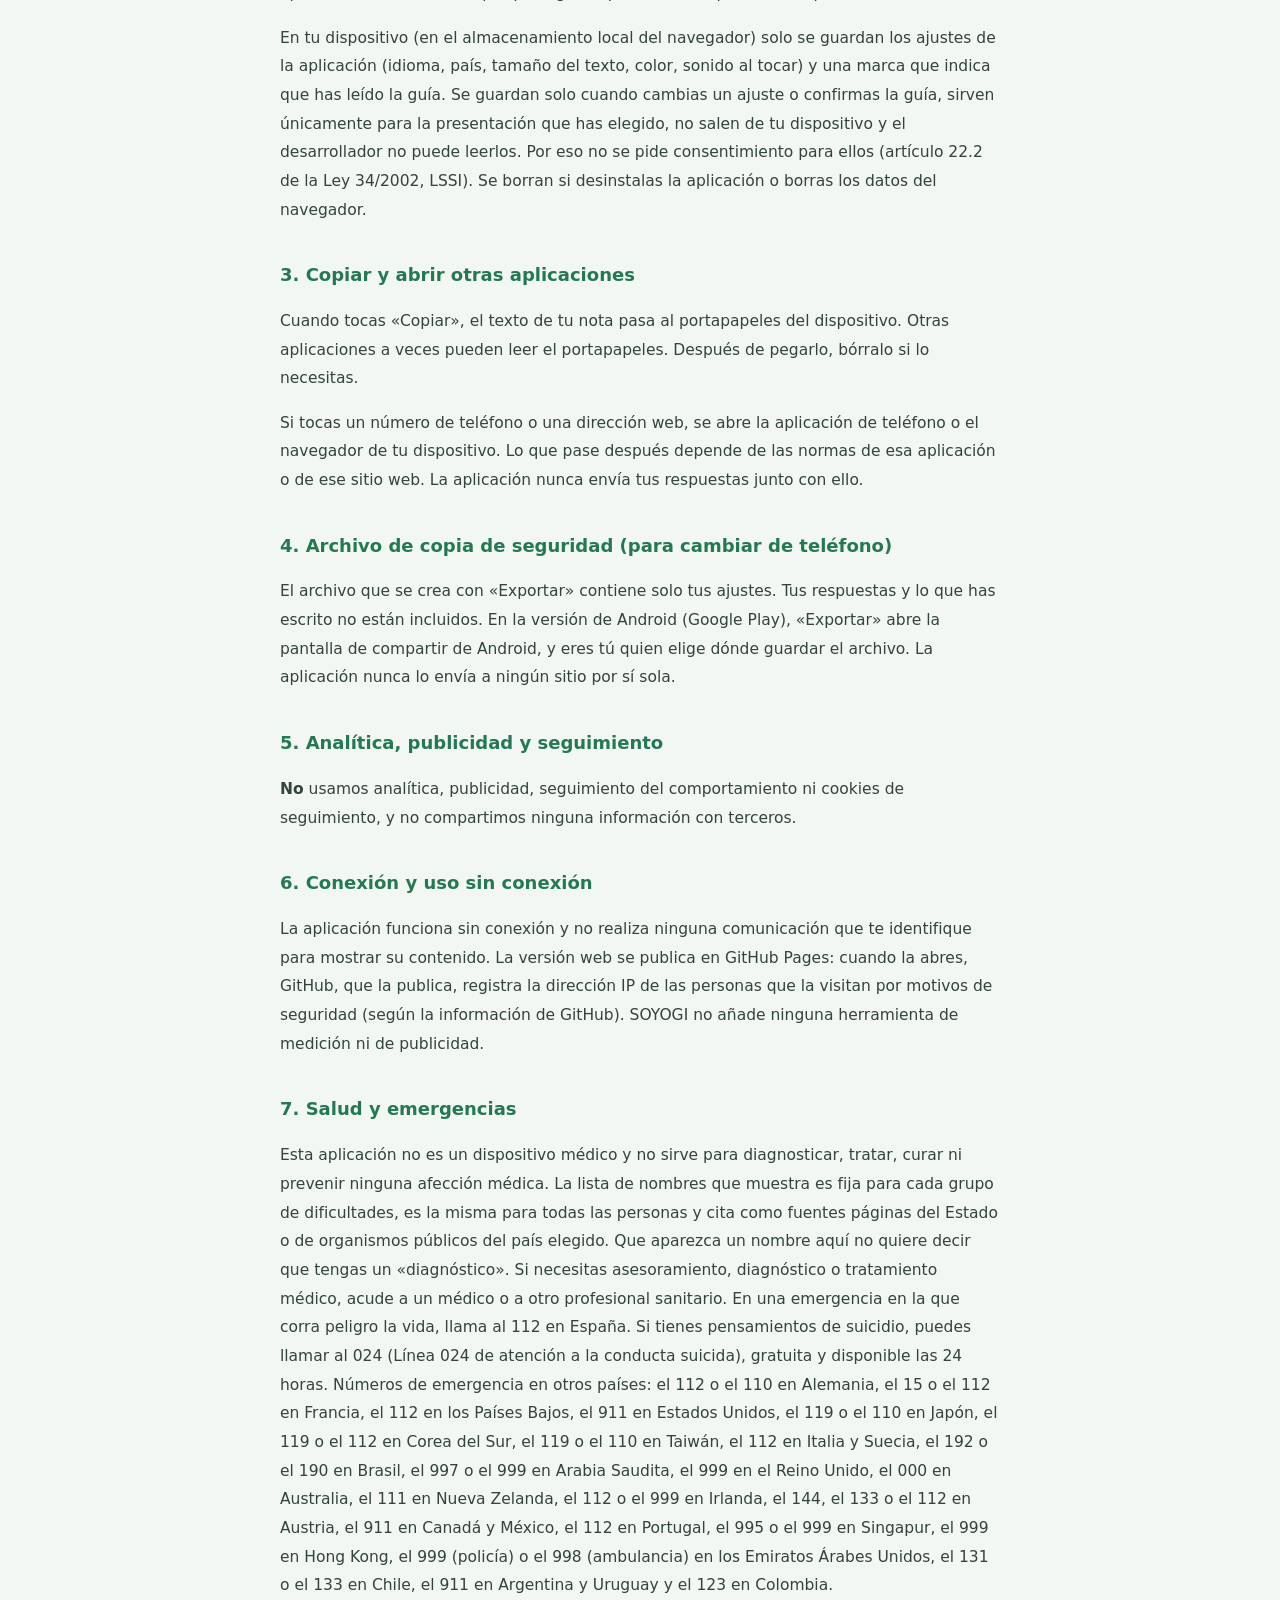
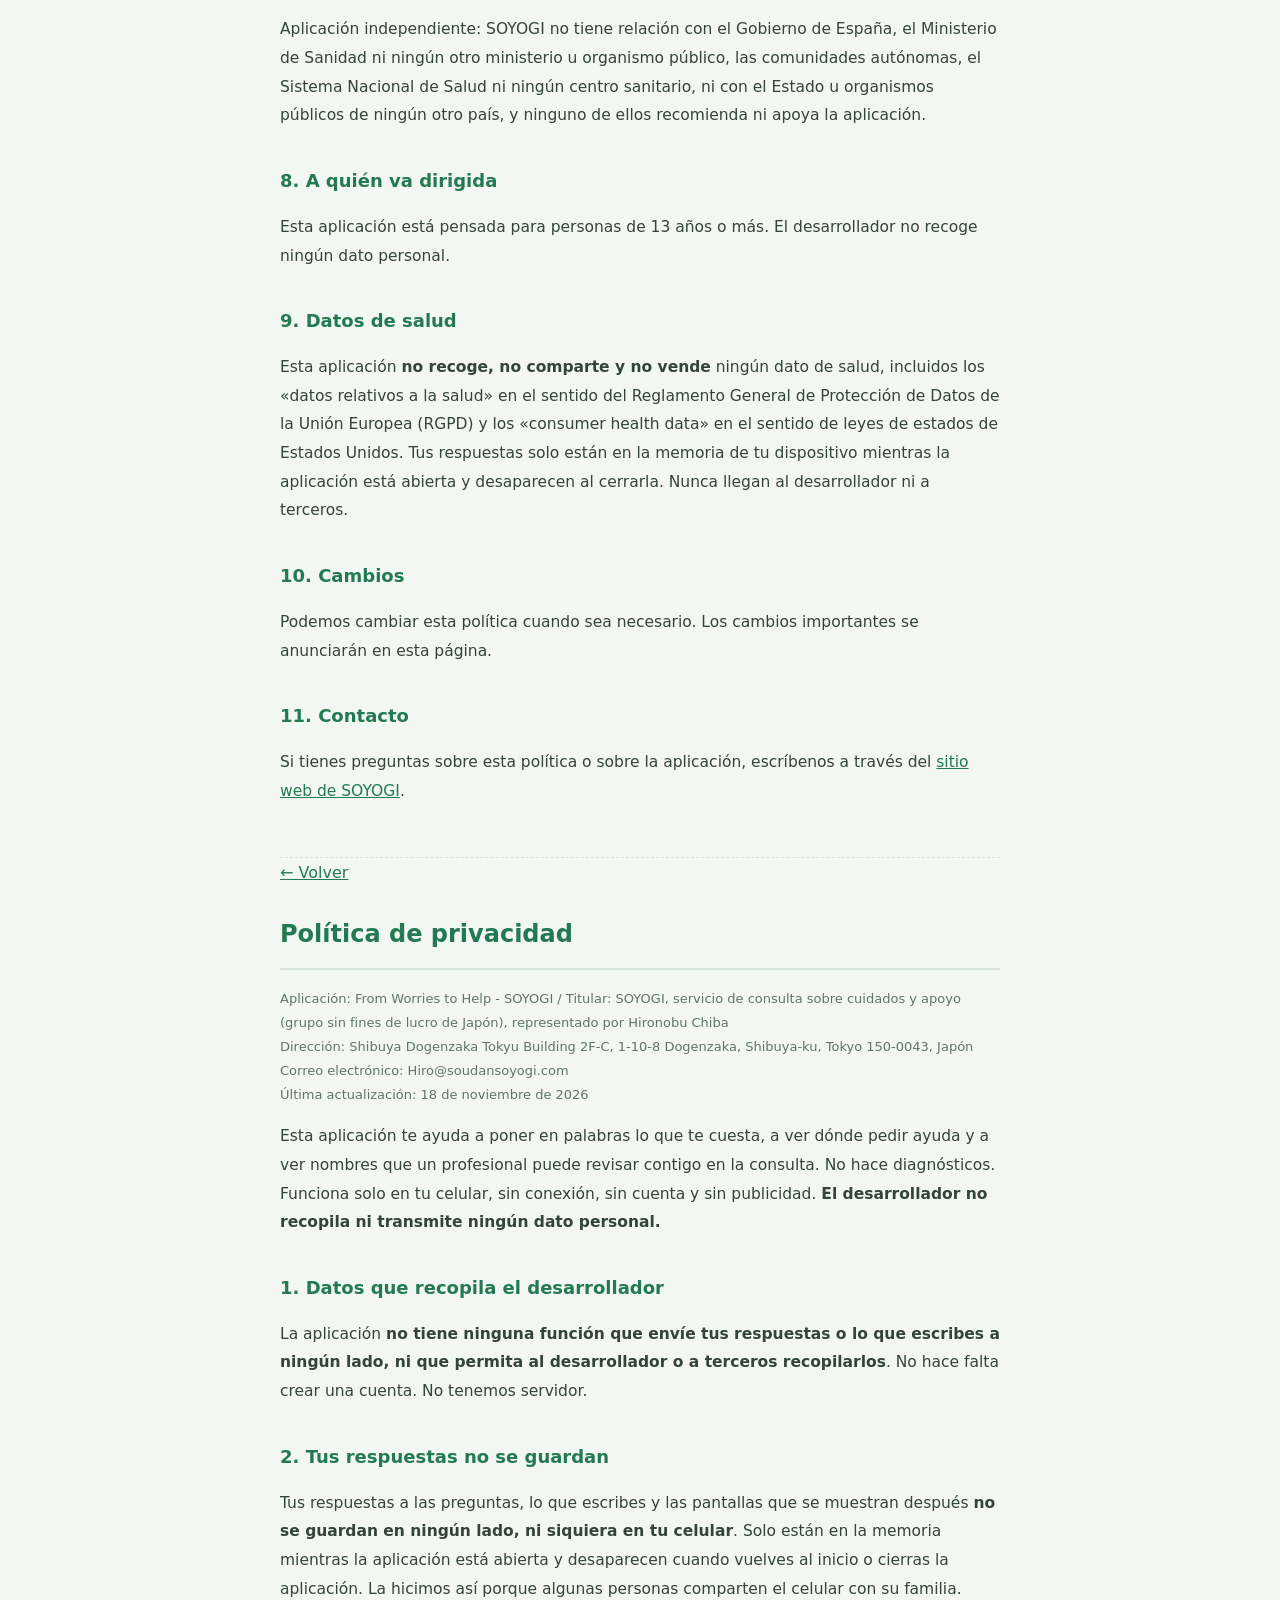
==== commit e3e324f1: "0.9.19: コロンビアとウルグアイを足して30の国と地域に" ====
--- a/privacy.html
+++ b/privacy.html
@@ -51,7 +51,7 @@
   <p>本アプリはオフラインで動作します。表示のために個人を特定する通信は行いません。Web版は GitHub Pages で配信しています。Web版を開くと、配信している GitHub 社が、安全のために訪問者の IP アドレスを記録します（GitHub の説明による）。そよぎは、計測や広告の仕組みを入れていません。</p>
 
   <h2>7. 医療・緊急時に関する免責</h2>
-  <p>本アプリは医療機器ではありません。病気の診断・治療・予防はしません。表示される名前の一覧は、困りごとのまとまりごとに決まっていて、どなたにも同じものを、選んだ国の政府や公的な機関のページを出典として示すものです。ここに出る名前で「診断された」とは言えません。困りごとは、医師や相談窓口などの専門家に相談してください。命に関わる緊急時は、まず日本では119番・110番、アメリカでは911番、フランスでは15番か112番、ドイツでは112番（救急）か110番（警察）、スペインとオランダでは112番、韓国では119番（救急・火事）か112番（警察）、台湾では119番（救急・火事）か110番（警察）、イタリアとスウェーデンでは112番、ブラジルでは192番（救急）か190番（警察）、サウジアラビアでは997番（救急）か999番（警察）、イギリスでは999番、オーストラリアでは000番、ニュージーランドでは111番、アイルランドでは112番か999番、オーストリアでは144番（救急）・133番（警察）か112番、カナダとメキシコでは911番、ポルトガルでは112番、シンガポールでは995番か999番、香港では999番、アラブ首長国連邦では999番(警察)か998番(救急)、チリでは131番(救急)か133番(警察)、インドでは112番、アルゼンチンでは911番、ベルギーでは112番、スイスでは144番(救急)・117番(警察)か112番へ通報してください。本アプリは、どの国の政府・公的な機関・医療機関とも関係がありません（提携していません・推薦も受けていません）。</p>
+  <p>本アプリは医療機器ではありません。病気の診断・治療・予防はしません。表示される名前の一覧は、困りごとのまとまりごとに決まっていて、どなたにも同じものを、選んだ国の政府や公的な機関のページを出典として示すものです。ここに出る名前で「診断された」とは言えません。困りごとは、医師や相談窓口などの専門家に相談してください。命に関わる緊急時は、まず日本では119番・110番、アメリカでは911番、フランスでは15番か112番、ドイツでは112番（救急）か110番（警察）、スペインとオランダでは112番、韓国では119番（救急・火事）か112番（警察）、台湾では119番（救急・火事）か110番（警察）、イタリアとスウェーデンでは112番、ブラジルでは192番（救急）か190番（警察）、サウジアラビアでは997番（救急）か999番（警察）、イギリスでは999番、オーストラリアでは000番、ニュージーランドでは111番、アイルランドでは112番か999番、オーストリアでは144番（救急）・133番（警察）か112番、カナダとメキシコでは911番、ポルトガルでは112番、シンガポールでは995番か999番、香港では999番、アラブ首長国連邦では999番(警察)か998番(救急)、チリでは131番(救急)か133番(警察)、インドでは112番、アルゼンチンでは911番、ベルギーでは112番、スイスでは144番(救急)・117番(警察)か112番、ウルグアイでは911番、コロンビアでは123番へ通報してください。本アプリは、どの国の政府・公的な機関・医療機関とも関係がありません（提携していません・推薦も受けていません）。</p>
 
   <h2>8. 対象</h2>
   <p>本アプリは13歳以上の方のご利用を想定しています。開発者は個人情報を収集しません。</p>
@@ -94,7 +94,7 @@
   <p>The app works offline and performs no personally identifying communication to display its content. The web version is served by GitHub Pages. When you open it, GitHub, which serves it, records visitors' IP addresses for security (according to GitHub's own description). SOYOGI adds no measurement or advertising tools.</p>
 
   <h2>7. Medical and emergency disclaimer</h2>
-  <p>This app is not a medical device and does not diagnose, treat, cure, or prevent any medical condition. The list of names it shows is fixed for each group of worries, is the same for everyone, and cites pages of the government or public institutions of the country you choose as sources. Seeing a name here does not mean you have been diagnosed. Please talk with a healthcare professional for medical advice, diagnosis, or treatment. In a life-threatening emergency, call 911 in the United States, 119 or 110 in Japan, 15 or 112 in France, 112 or 110 in Germany, 112 in Spain or the Netherlands, 119 or 112 in South Korea, 119 or 110 in Taiwan, 112 in Italy or Sweden, 192 or 190 in Brazil, 997 or 999 in Saudi Arabia, 999 in the United Kingdom, 000 in Australia, 111 in New Zealand, 112 or 999 in Ireland, 144, 133 or 112 in Austria, 911 in Canada and Mexico, 112 in Portugal, 995 or 999 in Singapore, 999 in Hong Kong, 999 (police) or 998 (ambulance) in the United Arab Emirates, 131 or 133 in Chile, 112 in India, 911 in Argentina, 112 in Belgium, or 144, 117 or 112 in Switzerland. This app is not affiliated with, and is not endorsed by, the government, any public agency, or any medical institution of any country.</p>
+  <p>This app is not a medical device and does not diagnose, treat, cure, or prevent any medical condition. The list of names it shows is fixed for each group of worries, is the same for everyone, and cites pages of the government or public institutions of the country you choose as sources. Seeing a name here does not mean you have been diagnosed. Please talk with a healthcare professional for medical advice, diagnosis, or treatment. In a life-threatening emergency, call 911 in the United States, 119 or 110 in Japan, 15 or 112 in France, 112 or 110 in Germany, 112 in Spain or the Netherlands, 119 or 112 in South Korea, 119 or 110 in Taiwan, 112 in Italy or Sweden, 192 or 190 in Brazil, 997 or 999 in Saudi Arabia, 999 in the United Kingdom, 000 in Australia, 111 in New Zealand, 112 or 999 in Ireland, 144, 133 or 112 in Austria, 911 in Canada and Mexico, 112 in Portugal, 995 or 999 in Singapore, 999 in Hong Kong, 999 (police) or 998 (ambulance) in the United Arab Emirates, 131 or 133 in Chile, 112 in India, 911 in Argentina, 112 in Belgium, 144, 117 or 112 in Switzerland, 911 in Uruguay, or 123 in Colombia. This app is not affiliated with, and is not endorsed by, the government, any public agency, or any medical institution of any country.</p>
 
   <h2>8. Intended users</h2>
   <p>This app is intended for people aged 13 and over. The developer collects no personal information.</p>
@@ -236,7 +236,7 @@
   <p>La aplicación funciona sin conexión y no realiza ninguna comunicación que te identifique para mostrar su contenido. La versión web se publica en GitHub Pages: cuando la abres, GitHub, que la publica, registra la dirección IP de las personas que la visitan por motivos de seguridad (según la información de GitHub). SOYOGI no añade ninguna herramienta de medición ni de publicidad.</p>
 
   <h2>7. Salud y emergencias</h2>
-  <p>Esta aplicación no es un dispositivo médico y no sirve para diagnosticar, tratar, curar ni prevenir ninguna afección médica. La lista de nombres que muestra es fija para cada grupo de dificultades, es la misma para todas las personas y cita como fuentes páginas del Estado o de organismos públicos del país elegido. Que aparezca un nombre aquí no quiere decir que tengas un «diagnóstico». Si necesitas asesoramiento, diagnóstico o tratamiento médico, acude a un médico o a otro profesional sanitario. En una emergencia en la que corra peligro la vida, llama al 112 en España. Si tienes pensamientos de suicidio, puedes llamar al 024 (Línea 024 de atención a la conducta suicida), gratuita y disponible las 24 horas. Números de emergencia en otros países: el 112 o el 110 en Alemania, el 15 o el 112 en Francia, el 112 en los Países Bajos, el 911 en Estados Unidos, el 119 o el 110 en Japón, el 119 o el 112 en Corea del Sur, el 119 o el 110 en Taiwán, el 112 en Italia y Suecia, el 192 o el 190 en Brasil, el 997 o el 999 en Arabia Saudita, el 999 en el Reino Unido, el 000 en Australia, el 111 en Nueva Zelanda, el 112 o el 999 en Irlanda, el 144, el 133 o el 112 en Austria, el 911 en Canadá y México, el 112 en Portugal, el 995 o el 999 en Singapur, el 999 en Hong Kong, el 999 (policía) o el 998 (ambulancia) en los Emiratos Árabes Unidos y el 131 o el 133 en Chile.</p>
+  <p>Esta aplicación no es un dispositivo médico y no sirve para diagnosticar, tratar, curar ni prevenir ninguna afección médica. La lista de nombres que muestra es fija para cada grupo de dificultades, es la misma para todas las personas y cita como fuentes páginas del Estado o de organismos públicos del país elegido. Que aparezca un nombre aquí no quiere decir que tengas un «diagnóstico». Si necesitas asesoramiento, diagnóstico o tratamiento médico, acude a un médico o a otro profesional sanitario. En una emergencia en la que corra peligro la vida, llama al 112 en España. Si tienes pensamientos de suicidio, puedes llamar al 024 (Línea 024 de atención a la conducta suicida), gratuita y disponible las 24 horas. Números de emergencia en otros países: el 112 o el 110 en Alemania, el 15 o el 112 en Francia, el 112 en los Países Bajos, el 911 en Estados Unidos, el 119 o el 110 en Japón, el 119 o el 112 en Corea del Sur, el 119 o el 110 en Taiwán, el 112 en Italia y Suecia, el 192 o el 190 en Brasil, el 997 o el 999 en Arabia Saudita, el 999 en el Reino Unido, el 000 en Australia, el 111 en Nueva Zelanda, el 112 o el 999 en Irlanda, el 144, el 133 o el 112 en Austria, el 911 en Canadá y México, el 112 en Portugal, el 995 o el 999 en Singapur, el 999 en Hong Kong, el 999 (policía) o el 998 (ambulancia) en los Emiratos Árabes Unidos, el 131 o el 133 en Chile, el 911 en Argentina y Uruguay y el 123 en Colombia.</p>
   <p>Aplicación independiente: SOYOGI no tiene relación con el Gobierno de España, el Ministerio de Sanidad ni ningún otro ministerio u organismo público, las comunidades autónomas, el Sistema Nacional de Salud ni ningún centro sanitario, ni con el Estado u organismos públicos de ningún otro país, y ninguno de ellos recomienda ni apoya la aplicación.</p>
 
   <h2>8. A quién va dirigida</h2>
@@ -282,8 +282,8 @@
   <p>La aplicación funciona sin conexión y no realiza ninguna comunicación que te identifique para mostrar su contenido. La versión web se publica en GitHub Pages: cuando la abres, GitHub, que la publica, registra la dirección IP de las personas que la visitan por motivos de seguridad (según la información de GitHub). SOYOGI no agrega ninguna herramienta de medición ni de publicidad.</p>
 
   <h2>7. Salud y emergencias</h2>
-  <p>Esta aplicación no es un dispositivo médico y no sirve para diagnosticar, tratar, curar ni prevenir ninguna afección médica. La lista de nombres que muestra es fija para cada grupo de dificultades, es la misma para todas las personas y cita como fuentes páginas del gobierno o de organismos públicos del país elegido. Que aparezca un nombre aquí no quiere decir que tengas un “diagnóstico”. Si necesitas asesoría, diagnóstico o tratamiento médico, acude con un médico o con otro profesional de la salud. En una emergencia en la que corra peligro la vida, llama al 911 en México o en Argentina, o al 131 (ambulancia) o al 133 (Carabineros) en Chile. Números de emergencia en otros países: el 112 en España, el 112 o el 110 en Alemania, el 15 o el 112 en Francia, el 112 en los Países Bajos, el 911 en Estados Unidos, el 119 o el 110 en Japón, el 119 o el 112 en Corea del Sur, el 119 o el 110 en Taiwán, el 112 en Italia y Suecia, el 192 o el 190 en Brasil, el 997 o el 999 en Arabia Saudita, el 999 en el Reino Unido, el 000 en Australia, el 111 en Nueva Zelanda, el 112 o el 999 en Irlanda, el 144, el 133 o el 112 en Austria, el 911 en Canadá, el 112 en Portugal, el 995 o el 999 en Singapur, el 999 en Hong Kong y el 999 (policía) o el 998 (ambulancia) en los Emiratos Árabes Unidos.</p>
-  <p>Aplicación independiente: SOYOGI no tiene relación con el Gobierno de México, la Secretaría de Salud ni ninguna otra secretaría u organismo público, los gobiernos de los estados, el IMSS, el ISSSTE ni ningún centro de salud, ni con el Gobierno de Chile, el Ministerio de Salud ni ningún otro organismo público de Chile, ni con el Gobierno de la Nación Argentina, el Ministerio de Salud ni ningún otro organismo público de la Argentina, ni con el gobierno u organismos públicos de ningún otro país, y ninguno de ellos recomienda ni apoya la aplicación.</p>
+  <p>Esta aplicación no es un dispositivo médico y no sirve para diagnosticar, tratar, curar ni prevenir ninguna afección médica. La lista de nombres que muestra es fija para cada grupo de dificultades, es la misma para todas las personas y cita como fuentes páginas del gobierno o de organismos públicos del país elegido. Que aparezca un nombre aquí no quiere decir que tengas un “diagnóstico”. Si necesitas asesoría, diagnóstico o tratamiento médico, acude con un médico o con otro profesional de la salud. En una emergencia en la que corra peligro la vida, llama al 911 en México, en Argentina o en Uruguay, al 123 en Colombia, o al 131 (ambulancia) o al 133 (Carabineros) en Chile. Números de emergencia en otros países: el 112 en España, el 112 o el 110 en Alemania, el 15 o el 112 en Francia, el 112 en los Países Bajos, el 911 en Estados Unidos, el 119 o el 110 en Japón, el 119 o el 112 en Corea del Sur, el 119 o el 110 en Taiwán, el 112 en Italia y Suecia, el 192 o el 190 en Brasil, el 997 o el 999 en Arabia Saudita, el 999 en el Reino Unido, el 000 en Australia, el 111 en Nueva Zelanda, el 112 o el 999 en Irlanda, el 144, el 133 o el 112 en Austria, el 911 en Canadá, el 112 en Portugal, el 995 o el 999 en Singapur, el 999 en Hong Kong y el 999 (policía) o el 998 (ambulancia) en los Emiratos Árabes Unidos.</p>
+  <p>Aplicación independiente: SOYOGI no tiene relación con el Gobierno de México, la Secretaría de Salud ni ninguna otra secretaría u organismo público, los gobiernos de los estados, el IMSS, el ISSSTE ni ningún centro de salud, ni con el Gobierno de Chile, el Ministerio de Salud ni ningún otro organismo público de Chile, ni con el Gobierno de la Nación Argentina, el Ministerio de Salud ni ningún otro organismo público de la Argentina, ni con el Gobierno de Uruguay, el Ministerio de Salud Pública ni ningún otro organismo público del Uruguay, ni con el Gobierno de Colombia, el Ministerio de Salud y Protección Social ni ningún otro organismo público de Colombia, ni con el gobierno u organismos públicos de ningún otro país, y ninguno de ellos recomienda ni apoya la aplicación.</p>
 
   <h2>8. A quién va dirigida</h2>
   <p>Esta aplicación está pensada para personas de 13 años o más. El desarrollador no recopila ningún dato personal.</p>
